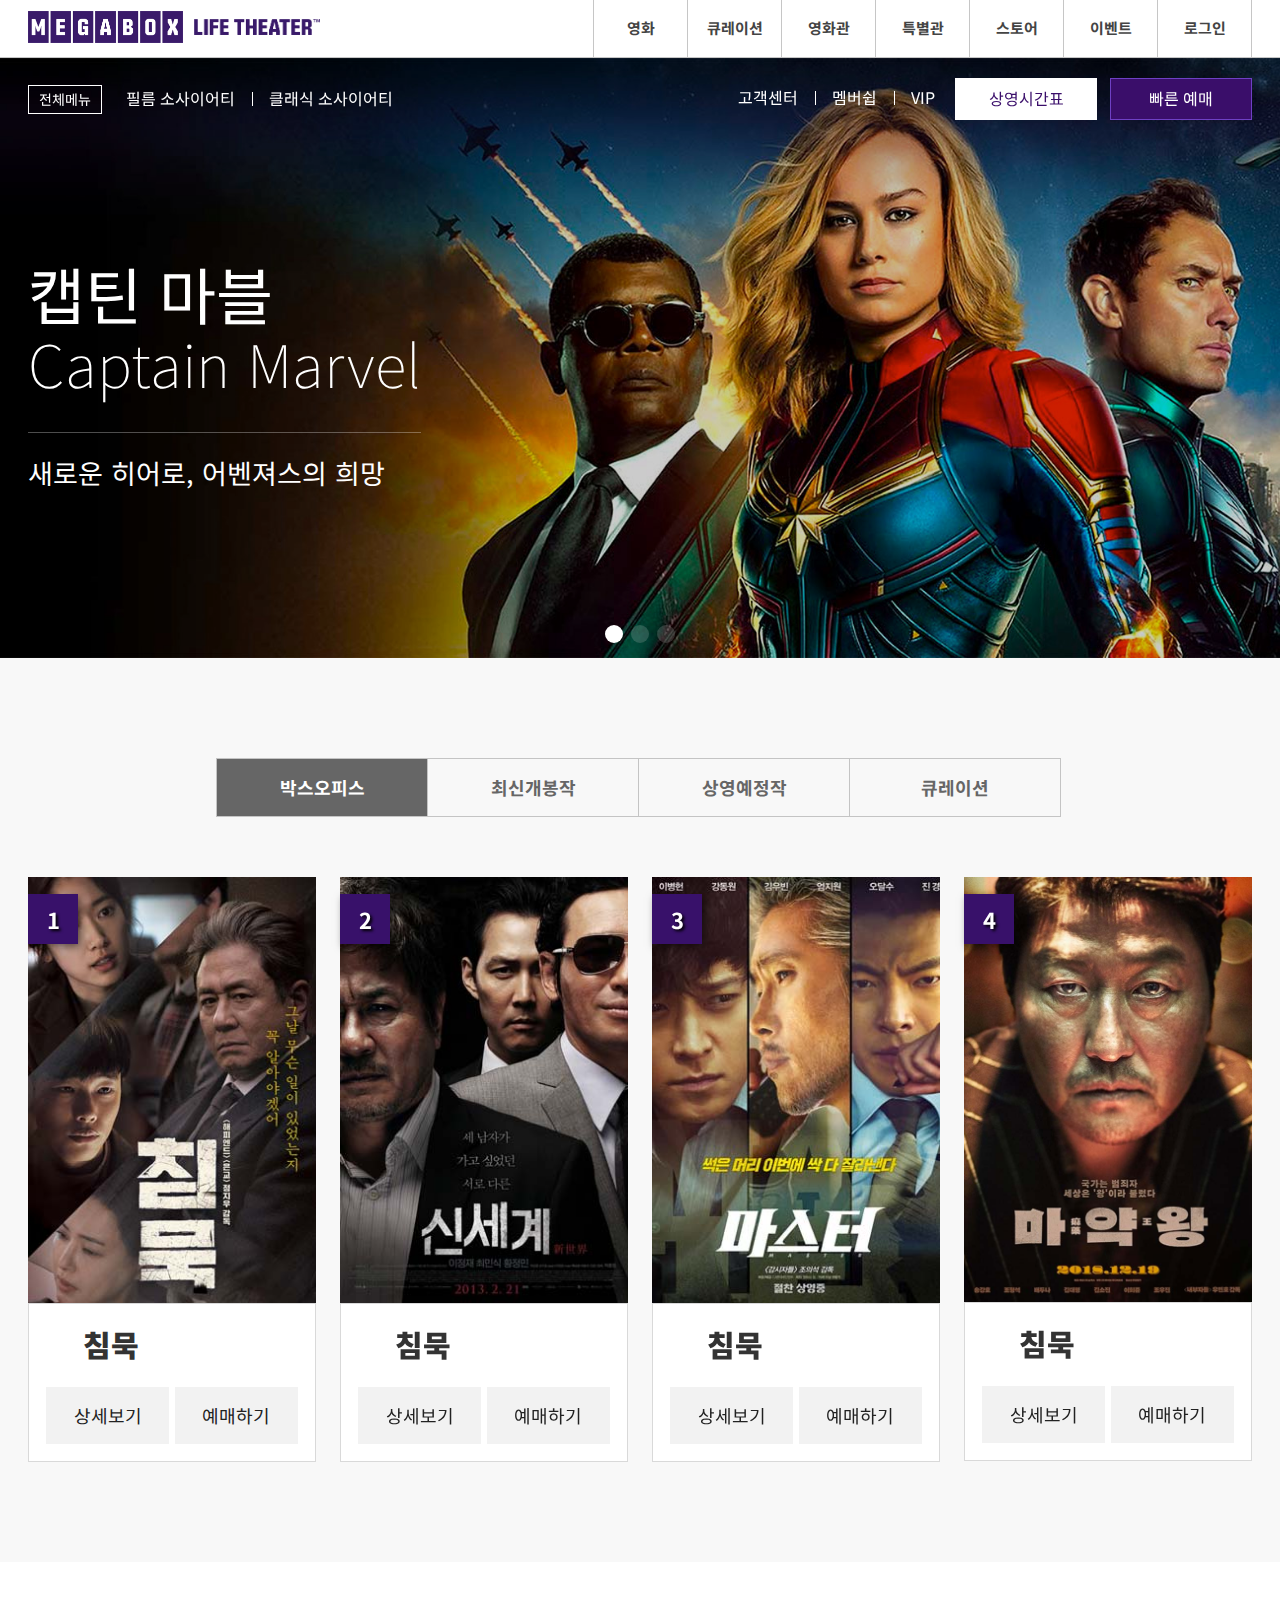
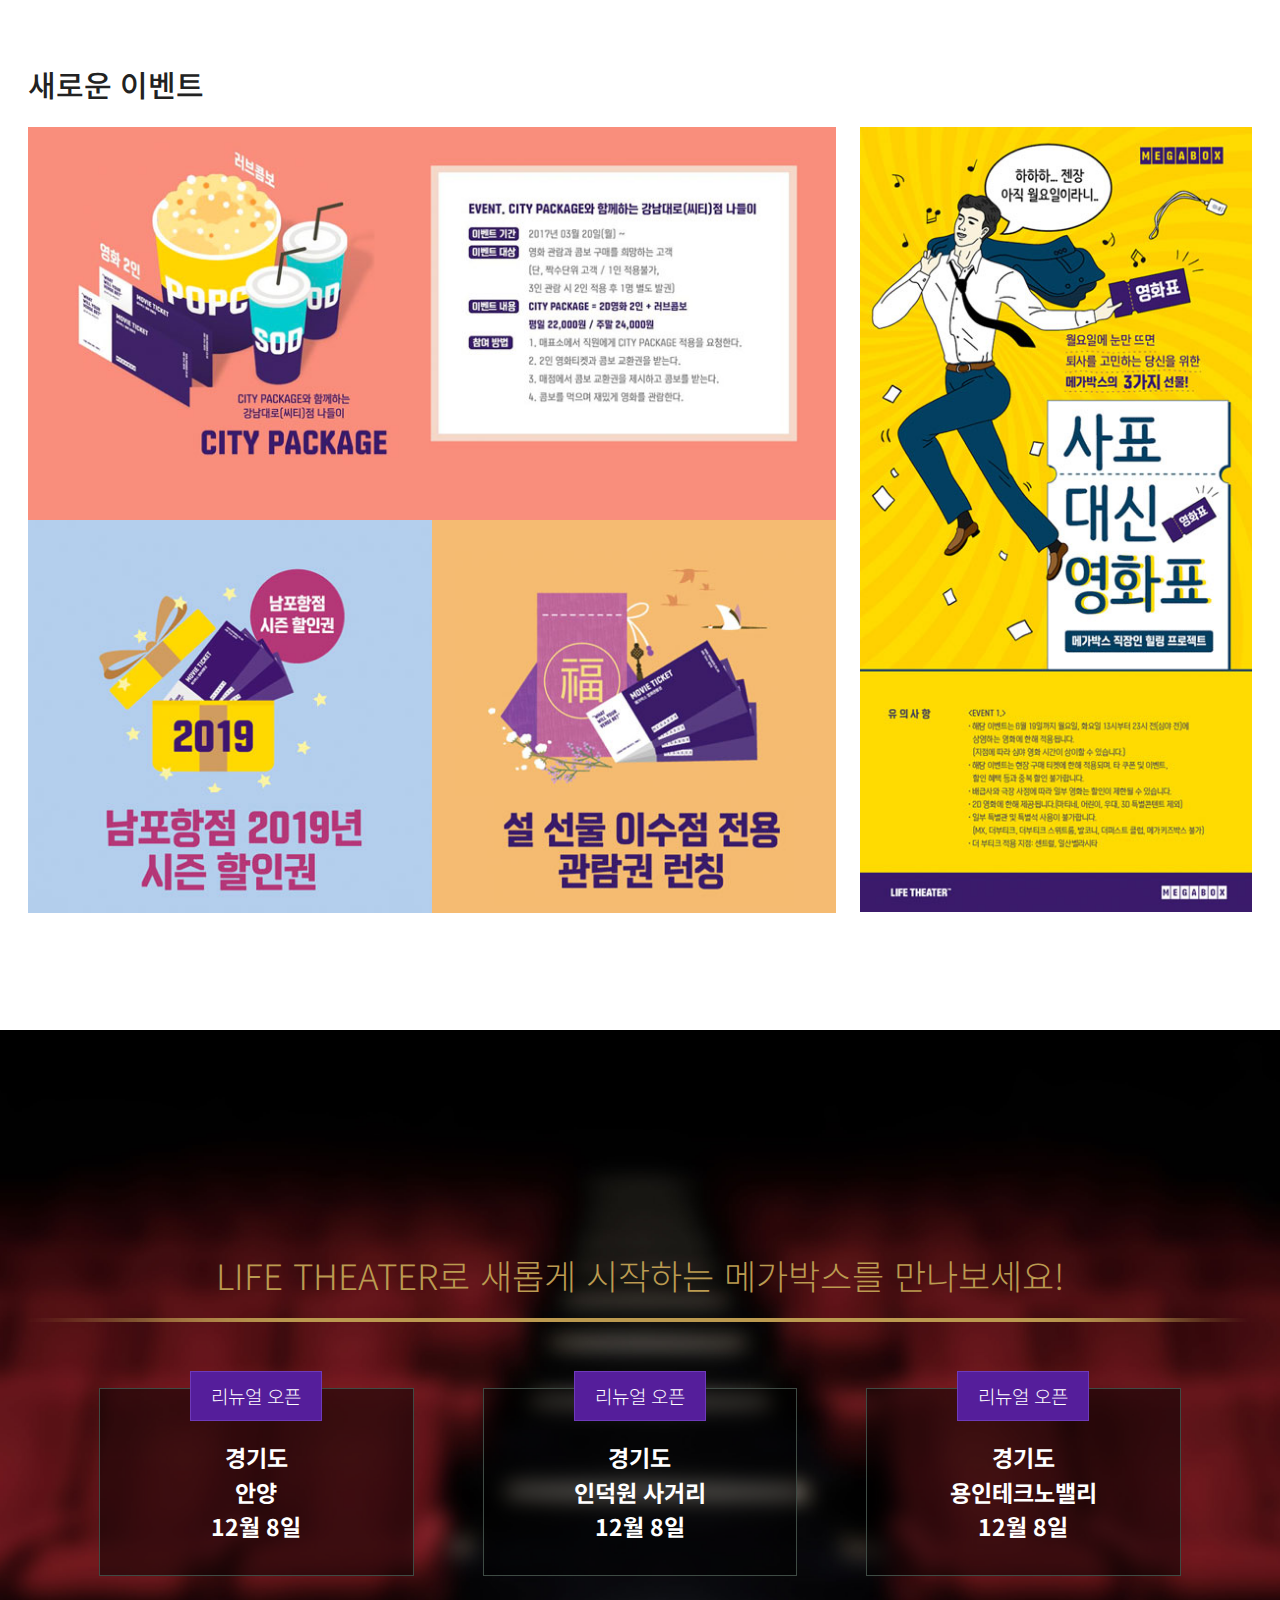
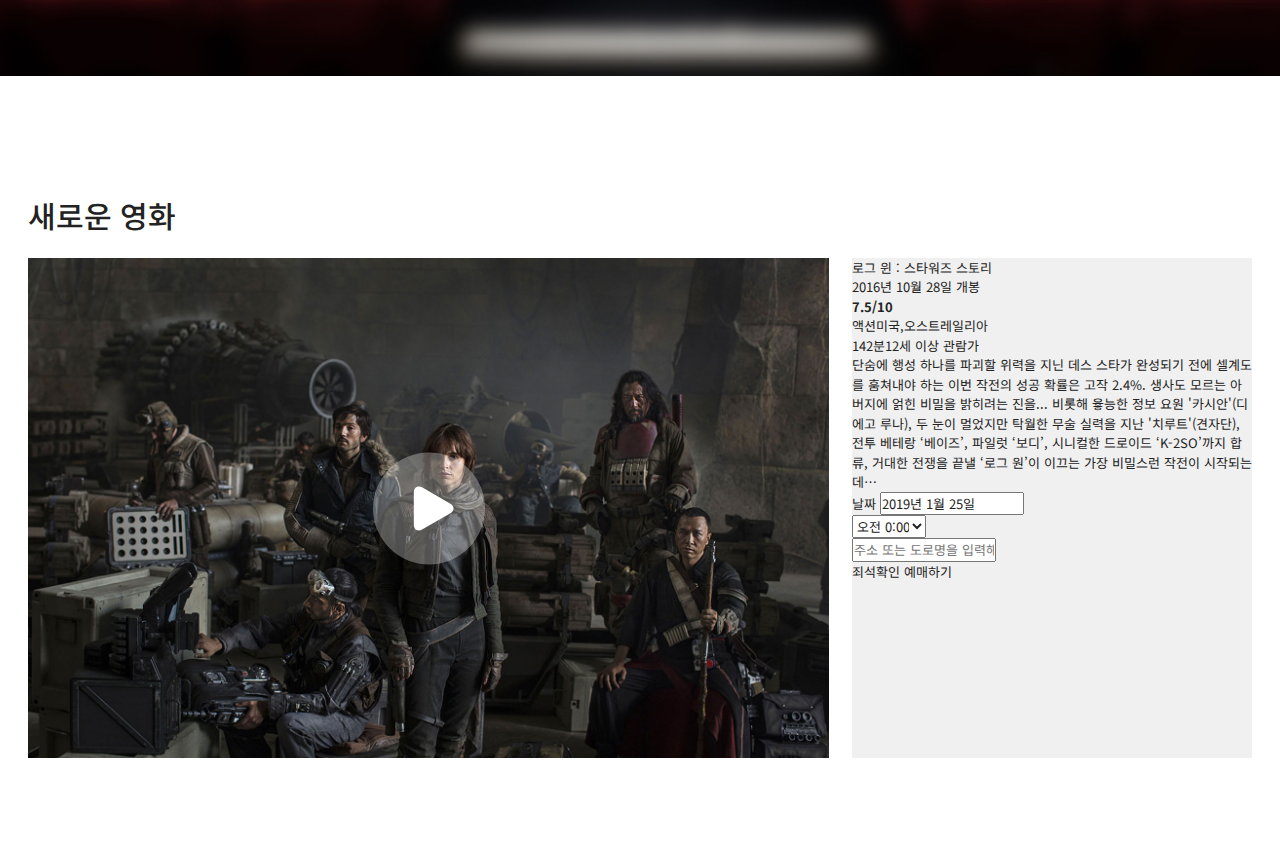
==== index01.html @ 1c7d1aa6 "new movie 2-3 s3 html" ====
<!DOCTYPE html>
<html lang="ko">
<head>
    <meta charset="UTF-8">
    <meta name="viewport" content="user-scalable=no, initial-scale=1.0, maximum-scale=1.0, minimum-scale=1.0, width=device-width">
    <meta http-equiv="X-UA-Compatible" content="ie=edge">
    <meta name="author" content="webstoryboy">
    <meta name="description" content="메가박스 사이트 따라하면서 배우는 튜토리얼입니다.">
    <meta name="keywords" content="메가박스, 유투브, 영화, 최신영화, 영화관, CGV, 롯데시네마, 웹스토리보이, 웹스, 사이트 만들기, 따라하기, 이미지 슬라이드">
    <title>메가박스 사이트 코딩하기</title>
    
    <!-- CSS -->
    <link rel="stylesheet" href="css/reset01.css">
    <link rel="stylesheet" href="css/stlye01.css">
    <link rel="stylesheet" href="css/swiper.css">
    <link rel="stylesheet" href="css/font-awesome.css">
    
    <!-- 파비콘 -->
    <link rel="shortcut icon" href="icons/favicon.ico">
    <link rel="apple-touch-icon-precomposed" href="icons/favicon_72.png" />
    <link rel="apple-touch-icon-precomposed" sizes="96x96" href="icons/favicon_96.png" />
    <link rel="apple-touch-icon-precomposed" sizes="144x144" href="icons/favicon_144.png" />
    <link rel="apple-touch-icon-precomposed" sizes="192x192" href="icons/favicon_192.png" />
    
    <!-- 페이스북 메타 태그 -->
    <meta property="og:title" content="메가박스 사이트 만들기" />
    <meta property="og:url" content="https://github.com/webstoryboy/megabox2019" />
    <meta property="og:image" content="https://webstoryboy.github.io/megabox2019/mega.jpg" />
    <meta property="og:description" content="메가박스 사이트 따라하면서 배우는 튜토리얼입니다." />
   
    <!-- 트위터 메타 태그 -->
    <meta name="twitter:card" content="summary">
    <meta name="twitter:title" content="메가박스 사이트 만들기">
    <meta name="twitter:url" content="https://github.com/webstoryboy/megabox2019/">
    <meta name="twitter:image" content="https://webstoryboy.github.io/megabox2019/mega.jpg">
    <meta name="twitter:description" content="메가박스 사이트 따라하면서 배우는 튜토리얼입니다.">
    
    <!-- 웹 폰트 -->
    <link href="https://fonts.googleapis.com/css?family=Noto+Sans+KR:100,300,400,500,700,900&subset=korean" rel="stylesheet">
    
    <!-- HTLM5shiv ie6~8 -->
    <!--[if lt IE 9]> 
      <script src="js/html5shiv.min.js"></script>
      <script type="text/javascript">
         alert("현재 브라우저는 지원하지 않습니다. 크롬 브라우저를 추천합니다.!");
      </script>
   <![endif]-->
</head>
<body>
    
    <header id="header">
        <div class="container">
            <div class="row">
                <div class="header clearfix">
                    <h1>
                        <a href="#">
                            <em><img src="img/logo.png" alt="MEGABOX"></em>   
                            <strong><img src="img/logo-sub.png" alt="LIFE THEATER"></strong>
                        </a>
                    </h1>
                    <nav id="mNav">
                        <h2 class="ir_so">메가박스 전체메뉴</h2>
                        <a href="#" class="ham"><span></span></a>
                    </nav>
                    <nav class="nav">
                        <ul class="clearfix">
                            <li><a href="#">영화</a></li>
                            <li><a href="#">큐레이션</a></li>
                            <li><a href="#">영화관</a></li>
                            <li><a href="#">특별관</a></li>
                            <li><a href="#">스토어</a></li>
                            <li><a href="#">이벤트</a></li>
                            <li><a href="#">로그인</a></li>
                        </ul>
                    </nav>
                </div>
            </div>
        </div>
    </header>
    <!-- //header -->
    
    
    <section id="banner">
        <h2 class="ir_so">최신 영화 소식</h2>
        <div class="banner_menu">
            <div class="container">
                <div class="row">
                    <div class="bm_left">
                        <ul>
                            <li class="total"><a href="#"><i class="fa fa-bars" aria-hidden="true"></i> 전체메뉴</a></li>
                            <li class="line"><a href="#">필름 소사이어티</a></li>
                            <li><a href="#">클래식 소사이어티</a></li>
                        </ul>
                    </div>
                    <div class="bm_right">
                        <ul>
                            <li class="line"><a href="#">고객센터</a></li>
                            <li class="line"><a href="#">멤버쉽</a></li>
                            <li><a href="#">VIP</a></li>
                        </ul>
                        <ul>
                            <li class="white"><a href="#">상영시간표</a></li>
                            <li class="purple"><a href="#">빠른 예매</a></li>
                        </ul>
                    </div>
                </div>
            </div>
        </div>
        <div class="slider">
            <div class="swiper-container">
                <div class="swiper-wrapper">
                    <div class="swiper-slide ss1">
                        <div class="container">
                            <div class="row">
                                <h2>캡틴 마블 <em>Captain Marvel</em></h2>
                                <p>새로운 히어로, 어벤져스의 희망</p>
                            </div>
                        </div>
                    </div>
                    <div class="swiper-slide ss2">
                        <div class="container">
                            <div class="row">
                                <h2>캡틴 마블 <em>Captain Marvel</em></h2>
                                <p>새로운 히어로, 어벤져스의 희망</p>
                            </div>
                        </div>
                    </div>
                    <div class="swiper-slide ss3">
                        <div class="container">
                            <div class="row">
                                <h2>캡틴 마블 <em>Captain Marvel</em></h2>
                                <p>새로운 히어로, 어벤져스의 희망</p>
                            </div>
                        </div>
                    </div>
                </div>
                <div class="swiper-pagination"></div>
                <div class="swiper-button-prev"></div>
                <div class="swiper-button-next"></div>
            </div>
        </div>
    </section>
    <!-- //banner -->
    
    
    <section id="movie">
        <div class="container">
            <div class="row">
                <div class="movie">
                    <h2 class="ir_so">영화 예매</h2>
                    <div class="movie_title">
                        <ul>
                            <li class="active"><a href="#">박스오피스</a></li>
                            <li><a href="#">최신개봉작</a></li>
                            <li><a href="#">상영예정작</a></li>
                            <li><a href="#">큐레이션</a></li>
                        </ul>
                    </div>
                    <div class="movie_chart">
                        <div class="swiper-container2">
                            <div class="chart_cont1 swiper-wrapper">
                                <div class="swiper-slide">
                                    <div class="poster">
                                        <figure>
                                            <img src="img/poster01.jpg" srcset="img/poster01@2.jpg 2x"  alt="침묵">
                                        </figure>
                                        <div class="rank"><strong>1</strong></div>
                                        <div class="mx">
                                            <span class="icon m ir_pm">MX</span>
                                            <span class="icon b ir_pm">Boutique</span>
                                        </div>
                                    </div>
                                    <div class="infor">
                                        <h3><span class="icon all ir_pm">전체관람가</span> <strong>침묵</strong></h3>
                                        <div class="infor_btn">
                                            <a href="#">상세보기</a>
                                            <a href="#">예매하기</a>
                                        </div>
                                    </div>
                                </div>
                                <div class="swiper-slide">
                                    <div class="poster">
                                        <figure>
                                            <img src="img/poster02.jpg" srcset="img/poster02@2.jpg 2x"  alt="침묵">
                                        </figure>
                                        <div class="rank"><strong>2</strong></div>
                                        <div class="mx">
                                            <span class="icon m ir_pm">MX</span>
                                            <span class="icon b ir_pm">Boutique</span>
                                        </div>
                                    </div>
                                    <div class="infor">
                                        <h3><span class="icon a12 ir_pm">12세</span> <strong>침묵</strong></h3>
                                        <div class="infor_btn">
                                            <a href="#">상세보기</a>
                                            <a href="#">예매하기</a>
                                        </div>
                                    </div>
                                </div>
                                <div class="swiper-slide">
                                    <div class="poster">
                                        <figure>
                                            <img src="img/poster03.jpg" srcset="img/poster03@2.jpg 2x"  alt="침묵">
                                        </figure>
                                        <div class="rank"><strong>3</strong></div>
                                        <div class="mx">
                                            <span class="icon m ir_pm">MX</span>
                                            <span class="icon b ir_pm">Boutique</span>
                                        </div>
                                    </div>
                                    <div class="infor">
                                        <h3><span class="icon a15 ir_pm">15세</span> <strong>침묵</strong></h3>
                                        <div class="infor_btn">
                                            <a href="#">상세보기</a>
                                            <a href="#">예매하기</a>
                                        </div>
                                    </div>
                                </div>
                                <div class="swiper-slide">
                                    <div class="poster">
                                        <figure>
                                            <img src="img/poster04.jpg" srcset="img/poster04@2.jpg 2x"  alt="침묵">
                                        </figure>
                                        <div class="rank"><strong>4</strong></div>
                                        <div class="mx">
                                            <span class="icon m ir_pm">MX</span>
                                            <span class="icon b ir_pm">Boutique</span>
                                        </div>
                                    </div>
                                    <div class="infor">
                                        <h3><span class="icon a19 ir_pm">19세</span> <strong>침묵</strong></h3>
                                        <div class="infor_btn">
                                            <a href="#">상세보기</a>
                                            <a href="#">예매하기</a>
                                        </div>
                                    </div>
                                </div>
                                <div class="swiper-slide">
                                    <div class="poster">
                                        <figure>
                                            <img src="img/poster05.jpg" srcset="img/poster05@2.jpg 2x"  alt="침묵">
                                        </figure>
                                        <div class="rank"><strong>5</strong></div>
                                        <div class="mx">
                                            <span class="icon m ir_pm">MX</span>
                                            <span class="icon b ir_pm">Boutique</span>
                                        </div>
                                    </div>
                                    <div class="infor">
                                        <h3><span class="icon a19 ir_pm">19세</span> <strong>침묵</strong></h3>
                                        <div class="infor_btn">
                                            <a href="#">상세보기</a>
                                            <a href="#">예매하기</a>
                                        </div>
                                    </div>
                                </div>
                                <div class="swiper-slide">
                                    <div class="poster">
                                        <figure>
                                            <img src="img/poster06.jpg" srcset="img/poster06@2.jpg 2x"  alt="침묵">
                                        </figure>
                                        <div class="rank"><strong>6</strong></div>
                                        <div class="mx">
                                            <span class="icon m ir_pm">MX</span>
                                            <span class="icon b ir_pm">Boutique</span>
                                        </div>
                                    </div>
                                    <div class="infor">
                                        <h3><span class="icon a19 ir_pm">19세</span> <strong>침묵</strong></h3>
                                        <div class="infor_btn">
                                            <a href="#">상세보기</a>
                                            <a href="#">예매하기</a>
                                        </div>
                                    </div>
                                </div>
                                <div class="swiper-slide">
                                    <div class="poster">
                                        <figure>
                                            <img src="img/poster07.jpg" srcset="img/poster07@2.jpg 2x"  alt="침묵">
                                        </figure>
                                        <div class="rank"><strong>7</strong></div>
                                        <div class="mx">
                                            <span class="icon m ir_pm">MX</span>
                                            <span class="icon b ir_pm">Boutique</span>
                                        </div>
                                    </div>
                                    <div class="infor">
                                        <h3><span class="icon a19 ir_pm">19세</span> <strong>침묵</strong></h3>
                                        <div class="infor_btn">
                                            <a href="#">상세보기</a>
                                            <a href="#">예매하기</a>
                                        </div>
                                    </div>
                                </div>
                                <div class="swiper-slide">
                                    <div class="poster">
                                        <figure>
                                            <img src="img/poster08.jpg" srcset="img/poster08@2.jpg 2x"  alt="침묵">
                                        </figure>
                                        <div class="rank"><strong>8</strong></div>
                                        <div class="mx">
                                            <span class="icon m ir_pm">MX</span>
                                            <span class="icon b ir_pm">Boutique</span>
                                        </div>
                                    </div>
                                    <div class="infor">
                                        <h3><span class="icon a19 ir_pm">19세</span> <strong>침묵</strong></h3>
                                        <div class="infor_btn">
                                            <a href="#">상세보기</a>
                                            <a href="#">예매하기</a>
                                        </div>
                                    </div>
                                </div>
                            </div>
                        </div>
                        <!-- //chart_cont1-->
                        <div class="swiper-container2">
                            <div class="chart_cont2 swiper-wrapper">
                                <div class="swiper-slide">
                                    <div class="poster">
                                        <figure>
                                            <img src="img/poster05.jpg" srcset="img/poster05@2.jpg 2x"  alt="침묵">
                                        </figure>
                                        <div class="rank"><strong>1</strong></div>
                                        <div class="mx">
                                            <span class="icon m ir_pm">MX</span>
                                            <span class="icon b ir_pm">Boutique</span>
                                        </div>
                                    </div>
                                    <div class="infor">
                                        <h3><span class="icon all ir_pm">전체관람가</span> <strong>침묵</strong></h3>
                                        <div class="infor_btn">
                                            <a href="#">상세보기</a>
                                            <a href="#">예매하기</a>
                                        </div>
                                    </div>
                                </div>
                                <div class="swiper-slide">
                                    <div class="poster">
                                        <figure>
                                            <img src="img/poster06.jpg" srcset="img/poster06@2.jpg 2x"  alt="침묵">
                                        </figure>
                                        <div class="rank"><strong>2</strong></div>
                                        <div class="mx">
                                            <span class="icon m ir_pm">MX</span>
                                            <span class="icon b ir_pm">Boutique</span>
                                        </div>
                                    </div>
                                    <div class="infor">
                                        <h3><span class="icon a12 ir_pm">12세</span> <strong>침묵</strong></h3>
                                        <div class="infor_btn">
                                            <a href="#">상세보기</a>
                                            <a href="#">예매하기</a>
                                        </div>
                                    </div>
                                </div>
                                <div class="swiper-slide">
                                    <div class="poster">
                                        <figure>
                                            <img src="img/poster07.jpg" srcset="img/poster07@2.jpg 2x"  alt="침묵">
                                        </figure>
                                        <div class="rank"><strong>3</strong></div>
                                        <div class="mx">
                                            <span class="icon m ir_pm">MX</span>
                                            <span class="icon b ir_pm">Boutique</span>
                                        </div>
                                    </div>
                                    <div class="infor">
                                        <h3><span class="icon a15 ir_pm">15세</span> <strong>침묵</strong></h3>
                                        <div class="infor_btn">
                                            <a href="#">상세보기</a>
                                            <a href="#">예매하기</a>
                                        </div>
                                    </div>
                                </div>
                                <div class="swiper-slide">
                                    <div class="poster">
                                        <figure>
                                            <img src="img/poster08.jpg" srcset="img/poster08@2.jpg 2x"  alt="침묵">
                                        </figure>
                                        <div class="rank"><strong>4</strong></div>
                                        <div class="mx">
                                            <span class="icon m ir_pm">MX</span>
                                            <span class="icon b ir_pm">Boutique</span>
                                        </div>
                                    </div>
                                    <div class="infor">
                                        <h3><span class="icon a19 ir_pm">19세</span> <strong>침묵</strong></h3>
                                        <div class="infor_btn">
                                            <a href="#">상세보기</a>
                                            <a href="#">예매하기</a>
                                        </div>
                                    </div>
                                </div>
                                <div class="swiper-slide">
                                    <div class="poster">
                                        <figure>
                                            <img src="img/poster08.jpg" srcset="img/poster08@2.jpg 2x"  alt="침묵">
                                        </figure>
                                        <div class="rank"><strong>4</strong></div>
                                        <div class="mx">
                                            <span class="icon m ir_pm">MX</span>
                                            <span class="icon b ir_pm">Boutique</span>
                                        </div>
                                    </div>
                                    <div class="infor">
                                        <h3><span class="icon a19 ir_pm">19세</span> <strong>침묵</strong></h3>
                                        <div class="infor_btn">
                                            <a href="#">상세보기</a>
                                            <a href="#">예매하기</a>
                                        </div>
                                    </div>
                                </div>
                                <div class="swiper-slide">
                                    <div class="poster">
                                        <figure>
                                            <img src="img/poster08.jpg" srcset="img/poster08@2.jpg 2x"  alt="침묵">
                                        </figure>
                                        <div class="rank"><strong>4</strong></div>
                                        <div class="mx">
                                            <span class="icon m ir_pm">MX</span>
                                            <span class="icon b ir_pm">Boutique</span>
                                        </div>
                                    </div>
                                    <div class="infor">
                                        <h3><span class="icon a19 ir_pm">19세</span> <strong>침묵</strong></h3>
                                        <div class="infor_btn">
                                            <a href="#">상세보기</a>
                                            <a href="#">예매하기</a>
                                        </div>
                                    </div>
                                </div>
                            </div>
                        </div>
                        <!-- //chart_cont2-->
                        <div class="swiper-container2">
                            <div class="chart_cont3 swiper-wrapper">
                                <div class="swiper-slide">
                                    <div class="poster">
                                    <figure>
                                        <img src="img/poster06.jpg" srcset="img/poster06@2.jpg 2x"  alt="침묵">
                                    </figure>
                                    <div class="rank"><strong>1</strong></div>
                                    <div class="mx">
                                        <span class="icon m ir_pm">MX</span>
                                        <span class="icon b ir_pm">Boutique</span>
                                    </div>
                                </div>
                                    <div class="infor">
                                    <h3><span class="icon all ir_pm">전체관람가</span> <strong>침묵</strong></h3>
                                    <div class="infor_btn">
                                        <a href="#">상세보기</a>
                                        <a href="#">예매하기</a>
                                    </div>
                                </div>
                                </div>
                                <div class="swiper-slide">
                                    <div class="poster">
                                    <figure>
                                        <img src="img/poster07.jpg" srcset="img/poster07@2.jpg 2x"  alt="침묵">
                                    </figure>
                                    <div class="rank"><strong>2</strong></div>
                                    <div class="mx">
                                        <span class="icon m ir_pm">MX</span>
                                        <span class="icon b ir_pm">Boutique</span>
                                    </div>
                                </div>
                                    <div class="infor">
                                        <h3><span class="icon a12 ir_pm">12세</span> <strong>침묵</strong></h3>
                                        <div class="infor_btn">
                                            <a href="#">상세보기</a>
                                            <a href="#">예매하기</a>
                                        </div>
                                    </div>
                                </div>
                                <div class="swiper-slide">
                                    <div class="poster">
                                        <figure>
                                            <img src="img/poster03.jpg" srcset="img/poster03@2.jpg 2x"  alt="침묵">
                                        </figure>
                                        <div class="rank"><strong>3</strong></div>
                                        <div class="mx">
                                            <span class="icon m ir_pm">MX</span>
                                            <span class="icon b ir_pm">Boutique</span>
                                        </div>
                                    </div>
                                    <div class="infor">
                                        <h3><span class="icon a15 ir_pm">15세</span> <strong>침묵</strong></h3>
                                        <div class="infor_btn">
                                            <a href="#">상세보기</a>
                                            <a href="#">예매하기</a>
                                        </div>
                                    </div>
                                </div>
                                <div class="swiper-slide">
                                    <div class="poster">
                                        <figure>
                                            <img src="img/poster04.jpg" srcset="img/poster04@2.jpg 2x"  alt="침묵">
                                        </figure>
                                        <div class="rank"><strong>4</strong></div>
                                        <div class="mx">
                                            <span class="icon m ir_pm">MX</span>
                                            <span class="icon b ir_pm">Boutique</span>
                                        </div>
                                    </div>
                                    <div class="infor">
                                        <h3><span class="icon a19 ir_pm">19세</span> <strong>침묵</strong></h3>
                                        <div class="infor_btn">
                                            <a href="#">상세보기</a>
                                            <a href="#">예매하기</a>
                                        </div>
                                    </div>
                                </div>
                                <div class="swiper-slide">
                                    <div class="poster">
                                        <figure>
                                            <img src="img/poster04.jpg" srcset="img/poster04@2.jpg 2x"  alt="침묵">
                                        </figure>
                                        <div class="rank"><strong>4</strong></div>
                                        <div class="mx">
                                            <span class="icon m ir_pm">MX</span>
                                            <span class="icon b ir_pm">Boutique</span>
                                        </div>
                                    </div>
                                    <div class="infor">
                                        <h3><span class="icon a19 ir_pm">19세</span> <strong>침묵</strong></h3>
                                        <div class="infor_btn">
                                            <a href="#">상세보기</a>
                                            <a href="#">예매하기</a>
                                        </div>
                                    </div>
                                </div>
                                <div class="swiper-slide">
                                    <div class="poster">
                                        <figure>
                                            <img src="img/poster04.jpg" srcset="img/poster04@2.jpg 2x"  alt="침묵">
                                        </figure>
                                        <div class="rank"><strong>4</strong></div>
                                        <div class="mx">
                                            <span class="icon m ir_pm">MX</span>
                                            <span class="icon b ir_pm">Boutique</span>
                                        </div>
                                    </div>
                                    <div class="infor">
                                        <h3><span class="icon a19 ir_pm">19세</span> <strong>침묵</strong></h3>
                                        <div class="infor_btn">
                                            <a href="#">상세보기</a>
                                            <a href="#">예매하기</a>
                                        </div>
                                    </div>
                                </div>
                            </div>
                        </div>
                        <!-- //chart_cont3-->
                        <div class="swiper-container2">
                            <div class="chart_cont4 swiper-wrapper">
                                <div class="swiper-slide">
                                    <div class="poster">
                                        <figure>
                                            <img src="img/poster05.jpg" srcset="img/poster05@2.jpg 2x"  alt="침묵">
                                        </figure>
                                        <div class="rank"><strong>1</strong></div>
                                        <div class="mx">
                                            <span class="icon m ir_pm">MX</span>
                                            <span class="icon b ir_pm">Boutique</span>
                                        </div>
                                    </div>
                                    <div class="infor">
                                        <h3><span class="icon all ir_pm">전체관람가</span> <strong>침묵</strong></h3>
                                        <div class="infor_btn">
                                            <a href="#">상세보기</a>
                                            <a href="#">예매하기</a>
                                        </div>
                                    </div>
                                </div>
                                <div class="swiper-slide">
                                    <div class="poster">
                                        <figure>
                                            <img src="img/poster10.jpg" srcset="img/poster10@2.jpg 2x"  alt="침묵">
                                        </figure>
                                        <div class="rank"><strong>2</strong></div>
                                        <div class="mx">
                                            <span class="icon m ir_pm">MX</span>
                                            <span class="icon b ir_pm">Boutique</span>
                                        </div>
                                    </div>
                                    <div class="infor">
                                        <h3><span class="icon a12 ir_pm">12세</span> <strong>침묵</strong></h3>
                                        <div class="infor_btn">
                                            <a href="#">상세보기</a>
                                            <a href="#">예매하기</a>
                                        </div>
                                    </div>
                                </div>
                                <div class="swiper-slide">
                                    <div class="poster">
                                        <figure>
                                            <img src="img/poster09.jpg" srcset="img/poster09@2.jpg 2x"  alt="침묵">
                                        </figure>
                                        <div class="rank"><strong>3</strong></div>
                                        <div class="mx">
                                            <span class="icon m ir_pm">MX</span>
                                            <span class="icon b ir_pm">Boutique</span>
                                        </div>
                                    </div>
                                    <div class="infor">
                                        <h3><span class="icon a15 ir_pm">15세</span> <strong>침묵</strong></h3>
                                        <div class="infor_btn">
                                            <a href="#">상세보기</a>
                                            <a href="#">예매하기</a>
                                        </div>
                                    </div>
                                </div>
                                <div class="swiper-slide">
                                    <div class="poster">
                                        <figure>
                                            <img src="img/poster08.jpg" srcset="img/poster08@2.jpg 2x"  alt="침묵">
                                        </figure>
                                        <div class="rank"><strong>4</strong></div>
                                        <div class="mx">
                                            <span class="icon m ir_pm">MX</span>
                                            <span class="icon b ir_pm">Boutique</span>
                                        </div>
                                    </div>
                                    <div class="infor">
                                        <h3><span class="icon a19 ir_pm">19세</span> <strong>침묵</strong></h3>
                                        <div class="infor_btn">
                                            <a href="#">상세보기</a>
                                            <a href="#">예매하기</a>
                                        </div>
                                    </div>
                                </div>
                                <div class="swiper-slide">
                                    <div class="poster">
                                        <figure>
                                            <img src="img/poster08.jpg" srcset="img/poster08@2.jpg 2x"  alt="침묵">
                                        </figure>
                                        <div class="rank"><strong>4</strong></div>
                                        <div class="mx">
                                            <span class="icon m ir_pm">MX</span>
                                            <span class="icon b ir_pm">Boutique</span>
                                        </div>
                                    </div>
                                    <div class="infor">
                                        <h3><span class="icon a19 ir_pm">19세</span> <strong>침묵</strong></h3>
                                        <div class="infor_btn">
                                            <a href="#">상세보기</a>
                                            <a href="#">예매하기</a>
                                        </div>
                                    </div>
                                </div>
                                <div class="swiper-slide">
                                    <div class="poster">
                                        <figure>
                                            <img src="img/poster08.jpg" srcset="img/poster08@2.jpg 2x"  alt="침묵">
                                        </figure>
                                        <div class="rank"><strong>4</strong></div>
                                        <div class="mx">
                                            <span class="icon m ir_pm">MX</span>
                                            <span class="icon b ir_pm">Boutique</span>
                                        </div>
                                    </div>
                                    <div class="infor">
                                        <h3><span class="icon a19 ir_pm">19세</span> <strong>침묵</strong></h3>
                                        <div class="infor_btn">
                                            <a href="#">상세보기</a>
                                            <a href="#">예매하기</a>
                                        </div>
                                    </div>
                                </div>
                            </div>
                        </div>
                        <!-- //chart_cont4-->
                    </div>
                </div>
            </div>
        </div>
    </section>
    <!-- //movie -->
    
    
    <section id="event">
        <div class="container">
            <div class="row">
                <div class="event">
                    <h2>새로운 이벤트</h2>
                    <div class="event_left">
                        <div class="event_slider">
                            <img src="img/event01.jpg" srcset="img/event01@2.jpg 2x" alt="시티 패키지">
                        </div>
                        <div class="event_box1">
                            <img src="img/event02.jpg" srcset="img/event02@2.jpg 2x" alt="남포항점 2019 시즌할인권">
                        </div>
                        <div class="event_box2">
                            <img src="img/event03.jpg" srcset="img/event03@2.jpg 2x" alt="설 선물 이수점 전용 관람권 런칭">
                        </div>
                    </div>
                    <div class="event_right">
                        <img src="img/event04.jpg" srcset="img/event04@2.jpg 2x" alt="사표 대신 영화표">
                    </div>
                </div>
            </div>
        </div>
    </section>
    <!-- //event -->
    
    
    <section id="opening">
        <div class="container">
            <div class="row">
                <div class="opening">
                    <h2><span class="grand icon ir_pm">Grand Opening</span></h2>
                    <strong class="date icon ir_pm">2019.01 ~ 2019.03</strong>
                    <p class="desc">LIFE THEATER로 새롭게 시작하는 메가박스를 만나보세요!</p>
                    <div class="open_box">
                        <div>
                            <h3>리뉴얼 오픈</h3>
                            <p><em>경기도</em><strong>안양</strong>12월 8일</p>
                        </div>
                        <div>
                            <h3>리뉴얼 오픈</h3>
                            <p><em>경기도</em><strong>인덕원 사거리</strong>12월 8일</p>
                        </div>
                        <div>
                            <h3>리뉴얼 오픈</h3>
                            <p><em>경기도</em><strong>용인테크노밸리</strong>12월 8일</p>
                        </div>
                    </div>
                </div>
            </div>
        </div>
    </section>
    <!-- //opening -->

    <section id="new">
        <div class="container">
            <div class="row">
                <div class="new">
                    <h2>새로운 영화</h2>
                    <div class="new_left">
                        <div class="play">
                            <svg version="1.1" id="Layer_1" xmlns="http://www.w3.org/2000/svg" xmlns:xlink="http://www.w3.org/1999/xlink" x="0px" y="0px"
                            viewBox="0 0 120 120" style="enable-background:new 0 0 120 120;" xml:space="preserve">
                                <circle class="st0" cx="60" cy="60.4" r="56"/>
                                <path class="st1" d="M81,65.4c4.8-2.8,4.8-7.2,0-10L53.5,39.6c-4.8-2.8-8.7-0.5-8.7,5v31.7c0,5.5,3.9,7.8,8.7,5L81,65.4z"/>
                            </svg>
                        </div>
                    </div>
                    <div class="new_right">
                        <h3 class="title">로그 윈 : 스타워즈 스토리</h3>
                        <span class="release">2016년 10월 28일 개봉</span>
                        <div class="star">
                            <span class="icon star1"></span>
                            <span class="icon star1"></span>
                            <span class="icon star1"></span>
                            <span class="icon star2"></span>
                            <span class="icon star0"></span>
                            <strong>7.5/10</strong>
                        </div>
                        <ul class="summary">
                            <li class="genre"><span class="bar">액션</span><span>미국,오스트레일리아</span></li>
                            <li class="age"><span class="bar">142분</span><span>12세 이상 관람가</span></li>
                            <li class="desc">단숨에 행성 하나를 파괴할 위력을 지닌 데스 스타가 완성되기 전에 셀계도를 훔쳐내야 하는 이번 작전의 성공
                                확률은 고작 2.4%. 생사도 모르는 아버지에 얽힌 비밀을 밝히려는 진을... 비롯해 윻능한 정보 요원 '카시안'(디에고 루나), 두 눈이 멀었지만
                                탁월한 무술 실력을 지난 '치루트'(견자단), 전투 베테랑 ‘베이즈’, 파일럿 ‘보디’, 시니컬한 드로이드 ‘K-2SO’까지 합류, 거대한 전쟁을 끝낼
                                ‘로그 원’이 이끄는 가장 비밀스런 작전이 시작되는데…
                            </li>
                        </ul>
                        <div class="select">
                            <div class="s1">
                                <label for="udate" class="ir_So">날짜</label>
                                <input type="text" id="udate" name="udate" value="2019년 1월 25일" class="ui_select2">
                            </div>
                            <div class="s2">
                                <label for="utime" class="ir_so">시간</label>
                                <select name="utime" id="utime" class="ui_select2">
                                    <option value="오전 0:00">오전 0:00</option>
                                    <option value="오전 1:00">오전 0:00</option>
                                    <option value="오전 2:00">오전 0:00</option>
                                    <option value="오전 3:00">오전 0:00</option>
                                    <option value="오전 4:00">오전 0:00</option>
                                    <option value="오전 5:00">오전 0:00</option>
                                    <option value="오전 6:00">오전 0:00</option>
                                    <option value="오전 7:00">오전 0:00</option>
                                    <option value="오전 8:00">오전 0:00</option>
                                    <option value="오전 9:00">오전 0:00</option>
                                    <option value="오전 10:00">오전 0:00</option>
                                    <option value="오전 11:00">오전 0:00</option>
                                    <option value="오전 12:00">오전 0:00</option>
                                    <option value="오후 1:00">오후 0:00</option>
                                    <option value="오후 2:00">오후 0:00</option>
                                    <option value="오후 3:00">오후 0:00</option>
                                    <option value="오후 4:00">오후 0:00</option>
                                    <option value="오후 5:00">오후 0:00</option>
                                    <option value="오후 6:00">오후 0:00</option>
                                    <option value="오후 7:00">오후 0:00</option>
                                    <option value="오후 8:00">오후 0:00</option>
                                    <option value="오후 9:00">오후 0:00</option>
                                    <option value="오후 10:00">오후 0:00</option>
                                    <option value="오후 11:00">오후 0:00</option>
                                    <option value="오후 12:00">오후 0:00</option>
                                </select>
                            </div>
                            <div class="s3">
                                <label for="utext" class="ir_so">주소 또는 도로명을 입력해주세요.</label>
                                <input type="text" id="utext" name="utext" class="ui_input3" placeholder="주소 또는 도로명을 입력해주세요.">
                            </div>
                        </div>
                        <div class="btn">
                            <a href="#" class="white">죄석확인</a>
                            <a href="#" class="purple">예매하기</a>
                        </div>
                    </div>
                </div>
            </div>
        </div>
    </section>
   
    
    <!-- 자바스크립트 라이브러리 -->
    <script src="js/swiper.min.js"></script>
    <script src="js/modernizr-custom.js"></script>
    <script src="js/ie-checker.js"></script>
    <script src="js/jquery.min_1.12.4.js"></script>
    <script>
        //배너 이미지 슬라이드
        var mySwiper = new Swiper('.swiper-container', {
            navigation: {
                nextEl: '.swiper-button-next',
                prevEl: '.swiper-button-prev',
            },
            pagination: {
                el: '.swiper-pagination',
                type: 'bullets',
            },
            autoplay: {
                delay: 5000,
            },
        });
        
        //영화차트 이미지 슬라이드
        var mySwiper = new Swiper('.swiper-container2', {
            slidesPerView: 4,
            spaceBetween: 24,
//            mousewheel: {
//                invert: true,
//            },
            keyboard: {
                enabled: true,
                onlyInViewport: false,
            },
//            autoplay: {
//                delay: 6000,
//            },
            breakpoints: {
                600: {
                    slidesPerView: 1.4,
                    spaceBetween: 24
                },
                768: {
                    slidesPerView: 2,
                    spaceBetween: 24
                },
                960: {
                    slidesPerView: 3,
                    spaceBetween: 24
                }
            }
        });
        
        //영화차트 탭 메뉴
        var movBtn = $(".movie_title > ul > li");
        var movCont = $(".movie_chart > div");
        
        movCont.hide().eq(0).show();
        
        movBtn.click(function(e){
            e.preventDefault();
            var target = $(this);
            var index = target.index();
            movBtn.removeClass("active");
            target.addClass("active");
            movCont.css("display","none");
            movCont.eq(index).css("display","block");
        });
    </script>
</body>
</html>
---- css/reset01.css ----
@charset "utf-8";

/* 여백 초기화 */
body,div,ul,li,dl,dd,dt,ol,h1,h2,h3,h4,h5,h6,input,fieldset,legend,p,select,table,th,td,tr,textarea,button,form,figure,figcaption{margin:0; padding:0;}

/* a 링크 초기화 */
a {color: #222; text-decoration: none;}
a:hover {color: #2698cb;}

/* 폰트 초기화 */
body, input, textarea, select, button, table {font-family:'Noto Sans KR', AppleSDGothicNeo-Regular,'Malgun Gothic','맑은 고딕',dotum,'돋움',sans-serif; color: #222; font-size: 13px; line-height: 1.5;}

/* 폰트 스타일 초기화 */
em,address {font-style: normal;}

/* 블릿기호 초기화 */
ul,li,ol {list-style:none;}

/* 제목 태그 초기화 */
h1,h2,h3,h4,h5,h6 {font-size: 13px; font-weight: normal;}

/* 테두리 초기화 */
img,fieldset {border:0 none;}

/* 버튼 초기화 */
button {border: 0;}

/* 반응형 */
video,img {width: 100%;}

/* clearfix */
.clearfix{*zoom:1;}
.clearfix:before, .clearfix:after {display: block; content: '';line-height: 0;}
.clearfix:after {clear: both;}

/* IR 효과 */
.ir_pm {display:block; overflow:hidden; font-size:0; line-height:0; text-indent:-9999px;} /* 의미있는 이미지의 대체 텍스트를 제공하는 경우(Phark Method) */
.ir_wa {display:block; overflow:hidden; position:relative; z-index:-1; width:100%; height: 100%;} /* 의미있는 이미지의 대체 텍스트로 이미지가 없어도 대체 텍스트를 보여주고자 할 때(WA IR) */
.ir_so {overflow: hidden; position:absolute; width:0; height:0; line-height:0; text-indent:-9999px;} /* 대체 텍스트가 아닌 접근성을 위한 숨김 텍스트를 제공할 때 */
---- css/stlye01.css ----
@charset "utf-8";

/* 레이아웃 */
#mNav {display: none; position: absolute; top: 10px; right: 14px;}
#header {width: 100%; background-color: #fff; border-bottom: 1px solid #c6c6c6;}
#banner {position: relative;}
#movie {background-color: #f8f8f8;}
#opening {margin: 17px 0; background: url(../img/bg01.jpg) no-repeat center top; background-size: cover;}

/* 가운데 영역 */
.container {position: relative; width: 1280px; margin: 0 auto; background: rgba(0,0,0,0); }

/* 로우 영역 */
.row {padding: 0 28px;}

/* 모바일 메뉴 */
.ham {display: block; width: 25px; height: 10px; background: rgba(0,0,0,0); padding: 15px 10px 10px 10px;}
.ham span {position: relative; display: block; width: 25px; height: 4px; background: #39106a;}
.ham span:before {
    content: '';
    width: 25px; height: 4px; background: #39106a;
    position: absolute; left: 0; bottom: -7px;
}
.ham span:after {
    content: '';
    width: 25px; height: 4px; background: #39106a;
    position: absolute; left: 0; top: -7px;
}

/* 헤더 영역 */
.header h1 {float: left;}
.header h1 em {padding: 15px 8px 5px 0; display: inline-block;}
.header h1 em img {width: 155px;}
.header h1 strong {display: block; position: absolute; left: 194px; top: 23px;}
.header h1 strong img {width: 126px;}
.header .nav {float: right;}
.header .nav ul {border-left: 1px solid #c6c6c6}
.header .nav ul li {float: left; width: 103px; text-align: center; border-right: 1px solid #c6c6c6;}
.header .nav ul li a {display: block; padding: 19px 10px; font-size: 17px; font-weight: 700; color: #444;}

/* 배너 */
.banner_menu {overflow: hidden; position: absolute; left: 0; top: 20px; width: 100%; height: 100px; z-index: 10;}
.banner_menu a {color: #fff; font-size: 16px; transition: all 0.3s;}
.banner_menu a:hover {color: #c1c1c1;}
.banner_menu .bm_left {float: left;}
.banner_menu .bm_left ul {padding-top: 7px;}
.banner_menu .bm_left li {display: inline; position: relative; margin-right: 30px;}
.banner_menu .bm_left li.total {margin-right: 20px;}
.banner_menu .bm_left li.total a {font-size: 14px; padding: 3px 10px; display: inline-block; border: 1px solid #fff; transition: all 0.3s;}
.banner_menu .bm_left li.total a:hover {background: #fff; border-color: #000; color: #000;}
.banner_menu .bm_right {float: right; overflow: hidden;}
.banner_menu .bm_right ul {float: left;}
.banner_menu .bm_right ul:first-child {padding-top: 7px;}
.banner_menu .bm_right li {position: relative; display: inline; text-align: center; margin-right: 20px;}
.banner_menu .bm_right li.line {margin-right: 30px;}
.banner_menu .bm_right li.white {margin-right: 10px;}
.banner_menu .bm_right li.white a {width: 80px; background-color: #fff; color: #3a0e6a; padding: 7px 30px 9px 30px; display: inline-block; border: 1px solid #fff;}
.banner_menu .bm_right li.purple {margin-right: 0;}
.banner_menu .bm_right li.purple a {width: 80px; background-color: #3a0e6a; color: #fff; padding: 7px 30px 9px 30px; display: inline-block; border: 1px solid #6e40c4;}
.banner_menu li.line:after {content: ''; width: 1px; height: 14px; background: #fff; position: absolute; right: -18px; top: 2px;}

/* 슬라이드 */
.slider {width: 100%; height: 600px;}
.slider .ss1 {background: url(../img/swiper01.jpg) no-repeat center center; background-size: cover;}
.slider .ss2 {background: url(../img/swiper01.jpg) no-repeat center center; background-size: cover;}
.slider .ss3 {background: url(../img/swiper01.jpg) no-repeat center center; background-size: cover;}
.slider .swiper-slide h2 {position: relative; display: inline-block; font-size: 62px; line-height: 70px; color: #fff; margin-top: 200px;}
.slider .swiper-slide h2:after {content: ''; width: 100%; height: 1px; background: rgba(255,255,255,0.3); position: absolute; left: 0; bottom: -35px;}
.slider .swiper-slide h2 em {display: block; font-size: 59px; font-weight: 100;}
.slider .swiper-slide p {font-size: 27px; color: #fff; padding-top: 55px;}

/* 무비 */
.movie {padding: 100px 0;}
.movie_title {margin-bottom: 60px;}
.movie_title ul {overflow: hidden; width: 848px; margin: 0 auto;}
.movie_title li {float: left; width: 210px; text-align: center; border: 1px solid #c4c4c4; margin-right: -1px;}
.movie_title li a {display: block; padding: 15px 0; font-size: 18px; color: #666; font-weight: 700;}
.movie_title li.active a {background: #666; color: #fff;}
.movie_chart {overflow: hidden;}
.movie_chart > div > div > div {float: left; width: 292px; margin-right: 18px;}
.movie_chart > div > div > div:last-child {margin-right: 0;}
.movie_chart > div > div > div .poster {position: relative;}
.movie_chart > div > div > div .poster img {display: block;}
.movie_chart > div > div > div .poster .rank {position: absolute; top: 17px; left: 0; width: 50px; height: 50px; font-size: 22px; box-shadow: 3px 3px 8px rgba(0,0,0,0.5); line-height: 50px; background-color: #38116a; text-align: center;}
.movie_chart > div > div > div .poster .rank strong {color: #fff; text-shadow: 2px 2px 3px rgba(0,0,0,1);}
.movie_chart > div > div > div .poster .mx {position: absolute; top: 17px; right: 17px;}
.movie_chart > div > div > div .poster .mx span {width: 103px; height: 25px; display: block;}
.movie_chart > div > div > div .poster .mx .m {background-position: 0 -75px;}
.movie_chart > div > div > div .poster .mx .b {background-position: 0 -100px;}
.movie_chart > div > div > div .infor {background: #fff; padding: 17px; border: 1px solid #d9d9d9;}
.movie_chart > div > div > div .infor h3 {color: #333; font-size: 30px; font-weight: 700; margin-bottom: 20px;}
.movie_chart > div > div > div .infor h3 span {width: 29px; height: 29px; display: inline-block; margin-top: 9px; vertical-align: -2px;}
.movie_chart > div > div > div .infor h3 span.all {background-position: -87px -125px;}
.movie_chart > div > div > div .infor h3 span.a12 {background-position: -58px -125px;}
.movie_chart > div > div > div .infor h3 span.a15 {background-position: 0px -125px;}
.movie_chart > div > div > div .infor h3 span.a19 {background-position: -29px -125px;}
.movie_chart > div > div > div .infor .infor_btn {overflow: hidden;}
.movie_chart > div > div > div .infor .infor_btn a {float: left; width: 49%; margin-right: 2%; text-align: center; background: #f2f2f2; font-size: 18px; padding: 15px 0; box-sizing: border-box;}
.movie_chart > div > div > div .infor .infor_btn a:last-child {margin-right: 0;}

/* 이벤트 */
.event {overflow: hidden; padding: 100px 0;}
.event img {display: block;}
.event h2 {font-size: 30px; font-weight: 500; margin-bottom: 20px;}
.event .event_left {overflow: hidden; float: left; width: 66%; margin-right: 2%; }
.event .event_left .event_box1 {float: left; width: 50%;}
.event .event_left .event_box2 {float: left; width: 50%;}
.event .event_right {float: left; width: 32%;}

/* 오프닝 */
.opening {padding: 100px 0; text-align: center; color: #bb9b51;}
.opening h2 {margin-bottom: 15px;}
.opening h2 .grand {background-position: 0 -175px; display: inline-block; width: 330px; height: 50px;}
.opening .date {background-position: 0 -225px; display: inline-block; width: 260px; height: 45px;}
.opening .desc {font-size: 35px; font-weight: 300; padding-bottom: 20px; background: url(../img/bar.png) no-repeat bottom center; background-size: 100%;}
.opening .open_box {overflow: hidden; padding: 20px 3% 0 3%;}
.opening .open_box > div {float: left; width: 27.333%; margin: 4% 3% 0 3%; box-sizing: border-box; background: rgba(0,0,0,0.5); border: 1px solid #3e4b44;}
.opening .open_box > div h3 {color: #fff; font-weight: 300; border: 1px solid #6e3abb; margin-top: -24px; font-size: 19px; display: inline-block; padding: 10px 20px; background: #551e9b;}
.opening .open_box > div p {font-size: 23px; color: #fff; font-weight: 700; padding: 6% 0 10% 0;}
.opening .open_box > div em {display: block; font-weight: bold;}
.opening .open_box > div strong {display: block; font-weight: bold;}

/* 새로운 영화 */
.new {padding: 100px 0; position: relative;}
.new h2 {font-size: 30px; font-weight: 500; margin-bottom: 20px;}
.new .new_left {position: relative; margin-right: 423px; height: 500px; background: #ccc url(../img/new01.jpg) center center; background-size: cover;}
.new .new_left .play {position: absolute; left: 50%; top: 50%; transform: translate(-50%, -50%); width: 120px; height: 120px;}
.new .new_left .play .st0 {fill: #fff; opacity: 0.3}
.new .new_left .play .st1 {fill: #fff;}
.new .new_right {position: absolute; right: 0; top: 165px; width: 400px; height: 500px; background: #f0f0f0;}



/* 미디어쿼리 */
@media (max-width: 1290px){
    .container {width: 100%;}
    .header .nav ul li {width: 93px;}
    .header .nav ul li a {font-size: 15px; padding: 17px 10px}
    .header h1 em {padding: 11px 8px 5px 0;}
    .header h1 strong {top: 19px;}
    
    .swiper-button-prev, .swiper-button-next {display: none;}
}

@media (max-width: 1024px){
    #mNav {display: block;}
    .nav {display: none;}
    .row {padding: 0 24px;}
    .header h1 {float: none; text-align: center;}
    .header h1 strong {left: 24px;}
    
    .banner_menu .bm_left ul {display: none;}
    .banner_menu .bm_right ul:first-child {display: none;}
}

@media (max-width: 960px){
    .slider {height: 500px;}
    .slider .swiper-slide h2 {margin-top: 170px; font-size: 37px; line-height: 45px;}
    .slider .swiper-slide h2:after {bottom: -15px;}
    .slider .swiper-slide h2 em {font-size: 34px;}
    .slider .swiper-slide p {font-size: 16px; padding-top: 35px;}
    
    .movie_title ul {width: auto;}
    .movie_title li {width: 25%; box-sizing: border-box;}
    
    .opening {padding: 50px 0;}
    .opening .open_box {display: none;}
    .opening .desc {background: none; font-size: 25px;}
}

@media (max-width: 768px){
    body {background: #d9d7e0;}
    
    .row {padding: 0 16px;}
    #mNav {right: 6px;}
    .header h1 {text-align: left;}
    .header h1 strong {display: none;}
    
    #movie {background: none;}
    #movie .row {background: #fff; margin: 24px 24px 0px 24px; padding: 24px;}
    #movie .ir_so {position: static; width: auto; height: auto; line-height: normal; text-indent: 0; font-size: 24px; font-weight: bold; padding-bottom: 20px;}
    .movie {padding: 0;}
    .movie_title {margin-bottom: 30px;}
    .movie_title ul {position: relative; padding-bottom: 10px;}
    .movie_title ul:before {content: ''; position: absolute; z-index: 1; left: 0; bottom: 0; width: 100%; height: 2px; background: #e1e1e1;}
    .movie_title li {width: auto; border: 0;}
    .movie_title li a {position: relative; font-size: 18px; color: #666; font-weight: 400; padding: 0; margin-right: 35px;}
    .movie_title li.active a:before {content: ''; position: absolute; z-index: 2; left: 0; bottom: -10px; width: 100%; height: 2px; background: #666;}
    .movie_title li.active a {background: none; color: #666;}
    
    #event .row {padding: 24px;}
    .event {padding: 24px; background: #fff;}
    .event h2 {font-size: 24px; font-weight: 700;}
    .event .event_left {width: 100%; margin-right: 0;}
    .event .event_right {display: none;}
    
    #opening {margin: 0;}
}

@media (max-width: 600px){
    .slider {height: 400px;}
    .slider .swiper-slide h2 {margin-top: 140px; font-size: 24px; line-height: 30px;}
    .slider .swiper-slide h2:after {bottom: -5px;}
    .slider .swiper-slide h2 em {font-size: 20px;}
    .slider .swiper-slide p {font-size: 14px; padding-top: 25px;}
    
    .banner_menu {top: 16px;}
    .banner_menu .bm_right li.white a {font-size: 14px; padding: 3px 5px 5px 5px; color: #fff; background: rgba(0,0,0,0.6); border-color:#fff;}
    .banner_menu .bm_right li.purple a {font-size: 14px; padding: 3px 5px 5px 5px; color: #fff; background: rgba(0,0,0,0.6); border-color:#fff;}
    .swiper-pagination-bullet {width: 13px !important; height: 13px !important;}

    #movie .container:after {content: ''; position: absolute; z-index: 20; top: 0; right: 0; width: 8px; height: 100%; background: #d9d7e0;}
    #movie .row {position: relative; margin: 8px; padding: 16px; margin-right: 0; padding-right: 0;}
    #movie .row:after {content: ''; position: absolute; top: 0; right: 0; z-index: 10; width: 24px; height: 100%; background-color: #fff;}
    #movie .ir_so {font-size: 18px; padding-bottom: 10px;}
    .movie_title {margin-bottom: 20px;}
    .movie_title ul {padding-bottom: 8px; white-space: nowrap; overflow-x: auto;}
    .movie_title li a {font-size: 14px; margin-right: 15px;}
    .movie_title li.active a:before {bottom: -8px;}
    .movie_chart {position: relative; z-index: 30;}
    .movie_chart > div > div > div .infor {padding: 5px;}
    .movie_chart > div > div > div .infor h3 {text-align: center; margin: 5px 0 10px;}
    .movie_chart > div > div > div .infor h3 strong {display: block; font-size: 19px; color: #222; font-weight: 300;}
    .movie_chart > div > div > div .infor h3 span {display: none;}
    .movie_chart > div > div > div .infor .infor_btn a {width: 52%; margin-left: 24%; display: block; margin-right: 0; padding: 5px; color: #777; margin-bottom: 5px; box-sizing: border-box; font-size: 14px; background: none; border: 1px solid #ddd;}
    .movie_chart > div > div > div .infor .infor_btn a:last-child {display: none;}
    
    #event .row {padding: 0 8px;}
    .event {padding: 16px;}
    .event h2 {font-size: 18px; margin-bottom: 10px;}
    
    #opening {margin: 8px 0;}
    .opening {padding: 20px 0;}
    .opening h2 {margin-bottom: 10px;}
    .opening h2 .grand {background-size: 300px; background-position: 0 -105px; width: 197px; height: 24px;}
    .opening .date {display: none}
    .opening .desc {font-size: 16px; font-weight: 400; padding-bottom: 0;}
}

@media (max-width: 480px){
    
}

@media (max-width: 320px){
    .movie_title li a {margin-right: 9px;}
}
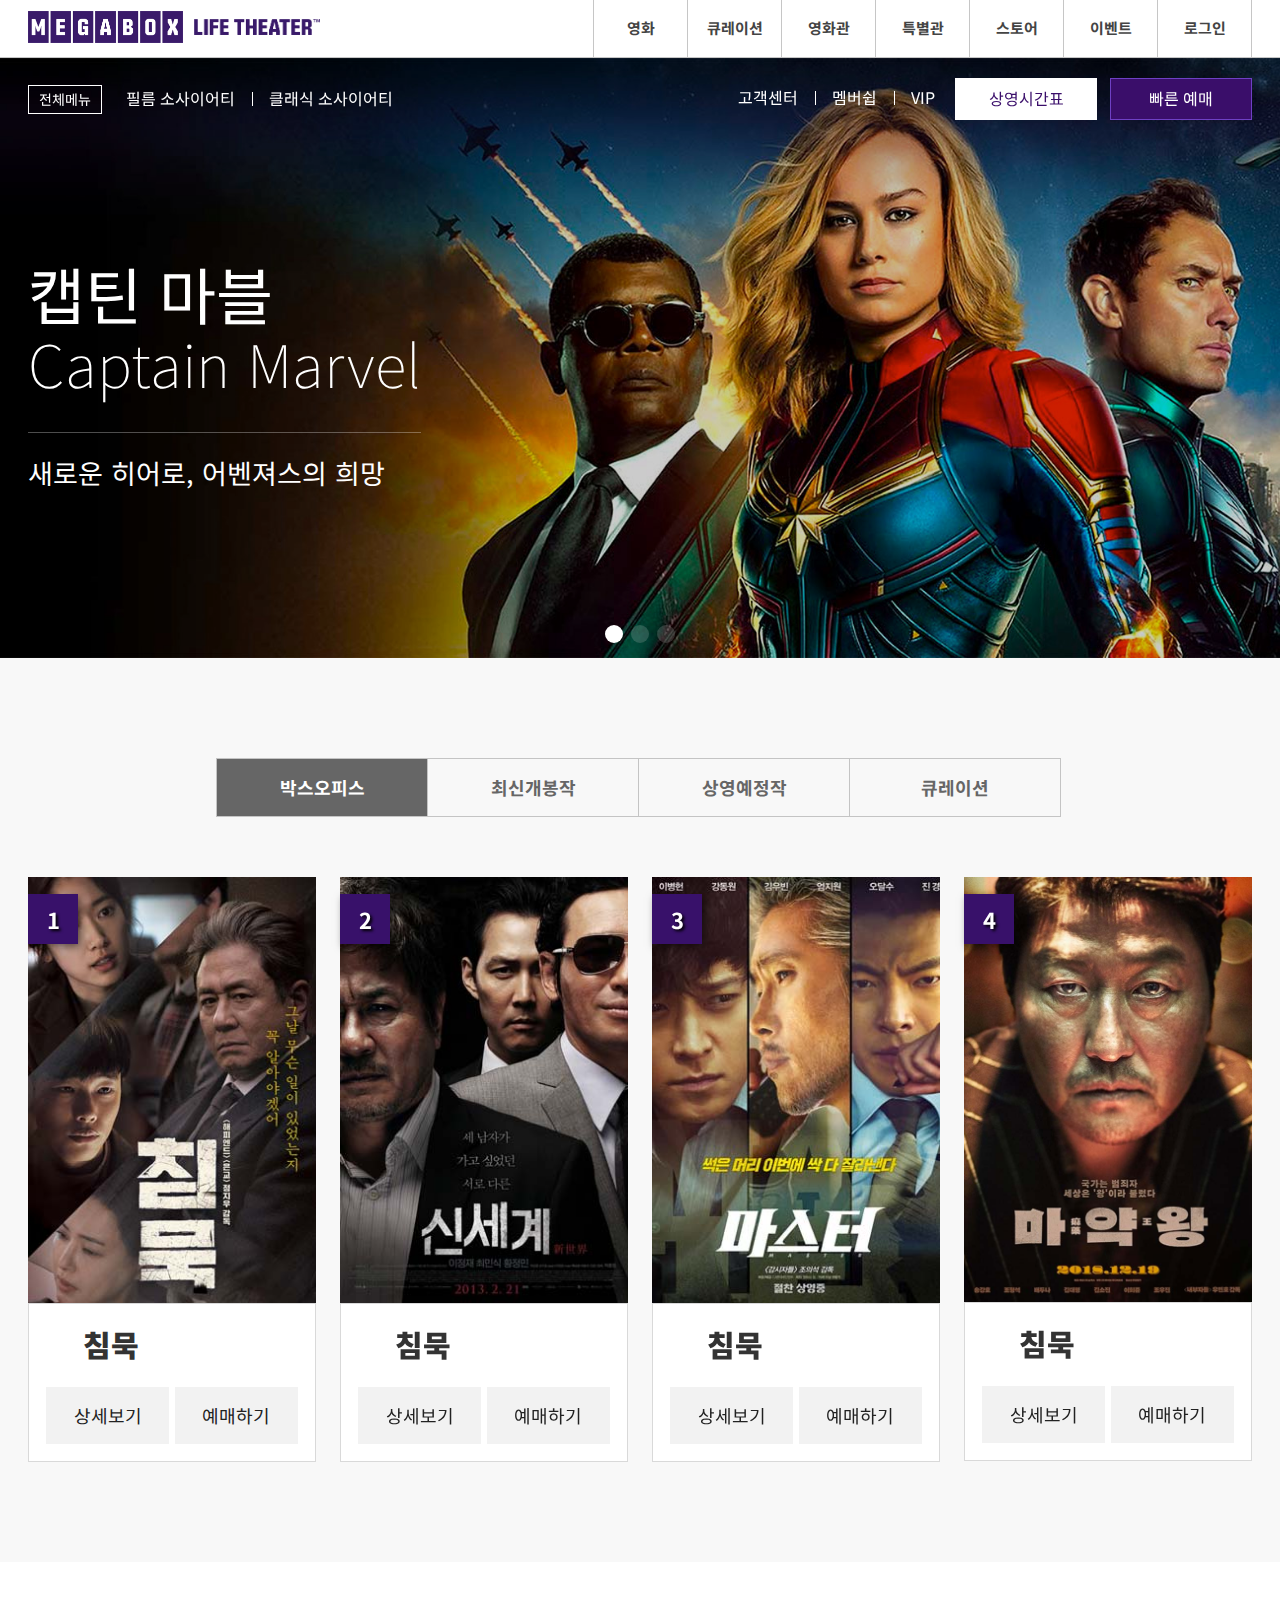
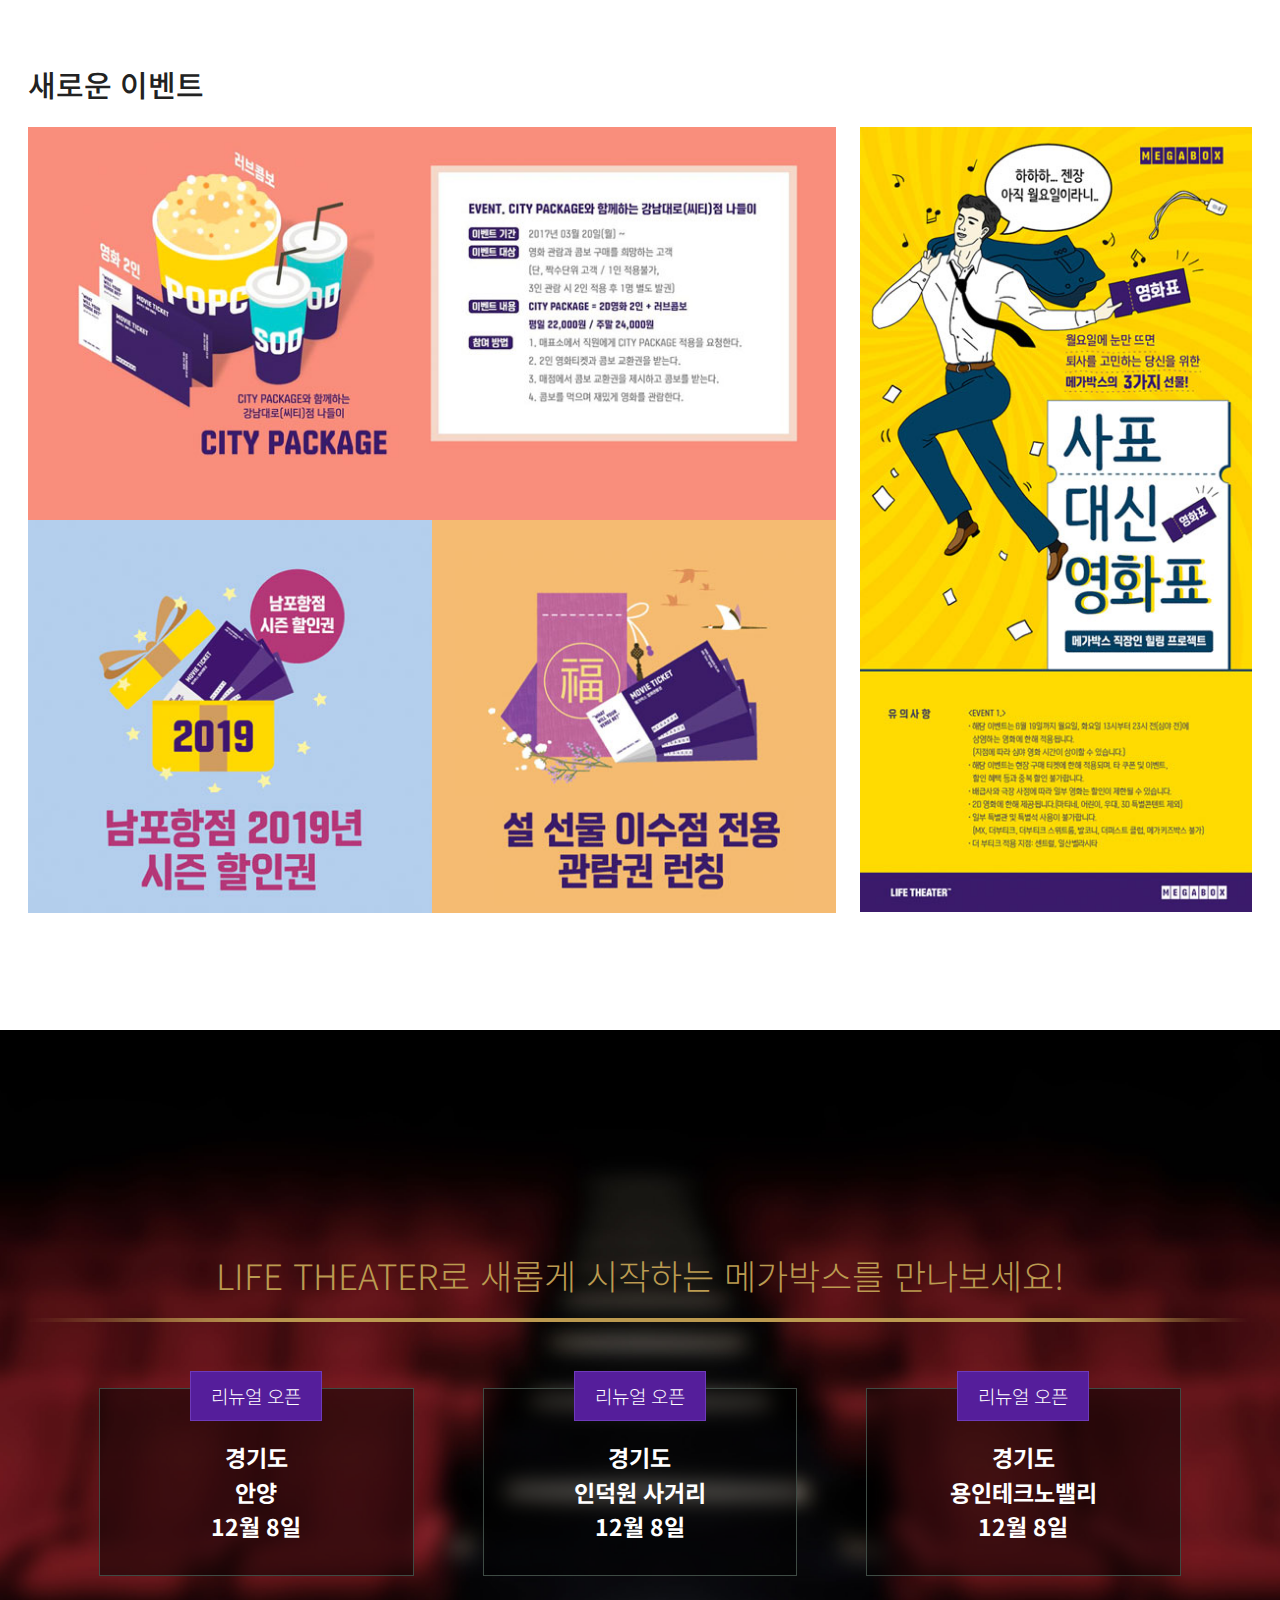
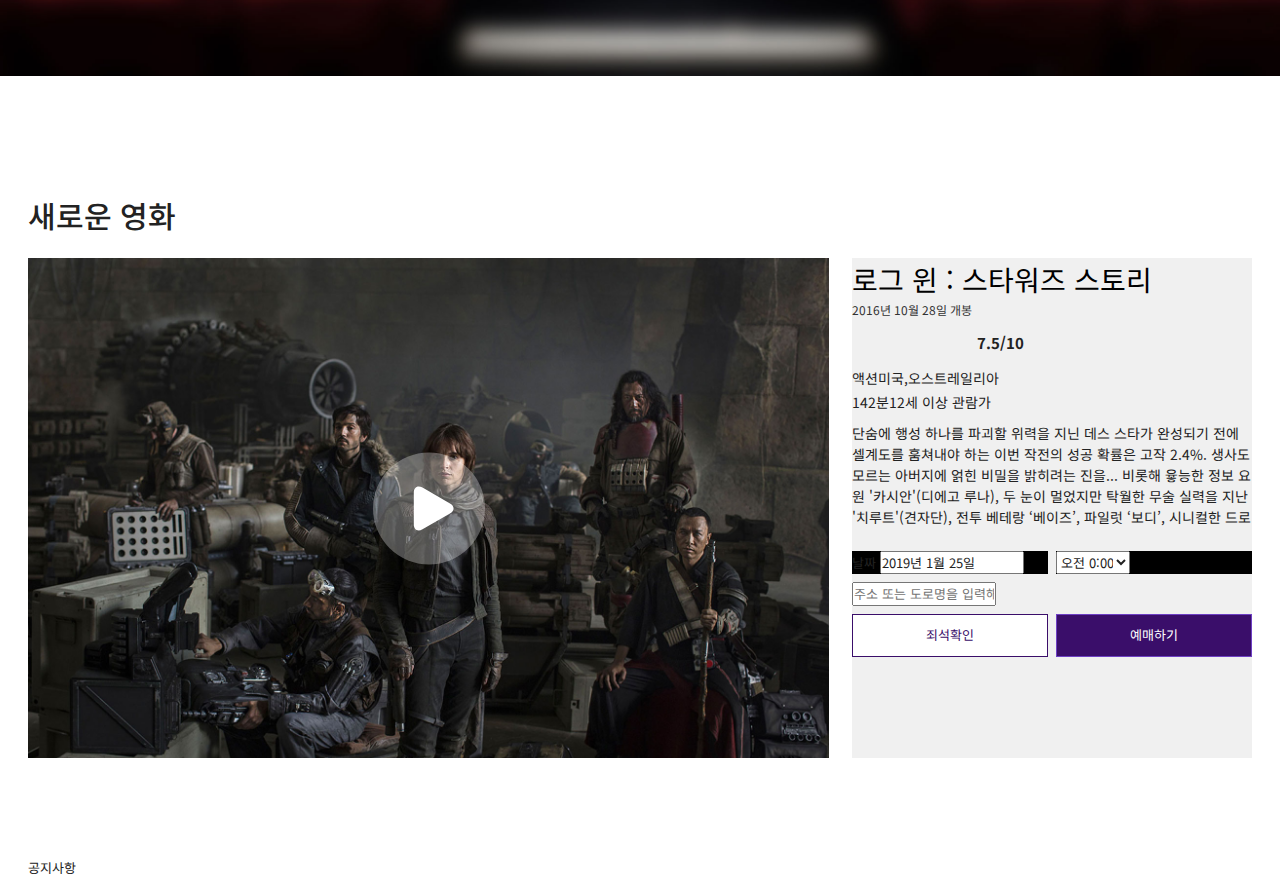
==== commit 1970f892: "help html" ====
--- a/index01.html
+++ b/index01.html
@@ -1,888 +1,900 @@
-<!DOCTYPE html>
-<html lang="ko">
-<head>
-    <meta charset="UTF-8">
-    <meta name="viewport" content="user-scalable=no, initial-scale=1.0, maximum-scale=1.0, minimum-scale=1.0, width=device-width">
-    <meta http-equiv="X-UA-Compatible" content="ie=edge">
-    <meta name="author" content="webstoryboy">
-    <meta name="description" content="메가박스 사이트 따라하면서 배우는 튜토리얼입니다.">
-    <meta name="keywords" content="메가박스, 유투브, 영화, 최신영화, 영화관, CGV, 롯데시네마, 웹스토리보이, 웹스, 사이트 만들기, 따라하기, 이미지 슬라이드">
-    <title>메가박스 사이트 코딩하기</title>
-    
-    <!-- CSS -->
-    <link rel="stylesheet" href="css/reset01.css">
-    <link rel="stylesheet" href="css/stlye01.css">
-    <link rel="stylesheet" href="css/swiper.css">
-    <link rel="stylesheet" href="css/font-awesome.css">
-    
-    <!-- 파비콘 -->
-    <link rel="shortcut icon" href="icons/favicon.ico">
-    <link rel="apple-touch-icon-precomposed" href="icons/favicon_72.png" />
-    <link rel="apple-touch-icon-precomposed" sizes="96x96" href="icons/favicon_96.png" />
-    <link rel="apple-touch-icon-precomposed" sizes="144x144" href="icons/favicon_144.png" />
-    <link rel="apple-touch-icon-precomposed" sizes="192x192" href="icons/favicon_192.png" />
-    
-    <!-- 페이스북 메타 태그 -->
-    <meta property="og:title" content="메가박스 사이트 만들기" />
-    <meta property="og:url" content="https://github.com/webstoryboy/megabox2019" />
-    <meta property="og:image" content="https://webstoryboy.github.io/megabox2019/mega.jpg" />
-    <meta property="og:description" content="메가박스 사이트 따라하면서 배우는 튜토리얼입니다." />
-   
-    <!-- 트위터 메타 태그 -->
-    <meta name="twitter:card" content="summary">
-    <meta name="twitter:title" content="메가박스 사이트 만들기">
-    <meta name="twitter:url" content="https://github.com/webstoryboy/megabox2019/">
-    <meta name="twitter:image" content="https://webstoryboy.github.io/megabox2019/mega.jpg">
-    <meta name="twitter:description" content="메가박스 사이트 따라하면서 배우는 튜토리얼입니다.">
-    
-    <!-- 웹 폰트 -->
-    <link href="https://fonts.googleapis.com/css?family=Noto+Sans+KR:100,300,400,500,700,900&subset=korean" rel="stylesheet">
-    
-    <!-- HTLM5shiv ie6~8 -->
-    <!--[if lt IE 9]> 
-      <script src="js/html5shiv.min.js"></script>
-      <script type="text/javascript">
-         alert("현재 브라우저는 지원하지 않습니다. 크롬 브라우저를 추천합니다.!");
-      </script>
-   <![endif]-->
-</head>
-<body>
-    
-    <header id="header">
-        <div class="container">
-            <div class="row">
-                <div class="header clearfix">
-                    <h1>
-                        <a href="#">
-                            <em><img src="img/logo.png" alt="MEGABOX"></em>   
-                            <strong><img src="img/logo-sub.png" alt="LIFE THEATER"></strong>
-                        </a>
-                    </h1>
-                    <nav id="mNav">
-                        <h2 class="ir_so">메가박스 전체메뉴</h2>
-                        <a href="#" class="ham"><span></span></a>
-                    </nav>
-                    <nav class="nav">
-                        <ul class="clearfix">
-                            <li><a href="#">영화</a></li>
-                            <li><a href="#">큐레이션</a></li>
-                            <li><a href="#">영화관</a></li>
-                            <li><a href="#">특별관</a></li>
-                            <li><a href="#">스토어</a></li>
-                            <li><a href="#">이벤트</a></li>
-                            <li><a href="#">로그인</a></li>
-                        </ul>
-                    </nav>
-                </div>
-            </div>
-        </div>
-    </header>
-    <!-- //header -->
-    
-    
-    <section id="banner">
-        <h2 class="ir_so">최신 영화 소식</h2>
-        <div class="banner_menu">
-            <div class="container">
-                <div class="row">
-                    <div class="bm_left">
-                        <ul>
-                            <li class="total"><a href="#"><i class="fa fa-bars" aria-hidden="true"></i> 전체메뉴</a></li>
-                            <li class="line"><a href="#">필름 소사이어티</a></li>
-                            <li><a href="#">클래식 소사이어티</a></li>
-                        </ul>
-                    </div>
-                    <div class="bm_right">
-                        <ul>
-                            <li class="line"><a href="#">고객센터</a></li>
-                            <li class="line"><a href="#">멤버쉽</a></li>
-                            <li><a href="#">VIP</a></li>
-                        </ul>
-                        <ul>
-                            <li class="white"><a href="#">상영시간표</a></li>
-                            <li class="purple"><a href="#">빠른 예매</a></li>
-                        </ul>
-                    </div>
-                </div>
-            </div>
-        </div>
-        <div class="slider">
-            <div class="swiper-container">
-                <div class="swiper-wrapper">
-                    <div class="swiper-slide ss1">
-                        <div class="container">
-                            <div class="row">
-                                <h2>캡틴 마블 <em>Captain Marvel</em></h2>
-                                <p>새로운 히어로, 어벤져스의 희망</p>
-                            </div>
-                        </div>
-                    </div>
-                    <div class="swiper-slide ss2">
-                        <div class="container">
-                            <div class="row">
-                                <h2>캡틴 마블 <em>Captain Marvel</em></h2>
-                                <p>새로운 히어로, 어벤져스의 희망</p>
-                            </div>
-                        </div>
-                    </div>
-                    <div class="swiper-slide ss3">
-                        <div class="container">
-                            <div class="row">
-                                <h2>캡틴 마블 <em>Captain Marvel</em></h2>
-                                <p>새로운 히어로, 어벤져스의 희망</p>
-                            </div>
-                        </div>
-                    </div>
-                </div>
-                <div class="swiper-pagination"></div>
-                <div class="swiper-button-prev"></div>
-                <div class="swiper-button-next"></div>
-            </div>
-        </div>
-    </section>
-    <!-- //banner -->
-    
-    
-    <section id="movie">
-        <div class="container">
-            <div class="row">
-                <div class="movie">
-                    <h2 class="ir_so">영화 예매</h2>
-                    <div class="movie_title">
-                        <ul>
-                            <li class="active"><a href="#">박스오피스</a></li>
-                            <li><a href="#">최신개봉작</a></li>
-                            <li><a href="#">상영예정작</a></li>
-                            <li><a href="#">큐레이션</a></li>
-                        </ul>
-                    </div>
-                    <div class="movie_chart">
-                        <div class="swiper-container2">
-                            <div class="chart_cont1 swiper-wrapper">
-                                <div class="swiper-slide">
-                                    <div class="poster">
-                                        <figure>
-                                            <img src="img/poster01.jpg" srcset="img/poster01@2.jpg 2x"  alt="침묵">
-                                        </figure>
-                                        <div class="rank"><strong>1</strong></div>
-                                        <div class="mx">
-                                            <span class="icon m ir_pm">MX</span>
-                                            <span class="icon b ir_pm">Boutique</span>
-                                        </div>
-                                    </div>
-                                    <div class="infor">
-                                        <h3><span class="icon all ir_pm">전체관람가</span> <strong>침묵</strong></h3>
-                                        <div class="infor_btn">
-                                            <a href="#">상세보기</a>
-                                            <a href="#">예매하기</a>
-                                        </div>
-                                    </div>
-                                </div>
-                                <div class="swiper-slide">
-                                    <div class="poster">
-                                        <figure>
-                                            <img src="img/poster02.jpg" srcset="img/poster02@2.jpg 2x"  alt="침묵">
-                                        </figure>
-                                        <div class="rank"><strong>2</strong></div>
-                                        <div class="mx">
-                                            <span class="icon m ir_pm">MX</span>
-                                            <span class="icon b ir_pm">Boutique</span>
-                                        </div>
-                                    </div>
-                                    <div class="infor">
-                                        <h3><span class="icon a12 ir_pm">12세</span> <strong>침묵</strong></h3>
-                                        <div class="infor_btn">
-                                            <a href="#">상세보기</a>
-                                            <a href="#">예매하기</a>
-                                        </div>
-                                    </div>
-                                </div>
-                                <div class="swiper-slide">
-                                    <div class="poster">
-                                        <figure>
-                                            <img src="img/poster03.jpg" srcset="img/poster03@2.jpg 2x"  alt="침묵">
-                                        </figure>
-                                        <div class="rank"><strong>3</strong></div>
-                                        <div class="mx">
-                                            <span class="icon m ir_pm">MX</span>
-                                            <span class="icon b ir_pm">Boutique</span>
-                                        </div>
-                                    </div>
-                                    <div class="infor">
-                                        <h3><span class="icon a15 ir_pm">15세</span> <strong>침묵</strong></h3>
-                                        <div class="infor_btn">
-                                            <a href="#">상세보기</a>
-                                            <a href="#">예매하기</a>
-                                        </div>
-                                    </div>
-                                </div>
-                                <div class="swiper-slide">
-                                    <div class="poster">
-                                        <figure>
-                                            <img src="img/poster04.jpg" srcset="img/poster04@2.jpg 2x"  alt="침묵">
-                                        </figure>
-                                        <div class="rank"><strong>4</strong></div>
-                                        <div class="mx">
-                                            <span class="icon m ir_pm">MX</span>
-                                            <span class="icon b ir_pm">Boutique</span>
-                                        </div>
-                                    </div>
-                                    <div class="infor">
-                                        <h3><span class="icon a19 ir_pm">19세</span> <strong>침묵</strong></h3>
-                                        <div class="infor_btn">
-                                            <a href="#">상세보기</a>
-                                            <a href="#">예매하기</a>
-                                        </div>
-                                    </div>
-                                </div>
-                                <div class="swiper-slide">
-                                    <div class="poster">
-                                        <figure>
-                                            <img src="img/poster05.jpg" srcset="img/poster05@2.jpg 2x"  alt="침묵">
-                                        </figure>
-                                        <div class="rank"><strong>5</strong></div>
-                                        <div class="mx">
-                                            <span class="icon m ir_pm">MX</span>
-                                            <span class="icon b ir_pm">Boutique</span>
-                                        </div>
-                                    </div>
-                                    <div class="infor">
-                                        <h3><span class="icon a19 ir_pm">19세</span> <strong>침묵</strong></h3>
-                                        <div class="infor_btn">
-                                            <a href="#">상세보기</a>
-                                            <a href="#">예매하기</a>
-                                        </div>
-                                    </div>
-                                </div>
-                                <div class="swiper-slide">
-                                    <div class="poster">
-                                        <figure>
-                                            <img src="img/poster06.jpg" srcset="img/poster06@2.jpg 2x"  alt="침묵">
-                                        </figure>
-                                        <div class="rank"><strong>6</strong></div>
-                                        <div class="mx">
-                                            <span class="icon m ir_pm">MX</span>
-                                            <span class="icon b ir_pm">Boutique</span>
-                                        </div>
-                                    </div>
-                                    <div class="infor">
-                                        <h3><span class="icon a19 ir_pm">19세</span> <strong>침묵</strong></h3>
-                                        <div class="infor_btn">
-                                            <a href="#">상세보기</a>
-                                            <a href="#">예매하기</a>
-                                        </div>
-                                    </div>
-                                </div>
-                                <div class="swiper-slide">
-                                    <div class="poster">
-                                        <figure>
-                                            <img src="img/poster07.jpg" srcset="img/poster07@2.jpg 2x"  alt="침묵">
-                                        </figure>
-                                        <div class="rank"><strong>7</strong></div>
-                                        <div class="mx">
-                                            <span class="icon m ir_pm">MX</span>
-                                            <span class="icon b ir_pm">Boutique</span>
-                                        </div>
-                                    </div>
-                                    <div class="infor">
-                                        <h3><span class="icon a19 ir_pm">19세</span> <strong>침묵</strong></h3>
-                                        <div class="infor_btn">
-                                            <a href="#">상세보기</a>
-                                            <a href="#">예매하기</a>
-                                        </div>
-                                    </div>
-                                </div>
-                                <div class="swiper-slide">
-                                    <div class="poster">
-                                        <figure>
-                                            <img src="img/poster08.jpg" srcset="img/poster08@2.jpg 2x"  alt="침묵">
-                                        </figure>
-                                        <div class="rank"><strong>8</strong></div>
-                                        <div class="mx">
-                                            <span class="icon m ir_pm">MX</span>
-                                            <span class="icon b ir_pm">Boutique</span>
-                                        </div>
-                                    </div>
-                                    <div class="infor">
-                                        <h3><span class="icon a19 ir_pm">19세</span> <strong>침묵</strong></h3>
-                                        <div class="infor_btn">
-                                            <a href="#">상세보기</a>
-                                            <a href="#">예매하기</a>
-                                        </div>
-                                    </div>
-                                </div>
-                            </div>
-                        </div>
-                        <!-- //chart_cont1-->
-                        <div class="swiper-container2">
-                            <div class="chart_cont2 swiper-wrapper">
-                                <div class="swiper-slide">
-                                    <div class="poster">
-                                        <figure>
-                                            <img src="img/poster05.jpg" srcset="img/poster05@2.jpg 2x"  alt="침묵">
-                                        </figure>
-                                        <div class="rank"><strong>1</strong></div>
-                                        <div class="mx">
-                                            <span class="icon m ir_pm">MX</span>
-                                            <span class="icon b ir_pm">Boutique</span>
-                                        </div>
-                                    </div>
-                                    <div class="infor">
-                                        <h3><span class="icon all ir_pm">전체관람가</span> <strong>침묵</strong></h3>
-                                        <div class="infor_btn">
-                                            <a href="#">상세보기</a>
-                                            <a href="#">예매하기</a>
-                                        </div>
-                                    </div>
-                                </div>
-                                <div class="swiper-slide">
-                                    <div class="poster">
-                                        <figure>
-                                            <img src="img/poster06.jpg" srcset="img/poster06@2.jpg 2x"  alt="침묵">
-                                        </figure>
-                                        <div class="rank"><strong>2</strong></div>
-                                        <div class="mx">
-                                            <span class="icon m ir_pm">MX</span>
-                                            <span class="icon b ir_pm">Boutique</span>
-                                        </div>
-                                    </div>
-                                    <div class="infor">
-                                        <h3><span class="icon a12 ir_pm">12세</span> <strong>침묵</strong></h3>
-                                        <div class="infor_btn">
-                                            <a href="#">상세보기</a>
-                                            <a href="#">예매하기</a>
-                                        </div>
-                                    </div>
-                                </div>
-                                <div class="swiper-slide">
-                                    <div class="poster">
-                                        <figure>
-                                            <img src="img/poster07.jpg" srcset="img/poster07@2.jpg 2x"  alt="침묵">
-                                        </figure>
-                                        <div class="rank"><strong>3</strong></div>
-                                        <div class="mx">
-                                            <span class="icon m ir_pm">MX</span>
-                                            <span class="icon b ir_pm">Boutique</span>
-                                        </div>
-                                    </div>
-                                    <div class="infor">
-                                        <h3><span class="icon a15 ir_pm">15세</span> <strong>침묵</strong></h3>
-                                        <div class="infor_btn">
-                                            <a href="#">상세보기</a>
-                                            <a href="#">예매하기</a>
-                                        </div>
-                                    </div>
-                                </div>
-                                <div class="swiper-slide">
-                                    <div class="poster">
-                                        <figure>
-                                            <img src="img/poster08.jpg" srcset="img/poster08@2.jpg 2x"  alt="침묵">
-                                        </figure>
-                                        <div class="rank"><strong>4</strong></div>
-                                        <div class="mx">
-                                            <span class="icon m ir_pm">MX</span>
-                                            <span class="icon b ir_pm">Boutique</span>
-                                        </div>
-                                    </div>
-                                    <div class="infor">
-                                        <h3><span class="icon a19 ir_pm">19세</span> <strong>침묵</strong></h3>
-                                        <div class="infor_btn">
-                                            <a href="#">상세보기</a>
-                                            <a href="#">예매하기</a>
-                                        </div>
-                                    </div>
-                                </div>
-                                <div class="swiper-slide">
-                                    <div class="poster">
-                                        <figure>
-                                            <img src="img/poster08.jpg" srcset="img/poster08@2.jpg 2x"  alt="침묵">
-                                        </figure>
-                                        <div class="rank"><strong>4</strong></div>
-                                        <div class="mx">
-                                            <span class="icon m ir_pm">MX</span>
-                                            <span class="icon b ir_pm">Boutique</span>
-                                        </div>
-                                    </div>
-                                    <div class="infor">
-                                        <h3><span class="icon a19 ir_pm">19세</span> <strong>침묵</strong></h3>
-                                        <div class="infor_btn">
-                                            <a href="#">상세보기</a>
-                                            <a href="#">예매하기</a>
-                                        </div>
-                                    </div>
-                                </div>
-                                <div class="swiper-slide">
-                                    <div class="poster">
-                                        <figure>
-                                            <img src="img/poster08.jpg" srcset="img/poster08@2.jpg 2x"  alt="침묵">
-                                        </figure>
-                                        <div class="rank"><strong>4</strong></div>
-                                        <div class="mx">
-                                            <span class="icon m ir_pm">MX</span>
-                                            <span class="icon b ir_pm">Boutique</span>
-                                        </div>
-                                    </div>
-                                    <div class="infor">
-                                        <h3><span class="icon a19 ir_pm">19세</span> <strong>침묵</strong></h3>
-                                        <div class="infor_btn">
-                                            <a href="#">상세보기</a>
-                                            <a href="#">예매하기</a>
-                                        </div>
-                                    </div>
-                                </div>
-                            </div>
-                        </div>
-                        <!-- //chart_cont2-->
-                        <div class="swiper-container2">
-                            <div class="chart_cont3 swiper-wrapper">
-                                <div class="swiper-slide">
-                                    <div class="poster">
-                                    <figure>
-                                        <img src="img/poster06.jpg" srcset="img/poster06@2.jpg 2x"  alt="침묵">
-                                    </figure>
-                                    <div class="rank"><strong>1</strong></div>
-                                    <div class="mx">
-                                        <span class="icon m ir_pm">MX</span>
-                                        <span class="icon b ir_pm">Boutique</span>
-                                    </div>
-                                </div>
-                                    <div class="infor">
-                                    <h3><span class="icon all ir_pm">전체관람가</span> <strong>침묵</strong></h3>
-                                    <div class="infor_btn">
-                                        <a href="#">상세보기</a>
-                                        <a href="#">예매하기</a>
-                                    </div>
-                                </div>
-                                </div>
-                                <div class="swiper-slide">
-                                    <div class="poster">
-                                    <figure>
-                                        <img src="img/poster07.jpg" srcset="img/poster07@2.jpg 2x"  alt="침묵">
-                                    </figure>
-                                    <div class="rank"><strong>2</strong></div>
-                                    <div class="mx">
-                                        <span class="icon m ir_pm">MX</span>
-                                        <span class="icon b ir_pm">Boutique</span>
-                                    </div>
-                                </div>
-                                    <div class="infor">
-                                        <h3><span class="icon a12 ir_pm">12세</span> <strong>침묵</strong></h3>
-                                        <div class="infor_btn">
-                                            <a href="#">상세보기</a>
-                                            <a href="#">예매하기</a>
-                                        </div>
-                                    </div>
-                                </div>
-                                <div class="swiper-slide">
-                                    <div class="poster">
-                                        <figure>
-                                            <img src="img/poster03.jpg" srcset="img/poster03@2.jpg 2x"  alt="침묵">
-                                        </figure>
-                                        <div class="rank"><strong>3</strong></div>
-                                        <div class="mx">
-                                            <span class="icon m ir_pm">MX</span>
-                                            <span class="icon b ir_pm">Boutique</span>
-                                        </div>
-                                    </div>
-                                    <div class="infor">
-                                        <h3><span class="icon a15 ir_pm">15세</span> <strong>침묵</strong></h3>
-                                        <div class="infor_btn">
-                                            <a href="#">상세보기</a>
-                                            <a href="#">예매하기</a>
-                                        </div>
-                                    </div>
-                                </div>
-                                <div class="swiper-slide">
-                                    <div class="poster">
-                                        <figure>
-                                            <img src="img/poster04.jpg" srcset="img/poster04@2.jpg 2x"  alt="침묵">
-                                        </figure>
-                                        <div class="rank"><strong>4</strong></div>
-                                        <div class="mx">
-                                            <span class="icon m ir_pm">MX</span>
-                                            <span class="icon b ir_pm">Boutique</span>
-                                        </div>
-                                    </div>
-                                    <div class="infor">
-                                        <h3><span class="icon a19 ir_pm">19세</span> <strong>침묵</strong></h3>
-                                        <div class="infor_btn">
-                                            <a href="#">상세보기</a>
-                                            <a href="#">예매하기</a>
-                                        </div>
-                                    </div>
-                                </div>
-                                <div class="swiper-slide">
-                                    <div class="poster">
-                                        <figure>
-                                            <img src="img/poster04.jpg" srcset="img/poster04@2.jpg 2x"  alt="침묵">
-                                        </figure>
-                                        <div class="rank"><strong>4</strong></div>
-                                        <div class="mx">
-                                            <span class="icon m ir_pm">MX</span>
-                                            <span class="icon b ir_pm">Boutique</span>
-                                        </div>
-                                    </div>
-                                    <div class="infor">
-                                        <h3><span class="icon a19 ir_pm">19세</span> <strong>침묵</strong></h3>
-                                        <div class="infor_btn">
-                                            <a href="#">상세보기</a>
-                                            <a href="#">예매하기</a>
-                                        </div>
-                                    </div>
-                                </div>
-                                <div class="swiper-slide">
-                                    <div class="poster">
-                                        <figure>
-                                            <img src="img/poster04.jpg" srcset="img/poster04@2.jpg 2x"  alt="침묵">
-                                        </figure>
-                                        <div class="rank"><strong>4</strong></div>
-                                        <div class="mx">
-                                            <span class="icon m ir_pm">MX</span>
-                                            <span class="icon b ir_pm">Boutique</span>
-                                        </div>
-                                    </div>
-                                    <div class="infor">
-                                        <h3><span class="icon a19 ir_pm">19세</span> <strong>침묵</strong></h3>
-                                        <div class="infor_btn">
-                                            <a href="#">상세보기</a>
-                                            <a href="#">예매하기</a>
-                                        </div>
-                                    </div>
-                                </div>
-                            </div>
-                        </div>
-                        <!-- //chart_cont3-->
-                        <div class="swiper-container2">
-                            <div class="chart_cont4 swiper-wrapper">
-                                <div class="swiper-slide">
-                                    <div class="poster">
-                                        <figure>
-                                            <img src="img/poster05.jpg" srcset="img/poster05@2.jpg 2x"  alt="침묵">
-                                        </figure>
-                                        <div class="rank"><strong>1</strong></div>
-                                        <div class="mx">
-                                            <span class="icon m ir_pm">MX</span>
-                                            <span class="icon b ir_pm">Boutique</span>
-                                        </div>
-                                    </div>
-                                    <div class="infor">
-                                        <h3><span class="icon all ir_pm">전체관람가</span> <strong>침묵</strong></h3>
-                                        <div class="infor_btn">
-                                            <a href="#">상세보기</a>
-                                            <a href="#">예매하기</a>
-                                        </div>
-                                    </div>
-                                </div>
-                                <div class="swiper-slide">
-                                    <div class="poster">
-                                        <figure>
-                                            <img src="img/poster10.jpg" srcset="img/poster10@2.jpg 2x"  alt="침묵">
-                                        </figure>
-                                        <div class="rank"><strong>2</strong></div>
-                                        <div class="mx">
-                                            <span class="icon m ir_pm">MX</span>
-                                            <span class="icon b ir_pm">Boutique</span>
-                                        </div>
-                                    </div>
-                                    <div class="infor">
-                                        <h3><span class="icon a12 ir_pm">12세</span> <strong>침묵</strong></h3>
-                                        <div class="infor_btn">
-                                            <a href="#">상세보기</a>
-                                            <a href="#">예매하기</a>
-                                        </div>
-                                    </div>
-                                </div>
-                                <div class="swiper-slide">
-                                    <div class="poster">
-                                        <figure>
-                                            <img src="img/poster09.jpg" srcset="img/poster09@2.jpg 2x"  alt="침묵">
-                                        </figure>
-                                        <div class="rank"><strong>3</strong></div>
-                                        <div class="mx">
-                                            <span class="icon m ir_pm">MX</span>
-                                            <span class="icon b ir_pm">Boutique</span>
-                                        </div>
-                                    </div>
-                                    <div class="infor">
-                                        <h3><span class="icon a15 ir_pm">15세</span> <strong>침묵</strong></h3>
-                                        <div class="infor_btn">
-                                            <a href="#">상세보기</a>
-                                            <a href="#">예매하기</a>
-                                        </div>
-                                    </div>
-                                </div>
-                                <div class="swiper-slide">
-                                    <div class="poster">
-                                        <figure>
-                                            <img src="img/poster08.jpg" srcset="img/poster08@2.jpg 2x"  alt="침묵">
-                                        </figure>
-                                        <div class="rank"><strong>4</strong></div>
-                                        <div class="mx">
-                                            <span class="icon m ir_pm">MX</span>
-                                            <span class="icon b ir_pm">Boutique</span>
-                                        </div>
-                                    </div>
-                                    <div class="infor">
-                                        <h3><span class="icon a19 ir_pm">19세</span> <strong>침묵</strong></h3>
-                                        <div class="infor_btn">
-                                            <a href="#">상세보기</a>
-                                            <a href="#">예매하기</a>
-                                        </div>
-                                    </div>
-                                </div>
-                                <div class="swiper-slide">
-                                    <div class="poster">
-                                        <figure>
-                                            <img src="img/poster08.jpg" srcset="img/poster08@2.jpg 2x"  alt="침묵">
-                                        </figure>
-                                        <div class="rank"><strong>4</strong></div>
-                                        <div class="mx">
-                                            <span class="icon m ir_pm">MX</span>
-                                            <span class="icon b ir_pm">Boutique</span>
-                                        </div>
-                                    </div>
-                                    <div class="infor">
-                                        <h3><span class="icon a19 ir_pm">19세</span> <strong>침묵</strong></h3>
-                                        <div class="infor_btn">
-                                            <a href="#">상세보기</a>
-                                            <a href="#">예매하기</a>
-                                        </div>
-                                    </div>
-                                </div>
-                                <div class="swiper-slide">
-                                    <div class="poster">
-                                        <figure>
-                                            <img src="img/poster08.jpg" srcset="img/poster08@2.jpg 2x"  alt="침묵">
-                                        </figure>
-                                        <div class="rank"><strong>4</strong></div>
-                                        <div class="mx">
-                                            <span class="icon m ir_pm">MX</span>
-                                            <span class="icon b ir_pm">Boutique</span>
-                                        </div>
-                                    </div>
-                                    <div class="infor">
-                                        <h3><span class="icon a19 ir_pm">19세</span> <strong>침묵</strong></h3>
-                                        <div class="infor_btn">
-                                            <a href="#">상세보기</a>
-                                            <a href="#">예매하기</a>
-                                        </div>
-                                    </div>
-                                </div>
-                            </div>
-                        </div>
-                        <!-- //chart_cont4-->
-                    </div>
-                </div>
-            </div>
-        </div>
-    </section>
-    <!-- //movie -->
-    
-    
-    <section id="event">
-        <div class="container">
-            <div class="row">
-                <div class="event">
-                    <h2>새로운 이벤트</h2>
-                    <div class="event_left">
-                        <div class="event_slider">
-                            <img src="img/event01.jpg" srcset="img/event01@2.jpg 2x" alt="시티 패키지">
-                        </div>
-                        <div class="event_box1">
-                            <img src="img/event02.jpg" srcset="img/event02@2.jpg 2x" alt="남포항점 2019 시즌할인권">
-                        </div>
-                        <div class="event_box2">
-                            <img src="img/event03.jpg" srcset="img/event03@2.jpg 2x" alt="설 선물 이수점 전용 관람권 런칭">
-                        </div>
-                    </div>
-                    <div class="event_right">
-                        <img src="img/event04.jpg" srcset="img/event04@2.jpg 2x" alt="사표 대신 영화표">
-                    </div>
-                </div>
-            </div>
-        </div>
-    </section>
-    <!-- //event -->
-    
-    
-    <section id="opening">
-        <div class="container">
-            <div class="row">
-                <div class="opening">
-                    <h2><span class="grand icon ir_pm">Grand Opening</span></h2>
-                    <strong class="date icon ir_pm">2019.01 ~ 2019.03</strong>
-                    <p class="desc">LIFE THEATER로 새롭게 시작하는 메가박스를 만나보세요!</p>
-                    <div class="open_box">
-                        <div>
-                            <h3>리뉴얼 오픈</h3>
-                            <p><em>경기도</em><strong>안양</strong>12월 8일</p>
-                        </div>
-                        <div>
-                            <h3>리뉴얼 오픈</h3>
-                            <p><em>경기도</em><strong>인덕원 사거리</strong>12월 8일</p>
-                        </div>
-                        <div>
-                            <h3>리뉴얼 오픈</h3>
-                            <p><em>경기도</em><strong>용인테크노밸리</strong>12월 8일</p>
-                        </div>
-                    </div>
-                </div>
-            </div>
-        </div>
-    </section>
-    <!-- //opening -->
-
-    <section id="new">
-        <div class="container">
-            <div class="row">
-                <div class="new">
-                    <h2>새로운 영화</h2>
-                    <div class="new_left">
-                        <div class="play">
-                            <svg version="1.1" id="Layer_1" xmlns="http://www.w3.org/2000/svg" xmlns:xlink="http://www.w3.org/1999/xlink" x="0px" y="0px"
-                            viewBox="0 0 120 120" style="enable-background:new 0 0 120 120;" xml:space="preserve">
-                                <circle class="st0" cx="60" cy="60.4" r="56"/>
-                                <path class="st1" d="M81,65.4c4.8-2.8,4.8-7.2,0-10L53.5,39.6c-4.8-2.8-8.7-0.5-8.7,5v31.7c0,5.5,3.9,7.8,8.7,5L81,65.4z"/>
-                            </svg>
-                        </div>
-                    </div>
-                    <div class="new_right">
-                        <h3 class="title">로그 윈 : 스타워즈 스토리</h3>
-                        <span class="release">2016년 10월 28일 개봉</span>
-                        <div class="star">
-                            <span class="icon star1"></span>
-                            <span class="icon star1"></span>
-                            <span class="icon star1"></span>
-                            <span class="icon star2"></span>
-                            <span class="icon star0"></span>
-                            <strong>7.5/10</strong>
-                        </div>
-                        <ul class="summary">
-                            <li class="genre"><span class="bar">액션</span><span>미국,오스트레일리아</span></li>
-                            <li class="age"><span class="bar">142분</span><span>12세 이상 관람가</span></li>
-                            <li class="desc">단숨에 행성 하나를 파괴할 위력을 지닌 데스 스타가 완성되기 전에 셀계도를 훔쳐내야 하는 이번 작전의 성공
-                                확률은 고작 2.4%. 생사도 모르는 아버지에 얽힌 비밀을 밝히려는 진을... 비롯해 윻능한 정보 요원 '카시안'(디에고 루나), 두 눈이 멀었지만
-                                탁월한 무술 실력을 지난 '치루트'(견자단), 전투 베테랑 ‘베이즈’, 파일럿 ‘보디’, 시니컬한 드로이드 ‘K-2SO’까지 합류, 거대한 전쟁을 끝낼
-                                ‘로그 원’이 이끄는 가장 비밀스런 작전이 시작되는데…
-                            </li>
-                        </ul>
-                        <div class="select">
-                            <div class="s1">
-                                <label for="udate" class="ir_So">날짜</label>
-                                <input type="text" id="udate" name="udate" value="2019년 1월 25일" class="ui_select2">
-                            </div>
-                            <div class="s2">
-                                <label for="utime" class="ir_so">시간</label>
-                                <select name="utime" id="utime" class="ui_select2">
-                                    <option value="오전 0:00">오전 0:00</option>
-                                    <option value="오전 1:00">오전 0:00</option>
-                                    <option value="오전 2:00">오전 0:00</option>
-                                    <option value="오전 3:00">오전 0:00</option>
-                                    <option value="오전 4:00">오전 0:00</option>
-                                    <option value="오전 5:00">오전 0:00</option>
-                                    <option value="오전 6:00">오전 0:00</option>
-                                    <option value="오전 7:00">오전 0:00</option>
-                                    <option value="오전 8:00">오전 0:00</option>
-                                    <option value="오전 9:00">오전 0:00</option>
-                                    <option value="오전 10:00">오전 0:00</option>
-                                    <option value="오전 11:00">오전 0:00</option>
-                                    <option value="오전 12:00">오전 0:00</option>
-                                    <option value="오후 1:00">오후 0:00</option>
-                                    <option value="오후 2:00">오후 0:00</option>
-                                    <option value="오후 3:00">오후 0:00</option>
-                                    <option value="오후 4:00">오후 0:00</option>
-                                    <option value="오후 5:00">오후 0:00</option>
-                                    <option value="오후 6:00">오후 0:00</option>
-                                    <option value="오후 7:00">오후 0:00</option>
-                                    <option value="오후 8:00">오후 0:00</option>
-                                    <option value="오후 9:00">오후 0:00</option>
-                                    <option value="오후 10:00">오후 0:00</option>
-                                    <option value="오후 11:00">오후 0:00</option>
-                                    <option value="오후 12:00">오후 0:00</option>
-                                </select>
-                            </div>
-                            <div class="s3">
-                                <label for="utext" class="ir_so">주소 또는 도로명을 입력해주세요.</label>
-                                <input type="text" id="utext" name="utext" class="ui_input3" placeholder="주소 또는 도로명을 입력해주세요.">
-                            </div>
-                        </div>
-                        <div class="btn">
-                            <a href="#" class="white">죄석확인</a>
-                            <a href="#" class="purple">예매하기</a>
-                        </div>
-                    </div>
-                </div>
-            </div>
-        </div>
-    </section>
-   
-    
-    <!-- 자바스크립트 라이브러리 -->
-    <script src="js/swiper.min.js"></script>
-    <script src="js/modernizr-custom.js"></script>
-    <script src="js/ie-checker.js"></script>
-    <script src="js/jquery.min_1.12.4.js"></script>
-    <script>
-        //배너 이미지 슬라이드
-        var mySwiper = new Swiper('.swiper-container', {
-            navigation: {
-                nextEl: '.swiper-button-next',
-                prevEl: '.swiper-button-prev',
-            },
-            pagination: {
-                el: '.swiper-pagination',
-                type: 'bullets',
-            },
-            autoplay: {
-                delay: 5000,
-            },
-        });
-        
-        //영화차트 이미지 슬라이드
-        var mySwiper = new Swiper('.swiper-container2', {
-            slidesPerView: 4,
-            spaceBetween: 24,
-//            mousewheel: {
-//                invert: true,
-//            },
-            keyboard: {
-                enabled: true,
-                onlyInViewport: false,
-            },
-//            autoplay: {
-//                delay: 6000,
-//            },
-            breakpoints: {
-                600: {
-                    slidesPerView: 1.4,
-                    spaceBetween: 24
-                },
-                768: {
-                    slidesPerView: 2,
-                    spaceBetween: 24
-                },
-                960: {
-                    slidesPerView: 3,
-                    spaceBetween: 24
-                }
-            }
-        });
-        
-        //영화차트 탭 메뉴
-        var movBtn = $(".movie_title > ul > li");
-        var movCont = $(".movie_chart > div");
-        
-        movCont.hide().eq(0).show();
-        
-        movBtn.click(function(e){
-            e.preventDefault();
-            var target = $(this);
-            var index = target.index();
-            movBtn.removeClass("active");
-            target.addClass("active");
-            movCont.css("display","none");
-            movCont.eq(index).css("display","block");
-        });
-    </script>
-</body>
+<!DOCTYPE html>
+<html lang="ko">
+<head>
+    <meta charset="UTF-8">
+    <meta name="viewport" content="user-scalable=no, initial-scale=1.0, maximum-scale=1.0, minimum-scale=1.0, width=device-width">
+    <meta http-equiv="X-UA-Compatible" content="ie=edge">
+    <meta name="author" content="webstoryboy">
+    <meta name="description" content="메가박스 사이트 따라하면서 배우는 튜토리얼입니다.">
+    <meta name="keywords" content="메가박스, 유투브, 영화, 최신영화, 영화관, CGV, 롯데시네마, 웹스토리보이, 웹스, 사이트 만들기, 따라하기, 이미지 슬라이드">
+    <title>메가박스 사이트 코딩하기</title>
+    
+    <!-- CSS -->
+    <link rel="stylesheet" href="css/reset01.css">
+    <link rel="stylesheet" href="css/stlye01.css">
+    <link rel="stylesheet" href="css/swiper.css">
+    <link rel="stylesheet" href="css/font-awesome.css">
+    
+    <!-- 파비콘 -->
+    <link rel="shortcut icon" href="icons/favicon.ico">
+    <link rel="apple-touch-icon-precomposed" href="icons/favicon_72.png" />
+    <link rel="apple-touch-icon-precomposed" sizes="96x96" href="icons/favicon_96.png" />
+    <link rel="apple-touch-icon-precomposed" sizes="144x144" href="icons/favicon_144.png" />
+    <link rel="apple-touch-icon-precomposed" sizes="192x192" href="icons/favicon_192.png" />
+    
+    <!-- 페이스북 메타 태그 -->
+    <meta property="og:title" content="메가박스 사이트 만들기" />
+    <meta property="og:url" content="https://github.com/webstoryboy/megabox2019" />
+    <meta property="og:image" content="https://webstoryboy.github.io/megabox2019/mega.jpg" />
+    <meta property="og:description" content="메가박스 사이트 따라하면서 배우는 튜토리얼입니다." />
+   
+    <!-- 트위터 메타 태그 -->
+    <meta name="twitter:card" content="summary">
+    <meta name="twitter:title" content="메가박스 사이트 만들기">
+    <meta name="twitter:url" content="https://github.com/webstoryboy/megabox2019/">
+    <meta name="twitter:image" content="https://webstoryboy.github.io/megabox2019/mega.jpg">
+    <meta name="twitter:description" content="메가박스 사이트 따라하면서 배우는 튜토리얼입니다.">
+    
+    <!-- 웹 폰트 -->
+    <link href="https://fonts.googleapis.com/css?family=Noto+Sans+KR:100,300,400,500,700,900&subset=korean" rel="stylesheet">
+    
+    <!-- HTLM5shiv ie6~8 -->
+    <!--[if lt IE 9]> 
+      <script src="js/html5shiv.min.js"></script>
+      <script type="text/javascript">
+         alert("현재 브라우저는 지원하지 않습니다. 크롬 브라우저를 추천합니다.!");
+      </script>
+   <![endif]-->
+</head>
+<body>
+    
+    <header id="header">
+        <div class="container">
+            <div class="row">
+                <div class="header clearfix">
+                    <h1>
+                        <a href="#">
+                            <em><img src="img/logo.png" alt="MEGABOX"></em>   
+                            <strong><img src="img/logo-sub.png" alt="LIFE THEATER"></strong>
+                        </a>
+                    </h1>
+                    <nav id="mNav">
+                        <h2 class="ir_so">메가박스 전체메뉴</h2>
+                        <a href="#" class="ham"><span></span></a>
+                    </nav>
+                    <nav class="nav">
+                        <ul class="clearfix">
+                            <li><a href="#">영화</a></li>
+                            <li><a href="#">큐레이션</a></li>
+                            <li><a href="#">영화관</a></li>
+                            <li><a href="#">특별관</a></li>
+                            <li><a href="#">스토어</a></li>
+                            <li><a href="#">이벤트</a></li>
+                            <li><a href="#">로그인</a></li>
+                        </ul>
+                    </nav>
+                </div>
+            </div>
+        </div>
+    </header>
+    <!-- //header -->
+    
+    
+    <section id="banner">
+        <h2 class="ir_so">최신 영화 소식</h2>
+        <div class="banner_menu">
+            <div class="container">
+                <div class="row">
+                    <div class="bm_left">
+                        <ul>
+                            <li class="total"><a href="#"><i class="fa fa-bars" aria-hidden="true"></i> 전체메뉴</a></li>
+                            <li class="line"><a href="#">필름 소사이어티</a></li>
+                            <li><a href="#">클래식 소사이어티</a></li>
+                        </ul>
+                    </div>
+                    <div class="bm_right">
+                        <ul>
+                            <li class="line"><a href="#">고객센터</a></li>
+                            <li class="line"><a href="#">멤버쉽</a></li>
+                            <li><a href="#">VIP</a></li>
+                        </ul>
+                        <ul>
+                            <li class="white"><a href="#">상영시간표</a></li>
+                            <li class="purple"><a href="#">빠른 예매</a></li>
+                        </ul>
+                    </div>
+                </div>
+            </div>
+        </div>
+        <div class="slider">
+            <div class="swiper-container">
+                <div class="swiper-wrapper">
+                    <div class="swiper-slide ss1">
+                        <div class="container">
+                            <div class="row">
+                                <h2>캡틴 마블 <em>Captain Marvel</em></h2>
+                                <p>새로운 히어로, 어벤져스의 희망</p>
+                            </div>
+                        </div>
+                    </div>
+                    <div class="swiper-slide ss2">
+                        <div class="container">
+                            <div class="row">
+                                <h2>캡틴 마블 <em>Captain Marvel</em></h2>
+                                <p>새로운 히어로, 어벤져스의 희망</p>
+                            </div>
+                        </div>
+                    </div>
+                    <div class="swiper-slide ss3">
+                        <div class="container">
+                            <div class="row">
+                                <h2>캡틴 마블 <em>Captain Marvel</em></h2>
+                                <p>새로운 히어로, 어벤져스의 희망</p>
+                            </div>
+                        </div>
+                    </div>
+                </div>
+                <div class="swiper-pagination"></div>
+                <div class="swiper-button-prev"></div>
+                <div class="swiper-button-next"></div>
+            </div>
+        </div>
+    </section>
+    <!-- //banner -->
+    
+    
+    <section id="movie">
+        <div class="container">
+            <div class="row">
+                <div class="movie">
+                    <h2 class="ir_so">영화 예매</h2>
+                    <div class="movie_title">
+                        <ul>
+                            <li class="active"><a href="#">박스오피스</a></li>
+                            <li><a href="#">최신개봉작</a></li>
+                            <li><a href="#">상영예정작</a></li>
+                            <li><a href="#">큐레이션</a></li>
+                        </ul>
+                    </div>
+                    <div class="movie_chart">
+                        <div class="swiper-container2">
+                            <div class="chart_cont1 swiper-wrapper">
+                                <div class="swiper-slide">
+                                    <div class="poster">
+                                        <figure>
+                                            <img src="img/poster01.jpg" srcset="img/poster01@2.jpg 2x"  alt="침묵">
+                                        </figure>
+                                        <div class="rank"><strong>1</strong></div>
+                                        <div class="mx">
+                                            <span class="icon m ir_pm">MX</span>
+                                            <span class="icon b ir_pm">Boutique</span>
+                                        </div>
+                                    </div>
+                                    <div class="infor">
+                                        <h3><span class="icon all ir_pm">전체관람가</span> <strong>침묵</strong></h3>
+                                        <div class="infor_btn">
+                                            <a href="#">상세보기</a>
+                                            <a href="#">예매하기</a>
+                                        </div>
+                                    </div>
+                                </div>
+                                <div class="swiper-slide">
+                                    <div class="poster">
+                                        <figure>
+                                            <img src="img/poster02.jpg" srcset="img/poster02@2.jpg 2x"  alt="침묵">
+                                        </figure>
+                                        <div class="rank"><strong>2</strong></div>
+                                        <div class="mx">
+                                            <span class="icon m ir_pm">MX</span>
+                                            <span class="icon b ir_pm">Boutique</span>
+                                        </div>
+                                    </div>
+                                    <div class="infor">
+                                        <h3><span class="icon a12 ir_pm">12세</span> <strong>침묵</strong></h3>
+                                        <div class="infor_btn">
+                                            <a href="#">상세보기</a>
+                                            <a href="#">예매하기</a>
+                                        </div>
+                                    </div>
+                                </div>
+                                <div class="swiper-slide">
+                                    <div class="poster">
+                                        <figure>
+                                            <img src="img/poster03.jpg" srcset="img/poster03@2.jpg 2x"  alt="침묵">
+                                        </figure>
+                                        <div class="rank"><strong>3</strong></div>
+                                        <div class="mx">
+                                            <span class="icon m ir_pm">MX</span>
+                                            <span class="icon b ir_pm">Boutique</span>
+                                        </div>
+                                    </div>
+                                    <div class="infor">
+                                        <h3><span class="icon a15 ir_pm">15세</span> <strong>침묵</strong></h3>
+                                        <div class="infor_btn">
+                                            <a href="#">상세보기</a>
+                                            <a href="#">예매하기</a>
+                                        </div>
+                                    </div>
+                                </div>
+                                <div class="swiper-slide">
+                                    <div class="poster">
+                                        <figure>
+                                            <img src="img/poster04.jpg" srcset="img/poster04@2.jpg 2x"  alt="침묵">
+                                        </figure>
+                                        <div class="rank"><strong>4</strong></div>
+                                        <div class="mx">
+                                            <span class="icon m ir_pm">MX</span>
+                                            <span class="icon b ir_pm">Boutique</span>
+                                        </div>
+                                    </div>
+                                    <div class="infor">
+                                        <h3><span class="icon a19 ir_pm">19세</span> <strong>침묵</strong></h3>
+                                        <div class="infor_btn">
+                                            <a href="#">상세보기</a>
+                                            <a href="#">예매하기</a>
+                                        </div>
+                                    </div>
+                                </div>
+                                <div class="swiper-slide">
+                                    <div class="poster">
+                                        <figure>
+                                            <img src="img/poster05.jpg" srcset="img/poster05@2.jpg 2x"  alt="침묵">
+                                        </figure>
+                                        <div class="rank"><strong>5</strong></div>
+                                        <div class="mx">
+                                            <span class="icon m ir_pm">MX</span>
+                                            <span class="icon b ir_pm">Boutique</span>
+                                        </div>
+                                    </div>
+                                    <div class="infor">
+                                        <h3><span class="icon a19 ir_pm">19세</span> <strong>침묵</strong></h3>
+                                        <div class="infor_btn">
+                                            <a href="#">상세보기</a>
+                                            <a href="#">예매하기</a>
+                                        </div>
+                                    </div>
+                                </div>
+                                <div class="swiper-slide">
+                                    <div class="poster">
+                                        <figure>
+                                            <img src="img/poster06.jpg" srcset="img/poster06@2.jpg 2x"  alt="침묵">
+                                        </figure>
+                                        <div class="rank"><strong>6</strong></div>
+                                        <div class="mx">
+                                            <span class="icon m ir_pm">MX</span>
+                                            <span class="icon b ir_pm">Boutique</span>
+                                        </div>
+                                    </div>
+                                    <div class="infor">
+                                        <h3><span class="icon a19 ir_pm">19세</span> <strong>침묵</strong></h3>
+                                        <div class="infor_btn">
+                                            <a href="#">상세보기</a>
+                                            <a href="#">예매하기</a>
+                                        </div>
+                                    </div>
+                                </div>
+                                <div class="swiper-slide">
+                                    <div class="poster">
+                                        <figure>
+                                            <img src="img/poster07.jpg" srcset="img/poster07@2.jpg 2x"  alt="침묵">
+                                        </figure>
+                                        <div class="rank"><strong>7</strong></div>
+                                        <div class="mx">
+                                            <span class="icon m ir_pm">MX</span>
+                                            <span class="icon b ir_pm">Boutique</span>
+                                        </div>
+                                    </div>
+                                    <div class="infor">
+                                        <h3><span class="icon a19 ir_pm">19세</span> <strong>침묵</strong></h3>
+                                        <div class="infor_btn">
+                                            <a href="#">상세보기</a>
+                                            <a href="#">예매하기</a>
+                                        </div>
+                                    </div>
+                                </div>
+                                <div class="swiper-slide">
+                                    <div class="poster">
+                                        <figure>
+                                            <img src="img/poster08.jpg" srcset="img/poster08@2.jpg 2x"  alt="침묵">
+                                        </figure>
+                                        <div class="rank"><strong>8</strong></div>
+                                        <div class="mx">
+                                            <span class="icon m ir_pm">MX</span>
+                                            <span class="icon b ir_pm">Boutique</span>
+                                        </div>
+                                    </div>
+                                    <div class="infor">
+                                        <h3><span class="icon a19 ir_pm">19세</span> <strong>침묵</strong></h3>
+                                        <div class="infor_btn">
+                                            <a href="#">상세보기</a>
+                                            <a href="#">예매하기</a>
+                                        </div>
+                                    </div>
+                                </div>
+                            </div>
+                        </div>
+                        <!-- //chart_cont1-->
+                        <div class="swiper-container2">
+                            <div class="chart_cont2 swiper-wrapper">
+                                <div class="swiper-slide">
+                                    <div class="poster">
+                                        <figure>
+                                            <img src="img/poster05.jpg" srcset="img/poster05@2.jpg 2x"  alt="침묵">
+                                        </figure>
+                                        <div class="rank"><strong>1</strong></div>
+                                        <div class="mx">
+                                            <span class="icon m ir_pm">MX</span>
+                                            <span class="icon b ir_pm">Boutique</span>
+                                        </div>
+                                    </div>
+                                    <div class="infor">
+                                        <h3><span class="icon all ir_pm">전체관람가</span> <strong>침묵</strong></h3>
+                                        <div class="infor_btn">
+                                            <a href="#">상세보기</a>
+                                            <a href="#">예매하기</a>
+                                        </div>
+                                    </div>
+                                </div>
+                                <div class="swiper-slide">
+                                    <div class="poster">
+                                        <figure>
+                                            <img src="img/poster06.jpg" srcset="img/poster06@2.jpg 2x"  alt="침묵">
+                                        </figure>
+                                        <div class="rank"><strong>2</strong></div>
+                                        <div class="mx">
+                                            <span class="icon m ir_pm">MX</span>
+                                            <span class="icon b ir_pm">Boutique</span>
+                                        </div>
+                                    </div>
+                                    <div class="infor">
+                                        <h3><span class="icon a12 ir_pm">12세</span> <strong>침묵</strong></h3>
+                                        <div class="infor_btn">
+                                            <a href="#">상세보기</a>
+                                            <a href="#">예매하기</a>
+                                        </div>
+                                    </div>
+                                </div>
+                                <div class="swiper-slide">
+                                    <div class="poster">
+                                        <figure>
+                                            <img src="img/poster07.jpg" srcset="img/poster07@2.jpg 2x"  alt="침묵">
+                                        </figure>
+                                        <div class="rank"><strong>3</strong></div>
+                                        <div class="mx">
+                                            <span class="icon m ir_pm">MX</span>
+                                            <span class="icon b ir_pm">Boutique</span>
+                                        </div>
+                                    </div>
+                                    <div class="infor">
+                                        <h3><span class="icon a15 ir_pm">15세</span> <strong>침묵</strong></h3>
+                                        <div class="infor_btn">
+                                            <a href="#">상세보기</a>
+                                            <a href="#">예매하기</a>
+                                        </div>
+                                    </div>
+                                </div>
+                                <div class="swiper-slide">
+                                    <div class="poster">
+                                        <figure>
+                                            <img src="img/poster08.jpg" srcset="img/poster08@2.jpg 2x"  alt="침묵">
+                                        </figure>
+                                        <div class="rank"><strong>4</strong></div>
+                                        <div class="mx">
+                                            <span class="icon m ir_pm">MX</span>
+                                            <span class="icon b ir_pm">Boutique</span>
+                                        </div>
+                                    </div>
+                                    <div class="infor">
+                                        <h3><span class="icon a19 ir_pm">19세</span> <strong>침묵</strong></h3>
+                                        <div class="infor_btn">
+                                            <a href="#">상세보기</a>
+                                            <a href="#">예매하기</a>
+                                        </div>
+                                    </div>
+                                </div>
+                                <div class="swiper-slide">
+                                    <div class="poster">
+                                        <figure>
+                                            <img src="img/poster08.jpg" srcset="img/poster08@2.jpg 2x"  alt="침묵">
+                                        </figure>
+                                        <div class="rank"><strong>4</strong></div>
+                                        <div class="mx">
+                                            <span class="icon m ir_pm">MX</span>
+                                            <span class="icon b ir_pm">Boutique</span>
+                                        </div>
+                                    </div>
+                                    <div class="infor">
+                                        <h3><span class="icon a19 ir_pm">19세</span> <strong>침묵</strong></h3>
+                                        <div class="infor_btn">
+                                            <a href="#">상세보기</a>
+                                            <a href="#">예매하기</a>
+                                        </div>
+                                    </div>
+                                </div>
+                                <div class="swiper-slide">
+                                    <div class="poster">
+                                        <figure>
+                                            <img src="img/poster08.jpg" srcset="img/poster08@2.jpg 2x"  alt="침묵">
+                                        </figure>
+                                        <div class="rank"><strong>4</strong></div>
+                                        <div class="mx">
+                                            <span class="icon m ir_pm">MX</span>
+                                            <span class="icon b ir_pm">Boutique</span>
+                                        </div>
+                                    </div>
+                                    <div class="infor">
+                                        <h3><span class="icon a19 ir_pm">19세</span> <strong>침묵</strong></h3>
+                                        <div class="infor_btn">
+                                            <a href="#">상세보기</a>
+                                            <a href="#">예매하기</a>
+                                        </div>
+                                    </div>
+                                </div>
+                            </div>
+                        </div>
+                        <!-- //chart_cont2-->
+                        <div class="swiper-container2">
+                            <div class="chart_cont3 swiper-wrapper">
+                                <div class="swiper-slide">
+                                    <div class="poster">
+                                    <figure>
+                                        <img src="img/poster06.jpg" srcset="img/poster06@2.jpg 2x"  alt="침묵">
+                                    </figure>
+                                    <div class="rank"><strong>1</strong></div>
+                                    <div class="mx">
+                                        <span class="icon m ir_pm">MX</span>
+                                        <span class="icon b ir_pm">Boutique</span>
+                                    </div>
+                                </div>
+                                    <div class="infor">
+                                    <h3><span class="icon all ir_pm">전체관람가</span> <strong>침묵</strong></h3>
+                                    <div class="infor_btn">
+                                        <a href="#">상세보기</a>
+                                        <a href="#">예매하기</a>
+                                    </div>
+                                </div>
+                                </div>
+                                <div class="swiper-slide">
+                                    <div class="poster">
+                                    <figure>
+                                        <img src="img/poster07.jpg" srcset="img/poster07@2.jpg 2x"  alt="침묵">
+                                    </figure>
+                                    <div class="rank"><strong>2</strong></div>
+                                    <div class="mx">
+                                        <span class="icon m ir_pm">MX</span>
+                                        <span class="icon b ir_pm">Boutique</span>
+                                    </div>
+                                </div>
+                                    <div class="infor">
+                                        <h3><span class="icon a12 ir_pm">12세</span> <strong>침묵</strong></h3>
+                                        <div class="infor_btn">
+                                            <a href="#">상세보기</a>
+                                            <a href="#">예매하기</a>
+                                        </div>
+                                    </div>
+                                </div>
+                                <div class="swiper-slide">
+                                    <div class="poster">
+                                        <figure>
+                                            <img src="img/poster03.jpg" srcset="img/poster03@2.jpg 2x"  alt="침묵">
+                                        </figure>
+                                        <div class="rank"><strong>3</strong></div>
+                                        <div class="mx">
+                                            <span class="icon m ir_pm">MX</span>
+                                            <span class="icon b ir_pm">Boutique</span>
+                                        </div>
+                                    </div>
+                                    <div class="infor">
+                                        <h3><span class="icon a15 ir_pm">15세</span> <strong>침묵</strong></h3>
+                                        <div class="infor_btn">
+                                            <a href="#">상세보기</a>
+                                            <a href="#">예매하기</a>
+                                        </div>
+                                    </div>
+                                </div>
+                                <div class="swiper-slide">
+                                    <div class="poster">
+                                        <figure>
+                                            <img src="img/poster04.jpg" srcset="img/poster04@2.jpg 2x"  alt="침묵">
+                                        </figure>
+                                        <div class="rank"><strong>4</strong></div>
+                                        <div class="mx">
+                                            <span class="icon m ir_pm">MX</span>
+                                            <span class="icon b ir_pm">Boutique</span>
+                                        </div>
+                                    </div>
+                                    <div class="infor">
+                                        <h3><span class="icon a19 ir_pm">19세</span> <strong>침묵</strong></h3>
+                                        <div class="infor_btn">
+                                            <a href="#">상세보기</a>
+                                            <a href="#">예매하기</a>
+                                        </div>
+                                    </div>
+                                </div>
+                                <div class="swiper-slide">
+                                    <div class="poster">
+                                        <figure>
+                                            <img src="img/poster04.jpg" srcset="img/poster04@2.jpg 2x"  alt="침묵">
+                                        </figure>
+                                        <div class="rank"><strong>4</strong></div>
+                                        <div class="mx">
+                                            <span class="icon m ir_pm">MX</span>
+                                            <span class="icon b ir_pm">Boutique</span>
+                                        </div>
+                                    </div>
+                                    <div class="infor">
+                                        <h3><span class="icon a19 ir_pm">19세</span> <strong>침묵</strong></h3>
+                                        <div class="infor_btn">
+                                            <a href="#">상세보기</a>
+                                            <a href="#">예매하기</a>
+                                        </div>
+                                    </div>
+                                </div>
+                                <div class="swiper-slide">
+                                    <div class="poster">
+                                        <figure>
+                                            <img src="img/poster04.jpg" srcset="img/poster04@2.jpg 2x"  alt="침묵">
+                                        </figure>
+                                        <div class="rank"><strong>4</strong></div>
+                                        <div class="mx">
+                                            <span class="icon m ir_pm">MX</span>
+                                            <span class="icon b ir_pm">Boutique</span>
+                                        </div>
+                                    </div>
+                                    <div class="infor">
+                                        <h3><span class="icon a19 ir_pm">19세</span> <strong>침묵</strong></h3>
+                                        <div class="infor_btn">
+                                            <a href="#">상세보기</a>
+                                            <a href="#">예매하기</a>
+                                        </div>
+                                    </div>
+                                </div>
+                            </div>
+                        </div>
+                        <!-- //chart_cont3-->
+                        <div class="swiper-container2">
+                            <div class="chart_cont4 swiper-wrapper">
+                                <div class="swiper-slide">
+                                    <div class="poster">
+                                        <figure>
+                                            <img src="img/poster05.jpg" srcset="img/poster05@2.jpg 2x"  alt="침묵">
+                                        </figure>
+                                        <div class="rank"><strong>1</strong></div>
+                                        <div class="mx">
+                                            <span class="icon m ir_pm">MX</span>
+                                            <span class="icon b ir_pm">Boutique</span>
+                                        </div>
+                                    </div>
+                                    <div class="infor">
+                                        <h3><span class="icon all ir_pm">전체관람가</span> <strong>침묵</strong></h3>
+                                        <div class="infor_btn">
+                                            <a href="#">상세보기</a>
+                                            <a href="#">예매하기</a>
+                                        </div>
+                                    </div>
+                                </div>
+                                <div class="swiper-slide">
+                                    <div class="poster">
+                                        <figure>
+                                            <img src="img/poster10.jpg" srcset="img/poster10@2.jpg 2x"  alt="침묵">
+                                        </figure>
+                                        <div class="rank"><strong>2</strong></div>
+                                        <div class="mx">
+                                            <span class="icon m ir_pm">MX</span>
+                                            <span class="icon b ir_pm">Boutique</span>
+                                        </div>
+                                    </div>
+                                    <div class="infor">
+                                        <h3><span class="icon a12 ir_pm">12세</span> <strong>침묵</strong></h3>
+                                        <div class="infor_btn">
+                                            <a href="#">상세보기</a>
+                                            <a href="#">예매하기</a>
+                                        </div>
+                                    </div>
+                                </div>
+                                <div class="swiper-slide">
+                                    <div class="poster">
+                                        <figure>
+                                            <img src="img/poster09.jpg" srcset="img/poster09@2.jpg 2x"  alt="침묵">
+                                        </figure>
+                                        <div class="rank"><strong>3</strong></div>
+                                        <div class="mx">
+                                            <span class="icon m ir_pm">MX</span>
+                                            <span class="icon b ir_pm">Boutique</span>
+                                        </div>
+                                    </div>
+                                    <div class="infor">
+                                        <h3><span class="icon a15 ir_pm">15세</span> <strong>침묵</strong></h3>
+                                        <div class="infor_btn">
+                                            <a href="#">상세보기</a>
+                                            <a href="#">예매하기</a>
+                                        </div>
+                                    </div>
+                                </div>
+                                <div class="swiper-slide">
+                                    <div class="poster">
+                                        <figure>
+                                            <img src="img/poster08.jpg" srcset="img/poster08@2.jpg 2x"  alt="침묵">
+                                        </figure>
+                                        <div class="rank"><strong>4</strong></div>
+                                        <div class="mx">
+                                            <span class="icon m ir_pm">MX</span>
+                                            <span class="icon b ir_pm">Boutique</span>
+                                        </div>
+                                    </div>
+                                    <div class="infor">
+                                        <h3><span class="icon a19 ir_pm">19세</span> <strong>침묵</strong></h3>
+                                        <div class="infor_btn">
+                                            <a href="#">상세보기</a>
+                                            <a href="#">예매하기</a>
+                                        </div>
+                                    </div>
+                                </div>
+                                <div class="swiper-slide">
+                                    <div class="poster">
+                                        <figure>
+                                            <img src="img/poster08.jpg" srcset="img/poster08@2.jpg 2x"  alt="침묵">
+                                        </figure>
+                                        <div class="rank"><strong>4</strong></div>
+                                        <div class="mx">
+                                            <span class="icon m ir_pm">MX</span>
+                                            <span class="icon b ir_pm">Boutique</span>
+                                        </div>
+                                    </div>
+                                    <div class="infor">
+                                        <h3><span class="icon a19 ir_pm">19세</span> <strong>침묵</strong></h3>
+                                        <div class="infor_btn">
+                                            <a href="#">상세보기</a>
+                                            <a href="#">예매하기</a>
+                                        </div>
+                                    </div>
+                                </div>
+                                <div class="swiper-slide">
+                                    <div class="poster">
+                                        <figure>
+                                            <img src="img/poster08.jpg" srcset="img/poster08@2.jpg 2x"  alt="침묵">
+                                        </figure>
+                                        <div class="rank"><strong>4</strong></div>
+                                        <div class="mx">
+                                            <span class="icon m ir_pm">MX</span>
+                                            <span class="icon b ir_pm">Boutique</span>
+                                        </div>
+                                    </div>
+                                    <div class="infor">
+                                        <h3><span class="icon a19 ir_pm">19세</span> <strong>침묵</strong></h3>
+                                        <div class="infor_btn">
+                                            <a href="#">상세보기</a>
+                                            <a href="#">예매하기</a>
+                                        </div>
+                                    </div>
+                                </div>
+                            </div>
+                        </div>
+                        <!-- //chart_cont4-->
+                    </div>
+                </div>
+            </div>
+        </div>
+    </section>
+    <!-- //movie -->
+    
+    
+    <section id="event">
+        <div class="container">
+            <div class="row">
+                <div class="event">
+                    <h2>새로운 이벤트</h2>
+                    <div class="event_left">
+                        <div class="event_slider">
+                            <img src="img/event01.jpg" srcset="img/event01@2.jpg 2x" alt="시티 패키지">
+                        </div>
+                        <div class="event_box1">
+                            <img src="img/event02.jpg" srcset="img/event02@2.jpg 2x" alt="남포항점 2019 시즌할인권">
+                        </div>
+                        <div class="event_box2">
+                            <img src="img/event03.jpg" srcset="img/event03@2.jpg 2x" alt="설 선물 이수점 전용 관람권 런칭">
+                        </div>
+                    </div>
+                    <div class="event_right">
+                        <img src="img/event04.jpg" srcset="img/event04@2.jpg 2x" alt="사표 대신 영화표">
+                    </div>
+                </div>
+            </div>
+        </div>
+    </section>
+    <!-- //event -->
+    
+    
+    <section id="opening">
+        <div class="container">
+            <div class="row">
+                <div class="opening">
+                    <h2><span class="grand icon ir_pm">Grand Opening</span></h2>
+                    <strong class="date icon ir_pm">2019.01 ~ 2019.03</strong>
+                    <p class="desc">LIFE THEATER로 새롭게 시작하는 메가박스를 만나보세요!</p>
+                    <div class="open_box">
+                        <div>
+                            <h3>리뉴얼 오픈</h3>
+                            <p><em>경기도</em><strong>안양</strong>12월 8일</p>
+                        </div>
+                        <div>
+                            <h3>리뉴얼 오픈</h3>
+                            <p><em>경기도</em><strong>인덕원 사거리</strong>12월 8일</p>
+                        </div>
+                        <div>
+                            <h3>리뉴얼 오픈</h3>
+                            <p><em>경기도</em><strong>용인테크노밸리</strong>12월 8일</p>
+                        </div>
+                    </div>
+                </div>
+            </div>
+        </div>
+    </section>
+    <!-- //opening -->
+
+    <section id="new">
+        <div class="container">
+            <div class="row">
+                <div class="new">
+                    <h2>새로운 영화</h2>
+                    <div class="new_left">
+                        <div class="play">
+                            <svg version="1.1" id="Layer_1" xmlns="http://www.w3.org/2000/svg" xmlns:xlink="http://www.w3.org/1999/xlink" x="0px" y="0px"
+                            viewBox="0 0 120 120" style="enable-background:new 0 0 120 120;" xml:space="preserve">
+                                <circle class="st0" cx="60" cy="60.4" r="56"/>
+                                <path class="st1" d="M81,65.4c4.8-2.8,4.8-7.2,0-10L53.5,39.6c-4.8-2.8-8.7-0.5-8.7,5v31.7c0,5.5,3.9,7.8,8.7,5L81,65.4z"/>
+                            </svg>
+                        </div>
+                    </div>
+                    <div class="new_right">
+                        <h3 class="title">로그 윈 : 스타워즈 스토리</h3>
+                        <span class="release">2016년 10월 28일 개봉</span>
+                        <div class="star">
+                            <span class="icon star1"></span>
+                            <span class="icon star1"></span>
+                            <span class="icon star1"></span>
+                            <span class="icon star2"></span>
+                            <span class="icon star0"></span>
+                            <strong>7.5/10</strong>
+                        </div>
+                        <ul class="summary">
+                            <li class="genre"><span class="bar">액션</span><span>미국,오스트레일리아</span></li>
+                            <li class="age"><span class="bar">142분</span><span>12세 이상 관람가</span></li>
+                            <li class="desc">단숨에 행성 하나를 파괴할 위력을 지닌 데스 스타가 완성되기 전에 셀계도를 훔쳐내야 하는 이번 작전의 성공
+                                확률은 고작 2.4%. 생사도 모르는 아버지에 얽힌 비밀을 밝히려는 진을... 비롯해 윻능한 정보 요원 '카시안'(디에고 루나), 두 눈이 멀었지만
+                                탁월한 무술 실력을 지난 '치루트'(견자단), 전투 베테랑 ‘베이즈’, 파일럿 ‘보디’, 시니컬한 드로이드 ‘K-2SO’까지 합류, 거대한 전쟁을 끝낼
+                                ‘로그 원’이 이끄는 가장 비밀스런 작전이 시작되는데…
+                            </li>
+                        </ul>
+                        <div class="select">
+                            <div class="s1">
+                                <label for="udate" class="ir_So">날짜</label>
+                                <input type="text" id="udate" name="udate" value="2019년 1월 25일" class="ui_select2">
+                            </div>
+                            <div class="s2">
+                                <label for="utime" class="ir_so">시간</label>
+                                <select name="utime" id="utime" class="ui_select2">
+                                    <option value="오전 0:00">오전 0:00</option>
+                                    <option value="오전 1:00">오전 0:00</option>
+                                    <option value="오전 2:00">오전 0:00</option>
+                                    <option value="오전 3:00">오전 0:00</option>
+                                    <option value="오전 4:00">오전 0:00</option>
+                                    <option value="오전 5:00">오전 0:00</option>
+                                    <option value="오전 6:00">오전 0:00</option>
+                                    <option value="오전 7:00">오전 0:00</option>
+                                    <option value="오전 8:00">오전 0:00</option>
+                                    <option value="오전 9:00">오전 0:00</option>
+                                    <option value="오전 10:00">오전 0:00</option>
+                                    <option value="오전 11:00">오전 0:00</option>
+                                    <option value="오전 12:00">오전 0:00</option>
+                                    <option value="오후 1:00">오후 0:00</option>
+                                    <option value="오후 2:00">오후 0:00</option>
+                                    <option value="오후 3:00">오후 0:00</option>
+                                    <option value="오후 4:00">오후 0:00</option>
+                                    <option value="오후 5:00">오후 0:00</option>
+                                    <option value="오후 6:00">오후 0:00</option>
+                                    <option value="오후 7:00">오후 0:00</option>
+                                    <option value="오후 8:00">오후 0:00</option>
+                                    <option value="오후 9:00">오후 0:00</option>
+                                    <option value="오후 10:00">오후 0:00</option>
+                                    <option value="오후 11:00">오후 0:00</option>
+                                    <option value="오후 12:00">오후 0:00</option>
+                                </select>
+                            </div>
+                            <div class="s3">
+                                <label for="utext" class="ir_so">주소 또는 도로명을 입력해주세요.</label>
+                                <input type="text" id="utext" name="utext" class="ui_input3" placeholder="주소 또는 도로명을 입력해주세요.">
+                            </div>
+                        </div>
+                        <div class="btn">
+                            <a href="#" class="white">죄석확인</a>
+                            <a href="#" class="purple">예매하기</a>
+                        </div>
+                    </div>
+                </div>
+            </div>
+        </div>
+    </section>
+    <!--//new-->
+    
+    <section id="help">
+        <div class="container">
+            <div class="row">
+                <div class="help clearfix">
+                    <article class="help_box1">
+                        <h3>공지사항</h3>
+                    </article>
+                </div>
+            </div>
+        </div>
+    </section>
+    
+    <!-- 자바스크립트 라이브러리 -->
+    <script src="js/swiper.min.js"></script>
+    <script src="js/modernizr-custom.js"></script>
+    <script src="js/ie-checker.js"></script>
+    <script src="js/jquery.min_1.12.4.js"></script>
+    <script>
+        //배너 이미지 슬라이드
+        var mySwiper = new Swiper('.swiper-container', {
+            navigation: {
+                nextEl: '.swiper-button-next',
+                prevEl: '.swiper-button-prev',
+            },
+            pagination: {
+                el: '.swiper-pagination',
+                type: 'bullets',
+            },
+            autoplay: {
+                delay: 5000,
+            },
+        });
+        
+        //영화차트 이미지 슬라이드
+        var mySwiper = new Swiper('.swiper-container2', {
+            slidesPerView: 4,
+            spaceBetween: 24,
+//            mousewheel: {
+//                invert: true,
+//            },
+            keyboard: {
+                enabled: true,
+                onlyInViewport: false,
+            },
+//            autoplay: {
+//                delay: 6000,
+//            },
+            breakpoints: {
+                600: {
+                    slidesPerView: 1.4,
+                    spaceBetween: 24
+                },
+                768: {
+                    slidesPerView: 2,
+                    spaceBetween: 24
+                },
+                960: {
+                    slidesPerView: 3,
+                    spaceBetween: 24
+                }
+            }
+        });
+        
+        //영화차트 탭 메뉴
+        var movBtn = $(".movie_title > ul > li");
+        var movCont = $(".movie_chart > div");
+        
+        movCont.hide().eq(0).show();
+        
+        movBtn.click(function(e){
+            e.preventDefault();
+            var target = $(this);
+            var index = target.index();
+            movBtn.removeClass("active");
+            target.addClass("active");
+            movCont.css("display","none");
+            movCont.eq(index).css("display","block");
+        });
+    </script>
+</body>
 </html>--- a/css/stlye01.css
+++ b/css/stlye01.css
@@ -129,6 +129,30 @@
 .new .new_left .play .st1 {fill: #fff;}
 .new .new_right {position: absolute; right: 0; top: 165px; width: 400px; height: 500px; background: #f0f0f0;}
 
+.new .new_right .title {font-size: 28px; color: #000;}
+.new .new_right .release {font-size: 12px; color: #333;}
+.new .new_right .star {padding: 13px 0;}
+.new .new_right .star strong {font-size: 15px; padding-left: 5px;}
+.new .new_right .star span {display: inline-block; width: 20px; height: 20px; vertical-align: -3px;}
+.new .new_right .star .star1 {background-position: -393px 0;}
+.new .new_right .star .star2 {background-position: -412px 0;}
+.new .new_right .star .star0 {background-position: -374px 0;}
+
+.new .new_right .summary {font-size: 14px;}
+.new .new_right .genre {padding-bottom: 3px;}
+.new .new_right .age {padding-bottom: 10px;}
+.new .new_right .desc {margin-bottom: 20px; height: 108px; overflow: hidden;}
+
+.new .new_right .select {overflow: hidden;}
+.new .new_right .select .s1 {float: left; width: 49%; background: #000; margin-right: 2%;}
+.new .new_right .select .s2 {float: left; width: 49%; background: #000;}
+.new .new_right .select .s3 {float: left; width: 100%; margin-top: 2%;}
+.new .new_right .btn {overflow: hidden; margin-top: 2%; text-align: center;}
+.new .new_right .btn a {float: left; width: 49%; box-sizing: border-box; display: block; padding: 10px 30px 12px 30px;}
+.new .new_right .btn a.white {background-color: #fff; margin-right: 2%; color: #3a0e6a; border: 1px solid #3a0e6a;}
+.new .new_right .btn a.purple {background-color: #3a0e6a; color: #fff; border: 1px solid #6e40c4;}
+
+
 
 
 /* 미디어쿼리 */
@@ -235,6 +259,16 @@
     .opening h2 .grand {background-size: 300px; background-position: 0 -105px; width: 197px; height: 24px;}
     .opening .date {display: none}
     .opening .desc {font-size: 16px; font-weight: 400; padding-bottom: 0;}
+
+    #new .row {padding: 0 8px;}
+    .new {padding: 16px; margin-top: 8px;}
+    .new h2 {font-size: 18px; margin-bottom: 0;}
+    .new .new_left {height: 300px;}
+    .new .new_right {padding: 17px;}
+    .new .new_right .title {font-size: 22px;}
+    .new .new_right .star {padding: 9px 0;}
+    .new .new_right .select .s1 {width: 100%; margin-right: 0; margin-bottom: 2%;}
+    .new .new_right .select .s2 {width: 100%;}
 }
 
 @media (max-width: 480px){
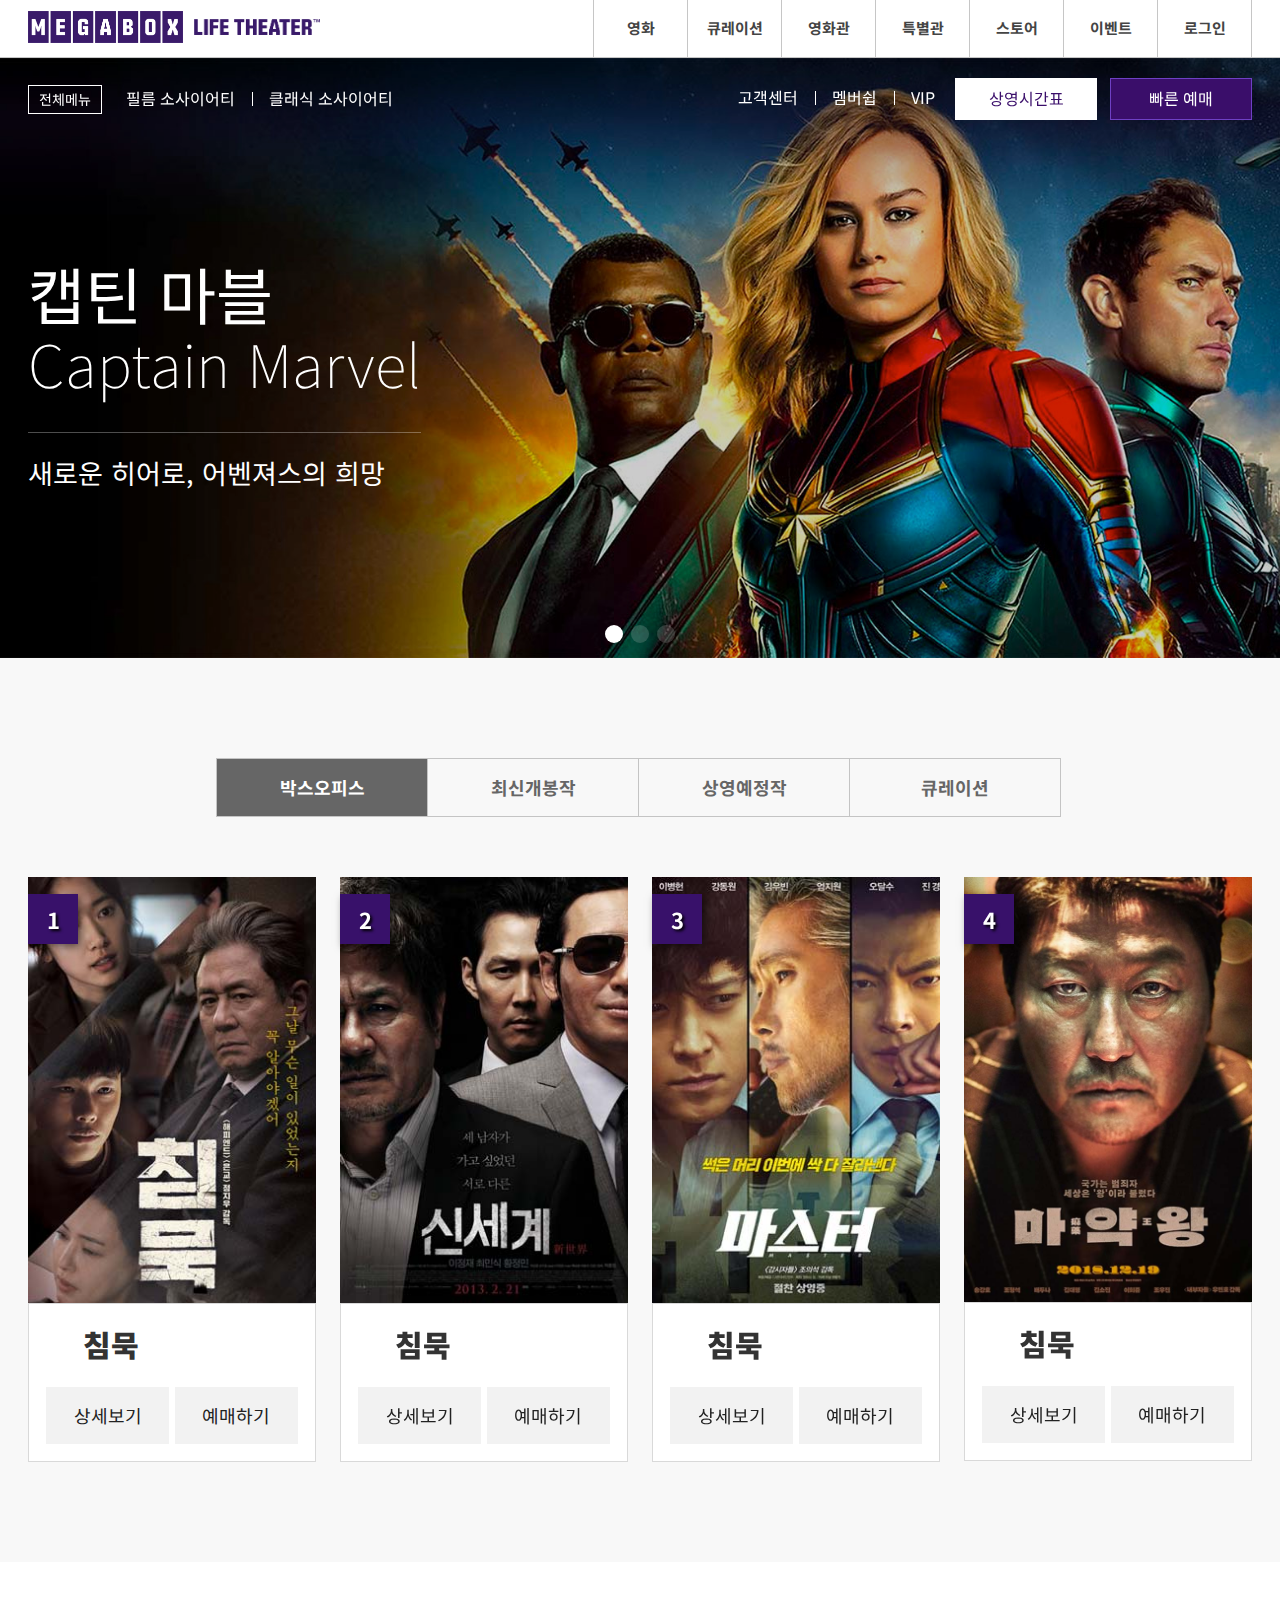
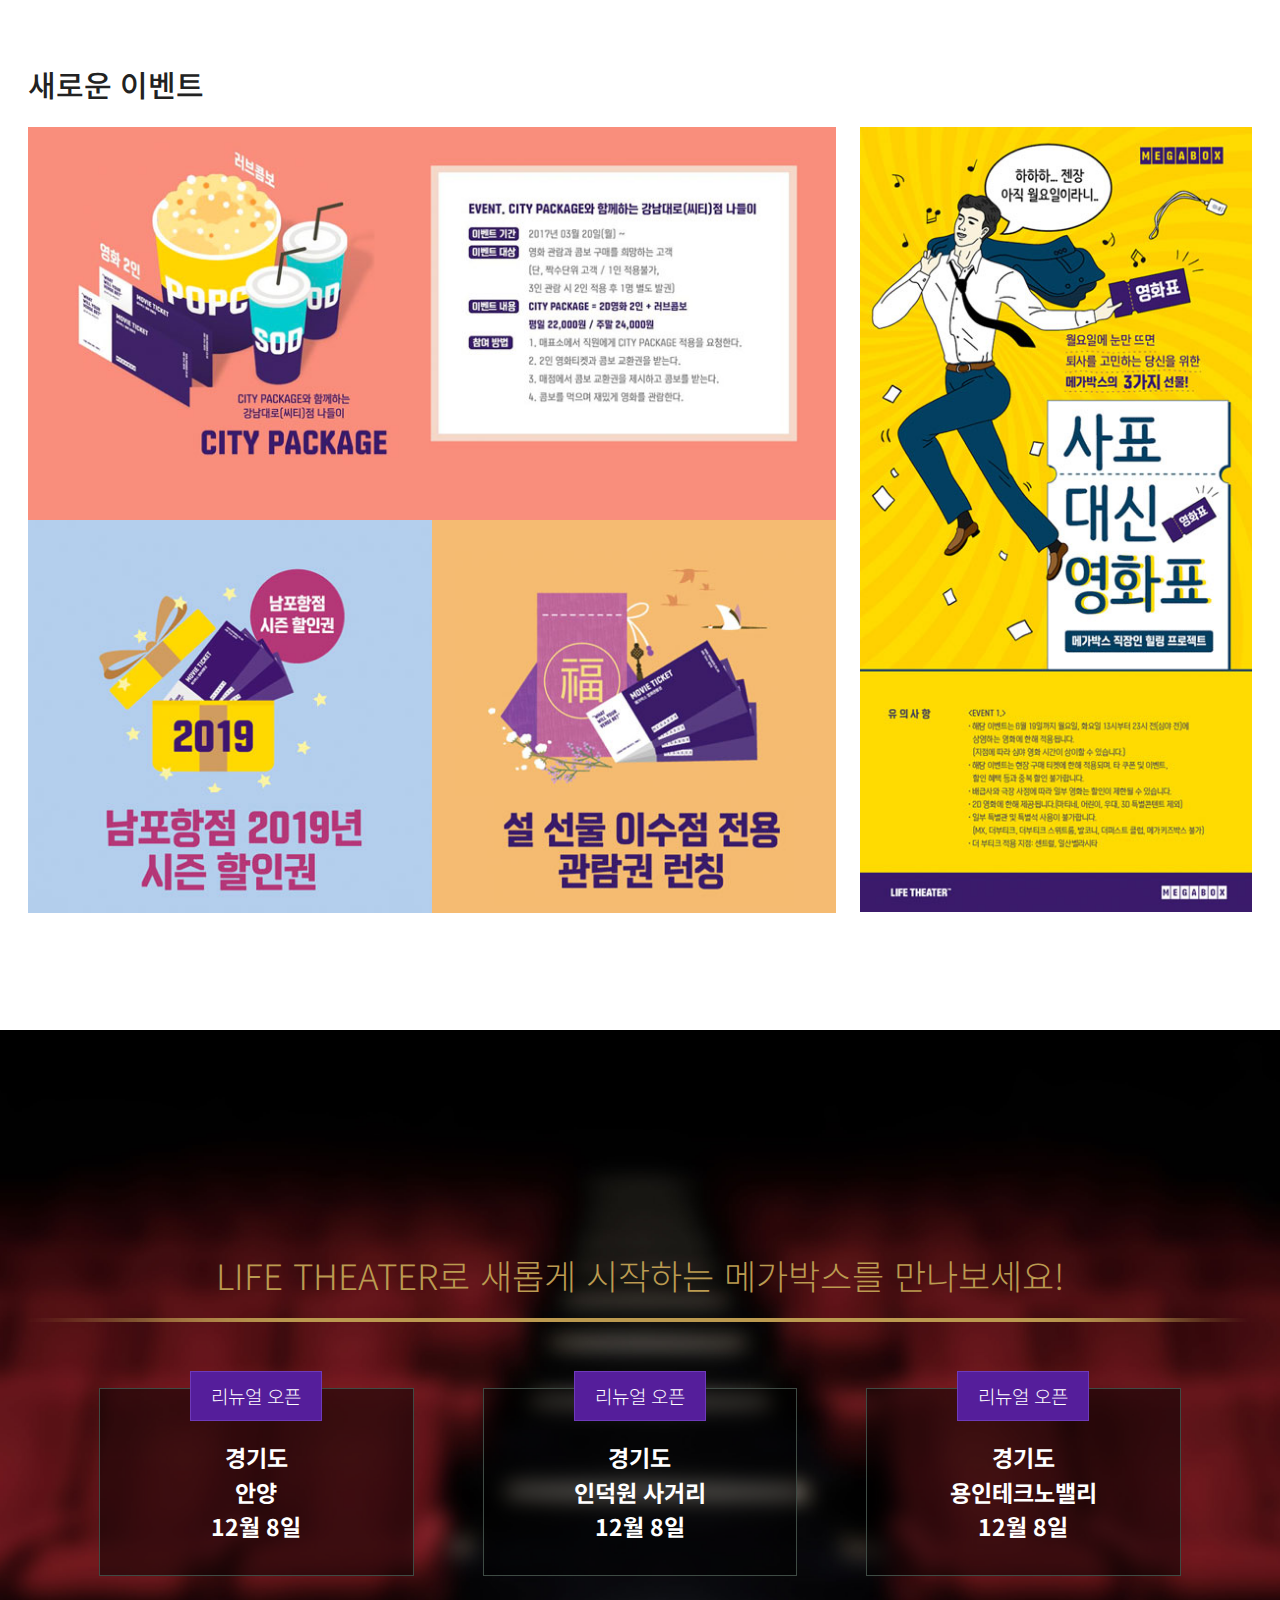
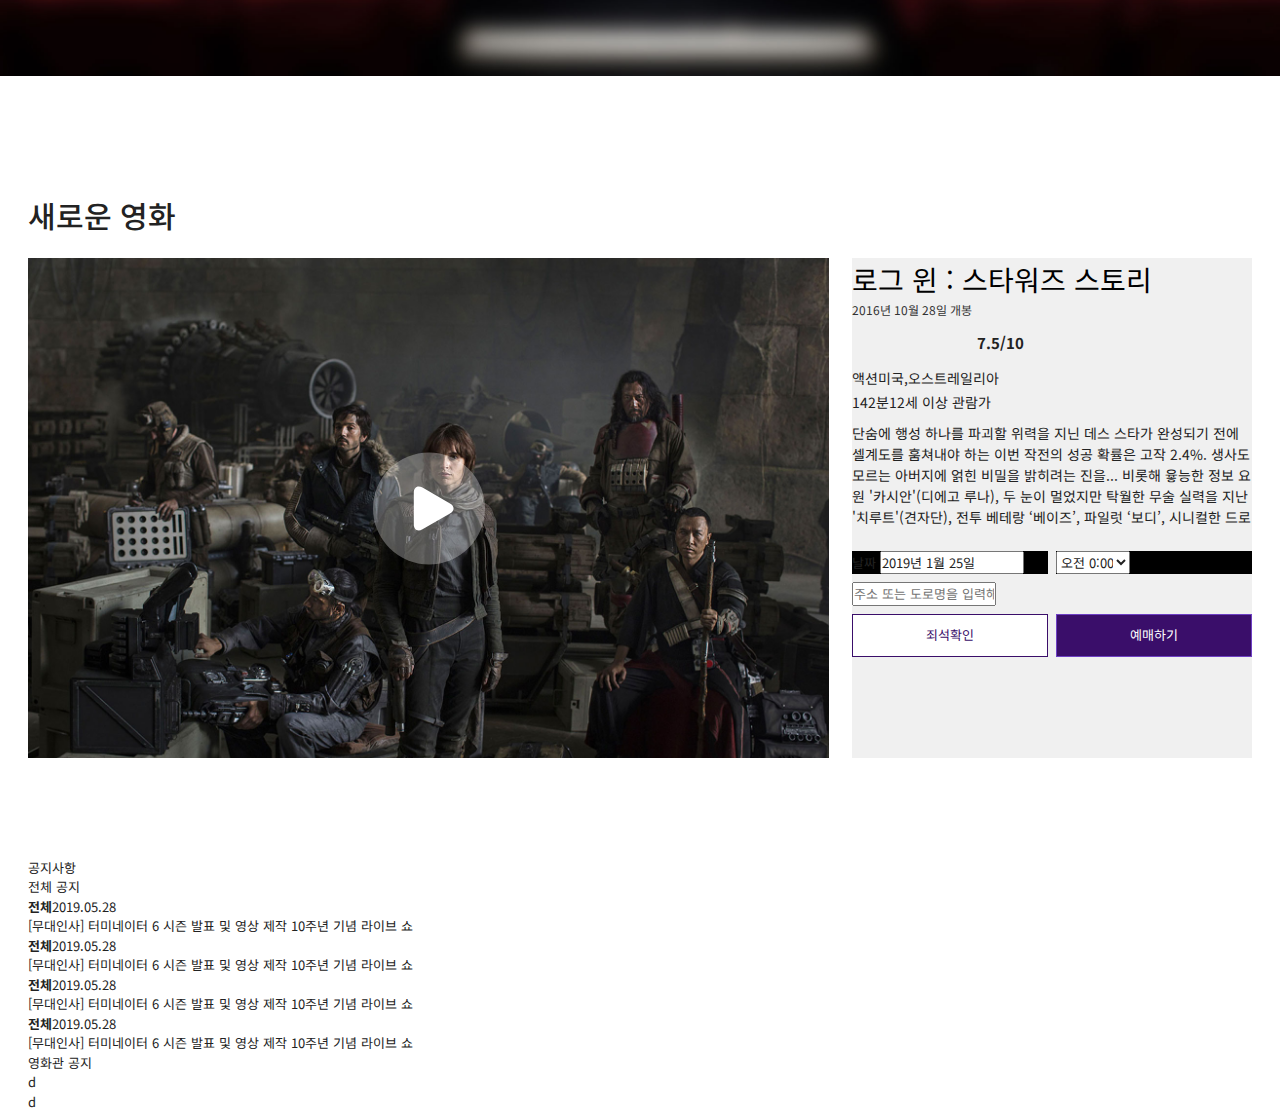
==== commit c29c59fd: "help html done" ====
--- a/index01.html
+++ b/index01.html
@@ -823,7 +823,69 @@
                 <div class="help clearfix">
                     <article class="help_box1">
                         <h3>공지사항</h3>
+                        <div class="notice">
+                            <ul>
+                                <li class="active"><a href="#">전체 공지</a>
+                                    <ul>
+                                        <li>
+                                            <dl>
+                                                <dt><strong class="bar">전체</strong><em>2019.05.28</em></dt>
+                                                <dd>[무대인사] 터미네이터 6 시즌 발표 및 영상 제작 10주년 기념 라이브 쇼</dd>
+                                            </dl>
+                                        </li>
+                                        <li>
+                                            <dl>
+                                                <dt><strong class="bar">전체</strong><em>2019.05.28</em></dt>
+                                                <dd>[무대인사] 터미네이터 6 시즌 발표 및 영상 제작 10주년 기념 라이브 쇼</dd>
+                                            </dl>
+                                        </li>
+                                        <li>
+                                            <dl>
+                                                <dt><strong class="bar">전체</strong><em>2019.05.28</em></dt>
+                                                <dd>[무대인사] 터미네이터 6 시즌 발표 및 영상 제작 10주년 기념 라이브 쇼</dd>
+                                            </dl>
+                                        </li>
+                                        <li>
+                                            <dl>
+                                                <dt><strong class="bar">전체</strong><em>2019.05.28</em></dt>
+                                                <dd>[무대인사] 터미네이터 6 시즌 발표 및 영상 제작 10주년 기념 라이브 쇼</dd>
+                                            </dl>
+                                        </li>
+                                    </ul>
+                                </li>
+                                <li><a href="#">영화관 공지</a>
+                                    <ul style="display: none;">
+                                        <li>
+                                            <dl>
+                                                <dt><strong class="bar">안양</strong><em>2019.05.28</em></dt>
+                                                <dd>[영화인사] 터미네인터6 시즌 발표 및 영상 제작 10주년 기념 라이브 쇼</dd>
+                                            </dl>
+                                        </li>
+                                        <li>
+                                            <dl>
+                                                <dt><strong class="bar">안양</strong><em>2019.05.28</em></dt>
+                                                <dd>[영화인사] 터미네인터6 시즌 발표 및 영상 제작 10주년 기념 라이브 쇼</dd>
+                                            </dl>
+                                        </li>
+                                        <li>
+                                            <dl>
+                                                <dt><strong class="bar">안양</strong><em>2019.05.28</em></dt>
+                                                <dd>[영화인사] 터미네인터6 시즌 발표 및 영상 제작 10주년 기념 라이브 쇼</dd>
+                                            </dl>
+                                        </li>
+                                        <li>
+                                            <dl>
+                                                <dt><strong class="bar">안양</strong><em>2019.05.28</em></dt>
+                                                <dd>[영화인사] 터미네인터6 시즌 발표 및 영상 제작 10주년 기념 라이브 쇼</dd>
+                                            </dl>
+                                        </li>
+                                    </ul>
+                                </li>
+                            </ul>
+                        </div>
                     </article>
+                    <article class="help_box2">d</article>
+                    <article class="help_box3">d</article>
                 </div>
             </div>
         </div>
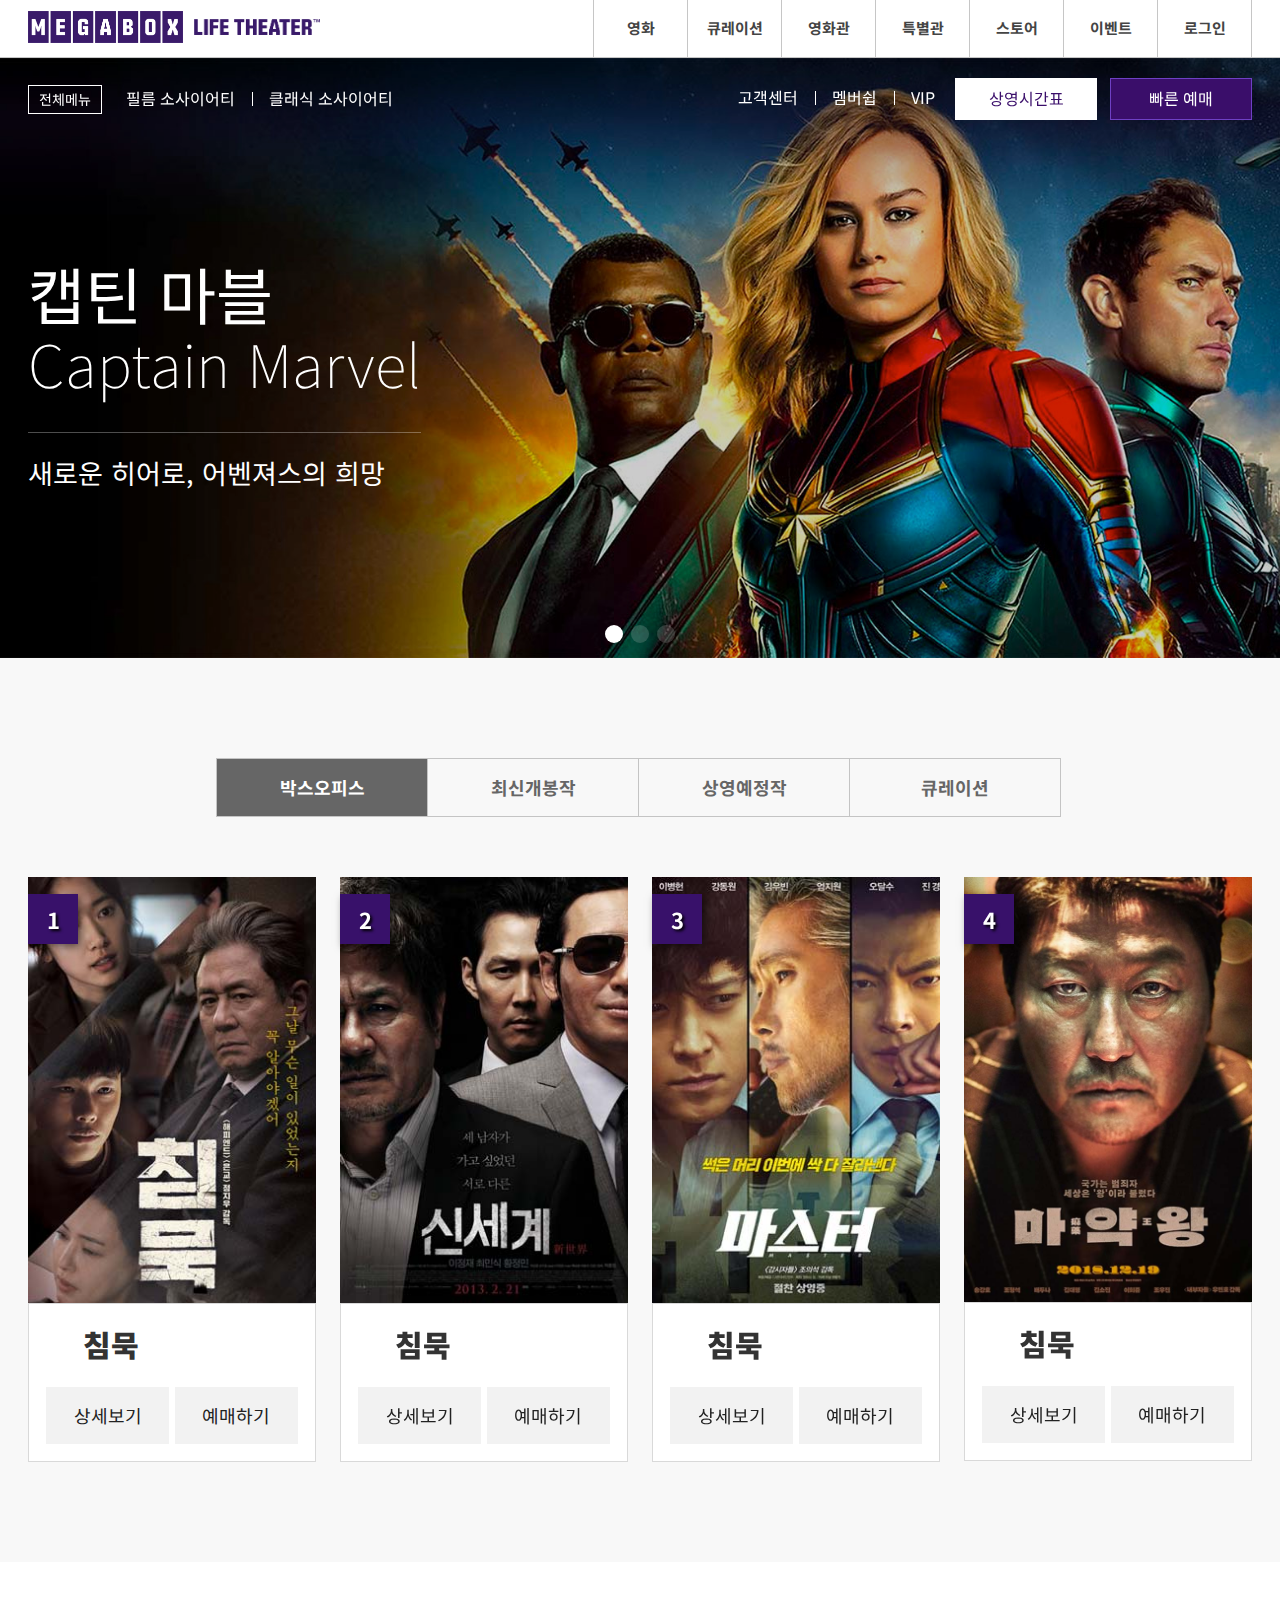
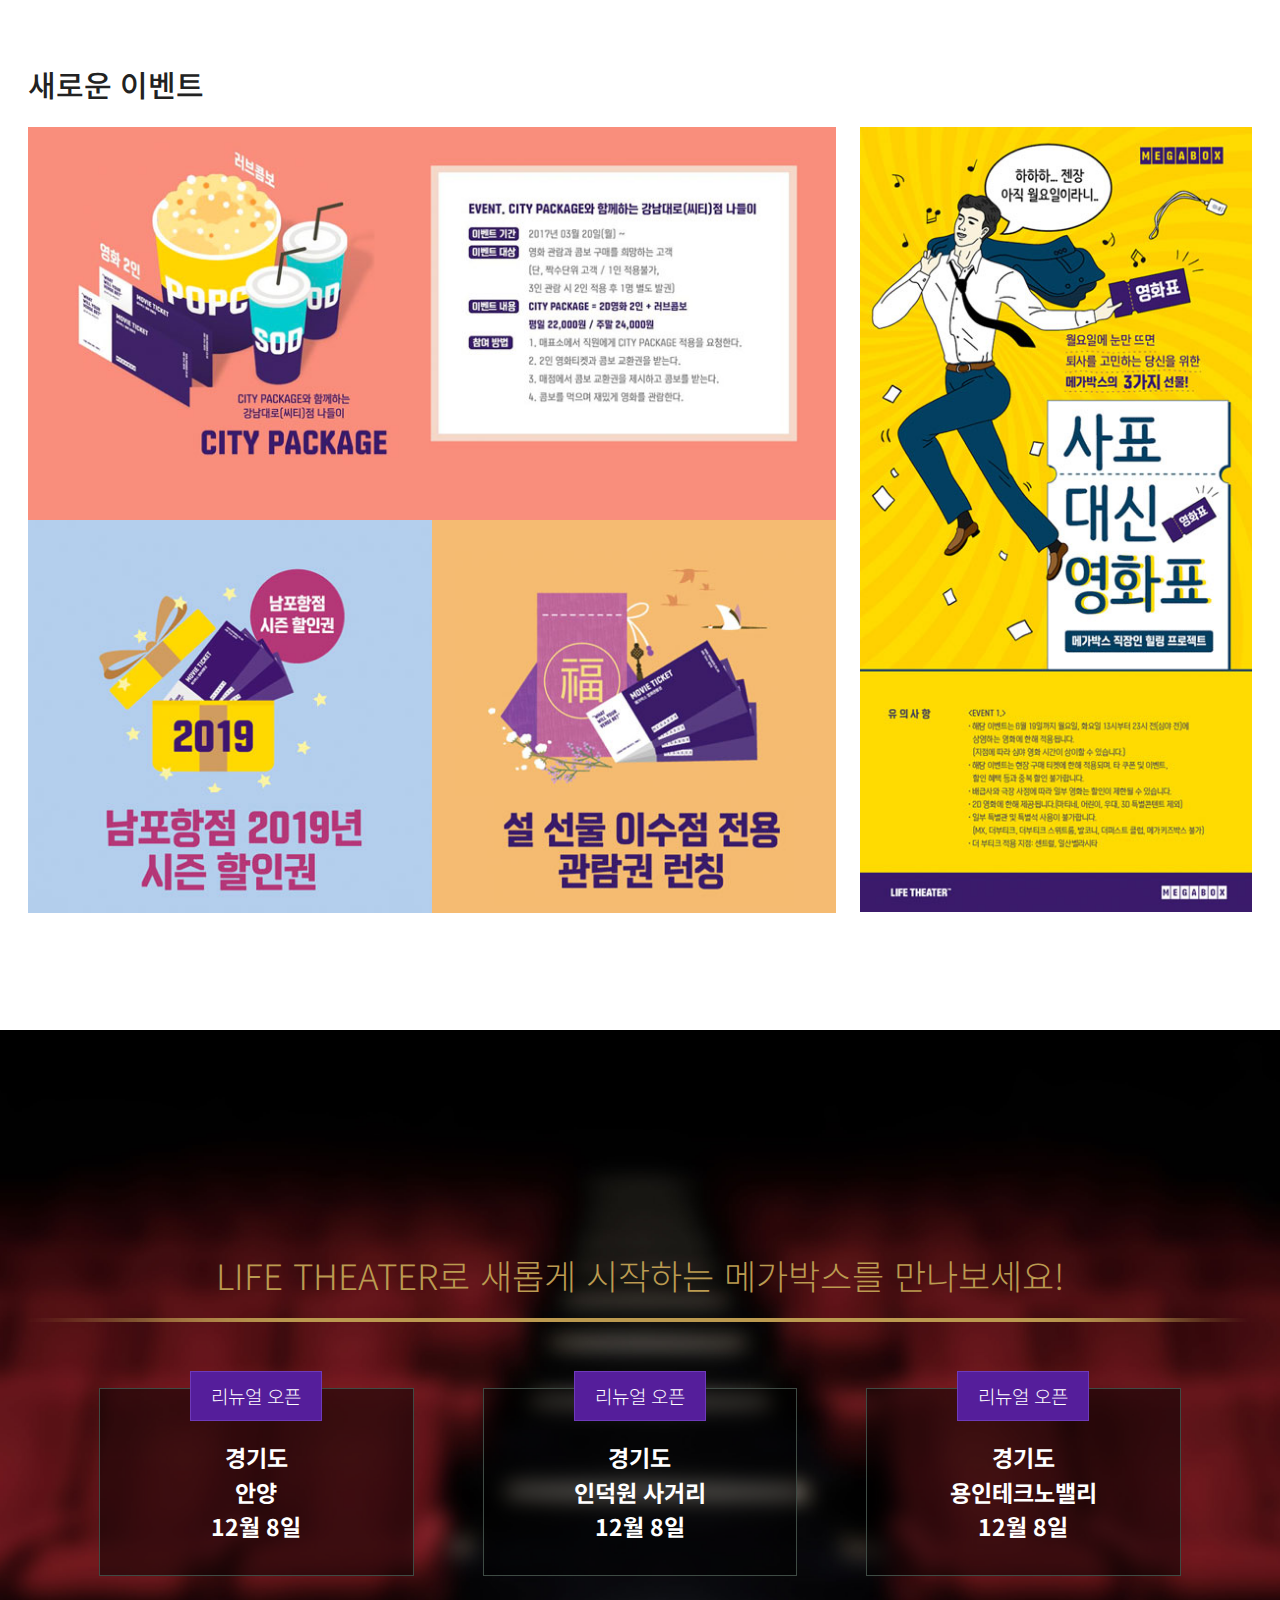
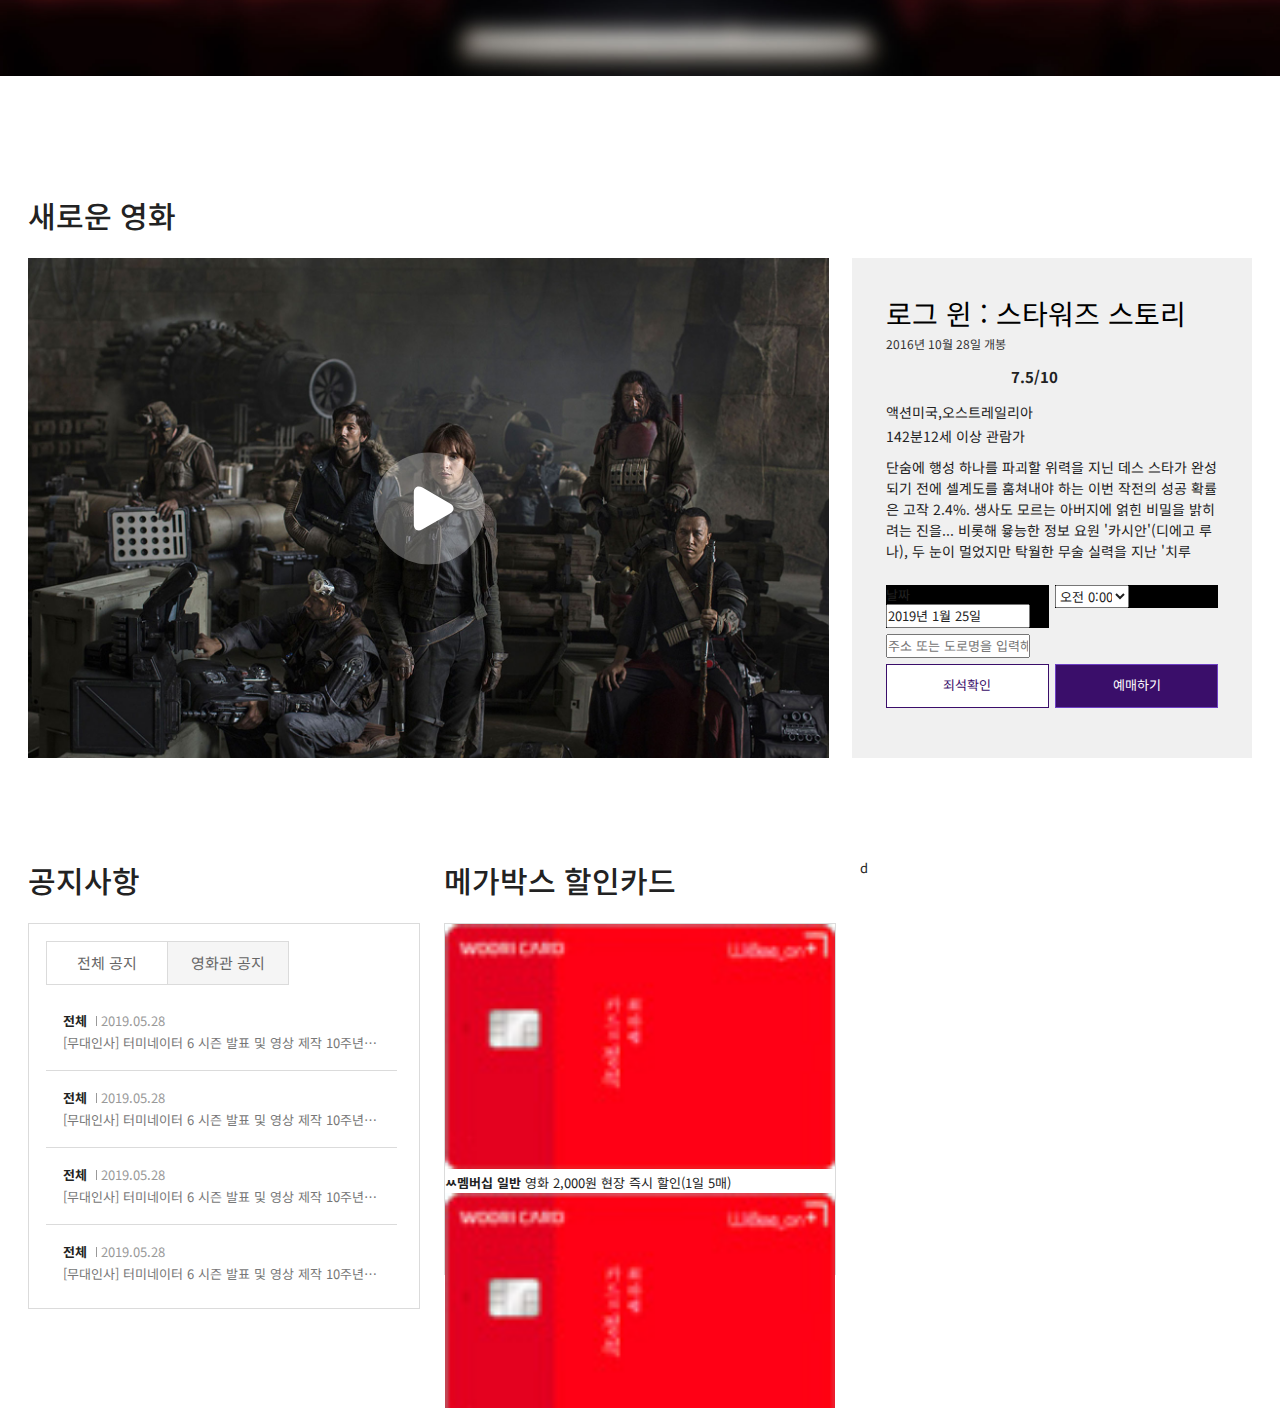
==== commit 6513e920: "card section html" ====
--- a/index01.html
+++ b/index01.html
@@ -884,7 +884,34 @@
                             </ul>
                         </div>
                     </article>
-                    <article class="help_box2">d</article>
+                    <article class="help_box2">
+                        <h3>메가박스 할인카드</h3>
+                        <div class="card">
+                            <ul>
+                                <li>
+                                    <a href="#">
+                                        <span><img src="img/card01.jpg" srcset="img/card01@2.jpg 2x" alt="card01"></span>
+                                        <strong>ㅆ멤버십 일반</strong>
+                                        <em>영화 2,000원 현장 즉시 할인(1일 5매)</em>
+                                    </a>
+                                </li>
+                                <li>
+                                    <a href="#">
+                                        <span><img src="img/card01.jpg" srcset="img/card01@2.jpg 2x" alt="card01"></span>
+                                        <strong>ㅆ멤버십 일반</strong>
+                                        <em>영화 2,000원 현장 즉시 할인(1일 5매)</em>
+                                    </a>
+                                </li>
+                                <li>
+                                    <a href="#">
+                                        <span><img src="img/card01.jpg" srcset="img/card01@2.jpg 2x" alt="card01"></span>
+                                        <strong>ㅆ멤버십 일반</strong>
+                                        <em>영화 2,000원 현장 즉시 할인(1일 5매)</em>
+                                    </a>
+                                </li>
+                            </ul>
+                        </div>
+                    </article>
                     <article class="help_box3">d</article>
                 </div>
             </div>
--- a/css/reset01.css
+++ b/css/reset01.css
@@ -1,39 +1,39 @@
-@charset "utf-8";
-
-/* 여백 초기화 */
-body,div,ul,li,dl,dd,dt,ol,h1,h2,h3,h4,h5,h6,input,fieldset,legend,p,select,table,th,td,tr,textarea,button,form,figure,figcaption{margin:0; padding:0;}
-
-/* a 링크 초기화 */
-a {color: #222; text-decoration: none;}
-a:hover {color: #2698cb;}
-
-/* 폰트 초기화 */
-body, input, textarea, select, button, table {font-family:'Noto Sans KR', AppleSDGothicNeo-Regular,'Malgun Gothic','맑은 고딕',dotum,'돋움',sans-serif; color: #222; font-size: 13px; line-height: 1.5;}
-
-/* 폰트 스타일 초기화 */
-em,address {font-style: normal;}
-
-/* 블릿기호 초기화 */
-ul,li,ol {list-style:none;}
-
-/* 제목 태그 초기화 */
-h1,h2,h3,h4,h5,h6 {font-size: 13px; font-weight: normal;}
-
-/* 테두리 초기화 */
-img,fieldset {border:0 none;}
-
-/* 버튼 초기화 */
-button {border: 0;}
-
-/* 반응형 */
-video,img {width: 100%;}
-
-/* clearfix */
-.clearfix{*zoom:1;}
-.clearfix:before, .clearfix:after {display: block; content: '';line-height: 0;}
-.clearfix:after {clear: both;}
-
-/* IR 효과 */
-.ir_pm {display:block; overflow:hidden; font-size:0; line-height:0; text-indent:-9999px;} /* 의미있는 이미지의 대체 텍스트를 제공하는 경우(Phark Method) */
-.ir_wa {display:block; overflow:hidden; position:relative; z-index:-1; width:100%; height: 100%;} /* 의미있는 이미지의 대체 텍스트로 이미지가 없어도 대체 텍스트를 보여주고자 할 때(WA IR) */
+@charset "utf-8";
+
+/* 여백 초기화 */
+body,div,ul,li,dl,dd,dt,ol,h1,h2,h3,h4,h5,h6,input,fieldset,legend,p,select,table,th,td,tr,textarea,button,form,figure,figcaption{margin:0; padding:0;}
+
+/* a 링크 초기화 */
+a {color: #222; text-decoration: none;}
+a:hover {color: #2698cb;}
+
+/* 폰트 초기화 */
+body, input, textarea, select, button, table {font-family:'Noto Sans KR', AppleSDGothicNeo-Regular,'Malgun Gothic','맑은 고딕',dotum,'돋움',sans-serif; color: #222; font-size: 13px; line-height: 1.5;}
+
+/* 폰트 스타일 초기화 */
+em,address {font-style: normal;}
+
+/* 블릿기호 초기화 */
+ul,li,ol {list-style:none;}
+
+/* 제목 태그 초기화 */
+h1,h2,h3,h4,h5,h6 {font-size: 13px; font-weight: normal;}
+
+/* 테두리 초기화 */
+img,fieldset {border:0 none;}
+
+/* 버튼 초기화 */
+button {border: 0;}
+
+/* 반응형 */
+video,img {width: 100%;}
+
+/* clearfix */
+.clearfix{*zoom:1;}
+.clearfix:before, .clearfix:after {display: block; content: '';line-height: 0;}
+.clearfix:after {clear: both;}
+
+/* IR 효과 */
+.ir_pm {display:block; overflow:hidden; font-size:0; line-height:0; text-indent:-9999px;} /* 의미있는 이미지의 대체 텍스트를 제공하는 경우(Phark Method) */
+.ir_wa {display:block; overflow:hidden; position:relative; z-index:-1; width:100%; height: 100%;} /* 의미있는 이미지의 대체 텍스트로 이미지가 없어도 대체 텍스트를 보여주고자 할 때(WA IR) */
 .ir_so {overflow: hidden; position:absolute; width:0; height:0; line-height:0; text-indent:-9999px;} /* 대체 텍스트가 아닌 접근성을 위한 숨김 텍스트를 제공할 때 */--- a/css/stlye01.css
+++ b/css/stlye01.css
@@ -1,284 +1,312 @@
-@charset "utf-8";
-
-/* 레이아웃 */
-#mNav {display: none; position: absolute; top: 10px; right: 14px;}
-#header {width: 100%; background-color: #fff; border-bottom: 1px solid #c6c6c6;}
-#banner {position: relative;}
-#movie {background-color: #f8f8f8;}
-#opening {margin: 17px 0; background: url(../img/bg01.jpg) no-repeat center top; background-size: cover;}
-
-/* 가운데 영역 */
-.container {position: relative; width: 1280px; margin: 0 auto; background: rgba(0,0,0,0); }
-
-/* 로우 영역 */
-.row {padding: 0 28px;}
-
-/* 모바일 메뉴 */
-.ham {display: block; width: 25px; height: 10px; background: rgba(0,0,0,0); padding: 15px 10px 10px 10px;}
-.ham span {position: relative; display: block; width: 25px; height: 4px; background: #39106a;}
-.ham span:before {
-    content: '';
-    width: 25px; height: 4px; background: #39106a;
-    position: absolute; left: 0; bottom: -7px;
-}
-.ham span:after {
-    content: '';
-    width: 25px; height: 4px; background: #39106a;
-    position: absolute; left: 0; top: -7px;
-}
-
-/* 헤더 영역 */
-.header h1 {float: left;}
-.header h1 em {padding: 15px 8px 5px 0; display: inline-block;}
-.header h1 em img {width: 155px;}
-.header h1 strong {display: block; position: absolute; left: 194px; top: 23px;}
-.header h1 strong img {width: 126px;}
-.header .nav {float: right;}
-.header .nav ul {border-left: 1px solid #c6c6c6}
-.header .nav ul li {float: left; width: 103px; text-align: center; border-right: 1px solid #c6c6c6;}
-.header .nav ul li a {display: block; padding: 19px 10px; font-size: 17px; font-weight: 700; color: #444;}
-
-/* 배너 */
-.banner_menu {overflow: hidden; position: absolute; left: 0; top: 20px; width: 100%; height: 100px; z-index: 10;}
-.banner_menu a {color: #fff; font-size: 16px; transition: all 0.3s;}
-.banner_menu a:hover {color: #c1c1c1;}
-.banner_menu .bm_left {float: left;}
-.banner_menu .bm_left ul {padding-top: 7px;}
-.banner_menu .bm_left li {display: inline; position: relative; margin-right: 30px;}
-.banner_menu .bm_left li.total {margin-right: 20px;}
-.banner_menu .bm_left li.total a {font-size: 14px; padding: 3px 10px; display: inline-block; border: 1px solid #fff; transition: all 0.3s;}
-.banner_menu .bm_left li.total a:hover {background: #fff; border-color: #000; color: #000;}
-.banner_menu .bm_right {float: right; overflow: hidden;}
-.banner_menu .bm_right ul {float: left;}
-.banner_menu .bm_right ul:first-child {padding-top: 7px;}
-.banner_menu .bm_right li {position: relative; display: inline; text-align: center; margin-right: 20px;}
-.banner_menu .bm_right li.line {margin-right: 30px;}
-.banner_menu .bm_right li.white {margin-right: 10px;}
-.banner_menu .bm_right li.white a {width: 80px; background-color: #fff; color: #3a0e6a; padding: 7px 30px 9px 30px; display: inline-block; border: 1px solid #fff;}
-.banner_menu .bm_right li.purple {margin-right: 0;}
-.banner_menu .bm_right li.purple a {width: 80px; background-color: #3a0e6a; color: #fff; padding: 7px 30px 9px 30px; display: inline-block; border: 1px solid #6e40c4;}
-.banner_menu li.line:after {content: ''; width: 1px; height: 14px; background: #fff; position: absolute; right: -18px; top: 2px;}
-
-/* 슬라이드 */
-.slider {width: 100%; height: 600px;}
-.slider .ss1 {background: url(../img/swiper01.jpg) no-repeat center center; background-size: cover;}
-.slider .ss2 {background: url(../img/swiper01.jpg) no-repeat center center; background-size: cover;}
-.slider .ss3 {background: url(../img/swiper01.jpg) no-repeat center center; background-size: cover;}
-.slider .swiper-slide h2 {position: relative; display: inline-block; font-size: 62px; line-height: 70px; color: #fff; margin-top: 200px;}
-.slider .swiper-slide h2:after {content: ''; width: 100%; height: 1px; background: rgba(255,255,255,0.3); position: absolute; left: 0; bottom: -35px;}
-.slider .swiper-slide h2 em {display: block; font-size: 59px; font-weight: 100;}
-.slider .swiper-slide p {font-size: 27px; color: #fff; padding-top: 55px;}
-
-/* 무비 */
-.movie {padding: 100px 0;}
-.movie_title {margin-bottom: 60px;}
-.movie_title ul {overflow: hidden; width: 848px; margin: 0 auto;}
-.movie_title li {float: left; width: 210px; text-align: center; border: 1px solid #c4c4c4; margin-right: -1px;}
-.movie_title li a {display: block; padding: 15px 0; font-size: 18px; color: #666; font-weight: 700;}
-.movie_title li.active a {background: #666; color: #fff;}
-.movie_chart {overflow: hidden;}
-.movie_chart > div > div > div {float: left; width: 292px; margin-right: 18px;}
-.movie_chart > div > div > div:last-child {margin-right: 0;}
-.movie_chart > div > div > div .poster {position: relative;}
-.movie_chart > div > div > div .poster img {display: block;}
-.movie_chart > div > div > div .poster .rank {position: absolute; top: 17px; left: 0; width: 50px; height: 50px; font-size: 22px; box-shadow: 3px 3px 8px rgba(0,0,0,0.5); line-height: 50px; background-color: #38116a; text-align: center;}
-.movie_chart > div > div > div .poster .rank strong {color: #fff; text-shadow: 2px 2px 3px rgba(0,0,0,1);}
-.movie_chart > div > div > div .poster .mx {position: absolute; top: 17px; right: 17px;}
-.movie_chart > div > div > div .poster .mx span {width: 103px; height: 25px; display: block;}
-.movie_chart > div > div > div .poster .mx .m {background-position: 0 -75px;}
-.movie_chart > div > div > div .poster .mx .b {background-position: 0 -100px;}
-.movie_chart > div > div > div .infor {background: #fff; padding: 17px; border: 1px solid #d9d9d9;}
-.movie_chart > div > div > div .infor h3 {color: #333; font-size: 30px; font-weight: 700; margin-bottom: 20px;}
-.movie_chart > div > div > div .infor h3 span {width: 29px; height: 29px; display: inline-block; margin-top: 9px; vertical-align: -2px;}
-.movie_chart > div > div > div .infor h3 span.all {background-position: -87px -125px;}
-.movie_chart > div > div > div .infor h3 span.a12 {background-position: -58px -125px;}
-.movie_chart > div > div > div .infor h3 span.a15 {background-position: 0px -125px;}
-.movie_chart > div > div > div .infor h3 span.a19 {background-position: -29px -125px;}
-.movie_chart > div > div > div .infor .infor_btn {overflow: hidden;}
-.movie_chart > div > div > div .infor .infor_btn a {float: left; width: 49%; margin-right: 2%; text-align: center; background: #f2f2f2; font-size: 18px; padding: 15px 0; box-sizing: border-box;}
-.movie_chart > div > div > div .infor .infor_btn a:last-child {margin-right: 0;}
-
-/* 이벤트 */
-.event {overflow: hidden; padding: 100px 0;}
-.event img {display: block;}
-.event h2 {font-size: 30px; font-weight: 500; margin-bottom: 20px;}
-.event .event_left {overflow: hidden; float: left; width: 66%; margin-right: 2%; }
-.event .event_left .event_box1 {float: left; width: 50%;}
-.event .event_left .event_box2 {float: left; width: 50%;}
-.event .event_right {float: left; width: 32%;}
-
-/* 오프닝 */
-.opening {padding: 100px 0; text-align: center; color: #bb9b51;}
-.opening h2 {margin-bottom: 15px;}
-.opening h2 .grand {background-position: 0 -175px; display: inline-block; width: 330px; height: 50px;}
-.opening .date {background-position: 0 -225px; display: inline-block; width: 260px; height: 45px;}
-.opening .desc {font-size: 35px; font-weight: 300; padding-bottom: 20px; background: url(../img/bar.png) no-repeat bottom center; background-size: 100%;}
-.opening .open_box {overflow: hidden; padding: 20px 3% 0 3%;}
-.opening .open_box > div {float: left; width: 27.333%; margin: 4% 3% 0 3%; box-sizing: border-box; background: rgba(0,0,0,0.5); border: 1px solid #3e4b44;}
-.opening .open_box > div h3 {color: #fff; font-weight: 300; border: 1px solid #6e3abb; margin-top: -24px; font-size: 19px; display: inline-block; padding: 10px 20px; background: #551e9b;}
-.opening .open_box > div p {font-size: 23px; color: #fff; font-weight: 700; padding: 6% 0 10% 0;}
-.opening .open_box > div em {display: block; font-weight: bold;}
-.opening .open_box > div strong {display: block; font-weight: bold;}
-
-/* 새로운 영화 */
-.new {padding: 100px 0; position: relative;}
-.new h2 {font-size: 30px; font-weight: 500; margin-bottom: 20px;}
-.new .new_left {position: relative; margin-right: 423px; height: 500px; background: #ccc url(../img/new01.jpg) center center; background-size: cover;}
-.new .new_left .play {position: absolute; left: 50%; top: 50%; transform: translate(-50%, -50%); width: 120px; height: 120px;}
-.new .new_left .play .st0 {fill: #fff; opacity: 0.3}
-.new .new_left .play .st1 {fill: #fff;}
-.new .new_right {position: absolute; right: 0; top: 165px; width: 400px; height: 500px; background: #f0f0f0;}
-
-.new .new_right .title {font-size: 28px; color: #000;}
-.new .new_right .release {font-size: 12px; color: #333;}
-.new .new_right .star {padding: 13px 0;}
-.new .new_right .star strong {font-size: 15px; padding-left: 5px;}
-.new .new_right .star span {display: inline-block; width: 20px; height: 20px; vertical-align: -3px;}
-.new .new_right .star .star1 {background-position: -393px 0;}
-.new .new_right .star .star2 {background-position: -412px 0;}
-.new .new_right .star .star0 {background-position: -374px 0;}
-
-.new .new_right .summary {font-size: 14px;}
-.new .new_right .genre {padding-bottom: 3px;}
-.new .new_right .age {padding-bottom: 10px;}
-.new .new_right .desc {margin-bottom: 20px; height: 108px; overflow: hidden;}
-
-.new .new_right .select {overflow: hidden;}
-.new .new_right .select .s1 {float: left; width: 49%; background: #000; margin-right: 2%;}
-.new .new_right .select .s2 {float: left; width: 49%; background: #000;}
-.new .new_right .select .s3 {float: left; width: 100%; margin-top: 2%;}
-.new .new_right .btn {overflow: hidden; margin-top: 2%; text-align: center;}
-.new .new_right .btn a {float: left; width: 49%; box-sizing: border-box; display: block; padding: 10px 30px 12px 30px;}
-.new .new_right .btn a.white {background-color: #fff; margin-right: 2%; color: #3a0e6a; border: 1px solid #3a0e6a;}
-.new .new_right .btn a.purple {background-color: #3a0e6a; color: #fff; border: 1px solid #6e40c4;}
-
-
-
-
-/* 미디어쿼리 */
-@media (max-width: 1290px){
-    .container {width: 100%;}
-    .header .nav ul li {width: 93px;}
-    .header .nav ul li a {font-size: 15px; padding: 17px 10px}
-    .header h1 em {padding: 11px 8px 5px 0;}
-    .header h1 strong {top: 19px;}
-    
-    .swiper-button-prev, .swiper-button-next {display: none;}
-}
-
-@media (max-width: 1024px){
-    #mNav {display: block;}
-    .nav {display: none;}
-    .row {padding: 0 24px;}
-    .header h1 {float: none; text-align: center;}
-    .header h1 strong {left: 24px;}
-    
-    .banner_menu .bm_left ul {display: none;}
-    .banner_menu .bm_right ul:first-child {display: none;}
-}
-
-@media (max-width: 960px){
-    .slider {height: 500px;}
-    .slider .swiper-slide h2 {margin-top: 170px; font-size: 37px; line-height: 45px;}
-    .slider .swiper-slide h2:after {bottom: -15px;}
-    .slider .swiper-slide h2 em {font-size: 34px;}
-    .slider .swiper-slide p {font-size: 16px; padding-top: 35px;}
-    
-    .movie_title ul {width: auto;}
-    .movie_title li {width: 25%; box-sizing: border-box;}
-    
-    .opening {padding: 50px 0;}
-    .opening .open_box {display: none;}
-    .opening .desc {background: none; font-size: 25px;}
-}
-
-@media (max-width: 768px){
-    body {background: #d9d7e0;}
-    
-    .row {padding: 0 16px;}
-    #mNav {right: 6px;}
-    .header h1 {text-align: left;}
-    .header h1 strong {display: none;}
-    
-    #movie {background: none;}
-    #movie .row {background: #fff; margin: 24px 24px 0px 24px; padding: 24px;}
-    #movie .ir_so {position: static; width: auto; height: auto; line-height: normal; text-indent: 0; font-size: 24px; font-weight: bold; padding-bottom: 20px;}
-    .movie {padding: 0;}
-    .movie_title {margin-bottom: 30px;}
-    .movie_title ul {position: relative; padding-bottom: 10px;}
-    .movie_title ul:before {content: ''; position: absolute; z-index: 1; left: 0; bottom: 0; width: 100%; height: 2px; background: #e1e1e1;}
-    .movie_title li {width: auto; border: 0;}
-    .movie_title li a {position: relative; font-size: 18px; color: #666; font-weight: 400; padding: 0; margin-right: 35px;}
-    .movie_title li.active a:before {content: ''; position: absolute; z-index: 2; left: 0; bottom: -10px; width: 100%; height: 2px; background: #666;}
-    .movie_title li.active a {background: none; color: #666;}
-    
-    #event .row {padding: 24px;}
-    .event {padding: 24px; background: #fff;}
-    .event h2 {font-size: 24px; font-weight: 700;}
-    .event .event_left {width: 100%; margin-right: 0;}
-    .event .event_right {display: none;}
-    
-    #opening {margin: 0;}
-}
-
-@media (max-width: 600px){
-    .slider {height: 400px;}
-    .slider .swiper-slide h2 {margin-top: 140px; font-size: 24px; line-height: 30px;}
-    .slider .swiper-slide h2:after {bottom: -5px;}
-    .slider .swiper-slide h2 em {font-size: 20px;}
-    .slider .swiper-slide p {font-size: 14px; padding-top: 25px;}
-    
-    .banner_menu {top: 16px;}
-    .banner_menu .bm_right li.white a {font-size: 14px; padding: 3px 5px 5px 5px; color: #fff; background: rgba(0,0,0,0.6); border-color:#fff;}
-    .banner_menu .bm_right li.purple a {font-size: 14px; padding: 3px 5px 5px 5px; color: #fff; background: rgba(0,0,0,0.6); border-color:#fff;}
-    .swiper-pagination-bullet {width: 13px !important; height: 13px !important;}
-
-    #movie .container:after {content: ''; position: absolute; z-index: 20; top: 0; right: 0; width: 8px; height: 100%; background: #d9d7e0;}
-    #movie .row {position: relative; margin: 8px; padding: 16px; margin-right: 0; padding-right: 0;}
-    #movie .row:after {content: ''; position: absolute; top: 0; right: 0; z-index: 10; width: 24px; height: 100%; background-color: #fff;}
-    #movie .ir_so {font-size: 18px; padding-bottom: 10px;}
-    .movie_title {margin-bottom: 20px;}
-    .movie_title ul {padding-bottom: 8px; white-space: nowrap; overflow-x: auto;}
-    .movie_title li a {font-size: 14px; margin-right: 15px;}
-    .movie_title li.active a:before {bottom: -8px;}
-    .movie_chart {position: relative; z-index: 30;}
-    .movie_chart > div > div > div .infor {padding: 5px;}
-    .movie_chart > div > div > div .infor h3 {text-align: center; margin: 5px 0 10px;}
-    .movie_chart > div > div > div .infor h3 strong {display: block; font-size: 19px; color: #222; font-weight: 300;}
-    .movie_chart > div > div > div .infor h3 span {display: none;}
-    .movie_chart > div > div > div .infor .infor_btn a {width: 52%; margin-left: 24%; display: block; margin-right: 0; padding: 5px; color: #777; margin-bottom: 5px; box-sizing: border-box; font-size: 14px; background: none; border: 1px solid #ddd;}
-    .movie_chart > div > div > div .infor .infor_btn a:last-child {display: none;}
-    
-    #event .row {padding: 0 8px;}
-    .event {padding: 16px;}
-    .event h2 {font-size: 18px; margin-bottom: 10px;}
-    
-    #opening {margin: 8px 0;}
-    .opening {padding: 20px 0;}
-    .opening h2 {margin-bottom: 10px;}
-    .opening h2 .grand {background-size: 300px; background-position: 0 -105px; width: 197px; height: 24px;}
-    .opening .date {display: none}
-    .opening .desc {font-size: 16px; font-weight: 400; padding-bottom: 0;}
-
-    #new .row {padding: 0 8px;}
-    .new {padding: 16px; margin-top: 8px;}
-    .new h2 {font-size: 18px; margin-bottom: 0;}
-    .new .new_left {height: 300px;}
-    .new .new_right {padding: 17px;}
-    .new .new_right .title {font-size: 22px;}
-    .new .new_right .star {padding: 9px 0;}
-    .new .new_right .select .s1 {width: 100%; margin-right: 0; margin-bottom: 2%;}
-    .new .new_right .select .s2 {width: 100%;}
-}
-
-@media (max-width: 480px){
-    
-}
-
-@media (max-width: 320px){
-    .movie_title li a {margin-right: 9px;}
-}
-
-
-
-
+@charset "utf-8";
+
+/* 레이아웃 */
+#mNav {display: none; position: absolute; top: 10px; right: 14px;}
+#header {width: 100%; background-color: #fff; border-bottom: 1px solid #c6c6c6;}
+#banner {position: relative;}
+#movie {background-color: #f8f8f8;}
+#event {}
+#opening {margin: 17px 0; background: url(../img/bg01.jpg) no-repeat center top; background-size: cover;}
+#new {}
+
+/* 가운데 영역 */
+.container {position: relative; width: 1280px; margin: 0 auto; background: rgba(0,0,0,0); }
+
+/* 로우 영역 */
+.row {padding: 0 28px;}
+
+/* 모바일 메뉴 */
+.ham {display: block; width: 25px; height: 10px; background: rgba(0,0,0,0); padding: 15px 10px 10px 10px;}
+.ham span {position: relative; display: block; width: 25px; height: 4px; background: #39106a;}
+.ham span:before {
+    content: '';
+    width: 25px; height: 4px; background: #39106a;
+    position: absolute; left: 0; bottom: -7px;
+}
+.ham span:after {
+    content: '';
+    width: 25px; height: 4px; background: #39106a;
+    position: absolute; left: 0; top: -7px;
+}
+
+/* 헤더 영역 */
+.header h1 {float: left;}
+.header h1 em {padding: 15px 8px 5px 0; display: inline-block;}
+.header h1 em img {width: 155px;}
+.header h1 strong {display: block; position: absolute; left: 194px; top: 23px;}
+.header h1 strong img {width: 126px;}
+.header .nav {float: right;}
+.header .nav ul {border-left: 1px solid #c6c6c6}
+.header .nav ul li {float: left; width: 103px; text-align: center; border-right: 1px solid #c6c6c6;}
+.header .nav ul li a {display: block; padding: 19px 10px; font-size: 17px; font-weight: 700; color: #444;}
+
+/* 배너 */
+.banner_menu {overflow: hidden; position: absolute; left: 0; top: 20px; width: 100%; height: 100px; z-index: 10;}
+.banner_menu a {color: #fff; font-size: 16px; transition: all 0.3s;}
+.banner_menu a:hover {color: #c1c1c1;}
+.banner_menu .bm_left {float: left;}
+.banner_menu .bm_left ul {padding-top: 7px;}
+.banner_menu .bm_left li {display: inline; position: relative; margin-right: 30px;}
+.banner_menu .bm_left li.total {margin-right: 20px;}
+.banner_menu .bm_left li.total a {font-size: 14px; padding: 3px 10px; display: inline-block; border: 1px solid #fff; transition: all 0.3s;}
+.banner_menu .bm_left li.total a:hover {background: #fff; border-color: #000; color: #000;}
+.banner_menu .bm_right {float: right; overflow: hidden;}
+.banner_menu .bm_right ul {float: left;}
+.banner_menu .bm_right ul:first-child {padding-top: 7px;}
+.banner_menu .bm_right li {position: relative; display: inline; text-align: center; margin-right: 20px;}
+.banner_menu .bm_right li.line {margin-right: 30px;}
+.banner_menu .bm_right li.white {margin-right: 10px;}
+.banner_menu .bm_right li.white a {width: 80px; background-color: #fff; color: #3a0e6a; padding: 7px 30px 9px 30px; display: inline-block; border: 1px solid #fff;}
+.banner_menu .bm_right li.purple {margin-right: 0;}
+.banner_menu .bm_right li.purple a {width: 80px; background-color: #3a0e6a; color: #fff; padding: 7px 30px 9px 30px; display: inline-block; border: 1px solid #6e40c4;}
+.banner_menu li.line:after {content: ''; width: 1px; height: 14px; background: #fff; position: absolute; right: -18px; top: 2px;}
+
+/* 슬라이드 */
+.slider {width: 100%; height: 600px;}
+.slider .ss1 {background: url(../img/swiper01.jpg) no-repeat center center; background-size: cover;}
+.slider .ss2 {background: url(../img/swiper01.jpg) no-repeat center center; background-size: cover;}
+.slider .ss3 {background: url(../img/swiper01.jpg) no-repeat center center; background-size: cover;}
+.slider .swiper-slide h2 {position: relative; display: inline-block; font-size: 62px; line-height: 70px; color: #fff; margin-top: 200px;}
+.slider .swiper-slide h2:after {content: ''; width: 100%; height: 1px; background: rgba(255,255,255,0.3); position: absolute; left: 0; bottom: -35px;}
+.slider .swiper-slide h2 em {display: block; font-size: 59px; font-weight: 100;}
+.slider .swiper-slide p {font-size: 27px; color: #fff; padding-top: 55px;}
+
+/* 무비 */
+.movie {padding: 100px 0;}
+.movie_title {margin-bottom: 60px;}
+.movie_title ul {overflow: hidden; width: 848px; margin: 0 auto;}
+.movie_title li {float: left; width: 210px; text-align: center; border: 1px solid #c4c4c4; margin-right: -1px;}
+.movie_title li a {display: block; padding: 15px 0; font-size: 18px; color: #666; font-weight: 700;}
+.movie_title li.active a {background: #666; color: #fff;}
+.movie_chart {overflow: hidden;}
+.movie_chart > div > div > div {float: left; width: 292px; margin-right: 18px;}
+.movie_chart > div > div > div:last-child {margin-right: 0;}
+.movie_chart > div > div > div .poster {position: relative;}
+.movie_chart > div > div > div .poster img {display: block;}
+.movie_chart > div > div > div .poster .rank {position: absolute; top: 17px; left: 0; width: 50px; height: 50px; font-size: 22px; box-shadow: 3px 3px 8px rgba(0,0,0,0.5); line-height: 50px; background-color: #38116a; text-align: center;}
+.movie_chart > div > div > div .poster .rank strong {color: #fff; text-shadow: 2px 2px 3px rgba(0,0,0,1);}
+.movie_chart > div > div > div .poster .mx {position: absolute; top: 17px; right: 17px;}
+.movie_chart > div > div > div .poster .mx span {width: 103px; height: 25px; display: block;}
+.movie_chart > div > div > div .poster .mx .m {background-position: 0 -75px;}
+.movie_chart > div > div > div .poster .mx .b {background-position: 0 -100px;}
+.movie_chart > div > div > div .infor {background: #fff; padding: 17px; border: 1px solid #d9d9d9;}
+.movie_chart > div > div > div .infor h3 {color: #333; font-size: 30px; font-weight: 700; margin-bottom: 20px;}
+.movie_chart > div > div > div .infor h3 strong{}
+.movie_chart > div > div > div .infor h3 span {width: 29px; height: 29px; display: inline-block; margin-top: 9px; vertical-align: -2px;}
+.movie_chart > div > div > div .infor h3 span.all {background-position: -87px -125px;}
+.movie_chart > div > div > div .infor h3 span.a12 {background-position: -58px -125px;}
+.movie_chart > div > div > div .infor h3 span.a15 {background-position: 0px -125px;}
+.movie_chart > div > div > div .infor h3 span.a19 {background-position: -29px -125px;}
+.movie_chart > div > div > div .infor .infor_btn {overflow: hidden;}
+.movie_chart > div > div > div .infor .infor_btn a {float: left; width: 49%; margin-right: 2%; text-align: center; background: #f2f2f2; font-size: 18px; padding: 15px 0; box-sizing: border-box;}
+.movie_chart > div > div > div .infor .infor_btn a:last-child {margin-right: 0;}
+
+/* 이벤트 */
+.event {overflow: hidden; padding: 100px 0;}
+.event img {display: block;}
+.event h2 {font-size: 30px; font-weight: 500; margin-bottom: 20px;}
+.event .event_left {overflow: hidden; float: left; width: 66%; margin-right: 2%; }
+.event .event_left .event_box1 {float: left; width: 50%;}
+.event .event_left .event_box2 {float: left; width: 50%;}
+.event .event_right {float: left; width: 32%;}
+
+/* 오프닝 */
+.opening {padding: 100px 0; text-align: center; color: #bb9b51;}
+.opening h2 {margin-bottom: 15px;}
+.opening h2 .grand {background-position: 0 -175px; display: inline-block; width: 330px; height: 50px;}
+.opening .date {background-position: 0 -225px; display: inline-block; width: 260px; height: 45px;}
+.opening .desc {font-size: 35px; font-weight: 300; padding-bottom: 20px; background: url(../img/bar.png) no-repeat bottom center; background-size: 100%;}
+.opening .open_box {overflow: hidden; padding: 20px 3% 0 3%;}
+.opening .open_box > div {float: left; width: 27.333%; margin: 4% 3% 0 3%; box-sizing: border-box; background: rgba(0,0,0,0.5); border: 1px solid #3e4b44;}
+.opening .open_box > div h3 {color: #fff; font-weight: 300; border: 1px solid #6e3abb; margin-top: -24px; font-size: 19px; display: inline-block; padding: 10px 20px; background: #551e9b;}
+.opening .open_box > div p {font-size: 23px; color: #fff; font-weight: 700; padding: 6% 0 10% 0;}
+.opening .open_box > div em {display: block; font-weight: bold;}
+.opening .open_box > div strong {display: block; font-weight: bold;}
+
+/* 새로운 영화 */
+.new {padding: 100px 0; position: relative;}
+.new h2 {font-size: 30px; font-weight: 500; margin-bottom: 20px;}
+.new .new_left {position: relative; margin-right: 423px; height: 500px; background: #ccc url(../img/new01.jpg) center center; background-size: cover;}
+.new .new_left .play {position: absolute; left: 50%; top: 50%; transform: translate(-50%, -50%); width: 120px; height: 120px;}
+.new .new_left .play .st0 {fill: #fff; opacity: 0.3}
+.new .new_left .play .st1 {fill: #fff;}
+.new .new_right {position: absolute; right: 0; top: 165px; width: 400px; height: 500px; padding: 34px; box-sizing: border-box; background: #f0f0f0;}
+.new .new_right .title {font-size: 28px; color: #000;}
+.new .new_right .release {font-size: 12px; color: #333;}
+.new .new_right .star {padding: 13px 0;}
+.new .new_right .star strong {font-size: 15px; padding-left: 5px;}
+.new .new_right .star span {display: inline-block; width: 20px; height: 20px; vertical-align: -3px;}
+.new .new_right .star .star1 {background-position: -393px 0;}
+.new .new_right .star .star2 {background-position: -412px 0;}
+.new .new_right .star .star0 {background-position: -374px 0;}
+
+.new .new_right .summary {font-size: 14px;}
+.new .new_right .genre {padding-bottom: 3px;}
+.new .new_right .age {padding-bottom: 10px;}
+.new .new_right .desc {margin-bottom: 20px; height: 108px; overflow: hidden;}
+
+.new .new_right .select {overflow: hidden;}
+.new .new_right .select .s1 {float: left; width: 49%; background: #000; margin-right: 2%;}
+.new .new_right .select .s2 {float: left; width: 49%; background: #000;}
+.new .new_right .select .s3 {float: left; width: 100%; margin-top: 2%;}
+.new .new_right .btn {overflow: hidden; margin-top: 2%; text-align: center;}
+.new .new_right .btn a {float: left; width: 49%; box-sizing: border-box; display: block; padding: 10px 30px 12px 30px;}
+.new .new_right .btn a.white {background-color: #fff; margin-right: 2%; color: #3a0e6a; border: 1px solid #3a0e6a;}
+.new .new_right .btn a.purple {background-color: #3a0e6a; color: #fff; border: 1px solid #6e40c4;}
+
+/* help */
+.help {overflow: hidden; padding-bottom: 200px;}
+.help article {float: left; width: 32%; margin-right: 2%; height: 350px; }
+.help article > div {border: 1px solid #dbdbdb; height: 350px;}
+.help article.help_box3 {margin-right: 0;}
+.help article h3 {font-size: 30px; font-weight: 500; margin-bottom: 20px;}
+
+/* 공지사항 */
+.notice {position: relative; padding: 17px;}
+.notice ul {overflow: hidden;}
+.notice ul li {float: left; text-align: center; margin-right: -1px;}
+.notice ul li a {border: 1px solid #dbdbdb; font-size: 15px; color: #666; display: block; width: 80px; padding: 10px 20px; background-color: #f5f5f5;}
+.notice ul li.active a {background-color: #fff;}
+.notice ul li ul {position: absolute; left: 17px; top: 70px; width: 90%;}
+.notice ul li ul li {width: 100%; box-sizing: border-box; text-align: left; padding: 17px; border-bottom: 1px solid #dbdbdb;}
+.notice ul li ul li:last-child {border-bottom: 0;}
+.notice ul li ul li dt em {color: #999;}
+.notice ul li ul li dt .bar {position: relative; padding-right: 14px;}
+.notice ul li ul li dt .bar:after {content: ''; position: absolute; right: 4px; top: 5px; width: 1px; height: 10px; background: #999;}
+.notice ul li ul li dd {color: #777; padding-top: 3px; overflow: hidden; text-overflow: ellipsis; white-space: nowrap;}
+
+
+
+
+/* 미디어쿼리 */
+@media (max-width: 1290px){
+    .container {width: 100%;}
+    .header .nav ul li {width: 93px;}
+    .header .nav ul li a {font-size: 15px; padding: 17px 10px}
+    .header h1 em {padding: 11px 8px 5px 0;}
+    .header h1 strong {top: 19px;}
+    
+    .swiper-button-prev, .swiper-button-next {display: none;}
+}
+
+@media (max-width: 1024px){
+    #mNav {display: block;}
+    .nav {display: none;}
+    .row {padding: 0 24px;}
+    .header h1 {float: none; text-align: center;}
+    .header h1 strong {left: 24px;}
+    
+    .banner_menu .bm_left ul {display: none;}
+    .banner_menu .bm_right ul:first-child {display: none;}
+}
+
+@media (max-width: 960px){
+    .slider {height: 500px;}
+    .slider .swiper-slide h2 {margin-top: 170px; font-size: 37px; line-height: 45px;}
+    .slider .swiper-slide h2:after {bottom: -15px;}
+    .slider .swiper-slide h2 em {font-size: 34px;}
+    .slider .swiper-slide p {font-size: 16px; padding-top: 35px;}
+    
+    .movie_title ul {width: auto;}
+    .movie_title li {width: 25%; box-sizing: border-box;}
+    
+    .opening {padding: 50px 0;}
+    .opening .open_box {display: none;}
+    .opening .desc {background: none; font-size: 25px;}
+    
+    .new .new_left {margin-right: 0; height: 400px;}
+    .new .new_right {position: relative; top: 0; width: 100%; height: auto;}
+}
+
+@media (max-width: 768px){
+    body {background: #d9d7e0;}
+    
+    .row {padding: 0 16px;}
+    #mNav {right: 6px;}
+    .header h1 {text-align: left;}
+    .header h1 strong {display: none;}
+    
+    #movie {background: none;}
+    #movie .row {background: #fff; margin: 24px 24px 0px 24px; padding: 24px;}
+    #movie .ir_so {position: static; width: auto; height: auto; line-height: normal; text-indent: 0; font-size: 24px; font-weight: bold; padding-bottom: 20px;}
+    .movie {padding: 0;}
+    .movie_title {margin-bottom: 30px;}
+    .movie_title ul {position: relative; padding-bottom: 10px;}
+    .movie_title ul:before {content: ''; position: absolute; z-index: 1; left: 0; bottom: 0; width: 100%; height: 2px; background: #e1e1e1;}
+    .movie_title li {width: auto; border: 0;}
+    .movie_title li a {position: relative; font-size: 18px; color: #666; font-weight: 400; padding: 0; margin-right: 35px;}
+    .movie_title li.active a:before {content: ''; position: absolute; z-index: 2; left: 0; bottom: -10px; width: 100%; height: 2px; background: #666;}
+    .movie_title li.active a {background: none; color: #666;}
+    
+    #event .row {padding: 24px;}
+    .event {padding: 24px; background: #fff;}
+    .event h2 {font-size: 24px; font-weight: 700;}
+    .event .event_left {width: 100%; margin-right: 0;}
+    .event .event_right {display: none;}
+    
+    #opening {margin: 0;}
+    
+    #new .row {padding: 0 24px;}
+    .new {padding: 24px; background-color: #fff; margin-top: 24px;}
+    .new h2 {font-size: 24px; font-weight: 700; height: 27px; margin-bottom: 20px; padding-bottom: 10px;}
+    .new .new_right {padding: 24px;}
+}
+
+@media (max-width: 600px){
+    .slider {height: 400px;}
+    .slider .swiper-slide h2 {margin-top: 140px; font-size: 24px; line-height: 30px;}
+    .slider .swiper-slide h2:after {bottom: -5px;}
+    .slider .swiper-slide h2 em {font-size: 20px;}
+    .slider .swiper-slide p {font-size: 14px; padding-top: 25px;}
+    
+    .banner_menu {top: 16px;}
+    .banner_menu .bm_right li.white a {font-size: 14px; padding: 3px 5px 5px 5px; color: #fff; background: rgba(0,0,0,0.6); border-color:#fff;}
+    .banner_menu .bm_right li.purple a {font-size: 14px; padding: 3px 5px 5px 5px; color: #fff; background: rgba(0,0,0,0.6); border-color:#fff;}
+    .swiper-pagination-bullet {width: 13px !important; height: 13px !important;}
+
+    #movie .container {}
+    #movie .container:after {content: ''; position: absolute; z-index: 20; top: 0; right: 0; width: 8px; height: 100%; background: #d9d7e0;}
+    #movie .row {position: relative; margin: 8px; padding: 16px; margin-right: 0; padding-right: 0;}
+    #movie .row:after {content: ''; position: absolute; top: 0; right: 0; z-index: 10; width: 24px; height: 100%; background-color: #fff;}
+    #movie .ir_so {font-size: 18px; padding-bottom: 10px;}
+    .movie_title {margin-bottom: 20px;}
+    .movie_title ul {padding-bottom: 8px; white-space: nowrap; overflow-x: auto;}
+    .movie_title li a {font-size: 14px; margin-right: 15px;}
+    .movie_title li.active a:before {bottom: -8px;}
+    .movie_chart {position: relative; z-index: 30;}
+    .movie_chart > div > div > div .infor {padding: 5px;}
+    .movie_chart > div > div > div .infor h3 {text-align: center; margin: 5px 0 10px;}
+    .movie_chart > div > div > div .infor h3 strong {display: block; font-size: 19px; color: #222; font-weight: 300;}
+    .movie_chart > div > div > div .infor h3 span {display: none;}
+    .movie_chart > div > div > div .infor .infor_btn a {width: 52%; margin-left: 24%; display: block; margin-right: 0; padding: 5px; color: #777; margin-bottom: 5px; box-sizing: border-box; font-size: 14px; background: none; border: 1px solid #ddd;}
+    .movie_chart > div > div > div .infor .infor_btn a:last-child {display: none;}
+    
+    #event .row {padding: 0 8px;}
+    .event {padding: 16px;}
+    .event h2 {font-size: 18px; margin-bottom: 10px;}
+    
+    #opening {margin: 8px 0;}
+    .opening {padding: 20px 0;}
+    .opening h2 {margin-bottom: 10px;}
+    .opening h2 .grand {background-size: 300px; background-position: 0 -105px; width: 197px; height: 24px;}
+    .opening .date {display: none}
+    .opening .desc {font-size: 16px; font-weight: 400; padding-bottom: 0;}
+    
+    #new .row {padding: 0 8px;}
+    .new {padding: 16px; margin-top: 8px;}
+    .new h2 {font-size: 18px; margin-bottom: 0;}
+    .new .new_left {height: 300px;}
+    .new .new_right {padding: 17px;}
+    .new .new_right .title {font-size: 22px;}
+    .new .new_right .star {padding: 9px 0;}
+    .new .new_right .select .s1 {width: 100%; margin-right: 0; margin-bottom: 2%;}
+    .new .new_right .select .s2 {width: 100%;}
+}
+
+@media (max-width: 480px){
+    
+}
+
+@media (max-width: 320px){
+    .movie_title li a {margin-right: 9px;}
+}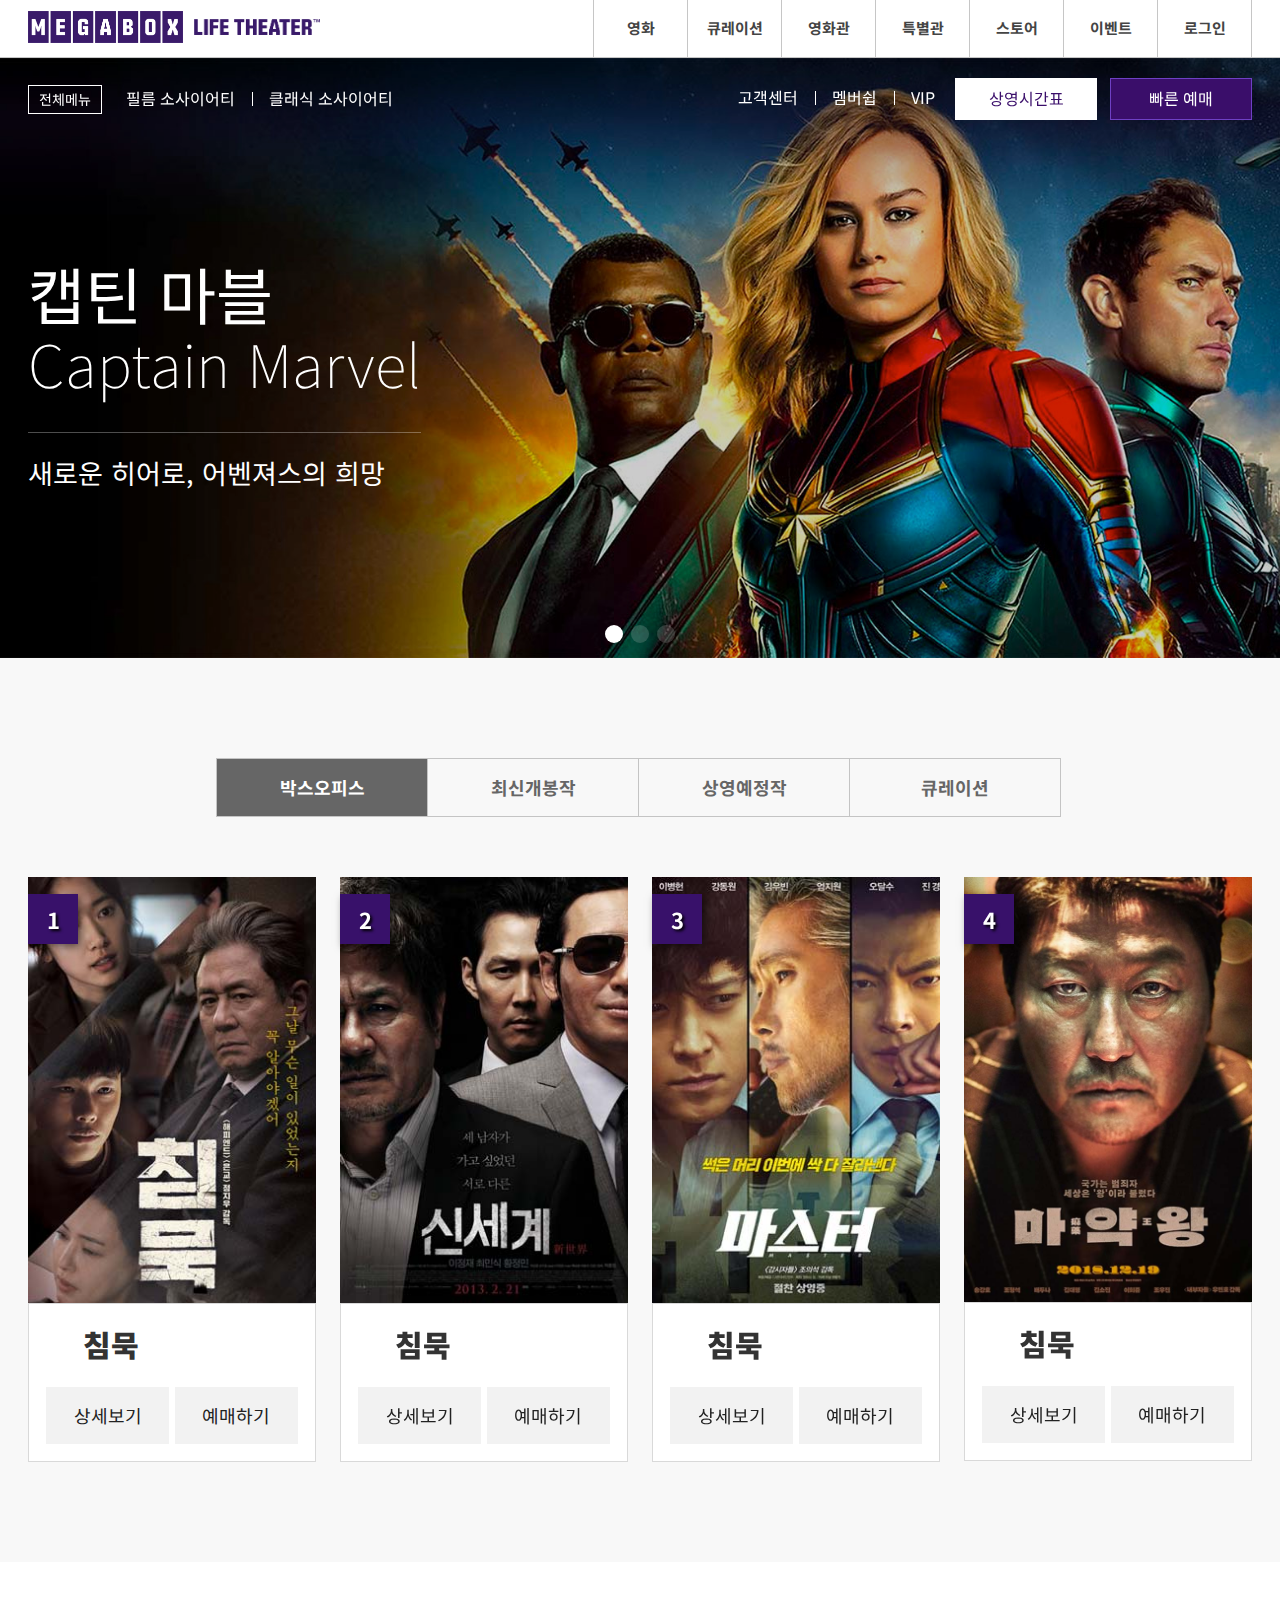
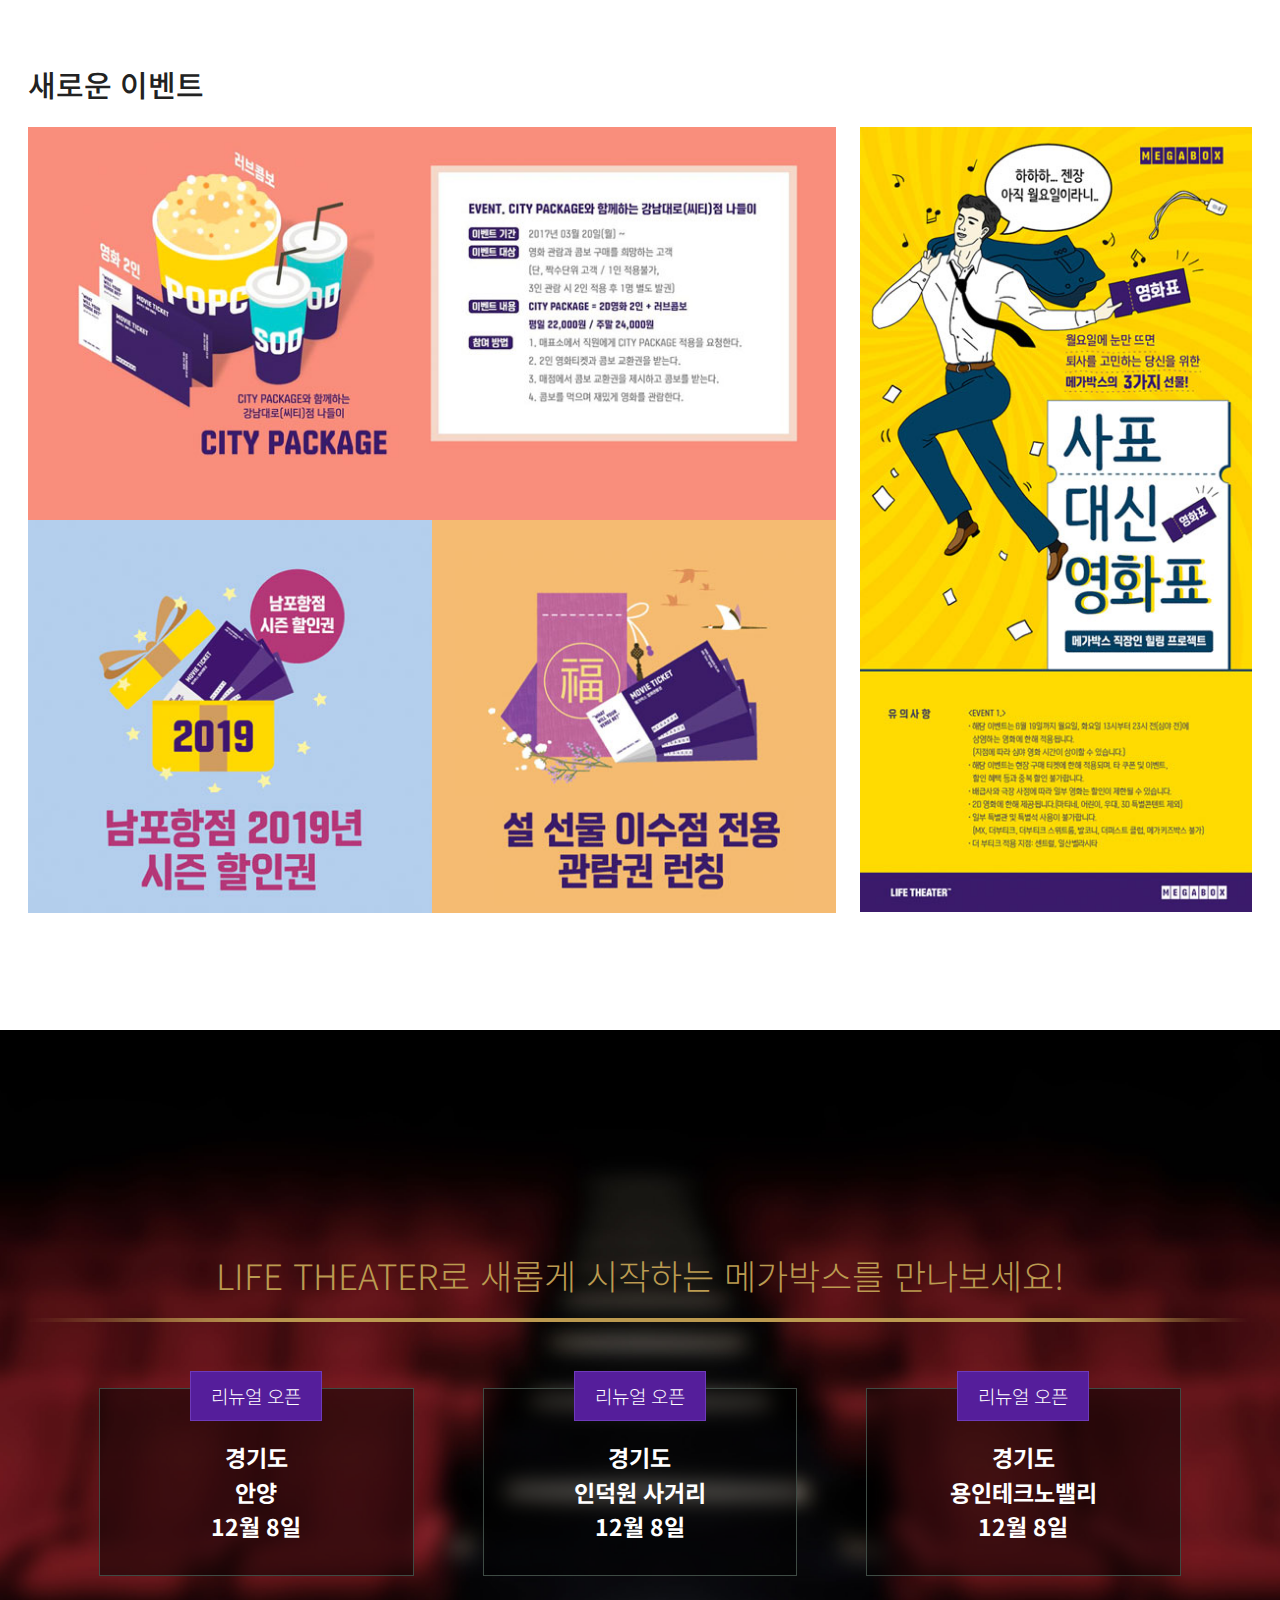
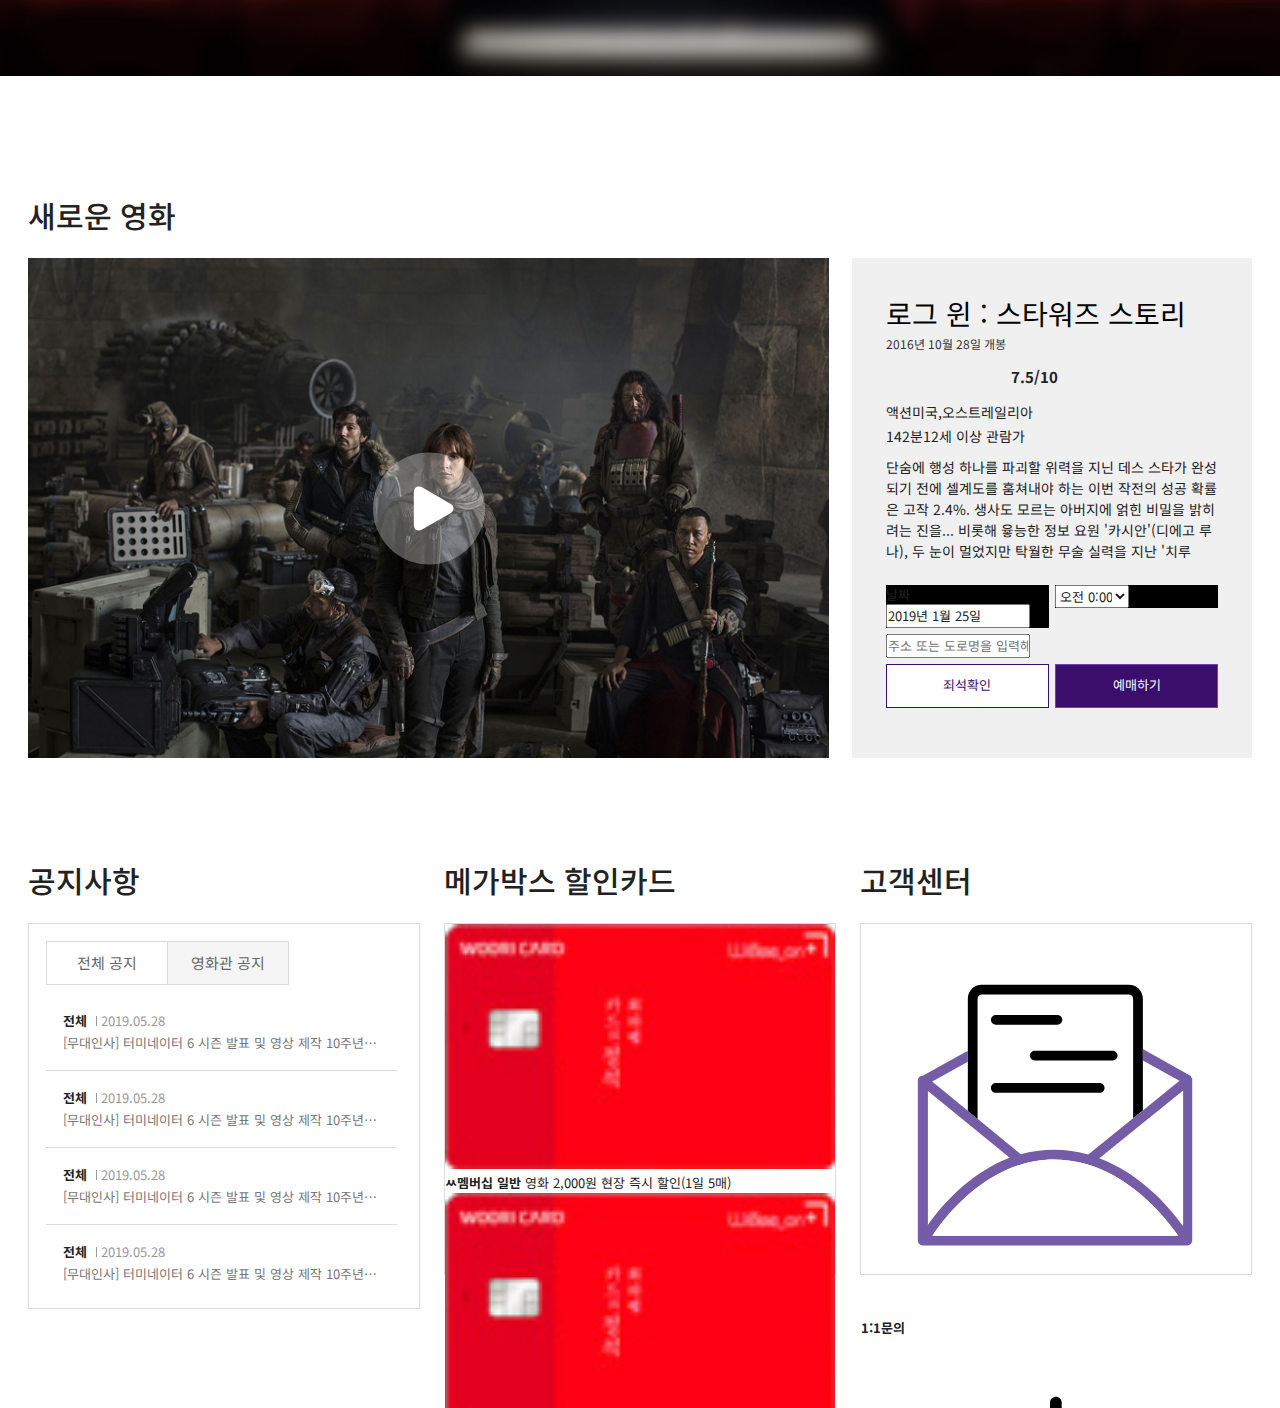
==== commit 46e5e215: "service , notice html" ====
--- a/index01.html
+++ b/index01.html
@@ -912,7 +912,432 @@
                             </ul>
                         </div>
                     </article>
-                    <article class="help_box3">d</article>
+                    <article class="help_box3">
+                        <h3>고객센터</h3>
+                        <div class="service">
+                            <ul>
+                                <li>
+                                    <a href="#">
+                                        <span class="img_svg">
+                                            <svg version="1.1" id="Layer_1" xmlns="http://www.w3.org/2000/svg" xmlns:xlink="http://www.w3.org/1999/xlink" x="0px" y="0px"
+                                                    viewBox="0 0 120 120" style="enable-background:new 0 0 120 120;" xml:space="preserve">
+                                                <g>
+                                                    <polygon style="fill:none;" points="86.9,57.4 98.1,48.3 97.9,48.2 86.9,48.2"/>
+                                                    <polygon style="fill:none;" points="22.5,48.2 21.9,48.6 32.9,57.6 32.9,48.2"/>
+                                                    <polygon style="fill:#FFFFFF;" points="97.9,48.2 86.9,42 86.9,48.2"/>
+                                                    <polygon style="fill:#FFFFFF;" points="32.9,42.4 22.5,48.2 32.9,48.2"/>
+                                                    <path style="fill:#FFFFFF;" d="M83.9,23c0-0.7-0.6-1.3-1.3-1.3H37.2c-0.7,0-1.3,0.6-1.3,1.3v37L49.2,71c3.2-0.9,6.7-1.4,10.3-1.4
+                                                        c3.5,0,7,0.5,10.5,1.5l13.9-11.2V23z M52,40.5c0-0.8,0.7-1.5,1.5-1.5h24c0.8,0,1.5,0.7,1.5,1.5S78.3,42,77.5,42h-24
+                                                        C52.7,42,52,41.3,52,40.5z M41.5,31c-0.8,0-1.5-0.7-1.5-1.5s0.7-1.5,1.5-1.5h19c0.8,0,1.5,0.7,1.5,1.5S61.3,31,60.5,31H41.5z
+                                                            M73.5,52h-32c-0.8,0-1.5-0.7-1.5-1.5s0.7-1.5,1.5-1.5h32c0.8,0,1.5,0.7,1.5,1.5S74.3,52,73.5,52z"/>
+                                                    <path d="M32.9,42.4v5.8v9.4l3,2.5V23c0-0.7,0.6-1.3,1.3-1.3h45.3c0.7,0,1.3,0.6,1.3,1.3v36.8l3-2.4v-9.2V42v-3.4V23
+                                                        c0-2.4-1.9-4.3-4.3-4.3H37.2c-2.4,0-4.3,1.9-4.3,4.3v15.9V42.4z"/>
+                                                    <path style="fill:#FFFFFF;" d="M73.4,72.1c6,2.3,11.8,6,17.2,11.1c3.8,3.6,6.7,7.1,8.5,9.7V51.4L73.4,72.1z"/>
+                                                    <path style="fill:#FFFFFF;" d="M20.6,51.4v41.3c4-5.7,12.6-16,25.2-20.7L20.6,51.4z"/>
+                                                    <path style="fill:#755CA7;" d="M101.6,47.1l0.1-0.2l-14.9-8.4V42l11.1,6.2l0.2,0.1l-11.3,9.1l-3,2.4L70,71c-3.4-1-6.9-1.5-10.5-1.5
+                                                        c-3.7,0-7.1,0.5-10.3,1.4L35.9,60l-3-2.5l-11-9l0.6-0.3l10.4-5.8v-3.4L19,46.7c-0.2,0-0.4,0-0.6,0.1c-0.5,0.2-0.9,0.8-0.9,1.4v49.3
+                                                        c0,0.8,0.7,1.5,1.5,1.5h0.2h81.1h0.2c0.8,0,1.5-0.7,1.5-1.5V48.2C102.1,47.8,102,47.4,101.6,47.1z M99.1,92.9
+                                                        c-1.9-2.6-4.7-6.1-8.5-9.7c-5.4-5.1-11.2-8.8-17.2-11.1l25.8-20.8V92.9z M97.7,96H22c4.2-6.2,17.5-23.5,37.5-23.5
+                                                        C79.6,72.5,93.3,89.7,97.7,96z M20.6,92.7V51.4L45.8,72C33.2,76.8,24.6,87,20.6,92.7z"/>
+                                                    <path style="fill:#FFFFFF;" d="M59.5,72.5c-20,0-33.4,17.2-37.5,23.5h75.7C93.3,89.7,79.6,72.5,59.5,72.5z"/>
+                                                    <path d="M62,29.5c0-0.8-0.7-1.5-1.5-1.5h-19c-0.8,0-1.5,0.7-1.5,1.5s0.7,1.5,1.5,1.5h19C61.3,31,62,30.3,62,29.5z"/>
+                                                    <path d="M77.5,42c0.8,0,1.5-0.7,1.5-1.5S78.3,39,77.5,39h-24c-0.8,0-1.5,0.7-1.5,1.5s0.7,1.5,1.5,1.5H77.5z"/>
+                                                    <path d="M73.5,49h-32c-0.8,0-1.5,0.7-1.5,1.5s0.7,1.5,1.5,1.5h32c0.8,0,1.5-0.7,1.5-1.5S74.3,49,73.5,49z"/>
+                                                </g>
+                                            </svg>
+                                        </span>
+                                        <strong>1:1문의</strong>
+                                    </a>
+                                </li>
+                                <li>
+                                    <a href="#">
+                                        <span class="img_svg">
+                                            <svg version="1.1" id="Layer_1" xmlns="http://www.w3.org/2000/svg" xmlns:xlink="http://www.w3.org/1999/xlink" x="0px" y="0px"
+                                                viewBox="0 0 120 120" style="enable-background:new 0 0 120 120;" xml:space="preserve">
+                                                <g>
+                                                    <polygon style="fill:none;" points="199.9,54.4 211.1,45.3 210.9,45.2 199.9,45.2  "/>
+                                                    <polygon style="fill:none;" points="135.5,45.2 134.9,45.6 145.9,54.6 145.9,45.2  "/>
+                                                    <polygon style="fill:#FFFFFF;" points="210.9,45.2 199.9,39 199.9,45.2  "/>
+                                                    <polygon style="fill:#FFFFFF;" points="145.9,39.4 135.5,45.2 145.9,45.2  "/>
+                                                    <path style="fill:#FFFFFF;" d="M196.9,20c0-0.7-0.6-1.3-1.3-1.3h-45.3c-0.7,0-1.3,0.6-1.3,1.3v37L162.2,68c3.2-0.9,6.7-1.4,10.3-1.4
+                                                        c3.5,0,7,0.5,10.5,1.5l13.9-11.2V20z M165,37.5c0-0.8,0.7-1.5,1.5-1.5h24c0.8,0,1.5,0.7,1.5,1.5s-0.7,1.5-1.5,1.5h-24
+                                                        C165.7,39,165,38.3,165,37.5z M154.5,28c-0.8,0-1.5-0.7-1.5-1.5s0.7-1.5,1.5-1.5h19c0.8,0,1.5,0.7,1.5,1.5s-0.7,1.5-1.5,1.5H154.5z
+                                                            M186.5,49h-32c-0.8,0-1.5-0.7-1.5-1.5s0.7-1.5,1.5-1.5h32c0.8,0,1.5,0.7,1.5,1.5S187.3,49,186.5,49z"/>
+                                                    <path d="M145.9,39.4v5.8v9.4l3,2.5V20c0-0.7,0.6-1.3,1.3-1.3h45.3c0.7,0,1.3,0.6,1.3,1.3v36.8l3-2.4v-9.2V39v-3.4V20
+                                                        c0-2.4-1.9-4.3-4.3-4.3h-45.3c-2.4,0-4.3,1.9-4.3,4.3v15.9V39.4z"/>
+                                                    <path style="fill:#FFFFFF;" d="M186.4,69.1c6,2.3,11.8,6,17.2,11.1c3.8,3.6,6.7,7.1,8.5,9.7V48.4L186.4,69.1z"/>
+                                                    <path style="fill:#FFFFFF;" d="M133.6,48.4v41.3c4-5.7,12.6-16,25.2-20.7L133.6,48.4z"/>
+                                                    <path style="fill:#755CA7;" d="M214.6,44.1l0.1-0.2l-14.9-8.4V39l11.1,6.2l0.2,0.1l-11.3,9.1l-3,2.4L183,68c-3.4-1-6.9-1.5-10.5-1.5
+                                                        c-3.7,0-7.1,0.5-10.3,1.4L148.9,57l-3-2.5l-11-9l0.6-0.3l10.4-5.8v-3.4L132,43.7c-0.2,0-0.4,0-0.6,0.1c-0.5,0.2-0.9,0.8-0.9,1.4
+                                                        v49.3c0,0.8,0.7,1.5,1.5,1.5h0.2h81.1h0.2c0.8,0,1.5-0.7,1.5-1.5V45.2C215.1,44.8,215,44.4,214.6,44.1z M212.1,89.9
+                                                        c-1.9-2.6-4.7-6.1-8.5-9.7c-5.4-5.1-11.2-8.8-17.2-11.1l25.8-20.8V89.9z M210.7,93H135c4.2-6.2,17.5-23.5,37.5-23.5
+                                                        C192.6,69.5,206.3,86.7,210.7,93z M133.6,89.7V48.4L158.8,69C146.2,73.8,137.6,84,133.6,89.7z"/>
+                                                    <path style="fill:#FFFFFF;" d="M172.5,69.5c-20,0-33.4,17.2-37.5,23.5h75.7C206.3,86.7,192.6,69.5,172.5,69.5z"/>
+                                                    <path d="M175,26.5c0-0.8-0.7-1.5-1.5-1.5h-19c-0.8,0-1.5,0.7-1.5,1.5s0.7,1.5,1.5,1.5h19C174.3,28,175,27.3,175,26.5z"/>
+                                                    <path d="M190.5,39c0.8,0,1.5-0.7,1.5-1.5s-0.7-1.5-1.5-1.5h-24c-0.8,0-1.5,0.7-1.5,1.5s0.7,1.5,1.5,1.5H190.5z"/>
+                                                    <path d="M186.5,46h-32c-0.8,0-1.5,0.7-1.5,1.5s0.7,1.5,1.5,1.5h32c0.8,0,1.5-0.7,1.5-1.5S187.3,46,186.5,46z"/>
+                                                    <path style="fill:#FFFFFF;" d="M85.3,65.3c0.8,0.1,1.6-0.2,2.3-0.7c0.6-0.5,1-1.3,1.1-2.1c0.1-0.8-0.2-1.6-0.7-2.3c-0.5-0.6-1.3-1-2.1-1.1
+                                                        c-0.1,0-0.2,0-0.3,0c-0.7,0-1.4,0.2-1.9,0.7c-0.6,0.5-1,1.3-1.1,2.1c-0.1,0.8,0.2,1.6,0.7,2.3C83.7,64.8,84.5,65.2,85.3,65.3z"/>
+                                                    <path style="fill:#FFFFFF;" d="M70.5,58.2c0.8,0.1,1.6-0.2,2.3-0.7c1.3-1.1,1.5-3,0.5-4.4c-0.6-0.8-1.5-1.2-2.4-1.2c-0.7,0-1.4,0.2-2,0.7
+                                                        c-1.3,1.1-1.5,3-0.5,4.4C68.9,57.7,69.6,58.1,70.5,58.2z"/>
+                                                    <path style="fill:#FFFFFF;" d="M44.4,69.9c4.7-0.6,9,2.7,9.6,7.4c0,0.3,0.1,0.6,0.1,1h11.4c0.1-4.2,3.2-7.8,7.4-8.3c4.7-0.6,9,2.7,9.6,7.4
+                                                        c0.3,2.4-0.5,4.8-1.9,6.5l11.9,12.7c2.7,1.9,6.6,2.1,9.6,0.5c2.5-1.3,4-3.5,4-6.1c0-1-0.7-3.8-1.1-5.1c-0.2-0.9-0.4-1.3-0.4-1.6
+                                                        l-8.1-29.9c-1.5-6.2-6.3-10.4-11.9-10.4h-49c-5.6,0-10.1,5.4-11.9,10.4l-9.2,32.1c-0.3,1.1-0.5,2.2-0.4,3.3c0,0.5,0,0.9,0,1.1
+                                                        c0.3,2.7,1.9,4.9,4.3,6.1c2.6,1.3,5.6,1.2,8.1-0.2c0.4-0.2,0.8-0.5,1.2-0.8l11.8-11.7c-1.2-1.3-2.1-2.9-2.3-4.8
+                                                        C36.5,74.7,39.8,70.5,44.4,69.9z M79,61.5c0.2-1.8,1-3.3,2.4-4.4c1.4-1.1,3.1-1.6,4.8-1.4c1.8,0.2,3.3,1,4.4,2.4s1.6,3.1,1.4,4.8
+                                                        c-0.2,1.8-1,3.3-2.4,4.4c-1.2,1-2.6,1.5-4.1,1.5c-0.2,0-0.5,0-0.7,0c-1.8-0.2-3.3-1-4.4-2.4S78.9,63.2,79,61.5z M66.6,50
+                                                        c2.8-2.3,7-1.9,9.3,1c2.3,2.8,1.9,7-1,9.3c-1.2,1-2.6,1.5-4.1,1.5c-0.2,0-0.5,0-0.7,0c-1.8-0.2-3.3-1-4.4-2.4
+                                                        C63.4,56.4,63.8,52.3,66.6,50z M31.4,59.9c0-1,0.8-1.8,1.8-1.8h5.4v-5.4c0-1,0.8-1.8,1.8-1.8s1.8,0.8,1.8,1.8v5.4h5.4
+                                                        c1,0,1.8,0.8,1.8,1.8s-0.8,1.8-1.8,1.8H42V67c0,1-0.8,1.8-1.8,1.8S38.5,68,38.5,67v-5.4h-5.4C32.2,61.7,31.4,60.9,31.4,59.9z"/>
+                                                    <path style="fill:#000000;" d="M108.3,84.9c-0.1-0.5-0.3-1-0.3-1.2l-8.2-30.4c-1.9-7.8-8-13-15.3-13H61.8c0-0.1,0-0.1,0-0.2V20.2
+                                                        c0-1-0.8-1.8-1.8-1.8s-1.8,0.8-1.8,1.8v19.9c0,0.1,0,0.1,0,0.2H35.5c-7.4,0-13,6.4-15.2,12.8L11,85.4c-0.4,1.4-0.6,2.9-0.6,4.4
+                                                        c0,1,0,1.3,0.1,1.4c0.5,3.9,2.7,7.1,6.2,8.8c3.6,1.8,7.9,1.7,11.4-0.3c0.6-0.3,1.2-0.7,1.7-1.2l12.5-12.3c-1.1-0.5-2.1-1.1-3-2
+                                                        L27.5,95.9c-0.4,0.3-0.8,0.6-1.2,0.8c-2.5,1.4-5.5,1.5-8.1,0.2c-2.4-1.2-4-3.4-4.3-6.1c0-0.2,0-0.6,0-1.1c0-1.1,0.1-2.3,0.4-3.3
+                                                        l9.2-32.1c1.8-5,6.3-10.4,11.9-10.4h49c5.6,0,10.4,4.1,11.9,10.4l8.1,29.9c0,0.3,0.2,0.7,0.4,1.6c0.4,1.3,1.1,4.1,1.1,5.1
+                                                        c0,2.6-1.5,4.8-4,6.1c-3.1,1.6-6.9,1.3-9.6-0.5L80.6,83.8c-0.7,0.9-1.7,1.6-2.8,2.2L90,99l0.3,0.2c2.2,1.6,4.8,2.3,7.4,2.3
+                                                        c2,0,4.1-0.5,6-1.4c3.7-1.9,5.9-5.3,5.9-9.3C109.5,89.5,109,87.3,108.3,84.9z"/>
+                                                    <path style="fill:#000000;" d="M65.5,79.4c-0.1-0.4-0.1-0.8-0.1-1.2H54.1c0,1.2-0.2,2.4-0.7,3.5h12.8C65.9,81,65.6,80.2,65.5,79.4z"/>
+                                                    <path style="fill:#FFFFFF;" d="M50.5,77.7c-0.3-2.5-2.5-4.4-5-4.4c-0.2,0-0.4,0-0.6,0c-2.8,0.4-4.7,2.9-4.4,5.7c0.4,2.8,2.9,4.7,5.7,4.4
+                                                        C48.9,83,50.9,80.4,50.5,77.7z"/>
+                                                    <path style="fill:#755CA7;" d="M54.1,78.2c0-0.3,0-0.6-0.1-1c-0.6-4.7-4.9-8-9.6-7.4c-4.7,0.6-8,4.9-7.4,9.6c0.2,1.9,1.1,3.5,2.3,4.8
+                                                        c0.8,0.9,1.8,1.5,3,2c1,0.4,2.1,0.6,3.2,0.6c0.4,0,0.7,0,1.1-0.1c3.1-0.4,5.6-2.4,6.8-5.1C53.8,80.6,54.1,79.4,54.1,78.2z M40.5,79
+                                                        c-0.4-2.8,1.6-5.3,4.4-5.7c0.2,0,0.4,0,0.6,0c2.5,0,4.7,1.9,5,4.4c0.4,2.8-1.6,5.3-4.4,5.7C43.4,83.7,40.9,81.7,40.5,79z"/>
+                                                    <path style="fill:#FFFFFF;" d="M74.7,83.3c2.8-0.4,4.7-2.9,4.4-5.7c-0.3-2.5-2.5-4.4-5-4.4c-0.2,0-0.4,0-0.6,0c-2.8,0.4-4.7,2.9-4.4,5.7
+                                                        C69.4,81.7,71.9,83.7,74.7,83.3z"/>
+                                                    <path style="fill:#755CA7;" d="M80.6,83.8c1.5-1.8,2.2-4.1,1.9-6.5c-0.6-4.7-4.9-8-9.6-7.4c-4.3,0.5-7.4,4.2-7.4,8.3c0,0.4,0,0.8,0.1,1.2
+                                                        c0.1,0.8,0.3,1.6,0.6,2.3c1.3,3.1,4.4,5.2,7.9,5.2c0.4,0,0.7,0,1.1-0.1c1-0.1,1.9-0.4,2.7-0.8C78.9,85.4,79.8,84.7,80.6,83.8z
+                                                            M69,79c-0.4-2.8,1.6-5.3,4.4-5.7c0.2,0,0.4,0,0.6,0c2.5,0,4.7,1.9,5,4.4c0.4,2.8-1.6,5.3-4.4,5.7C71.9,83.7,69.4,81.7,69,79z"/>
+                                                    <path style="fill:#755CA7;" d="M38.5,67c0,1,0.8,1.8,1.8,1.8S42,68,42,67v-5.4h5.4c1,0,1.8-0.8,1.8-1.8s-0.8-1.8-1.8-1.8H42v-5.4
+                                                        c0-1-0.8-1.8-1.8-1.8s-1.8,0.8-1.8,1.8v5.4h-5.4c-1,0-1.8,0.8-1.8,1.8s0.8,1.8,1.8,1.8h5.4V67z"/>
+                                                    <path style="fill:#755CA7;" d="M70.1,61.7c0.2,0,0.5,0,0.7,0c1.5,0,3-0.5,4.1-1.5c2.8-2.3,3.3-6.5,1-9.3c-2.3-2.8-6.5-3.3-9.3-1
+                                                        c-2.8,2.3-3.3,6.5-1,9.3C66.8,60.6,68.3,61.5,70.1,61.7z M68.8,52.7c0.6-0.5,1.3-0.7,2-0.7c0.9,0,1.8,0.4,2.4,1.2
+                                                        c1.1,1.3,0.9,3.3-0.5,4.4c-0.6,0.5-1.4,0.8-2.3,0.7c-0.8-0.1-1.6-0.5-2.1-1.1C67.3,55.7,67.5,53.8,68.8,52.7z"/>
+                                                    <path style="fill:#755CA7;" d="M84.9,68.8c0.2,0,0.5,0,0.7,0c1.5,0,3-0.5,4.1-1.5c1.4-1.1,2.2-2.7,2.4-4.4c0.2-1.8-0.3-3.5-1.4-4.8
+                                                        s-2.7-2.2-4.4-2.4c-1.7-0.2-3.5,0.3-4.8,1.4c-1.4,1.1-2.2,2.7-2.4,4.4c-0.2,1.8,0.3,3.5,1.4,4.8S83.2,68.6,84.9,68.8z M82.5,61.9
+                                                        c0.1-0.8,0.5-1.6,1.1-2.1c0.6-0.5,1.2-0.7,1.9-0.7c0.1,0,0.2,0,0.3,0c0.8,0.1,1.6,0.5,2.1,1.1c0.5,0.6,0.8,1.5,0.7,2.3
+                                                        c-0.1,0.8-0.5,1.6-1.1,2.1c-0.6,0.5-1.5,0.8-2.3,0.7c-0.8-0.1-1.6-0.5-2.1-1.1C82.7,63.5,82.4,62.7,82.5,61.9z"/>
+                                                </g>
+                                            </svg>
+                                        </span>
+                                        <strong>단체관람</strong>
+                                    </a>
+                                </li>
+                                <li>
+                                    <a href="#">
+                                        <span class="img_svg">
+                                            <svg version="1.1" id="Layer_1" xmlns="http://www.w3.org/2000/svg" xmlns:xlink="http://www.w3.org/1999/xlink" x="0px" y="0px"
+                                                viewBox="0 0 120 120" style="enable-background:new 0 0 120 120;" xml:space="preserve">
+                                                <g>
+                                                    <polygon style="fill:none;" points="199.9,54.4 211.1,45.3 210.9,45.2 199.9,45.2  "/>
+                                                    <polygon style="fill:none;" points="135.5,45.2 134.9,45.6 145.9,54.6 145.9,45.2  "/>
+                                                    <polygon style="fill:#FFFFFF;" points="210.9,45.2 199.9,39 199.9,45.2  "/>
+                                                    <polygon style="fill:#FFFFFF;" points="145.9,39.4 135.5,45.2 145.9,45.2  "/>
+                                                    <path style="fill:#FFFFFF;" d="M196.9,20c0-0.7-0.6-1.3-1.3-1.3h-45.3c-0.7,0-1.3,0.6-1.3,1.3v37L162.2,68c3.2-0.9,6.7-1.4,10.3-1.4
+                                                        c3.5,0,7,0.5,10.5,1.5l13.9-11.2V20z M165,37.5c0-0.8,0.7-1.5,1.5-1.5h24c0.8,0,1.5,0.7,1.5,1.5s-0.7,1.5-1.5,1.5h-24
+                                                        C165.7,39,165,38.3,165,37.5z M154.5,28c-0.8,0-1.5-0.7-1.5-1.5s0.7-1.5,1.5-1.5h19c0.8,0,1.5,0.7,1.5,1.5s-0.7,1.5-1.5,1.5H154.5z
+                                                            M186.5,49h-32c-0.8,0-1.5-0.7-1.5-1.5s0.7-1.5,1.5-1.5h32c0.8,0,1.5,0.7,1.5,1.5S187.3,49,186.5,49z"/>
+                                                    <path d="M145.9,39.4v5.8v9.4l3,2.5V20c0-0.7,0.6-1.3,1.3-1.3h45.3c0.7,0,1.3,0.6,1.3,1.3v36.8l3-2.4v-9.2V39v-3.4V20
+                                                        c0-2.4-1.9-4.3-4.3-4.3h-45.3c-2.4,0-4.3,1.9-4.3,4.3v15.9V39.4z"/>
+                                                    <path style="fill:#FFFFFF;" d="M186.4,69.1c6,2.3,11.8,6,17.2,11.1c3.8,3.6,6.7,7.1,8.5,9.7V48.4L186.4,69.1z"/>
+                                                    <path style="fill:#FFFFFF;" d="M133.6,48.4v41.3c4-5.7,12.6-16,25.2-20.7L133.6,48.4z"/>
+                                                    <path style="fill:#755CA7;" d="M214.6,44.1l0.1-0.2l-14.9-8.4V39l11.1,6.2l0.2,0.1l-11.3,9.1l-3,2.4L183,68c-3.4-1-6.9-1.5-10.5-1.5
+                                                        c-3.7,0-7.1,0.5-10.3,1.4L148.9,57l-3-2.5l-11-9l0.6-0.3l10.4-5.8v-3.4L132,43.7c-0.2,0-0.4,0-0.6,0.1c-0.5,0.2-0.9,0.8-0.9,1.4
+                                                        v49.3c0,0.8,0.7,1.5,1.5,1.5h0.2h81.1h0.2c0.8,0,1.5-0.7,1.5-1.5V45.2C215.1,44.8,215,44.4,214.6,44.1z M212.1,89.9
+                                                        c-1.9-2.6-4.7-6.1-8.5-9.7c-5.4-5.1-11.2-8.8-17.2-11.1l25.8-20.8V89.9z M210.7,93H135c4.2-6.2,17.5-23.5,37.5-23.5
+                                                        C192.6,69.5,206.3,86.7,210.7,93z M133.6,89.7V48.4L158.8,69C146.2,73.8,137.6,84,133.6,89.7z"/>
+                                                    <path style="fill:#FFFFFF;" d="M172.5,69.5c-20,0-33.4,17.2-37.5,23.5h75.7C206.3,86.7,192.6,69.5,172.5,69.5z"/>
+                                                    <path d="M175,26.5c0-0.8-0.7-1.5-1.5-1.5h-19c-0.8,0-1.5,0.7-1.5,1.5s0.7,1.5,1.5,1.5h19C174.3,28,175,27.3,175,26.5z"/>
+                                                    <path d="M190.5,39c0.8,0,1.5-0.7,1.5-1.5s-0.7-1.5-1.5-1.5h-24c-0.8,0-1.5,0.7-1.5,1.5s0.7,1.5,1.5,1.5H190.5z"/>
+                                                    <path d="M186.5,46h-32c-0.8,0-1.5,0.7-1.5,1.5s0.7,1.5,1.5,1.5h32c0.8,0,1.5-0.7,1.5-1.5S187.3,46,186.5,46z"/>
+                                                    <path style="fill:#FFFFFF;" d="M261.3,167.3c0.8,0.1,1.6-0.2,2.3-0.7c0.6-0.5,1-1.3,1.1-2.1c0.1-0.8-0.2-1.6-0.7-2.3c-0.5-0.6-1.3-1-2.1-1.1
+                                                        c-0.1,0-0.2,0-0.3,0c-0.7,0-1.4,0.2-1.9,0.7c-0.6,0.5-1,1.3-1.1,2.1c-0.1,0.8,0.2,1.6,0.7,2.3C259.7,166.8,260.5,167.2,261.3,167.3
+                                                        z"/>
+                                                    <path style="fill:#FFFFFF;" d="M246.5,160.2c0.8,0.1,1.6-0.2,2.3-0.7c1.3-1.1,1.5-3,0.5-4.4c-0.6-0.8-1.5-1.2-2.4-1.2c-0.7,0-1.4,0.2-2,0.7
+                                                        c-1.3,1.1-1.5,3-0.5,4.4C244.9,159.7,245.6,160.1,246.5,160.2z"/>
+                                                    <path style="fill:#FFFFFF;" d="M220.4,171.9c4.7-0.6,9,2.7,9.6,7.4c0,0.3,0.1,0.6,0.1,1h11.4c0.1-4.2,3.2-7.8,7.4-8.3c4.7-0.6,9,2.7,9.6,7.4
+                                                        c0.3,2.4-0.5,4.8-1.9,6.5l11.9,12.7c2.7,1.9,6.6,2.1,9.6,0.5c2.5-1.3,4-3.5,4-6.1c0-1-0.7-3.8-1.1-5.1c-0.2-0.9-0.4-1.3-0.4-1.6
+                                                        l-8.1-29.9c-1.5-6.2-6.3-10.4-11.9-10.4h-49c-5.6,0-10.1,5.4-11.9,10.4l-9.2,32.1c-0.3,1.1-0.5,2.2-0.4,3.3c0,0.5,0,0.9,0,1.1
+                                                        c0.3,2.7,1.9,4.9,4.3,6.1c2.6,1.3,5.6,1.2,8.1-0.2c0.4-0.2,0.8-0.5,1.2-0.8l11.8-11.7c-1.2-1.3-2.1-2.9-2.3-4.8
+                                                        C212.5,176.7,215.8,172.5,220.4,171.9z M255,163.5c0.2-1.8,1-3.3,2.4-4.4c1.4-1.1,3.1-1.6,4.8-1.4c1.8,0.2,3.3,1,4.4,2.4
+                                                        s1.6,3.1,1.4,4.8c-0.2,1.8-1,3.3-2.4,4.4c-1.2,1-2.6,1.5-4.1,1.5c-0.2,0-0.5,0-0.7,0c-1.8-0.2-3.3-1-4.4-2.4S254.9,165.2,255,163.5
+                                                        z M242.6,152c2.8-2.3,7-1.9,9.3,1c2.3,2.8,1.9,7-1,9.3c-1.2,1-2.6,1.5-4.1,1.5c-0.2,0-0.5,0-0.7,0c-1.8-0.2-3.3-1-4.4-2.4
+                                                        C239.4,158.4,239.8,154.3,242.6,152z M207.4,161.9c0-1,0.8-1.8,1.8-1.8h5.4v-5.4c0-1,0.8-1.8,1.8-1.8s1.8,0.8,1.8,1.8v5.4h5.4
+                                                        c1,0,1.8,0.8,1.8,1.8s-0.8,1.8-1.8,1.8H218v5.4c0,1-0.8,1.8-1.8,1.8s-1.8-0.8-1.8-1.8v-5.4h-5.4
+                                                        C208.2,163.7,207.4,162.9,207.4,161.9z"/>
+                                                    <path class="st3" d="M284.3,186.9c-0.1-0.5-0.3-1-0.3-1.2l-8.2-30.4c-1.9-7.8-8-13-15.3-13h-22.8c0-0.1,0-0.1,0-0.2v-19.9
+                                                        c0-1-0.8-1.8-1.8-1.8s-1.8,0.8-1.8,1.8v19.9c0,0.1,0,0.1,0,0.2h-22.8c-7.4,0-13,6.4-15.2,12.8l-9.2,32.3c-0.4,1.4-0.6,2.9-0.6,4.4
+                                                        c0,1,0,1.3,0.1,1.4c0.5,3.9,2.7,7.1,6.2,8.8c3.6,1.8,7.9,1.7,11.4-0.3c0.6-0.3,1.2-0.7,1.7-1.2l12.5-12.3c-1.1-0.5-2.1-1.1-3-2
+                                                        l-11.8,11.7c-0.4,0.3-0.8,0.6-1.2,0.8c-2.5,1.4-5.5,1.5-8.1,0.2c-2.4-1.2-4-3.4-4.3-6.1c0-0.2,0-0.6,0-1.1c0-1.1,0.1-2.3,0.4-3.3
+                                                        l9.2-32.1c1.8-5,6.3-10.4,11.9-10.4h49c5.6,0,10.4,4.1,11.9,10.4l8.1,29.9c0,0.3,0.2,0.7,0.4,1.6c0.4,1.3,1.1,4.1,1.1,5.1
+                                                        c0,2.6-1.5,4.8-4,6.1c-3.1,1.6-6.9,1.3-9.6-0.5l-11.9-12.7c-0.7,0.9-1.7,1.6-2.8,2.2l12.2,13l0.3,0.2c2.2,1.6,4.8,2.3,7.4,2.3
+                                                        c2,0,4.1-0.5,6-1.4c3.7-1.9,5.9-5.3,5.9-9.3C285.5,191.5,285,189.3,284.3,186.9z"/>
+                                                    <path style="fill:#000;" d="M241.5,181.4c-0.1-0.4-0.1-0.8-0.1-1.2h-11.4c0,1.2-0.2,2.4-0.7,3.5h12.8C241.9,183,241.6,182.2,241.5,181.4z"
+                                                        />
+                                                    <path style="fill:#FFFFFF;" d="M226.5,179.7c-0.3-2.5-2.5-4.4-5-4.4c-0.2,0-0.4,0-0.6,0c-2.8,0.4-4.7,2.9-4.4,5.7c0.4,2.8,2.9,4.7,5.7,4.4
+                                                        C224.9,185,226.9,182.4,226.5,179.7z"/>
+                                                    <path style="fill:#755CA7;" d="M230.1,180.2c0-0.3,0-0.6-0.1-1c-0.6-4.7-4.9-8-9.6-7.4c-4.7,0.6-8,4.9-7.4,9.6c0.2,1.9,1.1,3.5,2.3,4.8
+                                                        c0.8,0.9,1.8,1.5,3,2c1,0.4,2.1,0.6,3.2,0.6c0.4,0,0.7,0,1.1-0.1c3.1-0.4,5.6-2.4,6.8-5.1C229.8,182.6,230.1,181.4,230.1,180.2z
+                                                            M216.5,181c-0.4-2.8,1.6-5.3,4.4-5.7c0.2,0,0.4,0,0.6,0c2.5,0,4.7,1.9,5,4.4c0.4,2.8-1.6,5.3-4.4,5.7
+                                                        C219.4,185.7,216.9,183.7,216.5,181z"/>
+                                                    <path style="fill:#FFFFFF;" d="M250.7,185.3c2.8-0.4,4.7-2.9,4.4-5.7c-0.3-2.5-2.5-4.4-5-4.4c-0.2,0-0.4,0-0.6,0c-2.8,0.4-4.7,2.9-4.4,5.7
+                                                        C245.4,183.7,247.9,185.7,250.7,185.3z"/>
+                                                    <path style="fill:#755CA7;" d="M256.6,185.8c1.5-1.8,2.2-4.1,1.9-6.5c-0.6-4.7-4.9-8-9.6-7.4c-4.3,0.5-7.4,4.2-7.4,8.3c0,0.4,0,0.8,0.1,1.2
+                                                        c0.1,0.8,0.3,1.6,0.6,2.3c1.3,3.1,4.4,5.2,7.9,5.2c0.4,0,0.7,0,1.1-0.1c1-0.1,1.9-0.4,2.7-0.8C254.9,187.4,255.8,186.7,256.6,185.8
+                                                        z M245,181c-0.4-2.8,1.6-5.3,4.4-5.7c0.2,0,0.4,0,0.6,0c2.5,0,4.7,1.9,5,4.4c0.4,2.8-1.6,5.3-4.4,5.7
+                                                        C247.9,185.7,245.4,183.7,245,181z"/>
+                                                    <path style="fill:#755CA7;" d="M214.5,169c0,1,0.8,1.8,1.8,1.8s1.8-0.8,1.8-1.8v-5.4h5.4c1,0,1.8-0.8,1.8-1.8s-0.8-1.8-1.8-1.8H218v-5.4
+                                                        c0-1-0.8-1.8-1.8-1.8s-1.8,0.8-1.8,1.8v5.4h-5.4c-1,0-1.8,0.8-1.8,1.8s0.8,1.8,1.8,1.8h5.4V169z"/>
+                                                    <path style="fill:#755CA7;" d="M246.1,163.7c0.2,0,0.5,0,0.7,0c1.5,0,3-0.5,4.1-1.5c2.8-2.3,3.3-6.5,1-9.3c-2.3-2.8-6.5-3.3-9.3-1
+                                                        c-2.8,2.3-3.3,6.5-1,9.3C242.8,162.6,244.3,163.5,246.1,163.7z M244.8,154.7c0.6-0.5,1.3-0.7,2-0.7c0.9,0,1.8,0.4,2.4,1.2
+                                                        c1.1,1.3,0.9,3.3-0.5,4.4c-0.6,0.5-1.4,0.8-2.3,0.7c-0.8-0.1-1.6-0.5-2.1-1.1C243.3,157.7,243.5,155.8,244.8,154.7z"/>
+                                                    <path style="fill:#755CA7;" d="M260.9,170.8c0.2,0,0.5,0,0.7,0c1.5,0,3-0.5,4.1-1.5c1.4-1.1,2.2-2.7,2.4-4.4c0.2-1.8-0.3-3.5-1.4-4.8
+                                                        s-2.7-2.2-4.4-2.4c-1.7-0.2-3.5,0.3-4.8,1.4c-1.4,1.1-2.2,2.7-2.4,4.4c-0.2,1.8,0.3,3.5,1.4,4.8S259.2,170.6,260.9,170.8z
+                                                            M258.5,163.9c0.1-0.8,0.5-1.6,1.1-2.1c0.6-0.5,1.2-0.7,1.9-0.7c0.1,0,0.2,0,0.3,0c0.8,0.1,1.6,0.5,2.1,1.1
+                                                        c0.5,0.6,0.8,1.5,0.7,2.3c-0.1,0.8-0.5,1.6-1.1,2.1c-0.6,0.5-1.5,0.8-2.3,0.7c-0.8-0.1-1.6-0.5-2.1-1.1
+                                                        C258.7,165.5,258.4,164.7,258.5,163.9z"/>
+                                                    <polygon style="fill:none;" points="61.4,35.8 59.4,41.6 63.5,41.6  "/>
+                                                    <path style="fill:none;" d="M75.9,45c0.5,0,0.9-0.1,1.4-0.3c-0.3-0.2-0.7-0.4-1.1-0.7c-0.4-0.2-0.7-0.4-0.9-0.5C75.1,43.4,75,43.2,75,43
+                                                        c0-0.2,0.1-0.4,0.2-0.5c0.2-0.1,0.3-0.2,0.5-0.2c0.6,0,1.5,0.5,2.9,1.4c0.4-0.4,0.7-1,0.9-1.6c0.2-0.6,0.3-1.3,0.3-2.1
+                                                        c0-1-0.2-1.9-0.5-2.6c-0.3-0.7-0.8-1.3-1.4-1.7s-1.3-0.6-2.1-0.6c-0.6,0-1.1,0.1-1.6,0.3c-0.5,0.2-0.9,0.5-1.2,0.9
+                                                        c-0.3,0.4-0.6,0.9-0.8,1.5s-0.3,1.3-0.3,2.1c0,1.6,0.4,2.8,1.1,3.7C73.8,44.5,74.7,45,75.9,45z"/>
+                                                    <path style="fill:none;" d="M47,90.3c0-3.3-2.1-5.9-4.7-5.9c-1,0-1.8-0.8-1.8-1.8s0.8-1.8,1.8-1.8H89V29.7c0-1-0.2-1.9-0.5-2.7l-2.3-2.7
+                                                        c-0.6-0.3-1.2-0.5-1.9-0.5H35.6c1.1,1.6,1.8,3.7,1.8,5.9v0.7v1.1v58.9c0,3.3,2.1,5.9,4.7,5.9S47,93.6,47,90.3z M81.7,69.6H60.3
+                                                        c-1,0-1.8-0.8-1.8-1.8s0.8-1.8,1.8-1.8h21.5c1,0,1.8,0.8,1.8,1.8S82.7,69.6,81.7,69.6z M69.6,37.1c0.3-0.9,0.7-1.6,1.3-2.3
+                                                        c0.6-0.6,1.3-1.1,2.1-1.4c0.8-0.3,1.8-0.5,2.8-0.5c1.4,0,2.7,0.3,3.7,0.9c1,0.6,1.8,1.4,2.3,2.5c0.5,1.1,0.8,2.3,0.8,3.8
+                                                        c0,2.2-0.6,3.9-1.8,5.2c0.4,0.3,0.9,0.5,1.3,0.8s0.8,0.5,1,0.6s0.2,0.4,0.2,0.7c0,0.2-0.1,0.4-0.3,0.6c-0.2,0.2-0.4,0.3-0.7,0.3
+                                                        c-0.2,0-0.5-0.1-0.8-0.2c-0.3-0.1-0.7-0.3-1.1-0.6c-0.4-0.3-0.9-0.6-1.4-0.9c-0.9,0.5-2,0.7-3.4,0.7c-1.1,0-2-0.2-2.9-0.5
+                                                        c-0.9-0.3-1.6-0.8-2.1-1.5c-0.6-0.6-1-1.4-1.3-2.3s-0.4-1.9-0.4-2.9C69.1,38.9,69.3,38,69.6,37.1z M59,35.5
+                                                        c0.1-0.3,0.2-0.6,0.4-0.9c0.1-0.4,0.3-0.7,0.5-0.9c0.2-0.2,0.4-0.4,0.6-0.6c0.3-0.1,0.6-0.2,1-0.2c0.4,0,0.7,0.1,1,0.2
+                                                        c0.3,0.1,0.5,0.3,0.6,0.6c0.2,0.2,0.3,0.5,0.4,0.8c0.1,0.3,0.2,0.6,0.4,1.1l3.6,8.9c0.3,0.7,0.4,1.2,0.4,1.5c0,0.3-0.1,0.6-0.4,0.9
+                                                        c-0.3,0.3-0.6,0.4-1,0.4c-0.2,0-0.4,0-0.6-0.1c-0.2-0.1-0.3-0.2-0.4-0.3c-0.1-0.1-0.2-0.3-0.3-0.6c-0.1-0.3-0.2-0.5-0.3-0.7
+                                                        l-0.7-1.7h-5.6L58,45.4c-0.3,0.7-0.5,1.2-0.7,1.4s-0.5,0.4-0.9,0.4c-0.4,0-0.7-0.1-0.9-0.4c-0.3-0.3-0.4-0.6-0.4-0.9
+                                                        c0-0.2,0-0.4,0.1-0.6c0.1-0.2,0.2-0.5,0.3-0.8L59,35.5z M45.8,34.8c0-0.4,0.1-0.7,0.2-1s0.3-0.4,0.6-0.6c0.3-0.1,0.6-0.2,1-0.2h6.6
+                                                        c0.4,0,0.8,0.1,1,0.3s0.3,0.5,0.3,0.8c0,0.3-0.1,0.6-0.3,0.8s-0.5,0.3-1,0.3h-5.5v3.5h4.6c0.4,0,0.7,0.1,1,0.3
+                                                        c0.2,0.2,0.3,0.4,0.3,0.8c0,0.3-0.1,0.6-0.3,0.8c-0.2,0.2-0.5,0.3-1,0.3h-4.6v4.6c0,0.6-0.1,1-0.4,1.3c-0.3,0.3-0.6,0.4-1,0.4
+                                                        c-0.4,0-0.8-0.1-1-0.4s-0.4-0.7-0.4-1.3V34.8z M47.4,56.2h17.8c1,0,1.8,0.8,1.8,1.8s-0.8,1.8-1.8,1.8H47.4c-1,0-1.8-0.8-1.8-1.8
+                                                        S46.4,56.2,47.4,56.2z"/>
+                                                    <path style="fill:#FFFFFF;" d="M90.8,84.4H48.6c1.1,1.6,1.8,3.7,1.8,5.9c0,0.3,0,0.6,0,0.9c0,0.1,0,0.2,0,0.3c0,0.2,0,0.4-0.1,0.6
+                                                        c0,0.1,0,0.2-0.1,0.3c0,0.2-0.1,0.4-0.1,0.5c0,0.1-0.1,0.2-0.1,0.3c0,0.2-0.1,0.3-0.2,0.5c0,0.1-0.1,0.2-0.1,0.3
+                                                        c-0.1,0.2-0.1,0.3-0.2,0.5c0,0.1-0.1,0.2-0.1,0.3c-0.1,0.2-0.2,0.4-0.3,0.6c0,0,0,0.1-0.1,0.1c-0.1,0.2-0.3,0.4-0.4,0.6h42.1
+                                                        c2.6,0,4.7-2.6,4.7-5.9S93.4,84.4,90.8,84.4z"/>
+                                                    <path style="fill:#000;" d="M92.5,81.1V29.7c0-5.2-3.7-9.4-8.2-9.4h-55c-4.5,0-8.2,4.2-8.2,9.4v1.8h13v58.9c0,5.2,3.7,9.4,8.2,9.4h48.5
+                                                        c4.5,0,8.2-4.2,8.2-9.4C99,85.8,96.2,82.1,92.5,81.1z M90.8,96.2H48.6c0.1-0.2,0.3-0.4,0.4-0.6c0,0,0-0.1,0.1-0.1
+                                                        c0.1-0.2,0.2-0.4,0.3-0.6c0-0.1,0.1-0.2,0.1-0.3c0.1-0.2,0.1-0.3,0.2-0.5c0-0.1,0.1-0.2,0.1-0.3c0.1-0.2,0.1-0.3,0.2-0.5
+                                                        c0-0.1,0.1-0.2,0.1-0.3c0-0.2,0.1-0.3,0.1-0.5c0-0.1,0-0.2,0.1-0.3c0-0.2,0.1-0.4,0.1-0.6c0-0.1,0-0.2,0-0.3c0-0.3,0-0.6,0-0.9
+                                                        c0-2.2-0.7-4.3-1.8-5.9h42.1c2.6,0,4.7,2.6,4.7,5.9S93.4,96.2,90.8,96.2z M90.8,82.7L90.8,82.7L90.8,82.7z M90.8,29.7L90.8,29.7
+                                                        L90.8,29.7z M29.2,23.8c2.1,0,3.9,1.8,4.5,4.2h-9.1C25.3,25.5,27.1,23.8,29.2,23.8z M37.5,90.3V31.4v-1.1v-0.7
+                                                        c0-2.2-0.7-4.3-1.8-5.9h48.6c0.7,0,1.3,0.2,1.9,0.5c1,0.6,1.8,1.5,2.3,2.7c0.3,0.8,0.5,1.7,0.5,2.7v51.2H42.2c-1,0-1.8,0.8-1.8,1.8
+                                                        s0.8,1.8,1.8,1.8c2.6,0,4.7,2.6,4.7,5.9s-2.1,5.9-4.7,5.9S37.5,93.6,37.5,90.3z"/>
+                                                    <path style="fill:#FFFFFF;" d="M86.2,24.3l2.3,2.7C88,25.8,87.2,24.8,86.2,24.3z"/>
+                                                    <path style="fill:#FFFFFF;" d="M33.8,27.9c-0.6-2.4-2.4-4.2-4.5-4.2s-3.9,1.8-4.5,4.2H33.8z"/>
+                                                    <line style="fill:none;stroke:#FFFFFF;stroke-width:0;stroke-linecap:round;stroke-linejoin:round;" x1="90.8" y1="82.7" x2="90.8" y2="82.7"/>
+                                                    <line style="fill:none;stroke:#FFFFFF;stroke-width:0;stroke-linecap:round;stroke-linejoin:round;" x1="90.8" y1="29.7" x2="90.8" y2="29.7"/>
+                                                    <path style="fill:#755CA7;" d="M47.2,47.2c0.4,0,0.7-0.1,1-0.4c0.3-0.3,0.4-0.7,0.4-1.3v-4.6h4.6c0.4,0,0.7-0.1,1-0.3
+                                                        c0.2-0.2,0.3-0.4,0.3-0.8c0-0.3-0.1-0.6-0.3-0.8c-0.2-0.2-0.5-0.3-1-0.3h-4.6v-3.5h5.5c0.4,0,0.8-0.1,1-0.3s0.3-0.5,0.3-0.8
+                                                        c0-0.3-0.1-0.6-0.3-0.8s-0.5-0.3-1-0.3h-6.6c-0.4,0-0.7,0.1-1,0.2c-0.3,0.1-0.4,0.3-0.6,0.6s-0.2,0.6-0.2,1v10.7
+                                                        c0,0.6,0.1,1,0.4,1.3S46.8,47.2,47.2,47.2z"/>
+                                                    <path style="fill:#755CA7;" d="M55.1,45.9c0,0.3,0.1,0.6,0.4,0.9c0.3,0.3,0.6,0.4,0.9,0.4c0.4,0,0.7-0.1,0.9-0.4s0.4-0.7,0.7-1.4l0.7-1.8h5.6
+                                                        l0.7,1.7c0.1,0.2,0.2,0.5,0.3,0.7c0.1,0.3,0.2,0.5,0.3,0.6c0.1,0.1,0.2,0.2,0.4,0.3c0.2,0.1,0.3,0.1,0.6,0.1c0.4,0,0.7-0.1,1-0.4
+                                                        c0.3-0.3,0.4-0.6,0.4-0.9c0-0.3-0.1-0.8-0.4-1.5l-3.6-8.9c-0.2-0.4-0.3-0.8-0.4-1.1c-0.1-0.3-0.2-0.5-0.4-0.8
+                                                        c-0.2-0.2-0.4-0.4-0.6-0.6c-0.3-0.1-0.6-0.2-1-0.2c-0.4,0-0.7,0.1-1,0.2c-0.3,0.1-0.5,0.3-0.6,0.6c-0.2,0.2-0.3,0.5-0.5,0.9
+                                                        c-0.1,0.4-0.3,0.7-0.4,0.9l-3.5,9c-0.1,0.4-0.2,0.6-0.3,0.8C55.1,45.6,55.1,45.7,55.1,45.9z M61.4,35.8l2.1,5.7h-4.1L61.4,35.8z"/>
+                                                    <path style="fill:#755CA7;" d="M70.8,45.2c0.6,0.6,1.3,1.1,2.1,1.5c0.9,0.3,1.8,0.5,2.9,0.5c1.3,0,2.4-0.2,3.4-0.7c0.5,0.4,0.9,0.7,1.4,0.9
+                                                        c0.4,0.3,0.8,0.5,1.1,0.6c0.3,0.1,0.6,0.2,0.8,0.2c0.3,0,0.5-0.1,0.7-0.3c0.2-0.2,0.3-0.4,0.3-0.6c0-0.3-0.1-0.5-0.2-0.7
+                                                        s-0.5-0.4-1-0.6s-0.9-0.5-1.3-0.8c1.2-1.3,1.8-3,1.8-5.2c0-1.4-0.3-2.7-0.8-3.8c-0.5-1.1-1.3-1.9-2.3-2.5c-1-0.6-2.3-0.9-3.7-0.9
+                                                        c-1.1,0-2,0.2-2.8,0.5c-0.8,0.3-1.5,0.8-2.1,1.4c-0.6,0.6-1,1.4-1.3,2.3c-0.3,0.9-0.5,1.9-0.5,2.9c0,1,0.1,2,0.4,2.9
+                                                        S70.3,44.6,70.8,45.2z M72.2,37.9c0.2-0.6,0.5-1.1,0.8-1.5c0.3-0.4,0.8-0.7,1.2-0.9c0.5-0.2,1-0.3,1.6-0.3c0.8,0,1.5,0.2,2.1,0.6
+                                                        s1.1,0.9,1.4,1.7c0.3,0.7,0.5,1.6,0.5,2.6c0,0.8-0.1,1.5-0.3,2.1c-0.2,0.6-0.5,1.1-0.9,1.6c-1.3-1-2.3-1.4-2.9-1.4
+                                                        c-0.2,0-0.4,0.1-0.5,0.2C75.1,42.6,75,42.8,75,43c0,0.2,0.1,0.4,0.2,0.5c0.2,0.1,0.5,0.3,0.9,0.5c0.4,0.2,0.8,0.4,1.1,0.7
+                                                        c-0.5,0.2-1,0.3-1.4,0.3c-1.1,0-2.1-0.4-2.8-1.3c-0.7-0.9-1.1-2.1-1.1-3.7C71.9,39.2,72,38.5,72.2,37.9z"/>
+                                                    <path style="fill:#755CA7;" d="M47.4,59.7h17.8c1,0,1.8-0.8,1.8-1.8s-0.8-1.8-1.8-1.8H47.4c-1,0-1.8,0.8-1.8,1.8S46.4,59.7,47.4,59.7z"/>
+                                                    <path style="fill:#755CA7;" d="M81.7,66.1H60.3c-1,0-1.8,0.8-1.8,1.8s0.8,1.8,1.8,1.8h21.5c1,0,1.8-0.8,1.8-1.8S82.7,66.1,81.7,66.1z"/>
+                                                </g>
+                                            </svg>
+                                        </span>
+                                        <strong>자주묻는 질문</strong>
+                                    </a>
+                                </li>
+                                <li>
+                                    <a href="#">
+                                        <span class="img_svg">
+                                            <svg version="1.1" id="Layer_1" xmlns="http://www.w3.org/2000/svg" xmlns:xlink="http://www.w3.org/1999/xlink" x="0px" y="0px"
+                                                viewBox="0 0 120 120" style="enable-background:new 0 0 120 120;" xml:space="preserve">
+                                                <style type="text/css">
+                                                    .st0{fill:none;}
+                                                    .st1{fill:#FFFFFF;}
+                                                    .st2{fill:#755CA7;}
+                                                    .st3{fill:#1D1D1B;}
+                                                    .st4{fill:#715EA5;}
+                                                    .st5{fill:none;stroke:#FFFFFF;stroke-width:0;stroke-linecap:round;stroke-linejoin:round;}
+                                                    .st6{fill:none;stroke:#1D1D1B;stroke-width:0;stroke-linecap:round;stroke-linejoin:round;}
+                                                </style>
+                                                <g>
+                                                    <polygon class="st0" points="199.9,54.4 211.1,45.3 210.9,45.2 199.9,45.2   "/>
+                                                    <polygon class="st0" points="135.5,45.2 134.9,45.6 145.9,54.6 145.9,45.2   "/>
+                                                    <polygon class="st1" points="210.9,45.2 199.9,39 199.9,45.2  "/>
+                                                    <polygon class="st1" points="145.9,39.4 135.5,45.2 145.9,45.2  "/>
+                                                    <path class="st1" d="M196.9,20c0-0.7-0.6-1.3-1.3-1.3h-45.3c-0.7,0-1.3,0.6-1.3,1.3v37L162.2,68c3.2-0.9,6.7-1.4,10.3-1.4
+                                                        c3.5,0,7,0.5,10.5,1.5l13.9-11.2V20z M165,37.5c0-0.8,0.7-1.5,1.5-1.5h24c0.8,0,1.5,0.7,1.5,1.5s-0.7,1.5-1.5,1.5h-24
+                                                        C165.7,39,165,38.3,165,37.5z M154.5,28c-0.8,0-1.5-0.7-1.5-1.5s0.7-1.5,1.5-1.5h19c0.8,0,1.5,0.7,1.5,1.5s-0.7,1.5-1.5,1.5H154.5z
+                                                            M186.5,49h-32c-0.8,0-1.5-0.7-1.5-1.5s0.7-1.5,1.5-1.5h32c0.8,0,1.5,0.7,1.5,1.5S187.3,49,186.5,49z"/>
+                                                    <path d="M145.9,39.4v5.8v9.4l3,2.5V20c0-0.7,0.6-1.3,1.3-1.3h45.3c0.7,0,1.3,0.6,1.3,1.3v36.8l3-2.4v-9.2V39v-3.4V20
+                                                        c0-2.4-1.9-4.3-4.3-4.3h-45.3c-2.4,0-4.3,1.9-4.3,4.3v15.9V39.4z"/>
+                                                    <path class="st1" d="M186.4,69.1c6,2.3,11.8,6,17.2,11.1c3.8,3.6,6.7,7.1,8.5,9.7V48.4L186.4,69.1z"/>
+                                                    <path class="st1" d="M133.6,48.4v41.3c4-5.7,12.6-16,25.2-20.7L133.6,48.4z"/>
+                                                    <path class="st2" d="M214.6,44.1l0.1-0.2l-14.9-8.4V39l11.1,6.2l0.2,0.1l-11.3,9.1l-3,2.4L183,68c-3.4-1-6.9-1.5-10.5-1.5
+                                                        c-3.7,0-7.1,0.5-10.3,1.4L148.9,57l-3-2.5l-11-9l0.6-0.3l10.4-5.8v-3.4L132,43.7c-0.2,0-0.4,0-0.6,0.1c-0.5,0.2-0.9,0.8-0.9,1.4
+                                                        v49.3c0,0.8,0.7,1.5,1.5,1.5h0.2h81.1h0.2c0.8,0,1.5-0.7,1.5-1.5V45.2C215.1,44.8,215,44.4,214.6,44.1z M212.1,89.9
+                                                        c-1.9-2.6-4.7-6.1-8.5-9.7c-5.4-5.1-11.2-8.8-17.2-11.1l25.8-20.8V89.9z M210.7,93H135c4.2-6.2,17.5-23.5,37.5-23.5
+                                                        C192.6,69.5,206.3,86.7,210.7,93z M133.6,89.7V48.4L158.8,69C146.2,73.8,137.6,84,133.6,89.7z"/>
+                                                    <path class="st1" d="M172.5,69.5c-20,0-33.4,17.2-37.5,23.5h75.7C206.3,86.7,192.6,69.5,172.5,69.5z"/>
+                                                    <path d="M175,26.5c0-0.8-0.7-1.5-1.5-1.5h-19c-0.8,0-1.5,0.7-1.5,1.5s0.7,1.5,1.5,1.5h19C174.3,28,175,27.3,175,26.5z"/>
+                                                    <path d="M190.5,39c0.8,0,1.5-0.7,1.5-1.5s-0.7-1.5-1.5-1.5h-24c-0.8,0-1.5,0.7-1.5,1.5s0.7,1.5,1.5,1.5H190.5z"/>
+                                                    <path d="M186.5,46h-32c-0.8,0-1.5,0.7-1.5,1.5s0.7,1.5,1.5,1.5h32c0.8,0,1.5-0.7,1.5-1.5S187.3,46,186.5,46z"/>
+                                                    <path class="st1" d="M261.3,167.3c0.8,0.1,1.6-0.2,2.3-0.7c0.6-0.5,1-1.3,1.1-2.1c0.1-0.8-0.2-1.6-0.7-2.3c-0.5-0.6-1.3-1-2.1-1.1
+                                                        c-0.1,0-0.2,0-0.3,0c-0.7,0-1.4,0.2-1.9,0.7c-0.6,0.5-1,1.3-1.1,2.1c-0.1,0.8,0.2,1.6,0.7,2.3C259.7,166.8,260.5,167.2,261.3,167.3
+                                                        z"/>
+                                                    <path class="st1" d="M246.5,160.2c0.8,0.1,1.6-0.2,2.3-0.7c1.3-1.1,1.5-3,0.5-4.4c-0.6-0.8-1.5-1.2-2.4-1.2c-0.7,0-1.4,0.2-2,0.7
+                                                        c-1.3,1.1-1.5,3-0.5,4.4C244.9,159.7,245.6,160.1,246.5,160.2z"/>
+                                                    <path class="st1" d="M220.4,171.9c4.7-0.6,9,2.7,9.6,7.4c0,0.3,0.1,0.6,0.1,1h11.4c0.1-4.2,3.2-7.8,7.4-8.3c4.7-0.6,9,2.7,9.6,7.4
+                                                        c0.3,2.4-0.5,4.8-1.9,6.5l11.9,12.7c2.7,1.9,6.6,2.1,9.6,0.5c2.5-1.3,4-3.5,4-6.1c0-1-0.7-3.8-1.1-5.1c-0.2-0.9-0.4-1.3-0.4-1.6
+                                                        l-8.1-29.9c-1.5-6.2-6.3-10.4-11.9-10.4h-49c-5.6,0-10.1,5.4-11.9,10.4l-9.2,32.1c-0.3,1.1-0.5,2.2-0.4,3.3c0,0.5,0,0.9,0,1.1
+                                                        c0.3,2.7,1.9,4.9,4.3,6.1c2.6,1.3,5.6,1.2,8.1-0.2c0.4-0.2,0.8-0.5,1.2-0.8l11.8-11.7c-1.2-1.3-2.1-2.9-2.3-4.8
+                                                        C212.5,176.7,215.8,172.5,220.4,171.9z M255,163.5c0.2-1.8,1-3.3,2.4-4.4c1.4-1.1,3.1-1.6,4.8-1.4c1.8,0.2,3.3,1,4.4,2.4
+                                                        s1.6,3.1,1.4,4.8c-0.2,1.8-1,3.3-2.4,4.4c-1.2,1-2.6,1.5-4.1,1.5c-0.2,0-0.5,0-0.7,0c-1.8-0.2-3.3-1-4.4-2.4S254.9,165.2,255,163.5
+                                                        z M242.6,152c2.8-2.3,7-1.9,9.3,1c2.3,2.8,1.9,7-1,9.3c-1.2,1-2.6,1.5-4.1,1.5c-0.2,0-0.5,0-0.7,0c-1.8-0.2-3.3-1-4.4-2.4
+                                                        C239.4,158.4,239.8,154.3,242.6,152z M207.4,161.9c0-1,0.8-1.8,1.8-1.8h5.4v-5.4c0-1,0.8-1.8,1.8-1.8s1.8,0.8,1.8,1.8v5.4h5.4
+                                                        c1,0,1.8,0.8,1.8,1.8s-0.8,1.8-1.8,1.8H218v5.4c0,1-0.8,1.8-1.8,1.8s-1.8-0.8-1.8-1.8v-5.4h-5.4
+                                                        C208.2,163.7,207.4,162.9,207.4,161.9z"/>
+                                                    <path class="st3" d="M284.3,186.9c-0.1-0.5-0.3-1-0.3-1.2l-8.2-30.4c-1.9-7.8-8-13-15.3-13h-22.8c0-0.1,0-0.1,0-0.2v-19.9
+                                                        c0-1-0.8-1.8-1.8-1.8s-1.8,0.8-1.8,1.8v19.9c0,0.1,0,0.1,0,0.2h-22.8c-7.4,0-13,6.4-15.2,12.8l-9.2,32.3c-0.4,1.4-0.6,2.9-0.6,4.4
+                                                        c0,1,0,1.3,0.1,1.4c0.5,3.9,2.7,7.1,6.2,8.8c3.6,1.8,7.9,1.7,11.4-0.3c0.6-0.3,1.2-0.7,1.7-1.2l12.5-12.3c-1.1-0.5-2.1-1.1-3-2
+                                                        l-11.8,11.7c-0.4,0.3-0.8,0.6-1.2,0.8c-2.5,1.4-5.5,1.5-8.1,0.2c-2.4-1.2-4-3.4-4.3-6.1c0-0.2,0-0.6,0-1.1c0-1.1,0.1-2.3,0.4-3.3
+                                                        l9.2-32.1c1.8-5,6.3-10.4,11.9-10.4h49c5.6,0,10.4,4.1,11.9,10.4l8.1,29.9c0,0.3,0.2,0.7,0.4,1.6c0.4,1.3,1.1,4.1,1.1,5.1
+                                                        c0,2.6-1.5,4.8-4,6.1c-3.1,1.6-6.9,1.3-9.6-0.5l-11.9-12.7c-0.7,0.9-1.7,1.6-2.8,2.2l12.2,13l0.3,0.2c2.2,1.6,4.8,2.3,7.4,2.3
+                                                        c2,0,4.1-0.5,6-1.4c3.7-1.9,5.9-5.3,5.9-9.3C285.5,191.5,285,189.3,284.3,186.9z"/>
+                                                    <path class="st3" d="M241.5,181.4c-0.1-0.4-0.1-0.8-0.1-1.2h-11.4c0,1.2-0.2,2.4-0.7,3.5h12.8C241.9,183,241.6,182.2,241.5,181.4z"
+                                                        />
+                                                    <path class="st1" d="M226.5,179.7c-0.3-2.5-2.5-4.4-5-4.4c-0.2,0-0.4,0-0.6,0c-2.8,0.4-4.7,2.9-4.4,5.7c0.4,2.8,2.9,4.7,5.7,4.4
+                                                        C224.9,185,226.9,182.4,226.5,179.7z"/>
+                                                    <path class="st4" d="M230.1,180.2c0-0.3,0-0.6-0.1-1c-0.6-4.7-4.9-8-9.6-7.4c-4.7,0.6-8,4.9-7.4,9.6c0.2,1.9,1.1,3.5,2.3,4.8
+                                                        c0.8,0.9,1.8,1.5,3,2c1,0.4,2.1,0.6,3.2,0.6c0.4,0,0.7,0,1.1-0.1c3.1-0.4,5.6-2.4,6.8-5.1C229.8,182.6,230.1,181.4,230.1,180.2z
+                                                            M216.5,181c-0.4-2.8,1.6-5.3,4.4-5.7c0.2,0,0.4,0,0.6,0c2.5,0,4.7,1.9,5,4.4c0.4,2.8-1.6,5.3-4.4,5.7
+                                                        C219.4,185.7,216.9,183.7,216.5,181z"/>
+                                                    <path class="st1" d="M250.7,185.3c2.8-0.4,4.7-2.9,4.4-5.7c-0.3-2.5-2.5-4.4-5-4.4c-0.2,0-0.4,0-0.6,0c-2.8,0.4-4.7,2.9-4.4,5.7
+                                                        C245.4,183.7,247.9,185.7,250.7,185.3z"/>
+                                                    <path class="st4" d="M256.6,185.8c1.5-1.8,2.2-4.1,1.9-6.5c-0.6-4.7-4.9-8-9.6-7.4c-4.3,0.5-7.4,4.2-7.4,8.3c0,0.4,0,0.8,0.1,1.2
+                                                        c0.1,0.8,0.3,1.6,0.6,2.3c1.3,3.1,4.4,5.2,7.9,5.2c0.4,0,0.7,0,1.1-0.1c1-0.1,1.9-0.4,2.7-0.8C254.9,187.4,255.8,186.7,256.6,185.8
+                                                        z M245,181c-0.4-2.8,1.6-5.3,4.4-5.7c0.2,0,0.4,0,0.6,0c2.5,0,4.7,1.9,5,4.4c0.4,2.8-1.6,5.3-4.4,5.7
+                                                        C247.9,185.7,245.4,183.7,245,181z"/>
+                                                    <path class="st4" d="M214.5,169c0,1,0.8,1.8,1.8,1.8s1.8-0.8,1.8-1.8v-5.4h5.4c1,0,1.8-0.8,1.8-1.8s-0.8-1.8-1.8-1.8H218v-5.4
+                                                        c0-1-0.8-1.8-1.8-1.8s-1.8,0.8-1.8,1.8v5.4h-5.4c-1,0-1.8,0.8-1.8,1.8s0.8,1.8,1.8,1.8h5.4V169z"/>
+                                                    <path class="st4" d="M246.1,163.7c0.2,0,0.5,0,0.7,0c1.5,0,3-0.5,4.1-1.5c2.8-2.3,3.3-6.5,1-9.3c-2.3-2.8-6.5-3.3-9.3-1
+                                                        c-2.8,2.3-3.3,6.5-1,9.3C242.8,162.6,244.3,163.5,246.1,163.7z M244.8,154.7c0.6-0.5,1.3-0.7,2-0.7c0.9,0,1.8,0.4,2.4,1.2
+                                                        c1.1,1.3,0.9,3.3-0.5,4.4c-0.6,0.5-1.4,0.8-2.3,0.7c-0.8-0.1-1.6-0.5-2.1-1.1C243.3,157.7,243.5,155.8,244.8,154.7z"/>
+                                                    <path class="st4" d="M260.9,170.8c0.2,0,0.5,0,0.7,0c1.5,0,3-0.5,4.1-1.5c1.4-1.1,2.2-2.7,2.4-4.4c0.2-1.8-0.3-3.5-1.4-4.8
+                                                        s-2.7-2.2-4.4-2.4c-1.7-0.2-3.5,0.3-4.8,1.4c-1.4,1.1-2.2,2.7-2.4,4.4c-0.2,1.8,0.3,3.5,1.4,4.8S259.2,170.6,260.9,170.8z
+                                                            M258.5,163.9c0.1-0.8,0.5-1.6,1.1-2.1c0.6-0.5,1.2-0.7,1.9-0.7c0.1,0,0.2,0,0.3,0c0.8,0.1,1.6,0.5,2.1,1.1
+                                                        c0.5,0.6,0.8,1.5,0.7,2.3c-0.1,0.8-0.5,1.6-1.1,2.1c-0.6,0.5-1.5,0.8-2.3,0.7c-0.8-0.1-1.6-0.5-2.1-1.1
+                                                        C258.7,165.5,258.4,164.7,258.5,163.9z"/>
+                                                    <polygon class="st0" points="126.4,169.8 124.4,175.6 128.5,175.6   "/>
+                                                    <path class="st0" d="M140.9,179c0.5,0,0.9-0.1,1.4-0.3c-0.3-0.2-0.7-0.4-1.1-0.7c-0.4-0.2-0.7-0.4-0.9-0.5
+                                                        c-0.2-0.1-0.2-0.3-0.2-0.5c0-0.2,0.1-0.4,0.2-0.5c0.2-0.1,0.3-0.2,0.5-0.2c0.6,0,1.5,0.5,2.9,1.4c0.4-0.4,0.7-1,0.9-1.6
+                                                        c0.2-0.6,0.3-1.3,0.3-2.1c0-1-0.2-1.9-0.5-2.6c-0.3-0.7-0.8-1.3-1.4-1.7s-1.3-0.6-2.1-0.6c-0.6,0-1.1,0.1-1.6,0.3
+                                                        c-0.5,0.2-0.9,0.5-1.2,0.9c-0.3,0.4-0.6,0.9-0.8,1.5s-0.3,1.3-0.3,2.1c0,1.6,0.4,2.8,1.1,3.7C138.8,178.5,139.7,179,140.9,179z"/>
+                                                    <path class="st0" d="M112,224.3c0-3.3-2.1-5.9-4.7-5.9c-1,0-1.8-0.8-1.8-1.8s0.8-1.8,1.8-1.8H154v-51.2c0-1-0.2-1.9-0.5-2.7
+                                                        l-2.3-2.7c-0.6-0.3-1.2-0.5-1.9-0.5h-48.6c1.1,1.6,1.8,3.7,1.8,5.9v0.7v1.1v58.9c0,3.3,2.1,5.9,4.7,5.9S112,227.6,112,224.3z
+                                                            M146.7,203.6h-21.5c-1,0-1.8-0.8-1.8-1.8s0.8-1.8,1.8-1.8h21.5c1,0,1.8,0.8,1.8,1.8S147.7,203.6,146.7,203.6z M134.6,171.1
+                                                        c0.3-0.9,0.7-1.6,1.3-2.3c0.6-0.6,1.3-1.1,2.1-1.4c0.8-0.3,1.8-0.5,2.8-0.5c1.4,0,2.7,0.3,3.7,0.9c1,0.6,1.8,1.4,2.3,2.5
+                                                        c0.5,1.1,0.8,2.3,0.8,3.8c0,2.2-0.6,3.9-1.8,5.2c0.4,0.3,0.9,0.5,1.3,0.8s0.8,0.5,1,0.6s0.2,0.4,0.2,0.7c0,0.2-0.1,0.4-0.3,0.6
+                                                        c-0.2,0.2-0.4,0.3-0.7,0.3c-0.2,0-0.5-0.1-0.8-0.2c-0.3-0.1-0.7-0.3-1.1-0.6c-0.4-0.3-0.9-0.6-1.4-0.9c-0.9,0.5-2,0.7-3.4,0.7
+                                                        c-1.1,0-2-0.2-2.9-0.5c-0.9-0.3-1.6-0.8-2.1-1.5c-0.6-0.6-1-1.4-1.3-2.3s-0.4-1.9-0.4-2.9C134.1,172.9,134.3,172,134.6,171.1z
+                                                            M124,169.5c0.1-0.3,0.2-0.6,0.4-0.9c0.1-0.4,0.3-0.7,0.5-0.9c0.2-0.2,0.4-0.4,0.6-0.6c0.3-0.1,0.6-0.2,1-0.2c0.4,0,0.7,0.1,1,0.2
+                                                        c0.3,0.1,0.5,0.3,0.6,0.6c0.2,0.2,0.3,0.5,0.4,0.8c0.1,0.3,0.2,0.6,0.4,1.1l3.6,8.9c0.3,0.7,0.4,1.2,0.4,1.5c0,0.3-0.1,0.6-0.4,0.9
+                                                        c-0.3,0.3-0.6,0.4-1,0.4c-0.2,0-0.4,0-0.6-0.1c-0.2-0.1-0.3-0.2-0.4-0.3c-0.1-0.1-0.2-0.3-0.3-0.6c-0.1-0.3-0.2-0.5-0.3-0.7
+                                                        l-0.7-1.7h-5.6l-0.7,1.8c-0.3,0.7-0.5,1.2-0.7,1.4s-0.5,0.4-0.9,0.4c-0.4,0-0.7-0.1-0.9-0.4c-0.3-0.3-0.4-0.6-0.4-0.9
+                                                        c0-0.2,0-0.4,0.1-0.6c0.1-0.2,0.2-0.5,0.3-0.8L124,169.5z M110.8,168.8c0-0.4,0.1-0.7,0.2-1s0.3-0.4,0.6-0.6c0.3-0.1,0.6-0.2,1-0.2
+                                                        h6.6c0.4,0,0.8,0.1,1,0.3s0.3,0.5,0.3,0.8c0,0.3-0.1,0.6-0.3,0.8s-0.5,0.3-1,0.3h-5.5v3.5h4.6c0.4,0,0.7,0.1,1,0.3
+                                                        c0.2,0.2,0.3,0.4,0.3,0.8c0,0.3-0.1,0.6-0.3,0.8c-0.2,0.2-0.5,0.3-1,0.3h-4.6v4.6c0,0.6-0.1,1-0.4,1.3c-0.3,0.3-0.6,0.4-1,0.4
+                                                        c-0.4,0-0.8-0.1-1-0.4s-0.4-0.7-0.4-1.3V168.8z M112.4,190.2h17.8c1,0,1.8,0.8,1.8,1.8s-0.8,1.8-1.8,1.8h-17.8
+                                                        c-1,0-1.8-0.8-1.8-1.8S111.4,190.2,112.4,190.2z"/>
+                                                    <path class="st1" d="M155.8,218.4h-42.1c1.1,1.6,1.8,3.7,1.8,5.9c0,0.3,0,0.6,0,0.9c0,0.1,0,0.2,0,0.3c0,0.2,0,0.4-0.1,0.6
+                                                        c0,0.1,0,0.2-0.1,0.3c0,0.2-0.1,0.4-0.1,0.5c0,0.1-0.1,0.2-0.1,0.3c0,0.2-0.1,0.3-0.2,0.5c0,0.1-0.1,0.2-0.1,0.3
+                                                        c-0.1,0.2-0.1,0.3-0.2,0.5c0,0.1-0.1,0.2-0.1,0.3c-0.1,0.2-0.2,0.4-0.3,0.6c0,0,0,0.1-0.1,0.1c-0.1,0.2-0.3,0.4-0.4,0.6h42.1
+                                                        c2.6,0,4.7-2.6,4.7-5.9S158.4,218.4,155.8,218.4z"/>
+                                                    <path class="st3" d="M157.5,215.1v-51.5c0-5.2-3.7-9.4-8.2-9.4h-55c-4.5,0-8.2,4.2-8.2,9.4v1.8h13v58.9c0,5.2,3.7,9.4,8.2,9.4h48.5
+                                                        c4.5,0,8.2-4.2,8.2-9.4C164,219.8,161.2,216.1,157.5,215.1z M155.8,230.2h-42.1c0.1-0.2,0.3-0.4,0.4-0.6c0,0,0-0.1,0.1-0.1
+                                                        c0.1-0.2,0.2-0.4,0.3-0.6c0-0.1,0.1-0.2,0.1-0.3c0.1-0.2,0.1-0.3,0.2-0.5c0-0.1,0.1-0.2,0.1-0.3c0.1-0.2,0.1-0.3,0.2-0.5
+                                                        c0-0.1,0.1-0.2,0.1-0.3c0-0.2,0.1-0.3,0.1-0.5c0-0.1,0-0.2,0.1-0.3c0-0.2,0.1-0.4,0.1-0.6c0-0.1,0-0.2,0-0.3c0-0.3,0-0.6,0-0.9
+                                                        c0-2.2-0.7-4.3-1.8-5.9h42.1c2.6,0,4.7,2.6,4.7,5.9S158.4,230.2,155.8,230.2z M155.8,216.7L155.8,216.7L155.8,216.7z M155.8,163.7
+                                                        L155.8,163.7L155.8,163.7z M94.2,157.8c2.1,0,3.9,1.8,4.5,4.2h-9.1C90.3,159.5,92.1,157.8,94.2,157.8z M102.5,224.3v-58.9v-1.1
+                                                        v-0.7c0-2.2-0.7-4.3-1.8-5.9h48.6c0.7,0,1.3,0.2,1.9,0.5c1,0.6,1.8,1.5,2.3,2.7c0.3,0.8,0.5,1.7,0.5,2.7v51.2h-46.8
+                                                        c-1,0-1.8,0.8-1.8,1.8s0.8,1.8,1.8,1.8c2.6,0,4.7,2.6,4.7,5.9s-2.1,5.9-4.7,5.9S102.5,227.6,102.5,224.3z"/>
+                                                    <path class="st1" d="M151.2,158.3l2.3,2.7C153,159.8,152.2,158.8,151.2,158.3z"/>
+                                                    <path class="st1" d="M98.8,161.9c-0.6-2.4-2.4-4.2-4.5-4.2s-3.9,1.8-4.5,4.2H98.8z"/>
+                                                    <line class="st5" x1="155.8" y1="216.7" x2="155.8" y2="216.7"/>
+                                                    <line class="st5" x1="155.8" y1="163.7" x2="155.8" y2="163.7"/>
+                                                    <path class="st4" d="M112.2,181.2c0.4,0,0.7-0.1,1-0.4c0.3-0.3,0.4-0.7,0.4-1.3v-4.6h4.6c0.4,0,0.7-0.1,1-0.3
+                                                        c0.2-0.2,0.3-0.4,0.3-0.8c0-0.3-0.1-0.6-0.3-0.8c-0.2-0.2-0.5-0.3-1-0.3h-4.6v-3.5h5.5c0.4,0,0.8-0.1,1-0.3s0.3-0.5,0.3-0.8
+                                                        c0-0.3-0.1-0.6-0.3-0.8s-0.5-0.3-1-0.3h-6.6c-0.4,0-0.7,0.1-1,0.2c-0.3,0.1-0.4,0.3-0.6,0.6s-0.2,0.6-0.2,1v10.7
+                                                        c0,0.6,0.1,1,0.4,1.3S111.8,181.2,112.2,181.2z"/>
+                                                    <path class="st4" d="M120.1,179.9c0,0.3,0.1,0.6,0.4,0.9c0.3,0.3,0.6,0.4,0.9,0.4c0.4,0,0.7-0.1,0.9-0.4s0.4-0.7,0.7-1.4l0.7-1.8
+                                                        h5.6l0.7,1.7c0.1,0.2,0.2,0.5,0.3,0.7c0.1,0.3,0.2,0.5,0.3,0.6c0.1,0.1,0.2,0.2,0.4,0.3c0.2,0.1,0.3,0.1,0.6,0.1
+                                                        c0.4,0,0.7-0.1,1-0.4c0.3-0.3,0.4-0.6,0.4-0.9c0-0.3-0.1-0.8-0.4-1.5l-3.6-8.9c-0.2-0.4-0.3-0.8-0.4-1.1c-0.1-0.3-0.2-0.5-0.4-0.8
+                                                        c-0.2-0.2-0.4-0.4-0.6-0.6c-0.3-0.1-0.6-0.2-1-0.2c-0.4,0-0.7,0.1-1,0.2c-0.3,0.1-0.5,0.3-0.6,0.6c-0.2,0.2-0.3,0.5-0.5,0.9
+                                                        c-0.1,0.4-0.3,0.7-0.4,0.9l-3.5,9c-0.1,0.4-0.2,0.6-0.3,0.8C120.1,179.6,120.1,179.7,120.1,179.9z M126.4,169.8l2.1,5.7h-4.1
+                                                        L126.4,169.8z"/>
+                                                    <path class="st4" d="M135.8,179.2c0.6,0.6,1.3,1.1,2.1,1.5c0.9,0.3,1.8,0.5,2.9,0.5c1.3,0,2.4-0.2,3.4-0.7c0.5,0.4,0.9,0.7,1.4,0.9
+                                                        c0.4,0.3,0.8,0.5,1.1,0.6c0.3,0.1,0.6,0.2,0.8,0.2c0.3,0,0.5-0.1,0.7-0.3c0.2-0.2,0.3-0.4,0.3-0.6c0-0.3-0.1-0.5-0.2-0.7
+                                                        s-0.5-0.4-1-0.6s-0.9-0.5-1.3-0.8c1.2-1.3,1.8-3,1.8-5.2c0-1.4-0.3-2.7-0.8-3.8c-0.5-1.1-1.3-1.9-2.3-2.5c-1-0.6-2.3-0.9-3.7-0.9
+                                                        c-1.1,0-2,0.2-2.8,0.5c-0.8,0.3-1.5,0.8-2.1,1.4c-0.6,0.6-1,1.4-1.3,2.3c-0.3,0.9-0.5,1.9-0.5,2.9c0,1,0.1,2,0.4,2.9
+                                                        S135.3,178.6,135.8,179.2z M137.2,171.9c0.2-0.6,0.5-1.1,0.8-1.5c0.3-0.4,0.8-0.7,1.2-0.9c0.5-0.2,1-0.3,1.6-0.3
+                                                        c0.8,0,1.5,0.2,2.1,0.6s1.1,0.9,1.4,1.7c0.3,0.7,0.5,1.6,0.5,2.6c0,0.8-0.1,1.5-0.3,2.1c-0.2,0.6-0.5,1.1-0.9,1.6
+                                                        c-1.3-1-2.3-1.4-2.9-1.4c-0.2,0-0.4,0.1-0.5,0.2c-0.2,0.1-0.2,0.3-0.2,0.5c0,0.2,0.1,0.4,0.2,0.5c0.2,0.1,0.5,0.3,0.9,0.5
+                                                        c0.4,0.2,0.8,0.4,1.1,0.7c-0.5,0.2-1,0.3-1.4,0.3c-1.1,0-2.1-0.4-2.8-1.3c-0.7-0.9-1.1-2.1-1.1-3.7
+                                                        C136.9,173.2,137,172.5,137.2,171.9z"/>
+                                                    <path class="st4" d="M112.4,193.7h17.8c1,0,1.8-0.8,1.8-1.8s-0.8-1.8-1.8-1.8h-17.8c-1,0-1.8,0.8-1.8,1.8S111.4,193.7,112.4,193.7z
+                                                        "/>
+                                                    <path class="st4" d="M146.7,200.1h-21.5c-1,0-1.8,0.8-1.8,1.8s0.8,1.8,1.8,1.8h21.5c1,0,1.8-0.8,1.8-1.8S147.7,200.1,146.7,200.1z"
+                                                        />
+                                                    <path class="st0" d="M27.6,84.3v8.4c0,1.8,1.5,3.3,3.3,3.3H66c1.8,0,3.3-1.5,3.3-3.3v-8.4H27.6z M49.6,91.6
+                                                        c-0.9,0.7-2.2,0.5-2.8-0.4c-0.7-0.9-0.5-2.2,0.4-2.8c0.9-0.7,2.2-0.5,2.8,0.4C50.7,89.7,50.5,90.9,49.6,91.6z"/>
+                                                    <path class="st0" d="M27.6,27.3v5.5h26.3V26c0-0.7,0.1-1.3,0.3-2H30.9C29.1,24,27.6,25.5,27.6,27.3z"/>
+                                                    <line class="st6" x1="71.4" y1="82.2" x2="71.4" y2="82.2"/>
+                                                    <line class="st6" x1="25.5" y1="82.2" x2="25.5" y2="82.2"/>
+                                                    <line class="st6" x1="25.5" y1="34.9" x2="25.5" y2="34.9"/>
+                                                    <path class="st3" d="M53.9,32.8H27.6v-5.5c0-1.8,1.5-3.3,3.3-3.3h23.3c0.8-2.4,3.1-4.2,5.8-4.2H30.9c-4.1,0-7.5,3.4-7.5,7.5v65.4
+                                                        c0,4.1,3.4,7.5,7.5,7.5H66c4.1,0,7.5-3.4,7.5-7.5V71.6c0-1.2-0.9-2.1-2.1-2.1s-2.1,0.9-2.1,2.1v8.5H27.6V37h26.3V32.8z M25.5,34.9
+                                                        L25.5,34.9L25.5,34.9z M25.5,82.2L25.5,82.2L25.5,82.2z M66,96H30.9c-1.8,0-3.3-1.5-3.3-3.3v-8.4h41.7v8.4C69.3,94.5,67.8,96,66,96
+                                                        z M71.4,82.2L71.4,82.2L71.4,82.2z"/>
+                                                    <path class="st3" d="M47.2,88.4c-0.9,0.7-1.1,1.9-0.4,2.8c0.7,0.9,1.9,1.1,2.8,0.4c0.9-0.7,1.1-1.9,0.4-2.8
+                                                        C49.4,87.9,48.1,87.7,47.2,88.4z"/>
+                                                    <path class="st1" d="M90.4,24H66H60c-1.1,0-2,0.9-2,2v17.4c0,1.1,0.9,2,2,2h2.6c0.6,0,1.1,0.2,1.5,0.6c0.4,0.4,0.6,0.9,0.6,1.5
+                                                        l0,0.1l2.7-1.9c0.3-0.2,0.8-0.4,1.2-0.4h21.9c1.1,0,2-0.9,2-2V26C92.4,24.9,91.5,24,90.4,24z M64.7,37.5c-1.4,0-2.6-1.2-2.6-2.6
+                                                        s1.2-2.6,2.6-2.6c1.4,0,2.6,1.2,2.6,2.6S66.1,37.5,64.7,37.5z M75.2,37.5c-1.4,0-2.6-1.2-2.6-2.6s1.2-2.6,2.6-2.6
+                                                        c1.4,0,2.6,1.2,2.6,2.6S76.7,37.5,75.2,37.5z M85.4,37.5c-1.4,0-2.6-1.2-2.6-2.6s1.2-2.6,2.6-2.6s2.6,1.2,2.6,2.6
+                                                        S86.8,37.5,85.4,37.5z"/>
+                                                    <path class="st4" d="M90.4,19.8H66H60c-2.7,0-5,1.7-5.8,4.2c-0.2,0.6-0.3,1.3-0.3,2v6.8V37v6.3c0,3.4,2.7,6.1,6.1,6.1h0.4l-0.1,2.1
+                                                        c0,0.8,0.4,1.5,1.1,1.9c0.3,0.2,0.7,0.3,1,0.3c0.4,0,0.8-0.1,1.2-0.4l5.5-3.8h21.2c3.4,0,6.1-2.7,6.1-6.1V26
+                                                        C96.6,22.6,93.8,19.8,90.4,19.8z M92.4,43.3c0,1.1-0.9,2-2,2H68.5c-0.4,0-0.8,0.1-1.2,0.4l-2.7,1.9l0-0.1c0-0.6-0.2-1.1-0.6-1.5
+                                                        c-0.4-0.4-0.9-0.6-1.5-0.6H60c-1.1,0-2-0.9-2-2V26c0-1.1,0.9-2,2-2H66h24.5c1.1,0,2,0.9,2,2V43.3z"/>
+                                                    <path class="st3" d="M64.8,34.9c0-0.1-0.1-0.2-0.2-0.2c-0.1,0-0.2,0.1-0.2,0.2C64.5,35.1,64.8,35.1,64.8,34.9z"/>
+                                                    <path class="st4" d="M67.3,34.9c0-1.4-1.2-2.6-2.6-2.6c-1.4,0-2.6,1.2-2.6,2.6s1.2,2.6,2.6,2.6C66.1,37.5,67.3,36.3,67.3,34.9z
+                                                            M64.7,34.7c0.1,0,0.2,0.1,0.2,0.2c0,0.2-0.4,0.2-0.4,0C64.5,34.8,64.6,34.7,64.7,34.7z"/>
+                                                    <path class="st3" d="M75.2,34.7c-0.1,0-0.2,0.1-0.2,0.2c0,0.2,0.4,0.2,0.4,0C75.4,34.8,75.3,34.7,75.2,34.7z"/>
+                                                    <path class="st4" d="M75.2,32.3c-1.4,0-2.6,1.2-2.6,2.6s1.2,2.6,2.6,2.6c1.4,0,2.6-1.2,2.6-2.6S76.7,32.3,75.2,32.3z M75.1,34.9
+                                                        c0-0.1,0.1-0.2,0.2-0.2s0.2,0.1,0.2,0.2C75.4,35.1,75.1,35.1,75.1,34.9z"/>
+                                                    <path class="st3" d="M85.4,34.7c-0.1,0-0.2,0.1-0.2,0.2c0,0.2,0.4,0.2,0.4,0C85.6,34.8,85.5,34.7,85.4,34.7z"/>
+                                                    <path class="st4" d="M85.4,32.3c-1.4,0-2.6,1.2-2.6,2.6s1.2,2.6,2.6,2.6s2.6-1.2,2.6-2.6S86.8,32.3,85.4,32.3z M85.2,34.9
+                                                        c0-0.1,0.1-0.2,0.2-0.2s0.2,0.1,0.2,0.2C85.6,35.1,85.2,35.1,85.2,34.9z"/>
+                                                </g>
+                                            </svg>
+                                        </span>
+                                        <strong>분실물 문의</strong>
+                                    </a>
+                                </li>
+                            </ul>
+                        </div>
+                    </article>
                 </div>
             </div>
         </div>
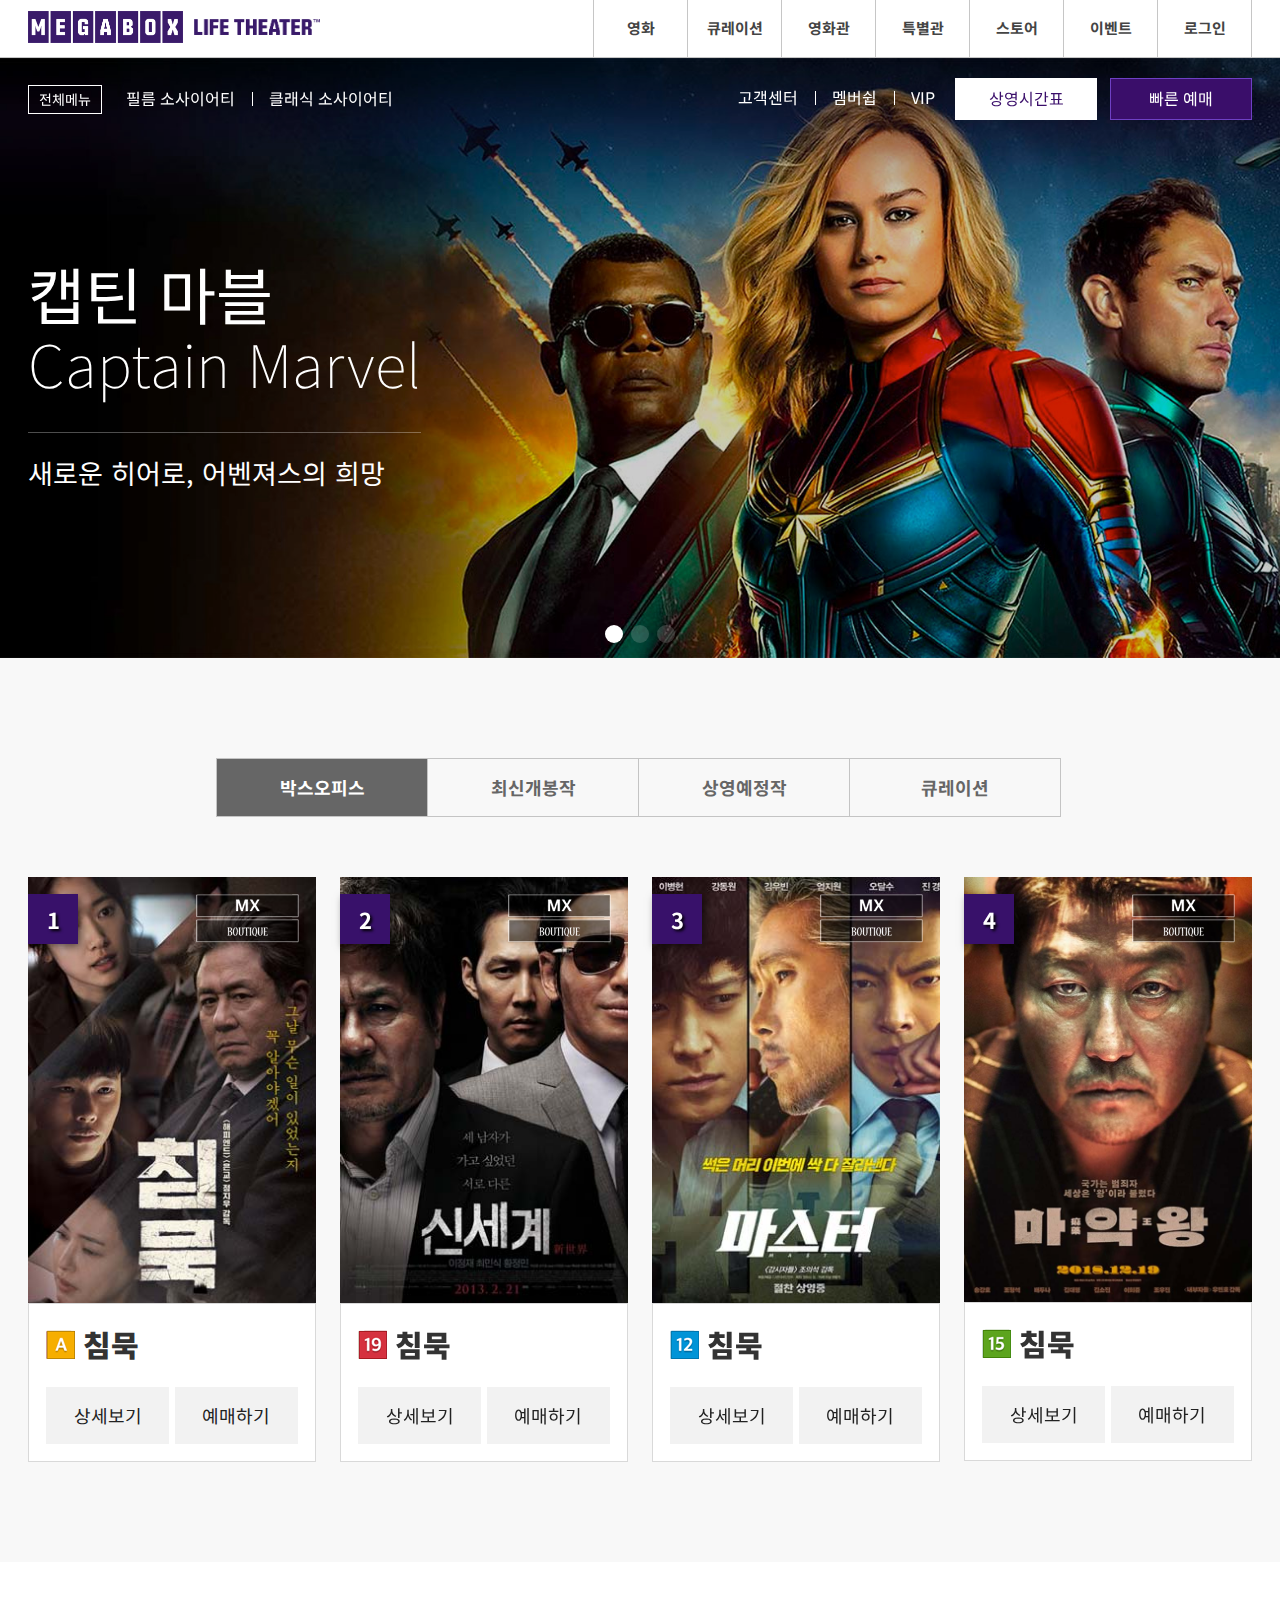
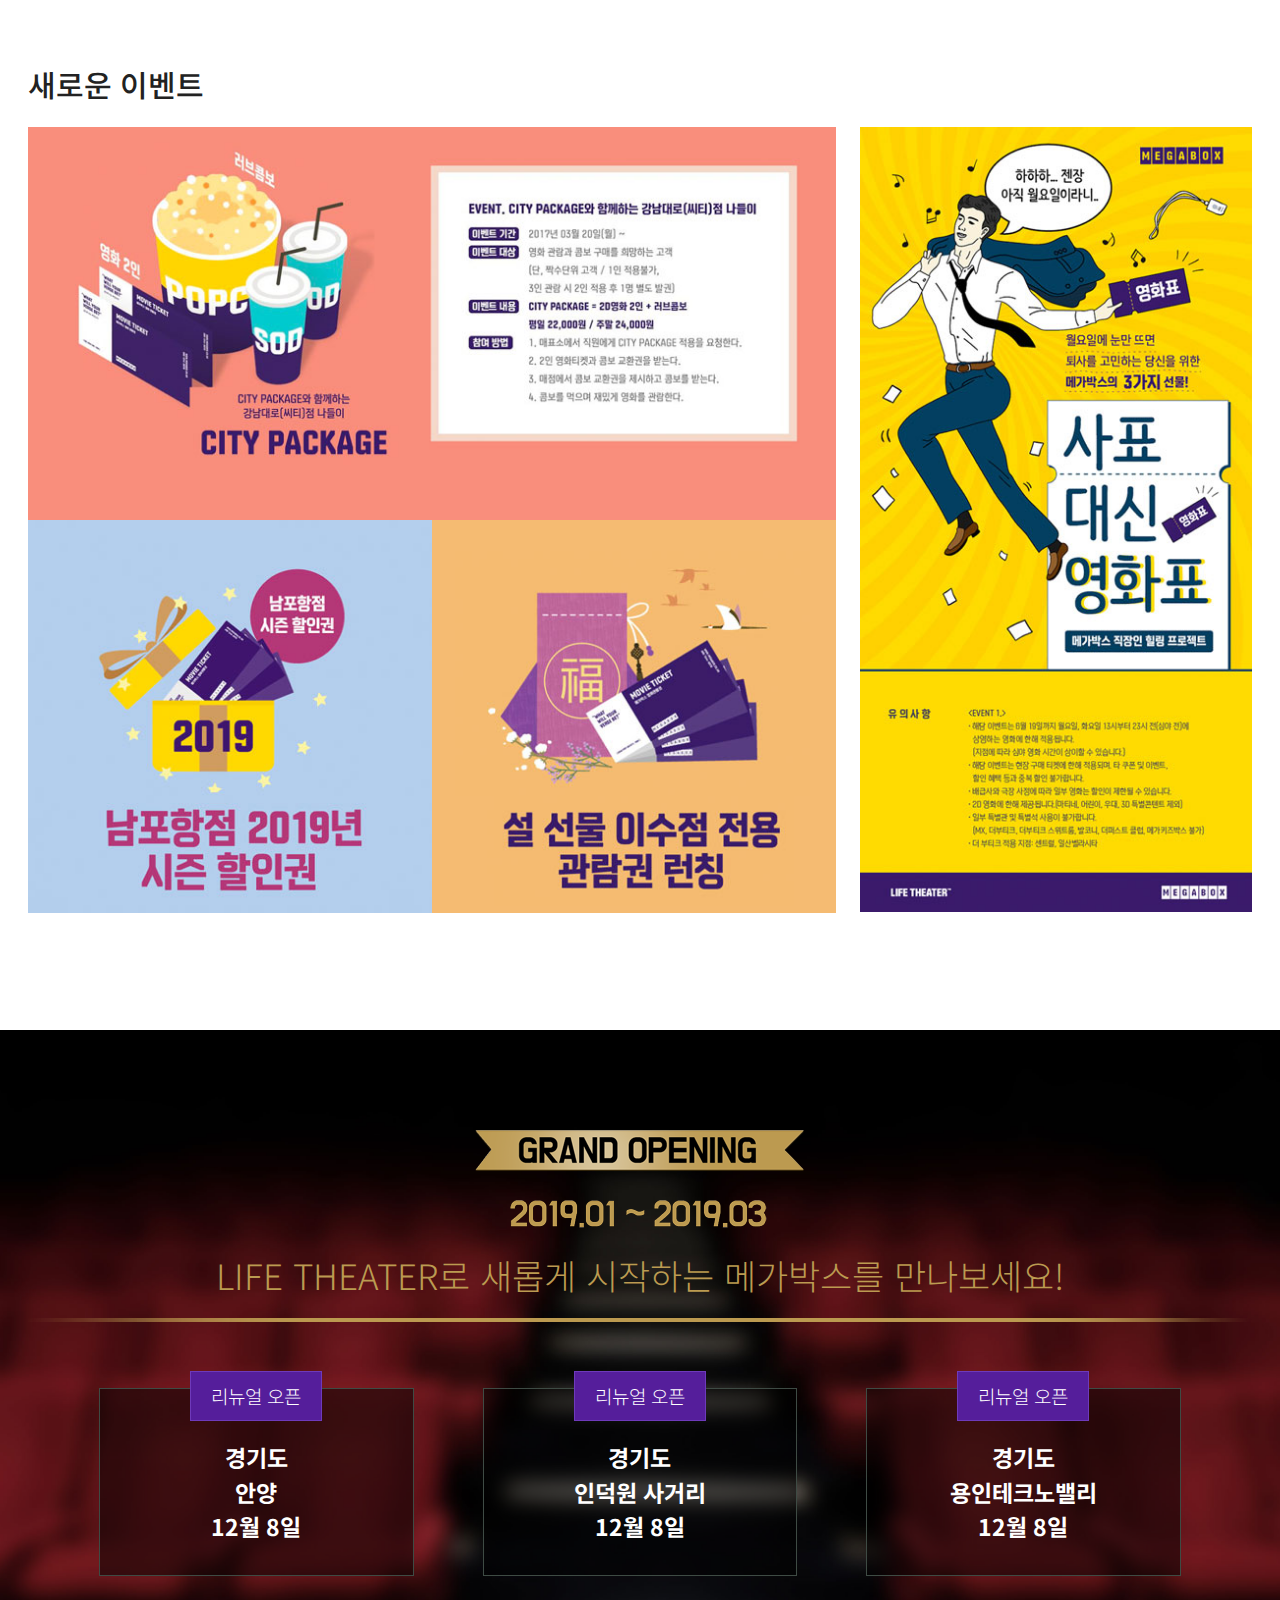
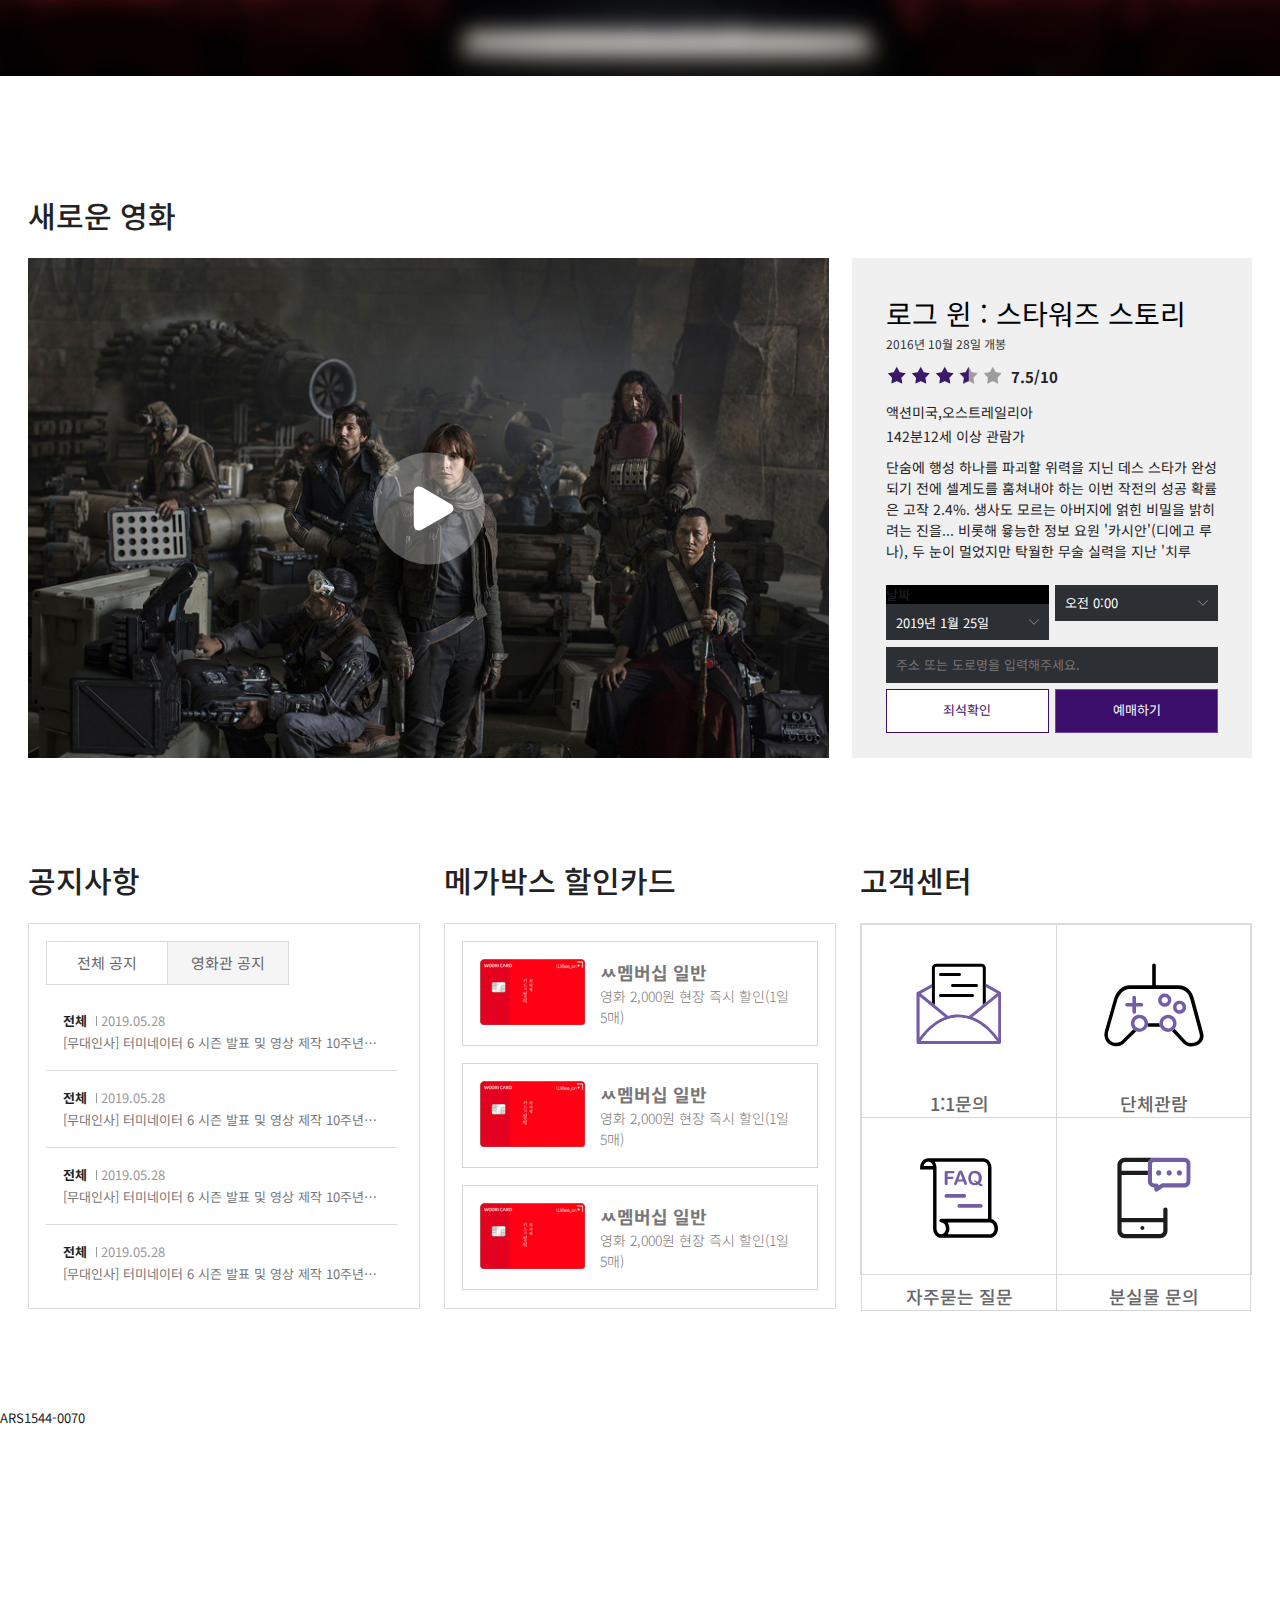
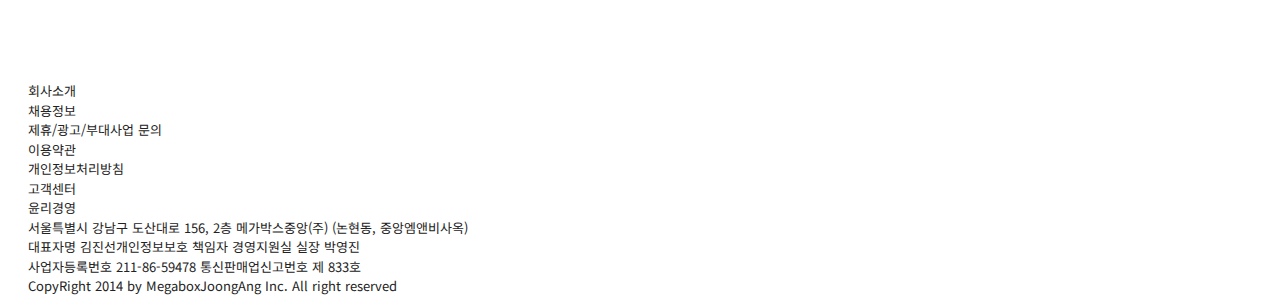
==== commit 06134087: "footer html" ====
--- a/index01.html
+++ b/index01.html
@@ -1342,6 +1342,48 @@
             </div>
         </div>
     </section>
+
+    <footer id="footer">
+        <div id="footer_sns">
+            <div class="container">
+                <div class="footer_sns">
+                    <ul>
+                        <li class="icon s1"><a href="#"><span class="ir_pm">트위터</span></a></li>
+                        <li class="icon s1"><a href="#"><span class="ir_pm">페이스북</span></a></li>
+                        <li class="icon s1"><a href="#"><span class="ir_pm">인스타그램</span></a></li>
+                        <li class="icon s1"><a href="#"><span class="ir_pm">구글 플레이</span></a></li>
+                        <li class="icon s1"><a href="#"><span class="ir_pm">아이폰 앱 스토어</span></a></li>
+                    </ul>
+                    <div class="tel">
+                        <a href="#">ARS<em>1544-0070</em></a>
+                    </div>
+                </div>
+            </div>
+        </div>
+        <div id="footer_infor">
+            <div class="container">
+                <div class="row">
+                    <div class="footer_infor">
+                        <h2><img src="img/logo_footer.png" alt="megabox"></h2>
+                        <ul>
+                            <li><a href="#">회사소개</a></li>
+                            <li><a href="#">채용정보</a></li>
+                            <li><a href="#">제휴/광고/부대사업 문의</a></li>
+                            <li><a href="#">이용약관</a></li>
+                            <li><a href="#">개인정보처리방침</a></li>
+                            <li><a href="#">고객센터</a></li>
+                            <li><a href="#">윤리경영</a></li>
+                        </ul>
+                        <address>
+                            <p>서울특별시 강남구 도산대로 156, 2층 메가박스중앙(주) (논현동, 중앙엠앤비사옥) <br><span class="bar2">대표자명 김진선</span>개인정보보호 책임자 경영지원실 실장 박영진<br><span class="bar2">사업자등록번호 211-86-59478</span> 통신판매업신고번호 제 833호</p>
+                            <p>CopyRight 2014 by MegaboxJoongAng Inc. All right reserved</p>
+                        </address>
+                    </div>
+                </div>
+            </div>
+        </div>
+    </footer>
+    <!--footer-->
     
     <!-- 자바스크립트 라이브러리 -->
     <script src="js/swiper.min.js"></script>
--- a/css/reset01.css
+++ b/css/reset01.css
@@ -1,3 +1,5 @@
+@charset "utf-8";
+
 @charset "utf-8";
 
 /* 여백 초기화 */
@@ -36,4 +38,72 @@
 /* IR 효과 */
 .ir_pm {display:block; overflow:hidden; font-size:0; line-height:0; text-indent:-9999px;} /* 의미있는 이미지의 대체 텍스트를 제공하는 경우(Phark Method) */
 .ir_wa {display:block; overflow:hidden; position:relative; z-index:-1; width:100%; height: 100%;} /* 의미있는 이미지의 대체 텍스트로 이미지가 없어도 대체 텍스트를 보여주고자 할 때(WA IR) */
-.ir_so {overflow: hidden; position:absolute; width:0; height:0; line-height:0; text-indent:-9999px;} /* 대체 텍스트가 아닌 접근성을 위한 숨김 텍스트를 제공할 때 */+.ir_so {overflow: hidden; position:absolute; width:0; height:0; line-height:0; text-indent:-9999px;} /* 대체 텍스트가 아닌 접근성을 위한 숨김 텍스트를 제공할 때 */
+
+/* 아이콘 이미지 최적화 작업 */
+.icon {background-image: url(../img/icon.png);}
+
+@media only screen and (-webkit-min-device-pixel-ratio: 1.5),
+       only screen and (min-device-pixel-ratio: 1.5),
+       only screen and (min-resolution: 1.5dppx){
+            .icon {background-image: url(../img/icon@2.png); background-size: 500px;}
+       }
+
+/* input style */
+input {background-image: none;}
+input[type=button],
+input[type=reset],
+input[type=text],
+input[type=password],
+input[type=submit],
+input[type=search],
+input[type=tel],
+input[type=email] {
+    -webkit-appearance: none;
+    border-radius: 0
+}
+input[type=search]::-webkit-search-cancel-button,
+input[type=search]::-webkit-search-decoration {
+    -webkit-appearance: none
+}
+input:checked[type=checkbox] {
+    background-color: #666;
+    -webkit-appearance: checkbox
+}
+
+/* 셀렉트 메뉴 로그인 스타일 */
+.ui_select1 { 
+    background: #F8F8F8; height: 26px; border: 1px solid #d9d9d9;
+    padding: 0 5px; border-radius: 0;
+}
+/* 셀렉트 메뉴 메인 스타일 */
+.ui_select2 { 
+    width: 100%; box-sizing: border-box;
+    background: #2c2f34; color: #fff; 
+    display: inline-block; height: 36px; margin: 0; padding: 0 10px;
+    vertical-align: middle; text-align: left; white-space: nowrap;
+    font-family: inherit; font-size: inherit; border: 0 none;
+    background: #2c2f34 url(../img/down.svg) no-repeat right 10px center;
+    background-size: 10px; 
+    -webkit-appearance: none;
+    -moz-appearance: none;
+    appearance: none;
+}
+/* 로그인 텍스트 박스 스타일1 */
+.ui_input1 { 
+    border: 1px solid #d9d9d9; width: 200px; height: 26px;
+    font-size: 13px; text-indent: 14px; background: #f8f8f8;
+    vertical-align: middle;
+}
+/* 로그인 텍스트 박스 스타일1 */
+.ui_input2 { 
+    border: 1px solid #d9d9d9; width: 100px; height: 26px;
+    font-size: 13px; text-indent: 14px; background: #f8f8f8;
+    vertical-align: middle;
+}
+/* 메인 텍스트 박스 스타일1 */
+.ui_input3 { 
+    background: #2c2f34; color: #fff; 
+    border: 0; width: 100%; height: 36px; padding: 0 10px;
+}
+.form_inline .form_group {display: inline-block; vertical-align: middle;}
--- a/css/stlye01.css
+++ b/css/stlye01.css
@@ -175,6 +175,24 @@
 .notice ul li ul li dt .bar:after {content: ''; position: absolute; right: 4px; top: 5px; width: 1px; height: 10px; background: #999;}
 .notice ul li ul li dd {color: #777; padding-top: 3px; overflow: hidden; text-overflow: ellipsis; white-space: nowrap;}
 
+/* 할인카드 */
+.card {padding: 17px;}
+.card ul {}
+.card ul li {position: relative; border: 1px solid #d7d7d7; padding: 17px; margin-bottom: 17px; min-height: 102px; box-sizing: border-box;}
+.card ul li span {position: absolute; left: 17px; top: 17px;}
+.card ul li span img {width: 105px;}
+.card ul li strong {display: block; font-size: 18px; color: #777; padding-left: 120px;}
+.card ul li em {display: block; font-size: 14px; color: #777; font-weight: 300; padding-left: 120px;}
+
+/* 고객센터 */
+.service ul {overflow: hidden;}
+.service li {float: left; width: 50%; height: 193x; box-sizing: border-box; border: 1px solid #d7d7d7; text-align: center;}
+.service li a span {display: block; width: 120px; height: 145px; margin: 20px auto 0 auto; overflow: hidden;}
+.service li a strong {color: #666; font-size: 18px; font-weight: 500;}
+.service li:nth-child(1) {border-right: 0; border-bottom: 0;}
+.service li:nth-child(2) {border-bottom: 0;}
+.service li:nth-child(3) {border-right: 0;}
+
 
 
 
@@ -198,6 +216,16 @@
     
     .banner_menu .bm_left ul {display: none;}
     .banner_menu .bm_right ul:first-child {display: none;}
+
+    .help article .help_box1 {width: 49%; margin-right: 2%;}
+    .help article .help_box2 {width: 49%; margin-right: 0;}
+    .help article .help_box3 {width: 100%; margin-right: 2%;}
+    .hlep article {height: auto;}
+
+    .service li {width: 25%; height: auto;}
+    .service li:nth-child(1) {border-bottom: 1px solid #d7d7d7; }
+    .service li:nth-child(2) {border-bottom: 1px solid #d7d7d7; border-right: 0;}
+    .service li a strong {display: block; padding-bottom: 10%;}
 }
 
 @media (max-width: 960px){
@@ -250,6 +278,15 @@
     .new {padding: 24px; background-color: #fff; margin-top: 24px;}
     .new h2 {font-size: 24px; font-weight: 700; height: 27px; margin-bottom: 20px; padding-bottom: 10px;}
     .new .new_right {padding: 24px;}
+
+    #help .row {padding: 0 24px;}
+    .help article .help_box1 {padding: 24px; box-sizing: border-box; width: 100%; background: #fff; margin-right: 0; margin-top: 24px;}
+    .help article .help_box2 {padding: 24px; box-sizing: border-box; width: 100%; background: #fff; margin-right: 0; margin-top: 24px;}
+    .help article .help_box3 {padding: 24px; box-sizing: border-box; width: 100%; background: #fff; margin-right: 0; margin-top: 24px;}
+    .help article .help_box1 h3 {font-size: 24px; font-weight: 700; height: 27px; margin-bottom: 20px; padding-bottom: 10px;}
+    .help article .help_box2 h3 {font-size: 24px; font-weight: 700; height: 27px; margin-bottom: 20px; padding-bottom: 10px;}
+    .help article .help_box3 h3 {display: none;}
+    .help article .help_box3 h3 > div {height: auto;}
 }
 
 @media (max-width: 600px){
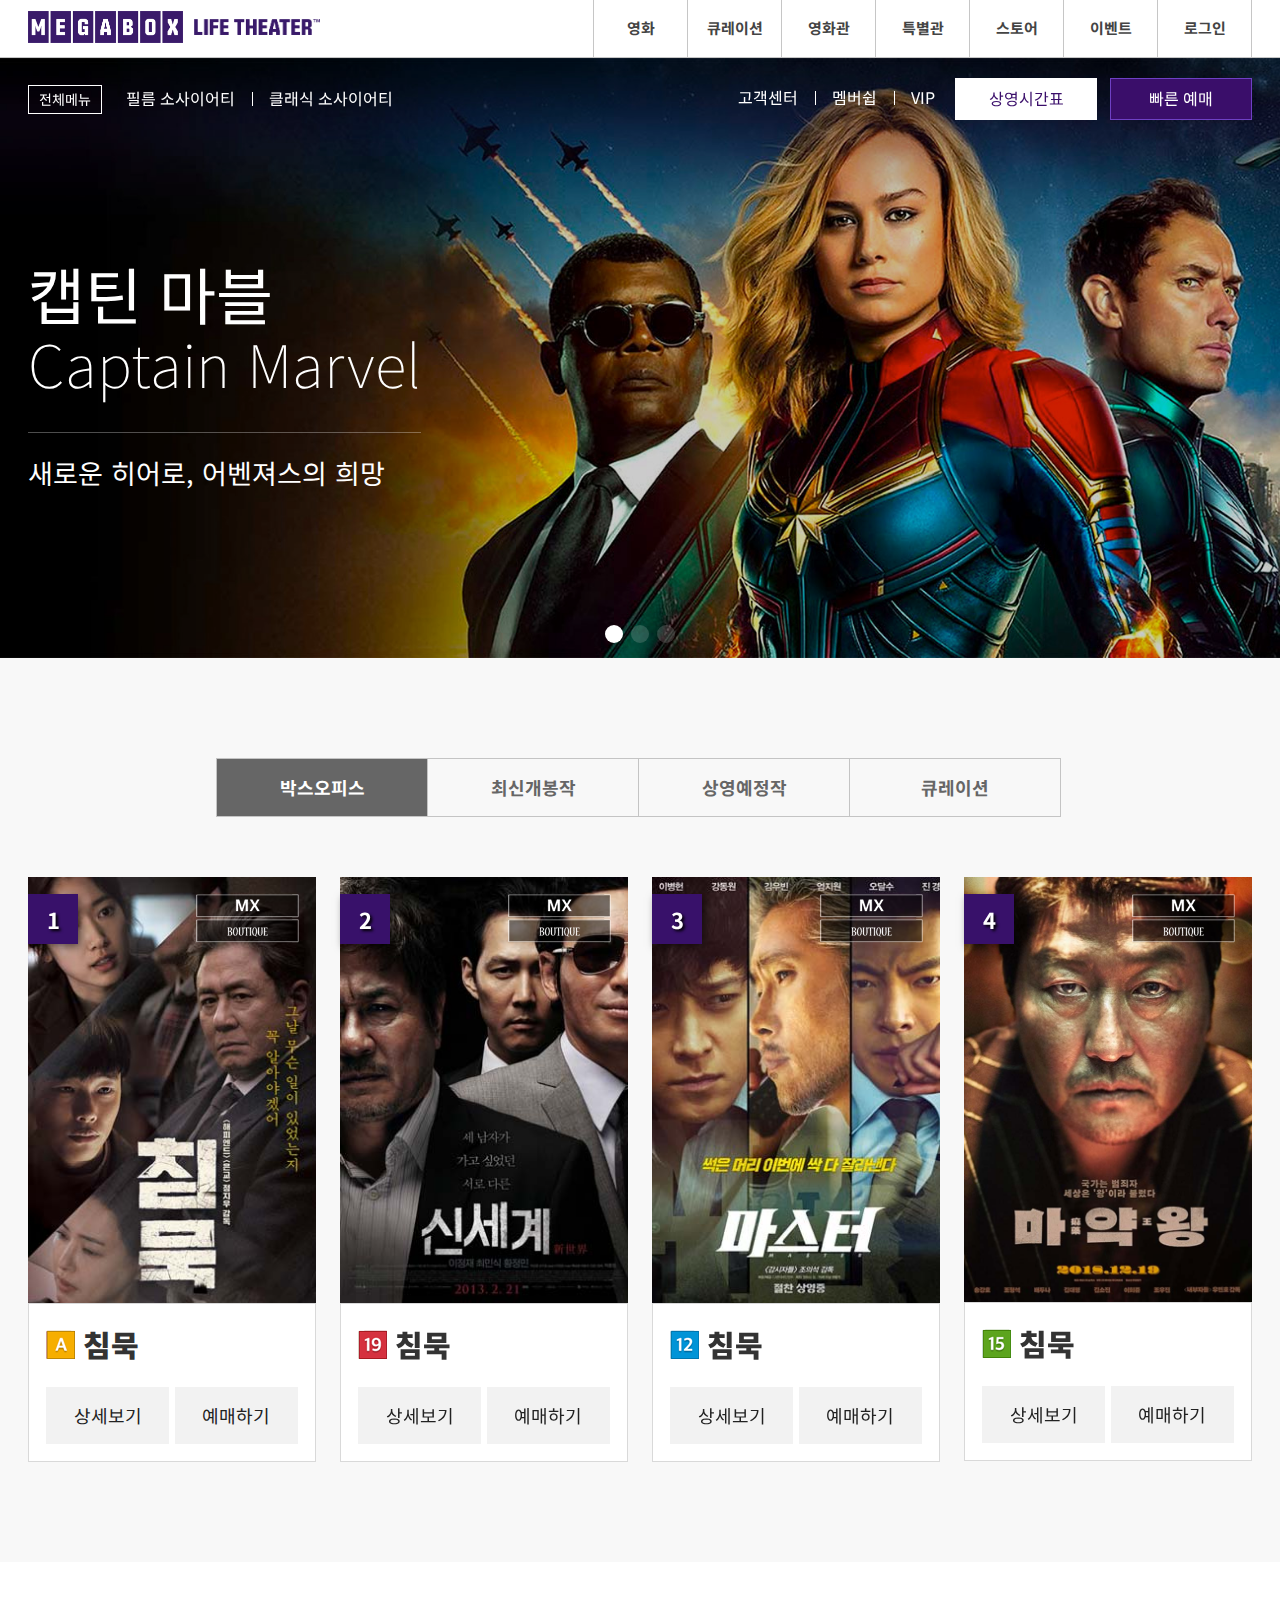
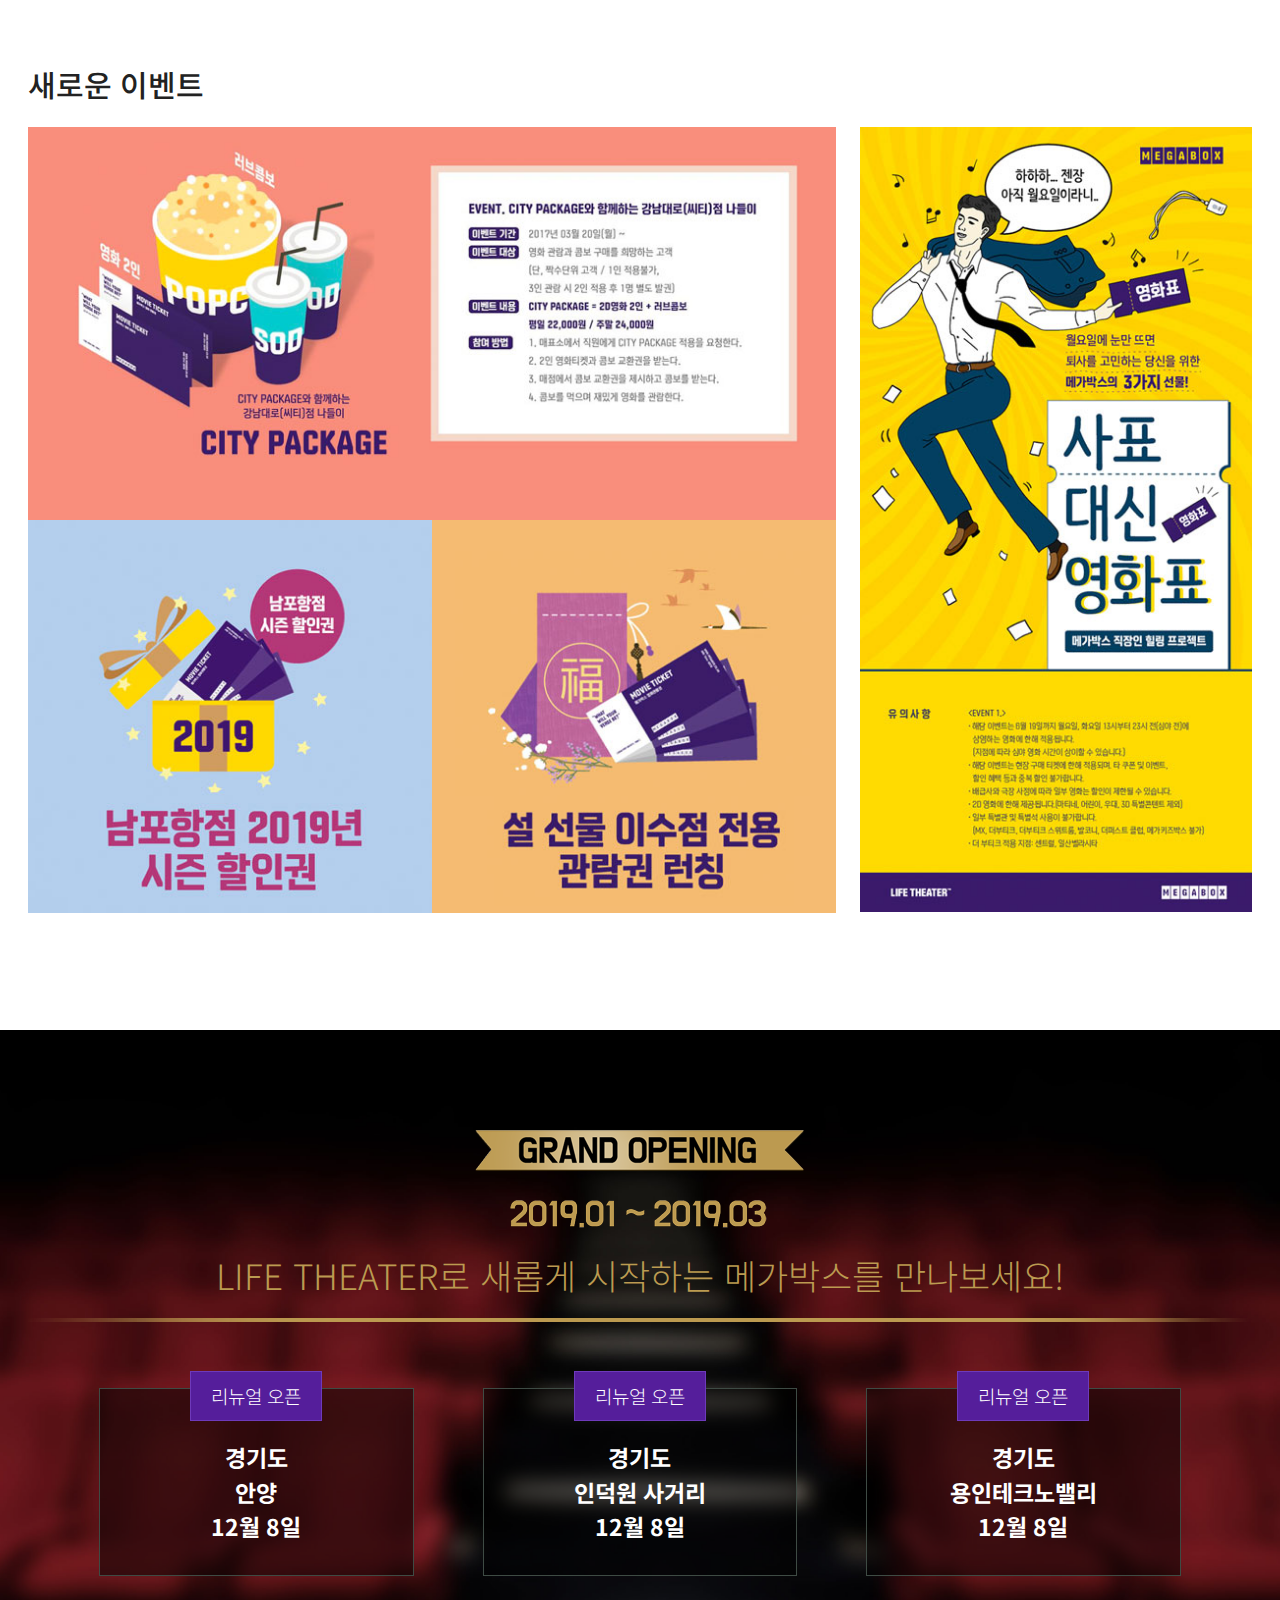
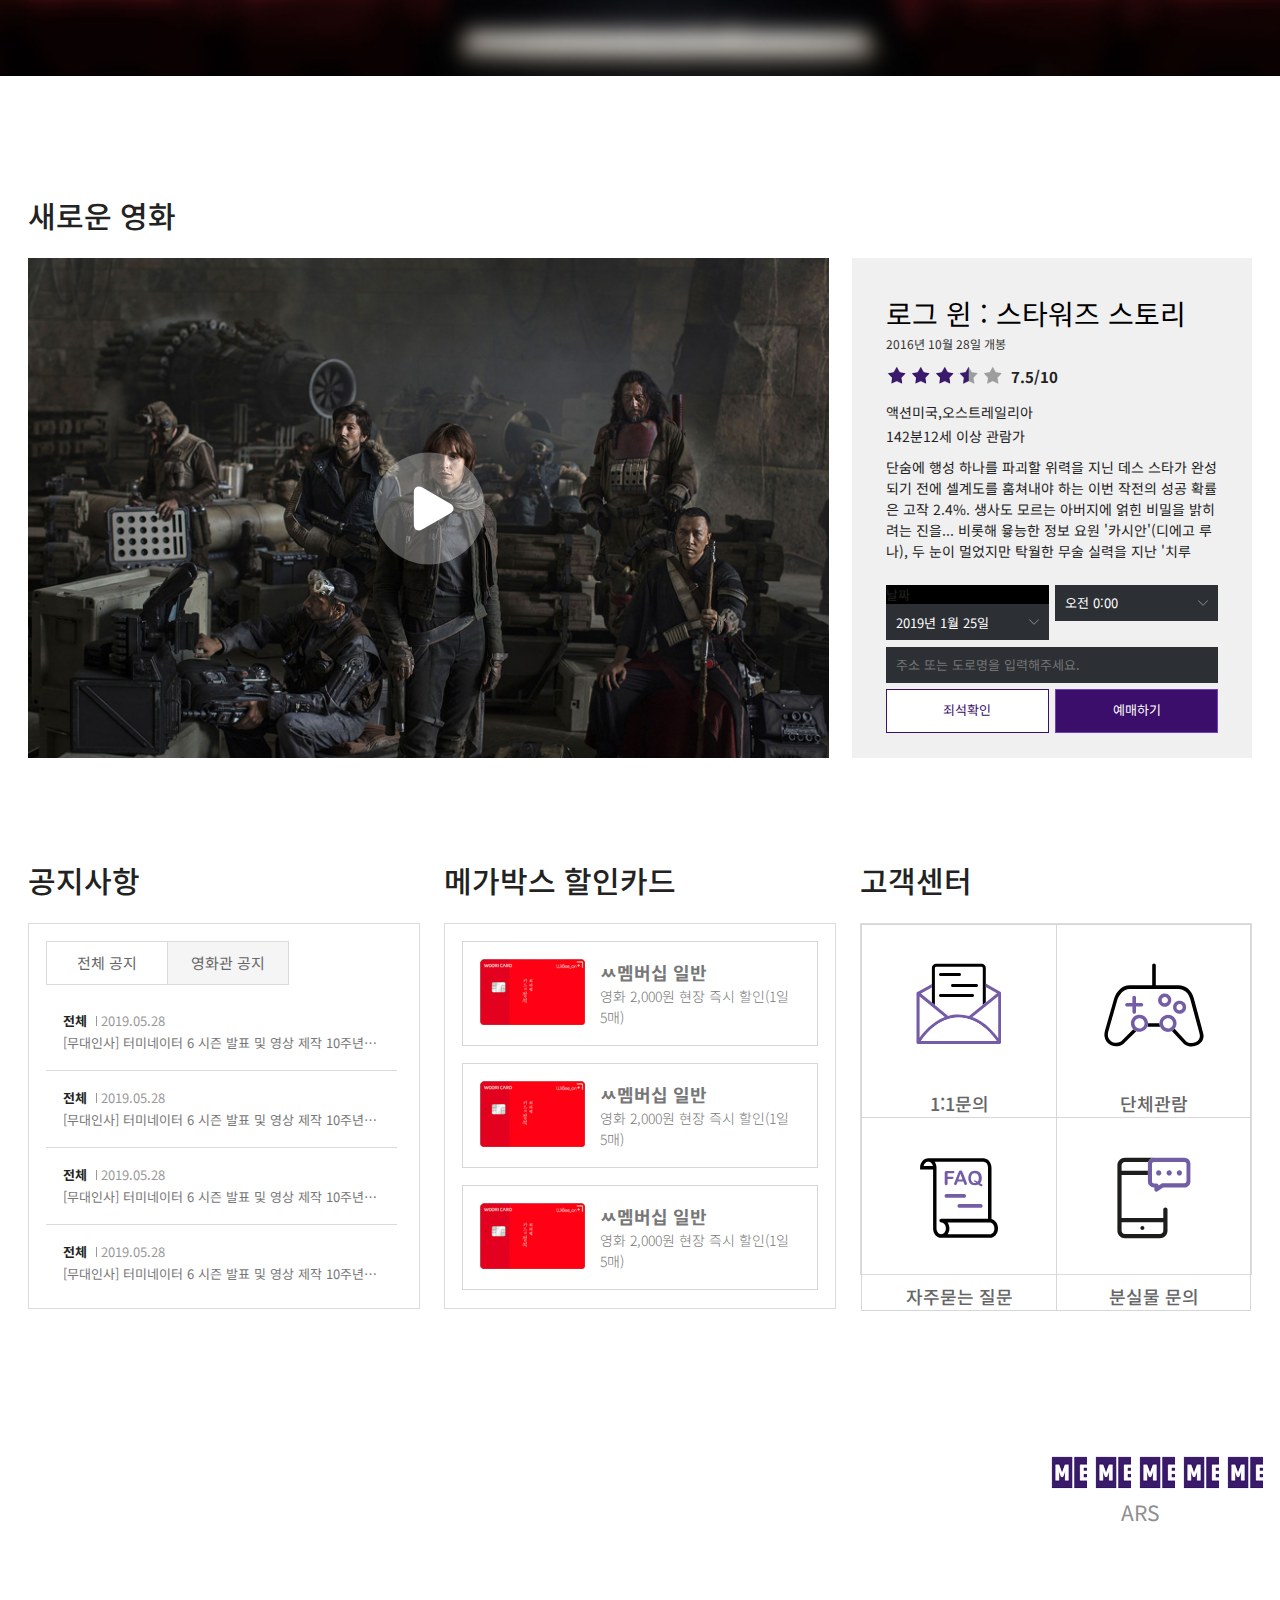
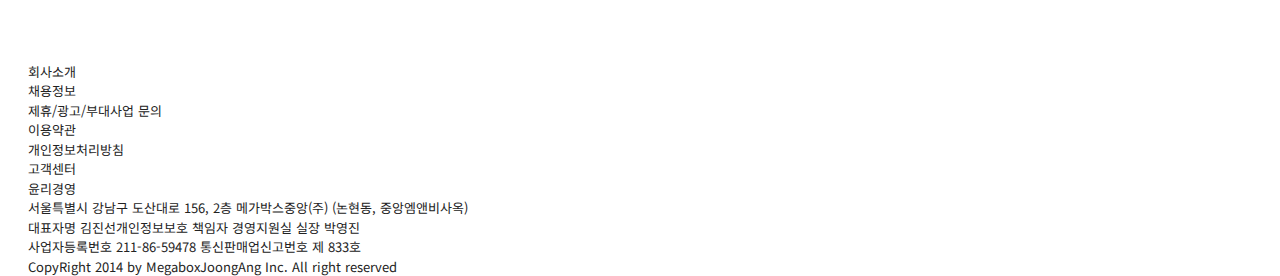
==== commit 0bcf6d37: "footer fix" ====
--- a/index01.html
+++ b/index01.html
@@ -1349,10 +1349,10 @@
                 <div class="footer_sns">
                     <ul>
                         <li class="icon s1"><a href="#"><span class="ir_pm">트위터</span></a></li>
-                        <li class="icon s1"><a href="#"><span class="ir_pm">페이스북</span></a></li>
-                        <li class="icon s1"><a href="#"><span class="ir_pm">인스타그램</span></a></li>
-                        <li class="icon s1"><a href="#"><span class="ir_pm">구글 플레이</span></a></li>
-                        <li class="icon s1"><a href="#"><span class="ir_pm">아이폰 앱 스토어</span></a></li>
+                        <li class="icon s2"><a href="#"><span class="ir_pm">페이스북</span></a></li>
+                        <li class="icon s3"><a href="#"><span class="ir_pm">인스타그램</span></a></li>
+                        <li class="icon s4"><a href="#"><span class="ir_pm">구글 플레이</span></a></li>
+                        <li class="icon s5"><a href="#"><span class="ir_pm">아이폰 앱 스토어</span></a></li>
                     </ul>
                     <div class="tel">
                         <a href="#">ARS<em>1544-0070</em></a>
--- a/css/stlye01.css
+++ b/css/stlye01.css
@@ -193,6 +193,23 @@
 .service li:nth-child(2) {border-bottom: 0;}
 .service li:nth-child(3) {border-right: 0;}
 
+/* 푸터영역 */
+.footer_sns {position: absolute; right: 17px; top: 33px; z-index: 1;}
+.footer_sns li{display: inline-block; width: 36px; height: 36px; margin-left: 4px;}
+.footer_sns li .s1{background-position: 0 -375px;}
+.footer_sns li .s2{background-position: -36px -375px;}
+.footer_sns li .s3{background-position: -72px -375px;}
+.footer_sns li .s4{background-position: -108px -375px;}
+.footer_sns li .s5{background-position: -144px -375px;}
+.footer_sns li .s1:hover{background-position: 0px -375px;}
+.footer_sns li .s2:hover{background-position: -36px -375px;}
+.footer_sns li .s3:hover{background-position: -72px -375px;}
+.footer_sns li .s4:hover{background-position: -108px -375px;}
+.footer_sns li .s5:hover{background-position: -144px -375px;}
+.footer_sns .tel{text-align: right; padding-top: 5px;}
+.footer_sns .tel a{color: #8f8f8f; font-size: 21px;}
+.footer_sns .tel a em{color: #fff;}
+
 
 
 
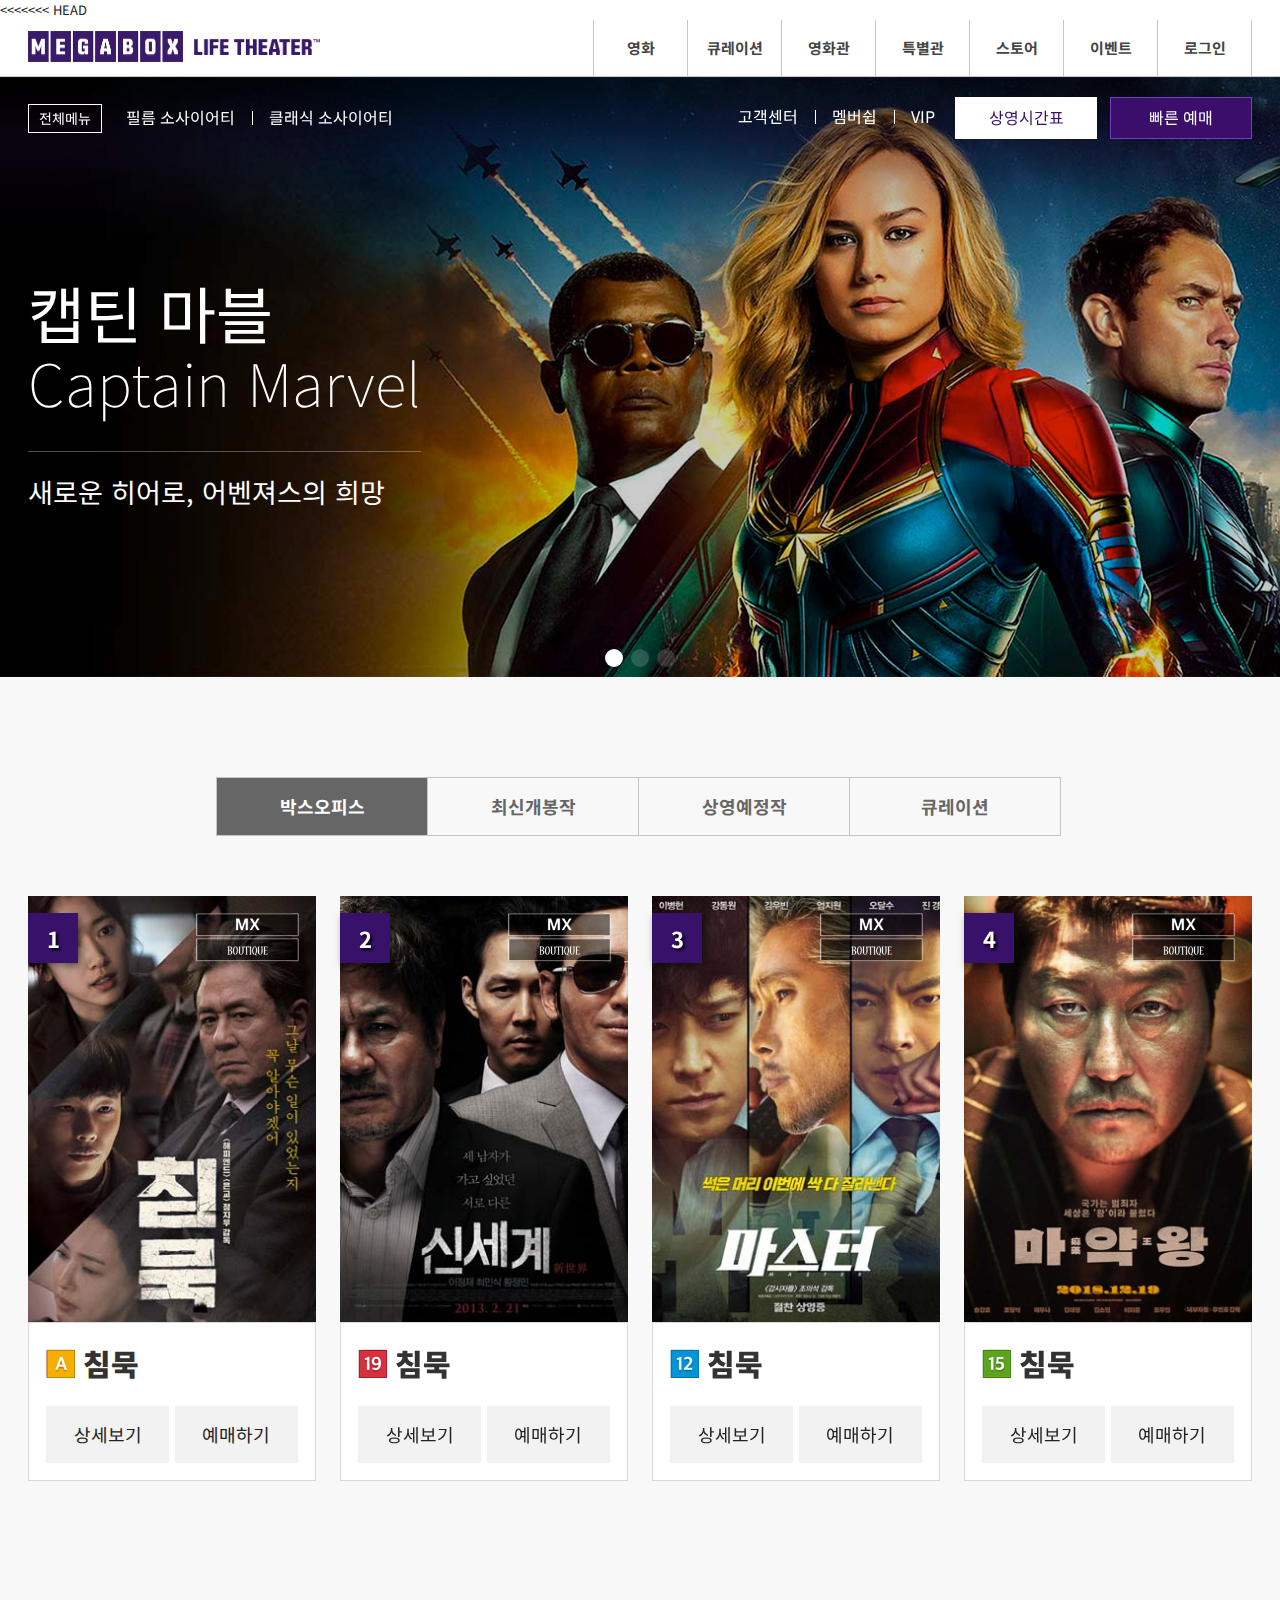
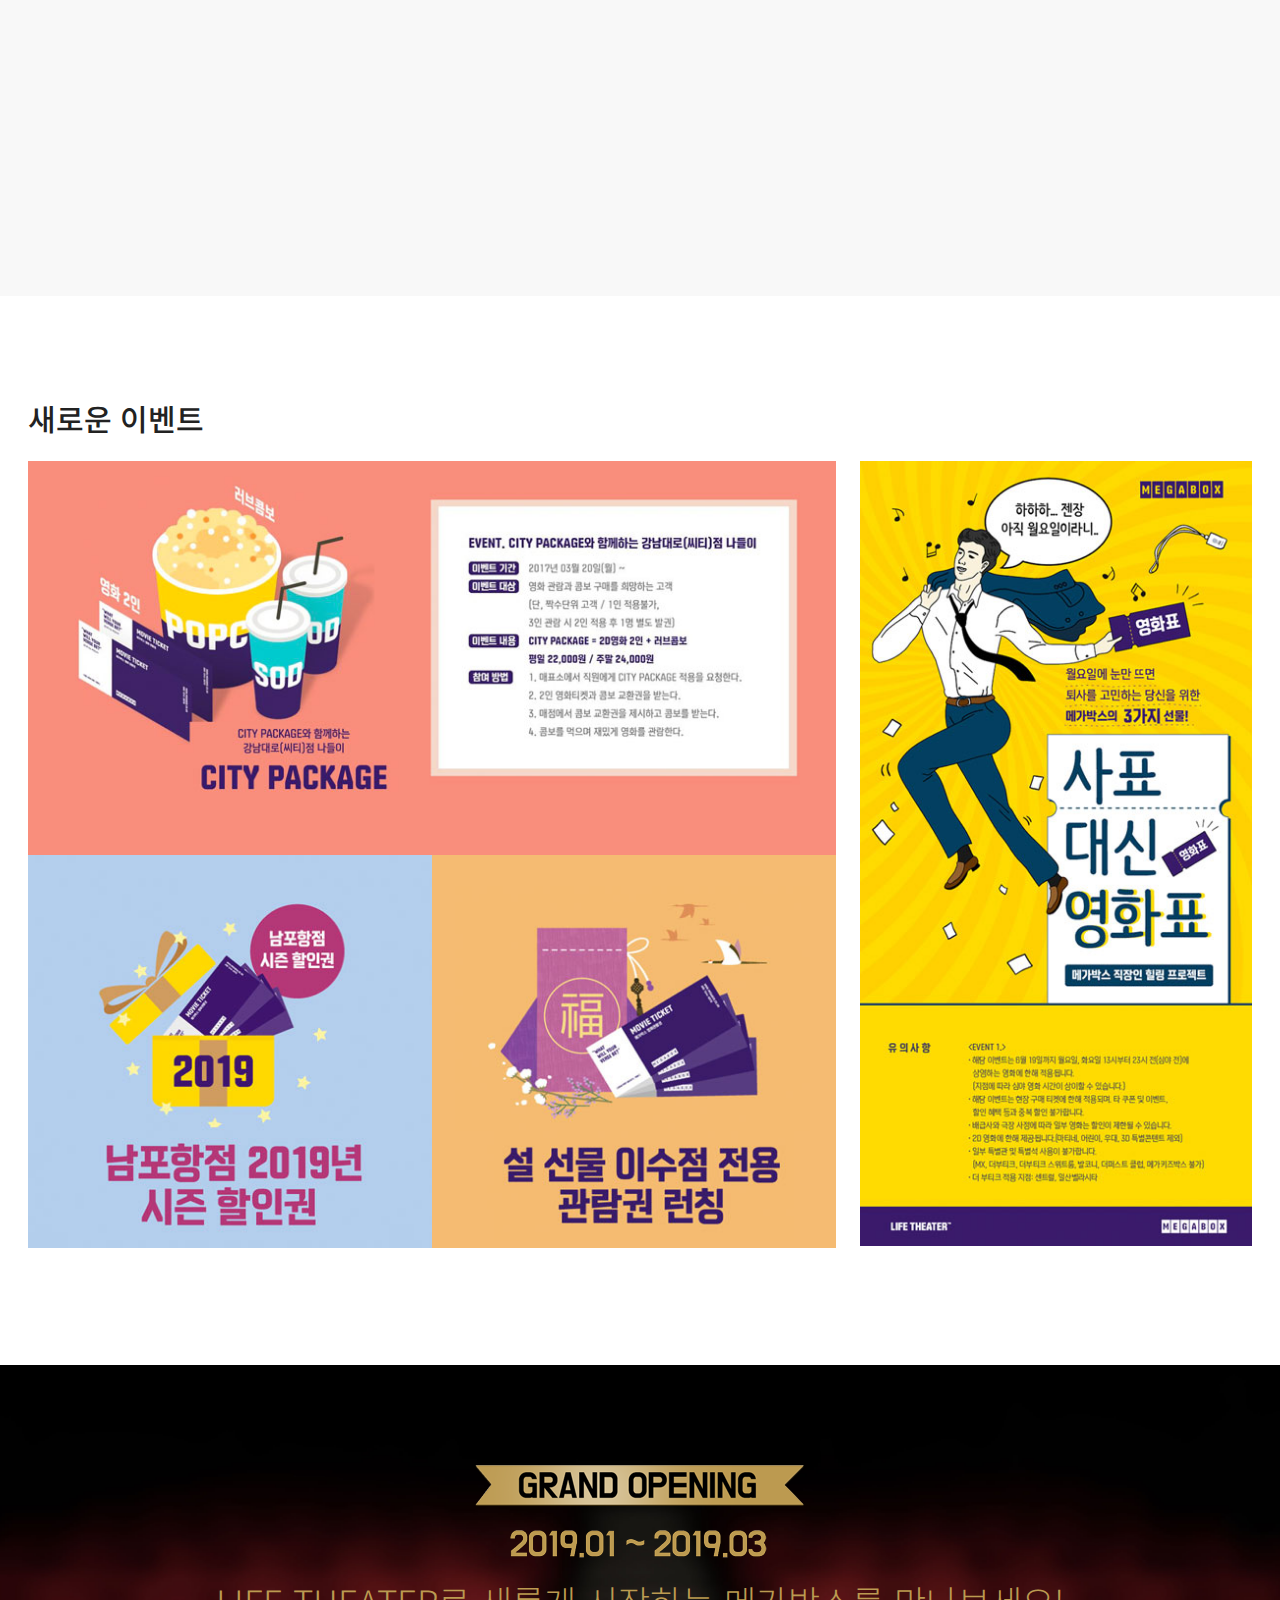
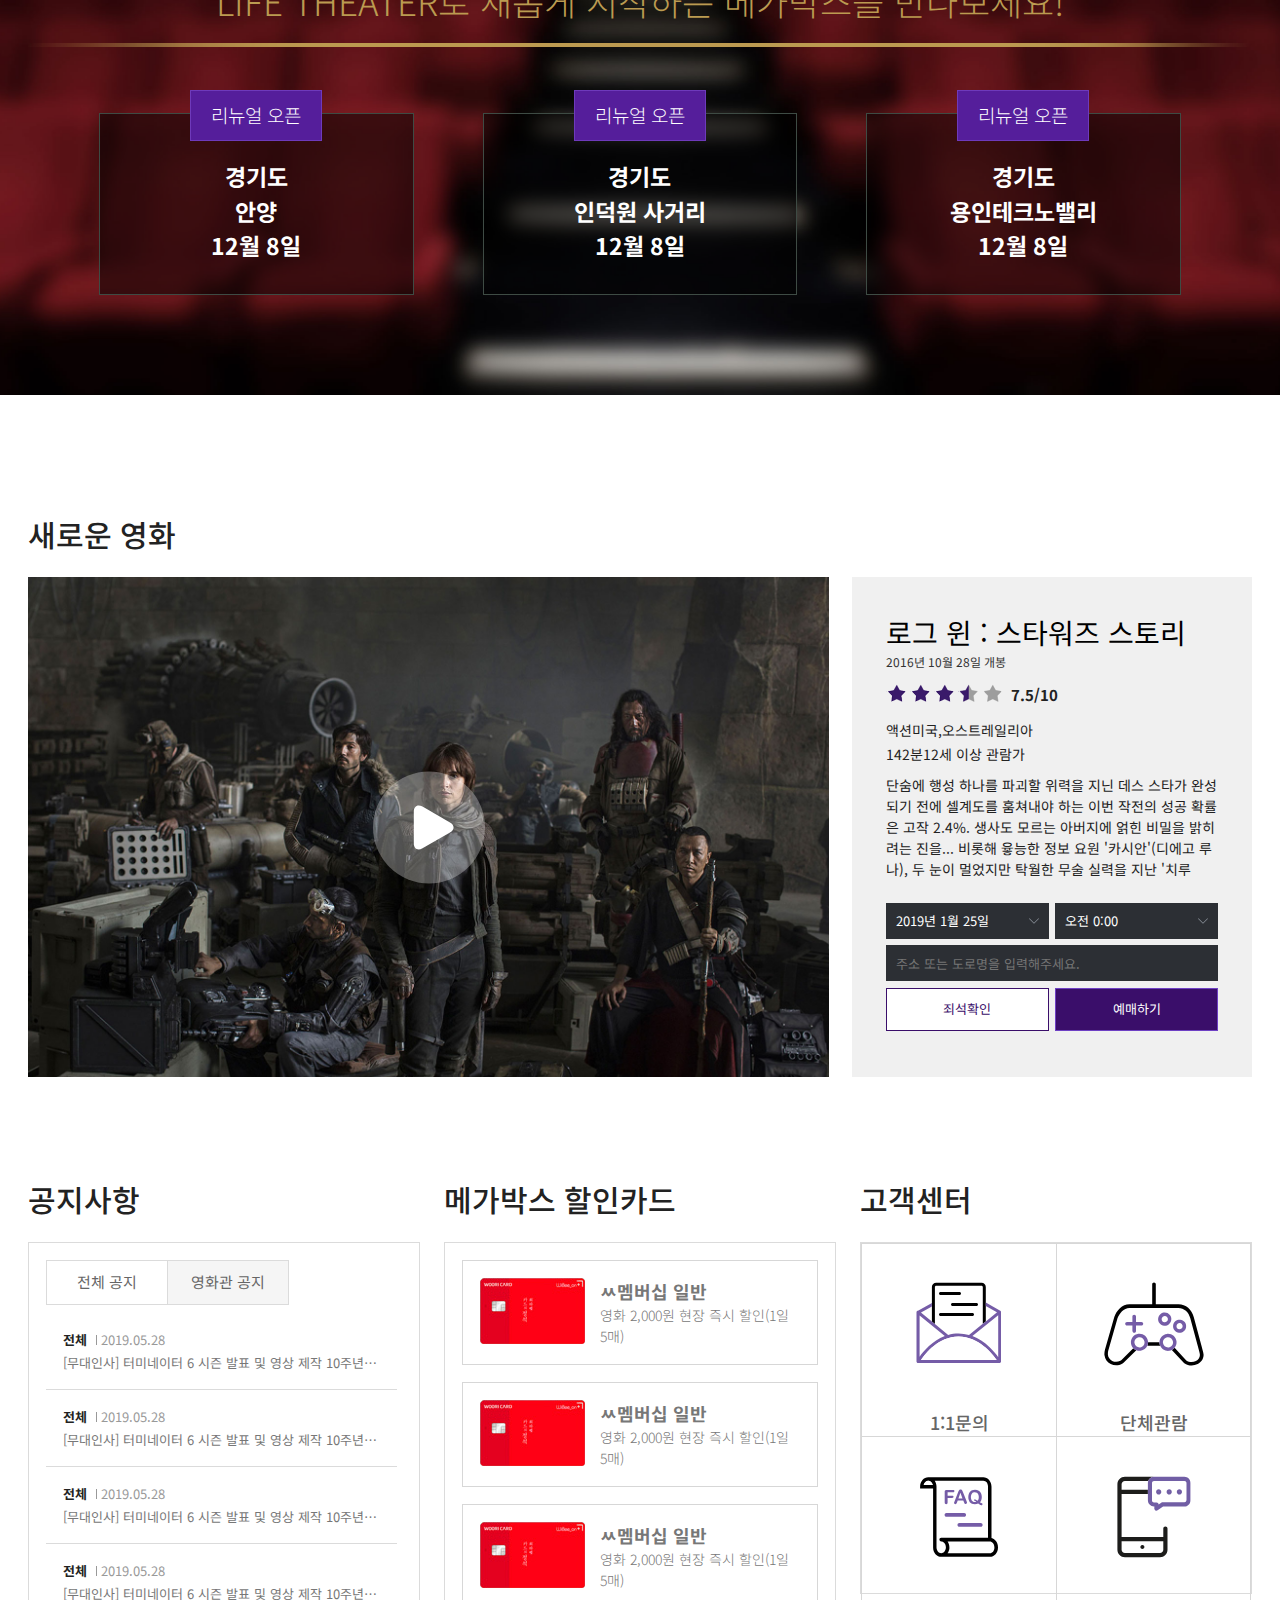
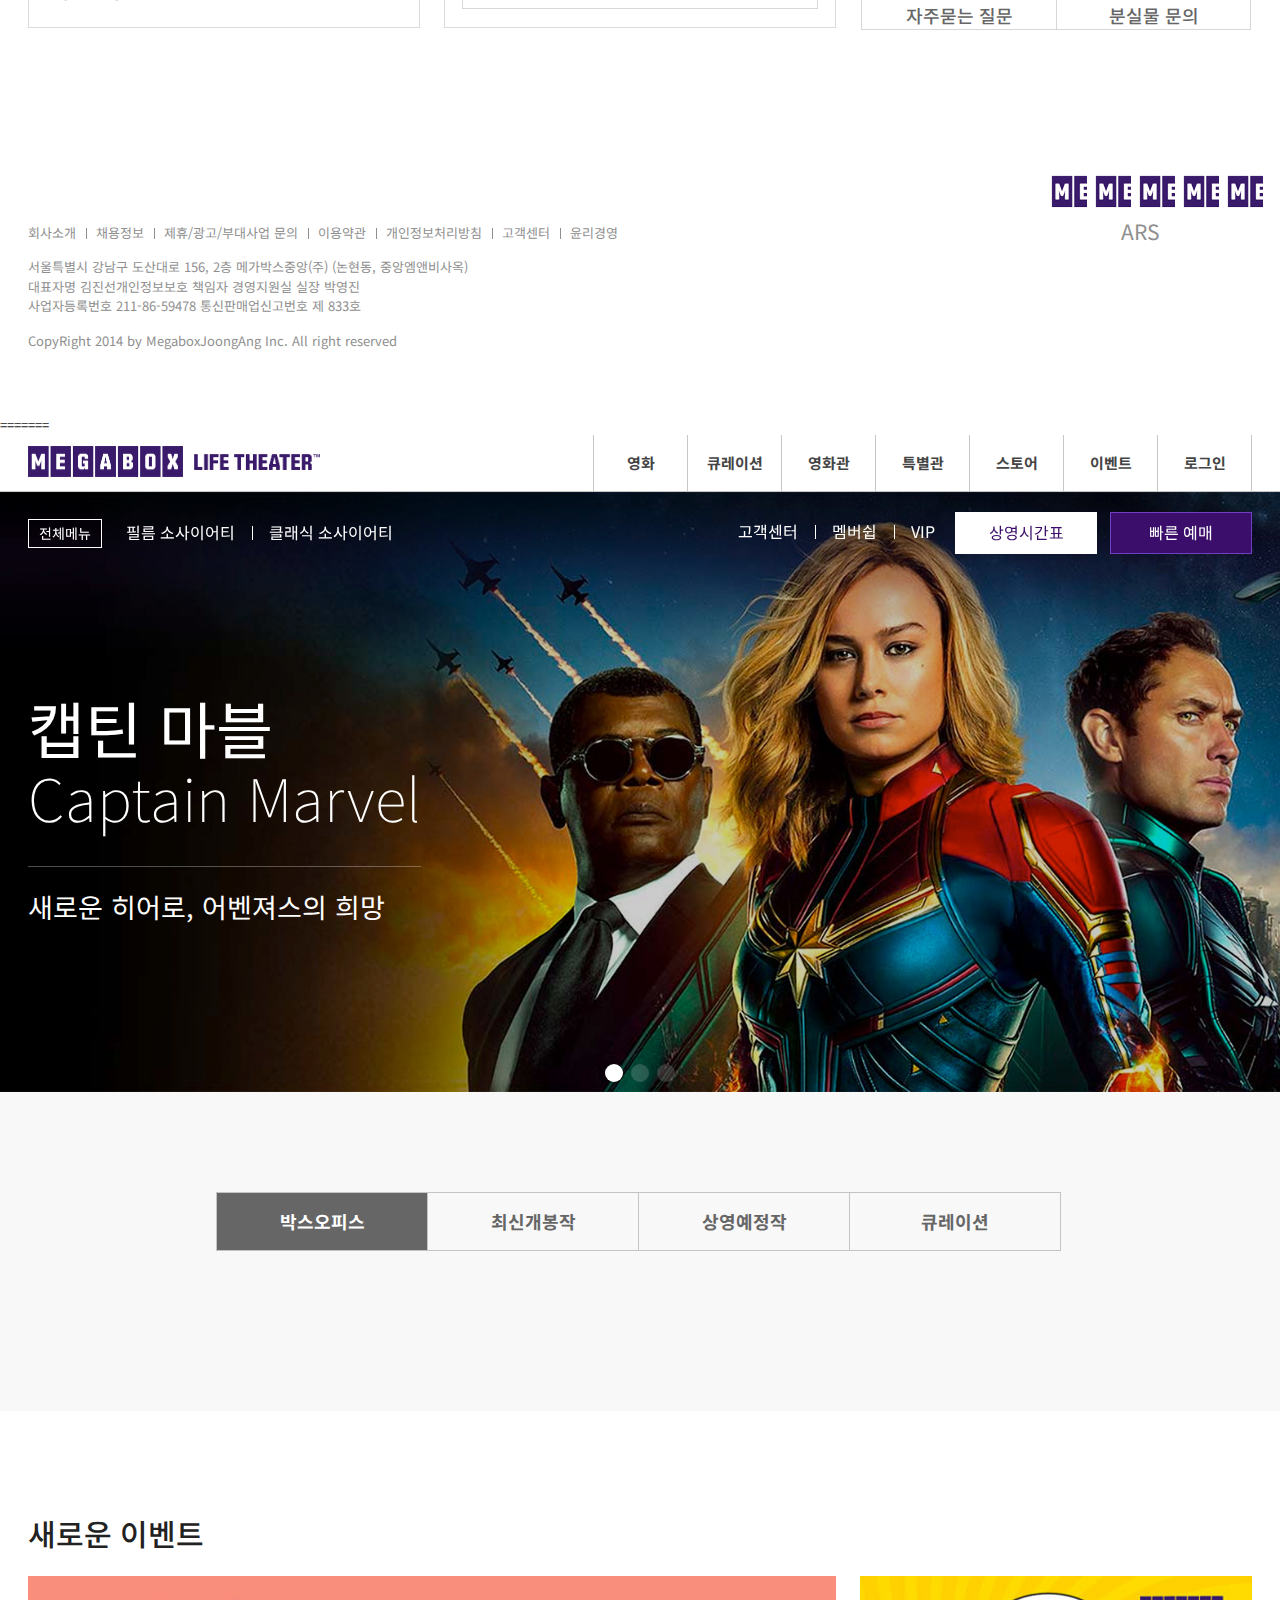
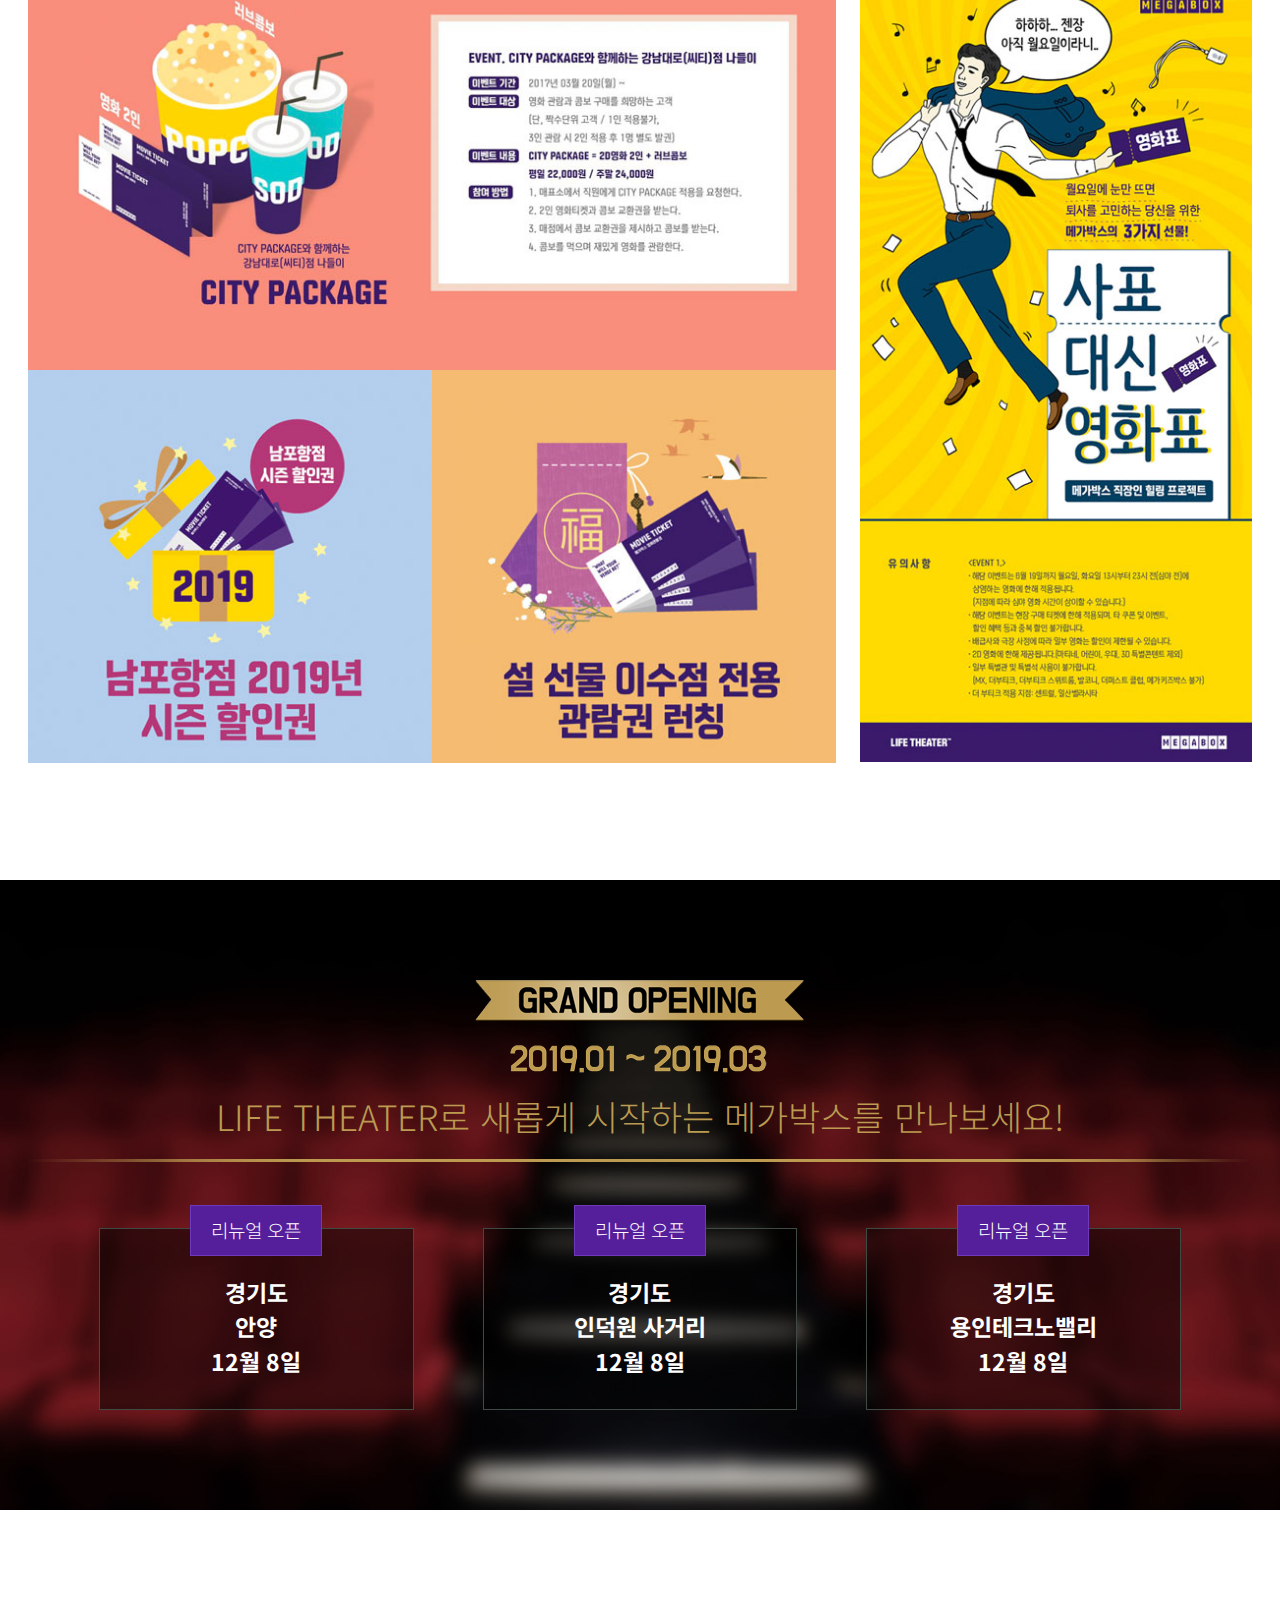
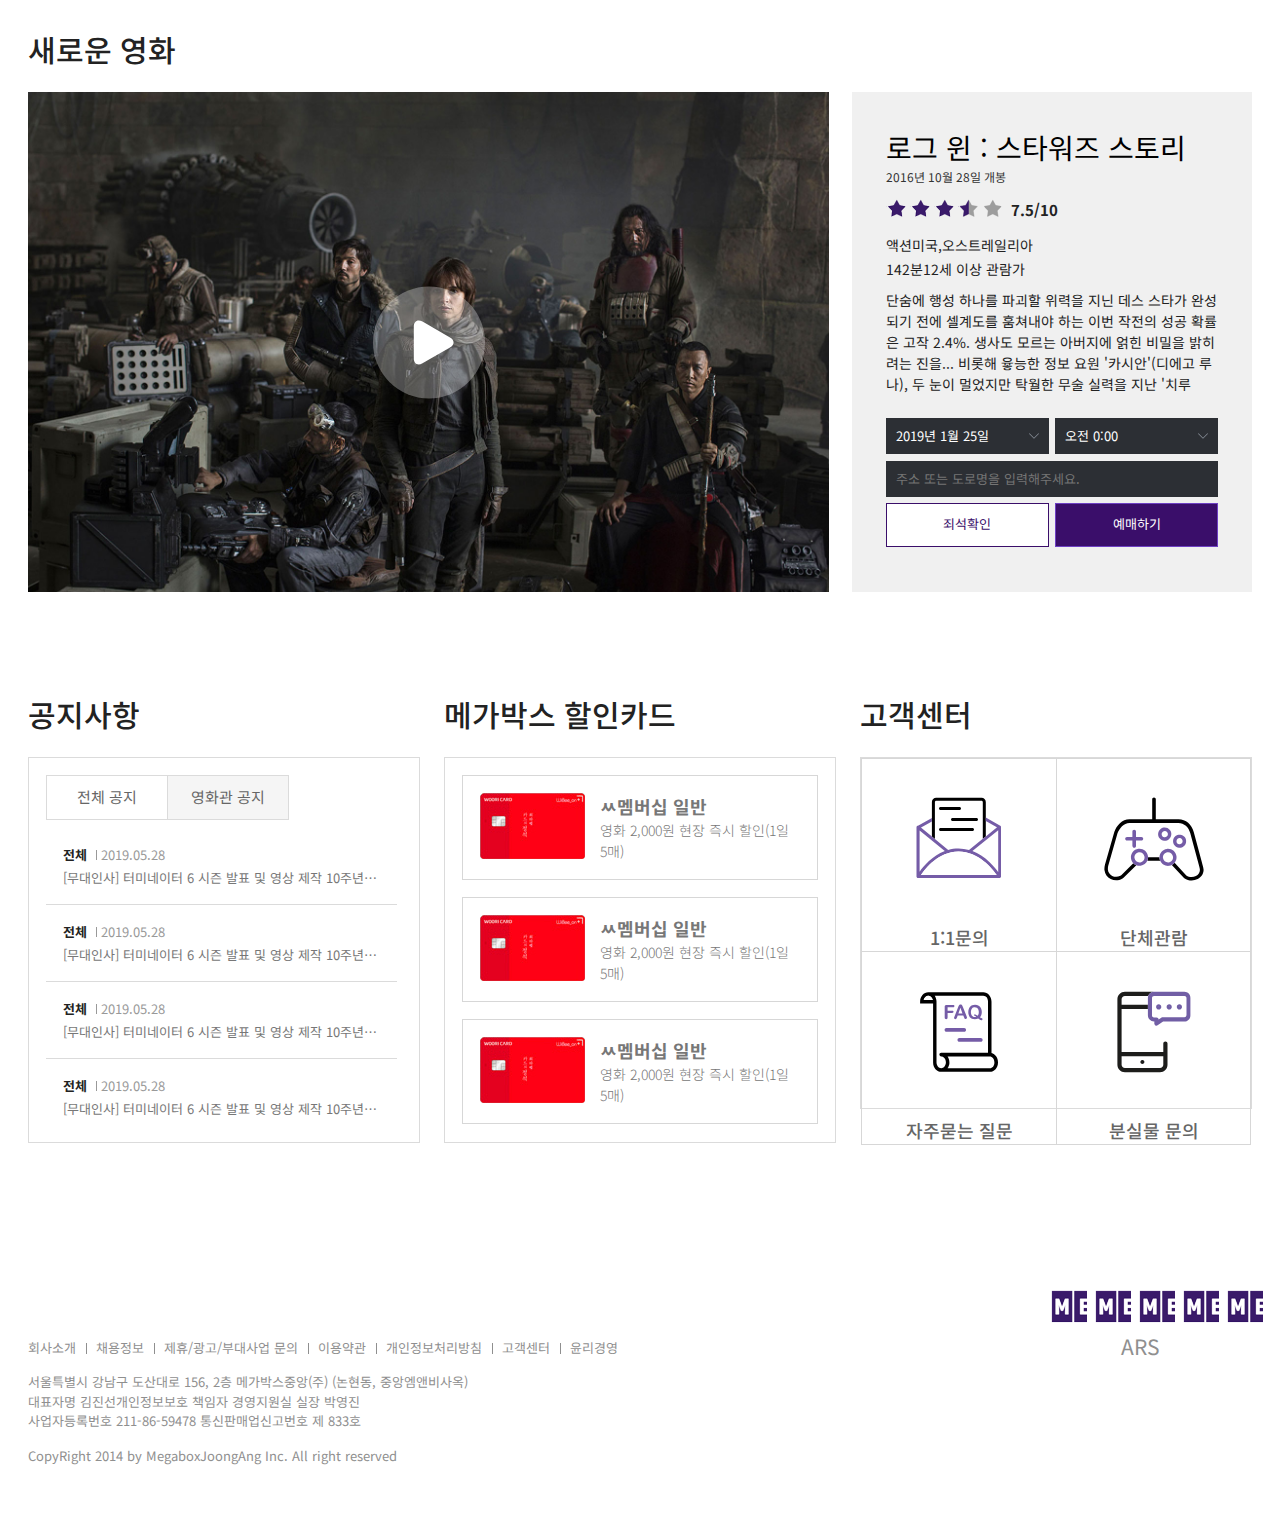
==== commit d3023e16: "zz" ====
--- a/index01.html
+++ b/index01.html
@@ -1,1456 +1,2913 @@
-<!DOCTYPE html>
-<html lang="ko">
-<head>
-    <meta charset="UTF-8">
-    <meta name="viewport" content="user-scalable=no, initial-scale=1.0, maximum-scale=1.0, minimum-scale=1.0, width=device-width">
-    <meta http-equiv="X-UA-Compatible" content="ie=edge">
-    <meta name="author" content="webstoryboy">
-    <meta name="description" content="메가박스 사이트 따라하면서 배우는 튜토리얼입니다.">
-    <meta name="keywords" content="메가박스, 유투브, 영화, 최신영화, 영화관, CGV, 롯데시네마, 웹스토리보이, 웹스, 사이트 만들기, 따라하기, 이미지 슬라이드">
-    <title>메가박스 사이트 코딩하기</title>
-    
-    <!-- CSS -->
-    <link rel="stylesheet" href="css/reset01.css">
-    <link rel="stylesheet" href="css/stlye01.css">
-    <link rel="stylesheet" href="css/swiper.css">
-    <link rel="stylesheet" href="css/font-awesome.css">
-    
-    <!-- 파비콘 -->
-    <link rel="shortcut icon" href="icons/favicon.ico">
-    <link rel="apple-touch-icon-precomposed" href="icons/favicon_72.png" />
-    <link rel="apple-touch-icon-precomposed" sizes="96x96" href="icons/favicon_96.png" />
-    <link rel="apple-touch-icon-precomposed" sizes="144x144" href="icons/favicon_144.png" />
-    <link rel="apple-touch-icon-precomposed" sizes="192x192" href="icons/favicon_192.png" />
-    
-    <!-- 페이스북 메타 태그 -->
-    <meta property="og:title" content="메가박스 사이트 만들기" />
-    <meta property="og:url" content="https://github.com/webstoryboy/megabox2019" />
-    <meta property="og:image" content="https://webstoryboy.github.io/megabox2019/mega.jpg" />
-    <meta property="og:description" content="메가박스 사이트 따라하면서 배우는 튜토리얼입니다." />
-   
-    <!-- 트위터 메타 태그 -->
-    <meta name="twitter:card" content="summary">
-    <meta name="twitter:title" content="메가박스 사이트 만들기">
-    <meta name="twitter:url" content="https://github.com/webstoryboy/megabox2019/">
-    <meta name="twitter:image" content="https://webstoryboy.github.io/megabox2019/mega.jpg">
-    <meta name="twitter:description" content="메가박스 사이트 따라하면서 배우는 튜토리얼입니다.">
-    
-    <!-- 웹 폰트 -->
-    <link href="https://fonts.googleapis.com/css?family=Noto+Sans+KR:100,300,400,500,700,900&subset=korean" rel="stylesheet">
-    
-    <!-- HTLM5shiv ie6~8 -->
-    <!--[if lt IE 9]> 
-      <script src="js/html5shiv.min.js"></script>
-      <script type="text/javascript">
-         alert("현재 브라우저는 지원하지 않습니다. 크롬 브라우저를 추천합니다.!");
-      </script>
-   <![endif]-->
-</head>
-<body>
-    
-    <header id="header">
-        <div class="container">
-            <div class="row">
-                <div class="header clearfix">
-                    <h1>
-                        <a href="#">
-                            <em><img src="img/logo.png" alt="MEGABOX"></em>   
-                            <strong><img src="img/logo-sub.png" alt="LIFE THEATER"></strong>
-                        </a>
-                    </h1>
-                    <nav id="mNav">
-                        <h2 class="ir_so">메가박스 전체메뉴</h2>
-                        <a href="#" class="ham"><span></span></a>
-                    </nav>
-                    <nav class="nav">
-                        <ul class="clearfix">
-                            <li><a href="#">영화</a></li>
-                            <li><a href="#">큐레이션</a></li>
-                            <li><a href="#">영화관</a></li>
-                            <li><a href="#">특별관</a></li>
-                            <li><a href="#">스토어</a></li>
-                            <li><a href="#">이벤트</a></li>
-                            <li><a href="#">로그인</a></li>
-                        </ul>
-                    </nav>
-                </div>
-            </div>
-        </div>
-    </header>
-    <!-- //header -->
-    
-    
-    <section id="banner">
-        <h2 class="ir_so">최신 영화 소식</h2>
-        <div class="banner_menu">
-            <div class="container">
-                <div class="row">
-                    <div class="bm_left">
-                        <ul>
-                            <li class="total"><a href="#"><i class="fa fa-bars" aria-hidden="true"></i> 전체메뉴</a></li>
-                            <li class="line"><a href="#">필름 소사이어티</a></li>
-                            <li><a href="#">클래식 소사이어티</a></li>
-                        </ul>
-                    </div>
-                    <div class="bm_right">
-                        <ul>
-                            <li class="line"><a href="#">고객센터</a></li>
-                            <li class="line"><a href="#">멤버쉽</a></li>
-                            <li><a href="#">VIP</a></li>
-                        </ul>
-                        <ul>
-                            <li class="white"><a href="#">상영시간표</a></li>
-                            <li class="purple"><a href="#">빠른 예매</a></li>
-                        </ul>
-                    </div>
-                </div>
-            </div>
-        </div>
-        <div class="slider">
-            <div class="swiper-container">
-                <div class="swiper-wrapper">
-                    <div class="swiper-slide ss1">
-                        <div class="container">
-                            <div class="row">
-                                <h2>캡틴 마블 <em>Captain Marvel</em></h2>
-                                <p>새로운 히어로, 어벤져스의 희망</p>
-                            </div>
-                        </div>
-                    </div>
-                    <div class="swiper-slide ss2">
-                        <div class="container">
-                            <div class="row">
-                                <h2>캡틴 마블 <em>Captain Marvel</em></h2>
-                                <p>새로운 히어로, 어벤져스의 희망</p>
-                            </div>
-                        </div>
-                    </div>
-                    <div class="swiper-slide ss3">
-                        <div class="container">
-                            <div class="row">
-                                <h2>캡틴 마블 <em>Captain Marvel</em></h2>
-                                <p>새로운 히어로, 어벤져스의 희망</p>
-                            </div>
-                        </div>
-                    </div>
-                </div>
-                <div class="swiper-pagination"></div>
-                <div class="swiper-button-prev"></div>
-                <div class="swiper-button-next"></div>
-            </div>
-        </div>
-    </section>
-    <!-- //banner -->
-    
-    
-    <section id="movie">
-        <div class="container">
-            <div class="row">
-                <div class="movie">
-                    <h2 class="ir_so">영화 예매</h2>
-                    <div class="movie_title">
-                        <ul>
-                            <li class="active"><a href="#">박스오피스</a></li>
-                            <li><a href="#">최신개봉작</a></li>
-                            <li><a href="#">상영예정작</a></li>
-                            <li><a href="#">큐레이션</a></li>
-                        </ul>
-                    </div>
-                    <div class="movie_chart">
-                        <div class="swiper-container2">
-                            <div class="chart_cont1 swiper-wrapper">
-                                <div class="swiper-slide">
-                                    <div class="poster">
-                                        <figure>
-                                            <img src="img/poster01.jpg" srcset="img/poster01@2.jpg 2x"  alt="침묵">
-                                        </figure>
-                                        <div class="rank"><strong>1</strong></div>
-                                        <div class="mx">
-                                            <span class="icon m ir_pm">MX</span>
-                                            <span class="icon b ir_pm">Boutique</span>
-                                        </div>
-                                    </div>
-                                    <div class="infor">
-                                        <h3><span class="icon all ir_pm">전체관람가</span> <strong>침묵</strong></h3>
-                                        <div class="infor_btn">
-                                            <a href="#">상세보기</a>
-                                            <a href="#">예매하기</a>
-                                        </div>
-                                    </div>
-                                </div>
-                                <div class="swiper-slide">
-                                    <div class="poster">
-                                        <figure>
-                                            <img src="img/poster02.jpg" srcset="img/poster02@2.jpg 2x"  alt="침묵">
-                                        </figure>
-                                        <div class="rank"><strong>2</strong></div>
-                                        <div class="mx">
-                                            <span class="icon m ir_pm">MX</span>
-                                            <span class="icon b ir_pm">Boutique</span>
-                                        </div>
-                                    </div>
-                                    <div class="infor">
-                                        <h3><span class="icon a12 ir_pm">12세</span> <strong>침묵</strong></h3>
-                                        <div class="infor_btn">
-                                            <a href="#">상세보기</a>
-                                            <a href="#">예매하기</a>
-                                        </div>
-                                    </div>
-                                </div>
-                                <div class="swiper-slide">
-                                    <div class="poster">
-                                        <figure>
-                                            <img src="img/poster03.jpg" srcset="img/poster03@2.jpg 2x"  alt="침묵">
-                                        </figure>
-                                        <div class="rank"><strong>3</strong></div>
-                                        <div class="mx">
-                                            <span class="icon m ir_pm">MX</span>
-                                            <span class="icon b ir_pm">Boutique</span>
-                                        </div>
-                                    </div>
-                                    <div class="infor">
-                                        <h3><span class="icon a15 ir_pm">15세</span> <strong>침묵</strong></h3>
-                                        <div class="infor_btn">
-                                            <a href="#">상세보기</a>
-                                            <a href="#">예매하기</a>
-                                        </div>
-                                    </div>
-                                </div>
-                                <div class="swiper-slide">
-                                    <div class="poster">
-                                        <figure>
-                                            <img src="img/poster04.jpg" srcset="img/poster04@2.jpg 2x"  alt="침묵">
-                                        </figure>
-                                        <div class="rank"><strong>4</strong></div>
-                                        <div class="mx">
-                                            <span class="icon m ir_pm">MX</span>
-                                            <span class="icon b ir_pm">Boutique</span>
-                                        </div>
-                                    </div>
-                                    <div class="infor">
-                                        <h3><span class="icon a19 ir_pm">19세</span> <strong>침묵</strong></h3>
-                                        <div class="infor_btn">
-                                            <a href="#">상세보기</a>
-                                            <a href="#">예매하기</a>
-                                        </div>
-                                    </div>
-                                </div>
-                                <div class="swiper-slide">
-                                    <div class="poster">
-                                        <figure>
-                                            <img src="img/poster05.jpg" srcset="img/poster05@2.jpg 2x"  alt="침묵">
-                                        </figure>
-                                        <div class="rank"><strong>5</strong></div>
-                                        <div class="mx">
-                                            <span class="icon m ir_pm">MX</span>
-                                            <span class="icon b ir_pm">Boutique</span>
-                                        </div>
-                                    </div>
-                                    <div class="infor">
-                                        <h3><span class="icon a19 ir_pm">19세</span> <strong>침묵</strong></h3>
-                                        <div class="infor_btn">
-                                            <a href="#">상세보기</a>
-                                            <a href="#">예매하기</a>
-                                        </div>
-                                    </div>
-                                </div>
-                                <div class="swiper-slide">
-                                    <div class="poster">
-                                        <figure>
-                                            <img src="img/poster06.jpg" srcset="img/poster06@2.jpg 2x"  alt="침묵">
-                                        </figure>
-                                        <div class="rank"><strong>6</strong></div>
-                                        <div class="mx">
-                                            <span class="icon m ir_pm">MX</span>
-                                            <span class="icon b ir_pm">Boutique</span>
-                                        </div>
-                                    </div>
-                                    <div class="infor">
-                                        <h3><span class="icon a19 ir_pm">19세</span> <strong>침묵</strong></h3>
-                                        <div class="infor_btn">
-                                            <a href="#">상세보기</a>
-                                            <a href="#">예매하기</a>
-                                        </div>
-                                    </div>
-                                </div>
-                                <div class="swiper-slide">
-                                    <div class="poster">
-                                        <figure>
-                                            <img src="img/poster07.jpg" srcset="img/poster07@2.jpg 2x"  alt="침묵">
-                                        </figure>
-                                        <div class="rank"><strong>7</strong></div>
-                                        <div class="mx">
-                                            <span class="icon m ir_pm">MX</span>
-                                            <span class="icon b ir_pm">Boutique</span>
-                                        </div>
-                                    </div>
-                                    <div class="infor">
-                                        <h3><span class="icon a19 ir_pm">19세</span> <strong>침묵</strong></h3>
-                                        <div class="infor_btn">
-                                            <a href="#">상세보기</a>
-                                            <a href="#">예매하기</a>
-                                        </div>
-                                    </div>
-                                </div>
-                                <div class="swiper-slide">
-                                    <div class="poster">
-                                        <figure>
-                                            <img src="img/poster08.jpg" srcset="img/poster08@2.jpg 2x"  alt="침묵">
-                                        </figure>
-                                        <div class="rank"><strong>8</strong></div>
-                                        <div class="mx">
-                                            <span class="icon m ir_pm">MX</span>
-                                            <span class="icon b ir_pm">Boutique</span>
-                                        </div>
-                                    </div>
-                                    <div class="infor">
-                                        <h3><span class="icon a19 ir_pm">19세</span> <strong>침묵</strong></h3>
-                                        <div class="infor_btn">
-                                            <a href="#">상세보기</a>
-                                            <a href="#">예매하기</a>
-                                        </div>
-                                    </div>
-                                </div>
-                            </div>
-                        </div>
-                        <!-- //chart_cont1-->
-                        <div class="swiper-container2">
-                            <div class="chart_cont2 swiper-wrapper">
-                                <div class="swiper-slide">
-                                    <div class="poster">
-                                        <figure>
-                                            <img src="img/poster05.jpg" srcset="img/poster05@2.jpg 2x"  alt="침묵">
-                                        </figure>
-                                        <div class="rank"><strong>1</strong></div>
-                                        <div class="mx">
-                                            <span class="icon m ir_pm">MX</span>
-                                            <span class="icon b ir_pm">Boutique</span>
-                                        </div>
-                                    </div>
-                                    <div class="infor">
-                                        <h3><span class="icon all ir_pm">전체관람가</span> <strong>침묵</strong></h3>
-                                        <div class="infor_btn">
-                                            <a href="#">상세보기</a>
-                                            <a href="#">예매하기</a>
-                                        </div>
-                                    </div>
-                                </div>
-                                <div class="swiper-slide">
-                                    <div class="poster">
-                                        <figure>
-                                            <img src="img/poster06.jpg" srcset="img/poster06@2.jpg 2x"  alt="침묵">
-                                        </figure>
-                                        <div class="rank"><strong>2</strong></div>
-                                        <div class="mx">
-                                            <span class="icon m ir_pm">MX</span>
-                                            <span class="icon b ir_pm">Boutique</span>
-                                        </div>
-                                    </div>
-                                    <div class="infor">
-                                        <h3><span class="icon a12 ir_pm">12세</span> <strong>침묵</strong></h3>
-                                        <div class="infor_btn">
-                                            <a href="#">상세보기</a>
-                                            <a href="#">예매하기</a>
-                                        </div>
-                                    </div>
-                                </div>
-                                <div class="swiper-slide">
-                                    <div class="poster">
-                                        <figure>
-                                            <img src="img/poster07.jpg" srcset="img/poster07@2.jpg 2x"  alt="침묵">
-                                        </figure>
-                                        <div class="rank"><strong>3</strong></div>
-                                        <div class="mx">
-                                            <span class="icon m ir_pm">MX</span>
-                                            <span class="icon b ir_pm">Boutique</span>
-                                        </div>
-                                    </div>
-                                    <div class="infor">
-                                        <h3><span class="icon a15 ir_pm">15세</span> <strong>침묵</strong></h3>
-                                        <div class="infor_btn">
-                                            <a href="#">상세보기</a>
-                                            <a href="#">예매하기</a>
-                                        </div>
-                                    </div>
-                                </div>
-                                <div class="swiper-slide">
-                                    <div class="poster">
-                                        <figure>
-                                            <img src="img/poster08.jpg" srcset="img/poster08@2.jpg 2x"  alt="침묵">
-                                        </figure>
-                                        <div class="rank"><strong>4</strong></div>
-                                        <div class="mx">
-                                            <span class="icon m ir_pm">MX</span>
-                                            <span class="icon b ir_pm">Boutique</span>
-                                        </div>
-                                    </div>
-                                    <div class="infor">
-                                        <h3><span class="icon a19 ir_pm">19세</span> <strong>침묵</strong></h3>
-                                        <div class="infor_btn">
-                                            <a href="#">상세보기</a>
-                                            <a href="#">예매하기</a>
-                                        </div>
-                                    </div>
-                                </div>
-                                <div class="swiper-slide">
-                                    <div class="poster">
-                                        <figure>
-                                            <img src="img/poster08.jpg" srcset="img/poster08@2.jpg 2x"  alt="침묵">
-                                        </figure>
-                                        <div class="rank"><strong>4</strong></div>
-                                        <div class="mx">
-                                            <span class="icon m ir_pm">MX</span>
-                                            <span class="icon b ir_pm">Boutique</span>
-                                        </div>
-                                    </div>
-                                    <div class="infor">
-                                        <h3><span class="icon a19 ir_pm">19세</span> <strong>침묵</strong></h3>
-                                        <div class="infor_btn">
-                                            <a href="#">상세보기</a>
-                                            <a href="#">예매하기</a>
-                                        </div>
-                                    </div>
-                                </div>
-                                <div class="swiper-slide">
-                                    <div class="poster">
-                                        <figure>
-                                            <img src="img/poster08.jpg" srcset="img/poster08@2.jpg 2x"  alt="침묵">
-                                        </figure>
-                                        <div class="rank"><strong>4</strong></div>
-                                        <div class="mx">
-                                            <span class="icon m ir_pm">MX</span>
-                                            <span class="icon b ir_pm">Boutique</span>
-                                        </div>
-                                    </div>
-                                    <div class="infor">
-                                        <h3><span class="icon a19 ir_pm">19세</span> <strong>침묵</strong></h3>
-                                        <div class="infor_btn">
-                                            <a href="#">상세보기</a>
-                                            <a href="#">예매하기</a>
-                                        </div>
-                                    </div>
-                                </div>
-                            </div>
-                        </div>
-                        <!-- //chart_cont2-->
-                        <div class="swiper-container2">
-                            <div class="chart_cont3 swiper-wrapper">
-                                <div class="swiper-slide">
-                                    <div class="poster">
-                                    <figure>
-                                        <img src="img/poster06.jpg" srcset="img/poster06@2.jpg 2x"  alt="침묵">
-                                    </figure>
-                                    <div class="rank"><strong>1</strong></div>
-                                    <div class="mx">
-                                        <span class="icon m ir_pm">MX</span>
-                                        <span class="icon b ir_pm">Boutique</span>
-                                    </div>
-                                </div>
-                                    <div class="infor">
-                                    <h3><span class="icon all ir_pm">전체관람가</span> <strong>침묵</strong></h3>
-                                    <div class="infor_btn">
-                                        <a href="#">상세보기</a>
-                                        <a href="#">예매하기</a>
-                                    </div>
-                                </div>
-                                </div>
-                                <div class="swiper-slide">
-                                    <div class="poster">
-                                    <figure>
-                                        <img src="img/poster07.jpg" srcset="img/poster07@2.jpg 2x"  alt="침묵">
-                                    </figure>
-                                    <div class="rank"><strong>2</strong></div>
-                                    <div class="mx">
-                                        <span class="icon m ir_pm">MX</span>
-                                        <span class="icon b ir_pm">Boutique</span>
-                                    </div>
-                                </div>
-                                    <div class="infor">
-                                        <h3><span class="icon a12 ir_pm">12세</span> <strong>침묵</strong></h3>
-                                        <div class="infor_btn">
-                                            <a href="#">상세보기</a>
-                                            <a href="#">예매하기</a>
-                                        </div>
-                                    </div>
-                                </div>
-                                <div class="swiper-slide">
-                                    <div class="poster">
-                                        <figure>
-                                            <img src="img/poster03.jpg" srcset="img/poster03@2.jpg 2x"  alt="침묵">
-                                        </figure>
-                                        <div class="rank"><strong>3</strong></div>
-                                        <div class="mx">
-                                            <span class="icon m ir_pm">MX</span>
-                                            <span class="icon b ir_pm">Boutique</span>
-                                        </div>
-                                    </div>
-                                    <div class="infor">
-                                        <h3><span class="icon a15 ir_pm">15세</span> <strong>침묵</strong></h3>
-                                        <div class="infor_btn">
-                                            <a href="#">상세보기</a>
-                                            <a href="#">예매하기</a>
-                                        </div>
-                                    </div>
-                                </div>
-                                <div class="swiper-slide">
-                                    <div class="poster">
-                                        <figure>
-                                            <img src="img/poster04.jpg" srcset="img/poster04@2.jpg 2x"  alt="침묵">
-                                        </figure>
-                                        <div class="rank"><strong>4</strong></div>
-                                        <div class="mx">
-                                            <span class="icon m ir_pm">MX</span>
-                                            <span class="icon b ir_pm">Boutique</span>
-                                        </div>
-                                    </div>
-                                    <div class="infor">
-                                        <h3><span class="icon a19 ir_pm">19세</span> <strong>침묵</strong></h3>
-                                        <div class="infor_btn">
-                                            <a href="#">상세보기</a>
-                                            <a href="#">예매하기</a>
-                                        </div>
-                                    </div>
-                                </div>
-                                <div class="swiper-slide">
-                                    <div class="poster">
-                                        <figure>
-                                            <img src="img/poster04.jpg" srcset="img/poster04@2.jpg 2x"  alt="침묵">
-                                        </figure>
-                                        <div class="rank"><strong>4</strong></div>
-                                        <div class="mx">
-                                            <span class="icon m ir_pm">MX</span>
-                                            <span class="icon b ir_pm">Boutique</span>
-                                        </div>
-                                    </div>
-                                    <div class="infor">
-                                        <h3><span class="icon a19 ir_pm">19세</span> <strong>침묵</strong></h3>
-                                        <div class="infor_btn">
-                                            <a href="#">상세보기</a>
-                                            <a href="#">예매하기</a>
-                                        </div>
-                                    </div>
-                                </div>
-                                <div class="swiper-slide">
-                                    <div class="poster">
-                                        <figure>
-                                            <img src="img/poster04.jpg" srcset="img/poster04@2.jpg 2x"  alt="침묵">
-                                        </figure>
-                                        <div class="rank"><strong>4</strong></div>
-                                        <div class="mx">
-                                            <span class="icon m ir_pm">MX</span>
-                                            <span class="icon b ir_pm">Boutique</span>
-                                        </div>
-                                    </div>
-                                    <div class="infor">
-                                        <h3><span class="icon a19 ir_pm">19세</span> <strong>침묵</strong></h3>
-                                        <div class="infor_btn">
-                                            <a href="#">상세보기</a>
-                                            <a href="#">예매하기</a>
-                                        </div>
-                                    </div>
-                                </div>
-                            </div>
-                        </div>
-                        <!-- //chart_cont3-->
-                        <div class="swiper-container2">
-                            <div class="chart_cont4 swiper-wrapper">
-                                <div class="swiper-slide">
-                                    <div class="poster">
-                                        <figure>
-                                            <img src="img/poster05.jpg" srcset="img/poster05@2.jpg 2x"  alt="침묵">
-                                        </figure>
-                                        <div class="rank"><strong>1</strong></div>
-                                        <div class="mx">
-                                            <span class="icon m ir_pm">MX</span>
-                                            <span class="icon b ir_pm">Boutique</span>
-                                        </div>
-                                    </div>
-                                    <div class="infor">
-                                        <h3><span class="icon all ir_pm">전체관람가</span> <strong>침묵</strong></h3>
-                                        <div class="infor_btn">
-                                            <a href="#">상세보기</a>
-                                            <a href="#">예매하기</a>
-                                        </div>
-                                    </div>
-                                </div>
-                                <div class="swiper-slide">
-                                    <div class="poster">
-                                        <figure>
-                                            <img src="img/poster10.jpg" srcset="img/poster10@2.jpg 2x"  alt="침묵">
-                                        </figure>
-                                        <div class="rank"><strong>2</strong></div>
-                                        <div class="mx">
-                                            <span class="icon m ir_pm">MX</span>
-                                            <span class="icon b ir_pm">Boutique</span>
-                                        </div>
-                                    </div>
-                                    <div class="infor">
-                                        <h3><span class="icon a12 ir_pm">12세</span> <strong>침묵</strong></h3>
-                                        <div class="infor_btn">
-                                            <a href="#">상세보기</a>
-                                            <a href="#">예매하기</a>
-                                        </div>
-                                    </div>
-                                </div>
-                                <div class="swiper-slide">
-                                    <div class="poster">
-                                        <figure>
-                                            <img src="img/poster09.jpg" srcset="img/poster09@2.jpg 2x"  alt="침묵">
-                                        </figure>
-                                        <div class="rank"><strong>3</strong></div>
-                                        <div class="mx">
-                                            <span class="icon m ir_pm">MX</span>
-                                            <span class="icon b ir_pm">Boutique</span>
-                                        </div>
-                                    </div>
-                                    <div class="infor">
-                                        <h3><span class="icon a15 ir_pm">15세</span> <strong>침묵</strong></h3>
-                                        <div class="infor_btn">
-                                            <a href="#">상세보기</a>
-                                            <a href="#">예매하기</a>
-                                        </div>
-                                    </div>
-                                </div>
-                                <div class="swiper-slide">
-                                    <div class="poster">
-                                        <figure>
-                                            <img src="img/poster08.jpg" srcset="img/poster08@2.jpg 2x"  alt="침묵">
-                                        </figure>
-                                        <div class="rank"><strong>4</strong></div>
-                                        <div class="mx">
-                                            <span class="icon m ir_pm">MX</span>
-                                            <span class="icon b ir_pm">Boutique</span>
-                                        </div>
-                                    </div>
-                                    <div class="infor">
-                                        <h3><span class="icon a19 ir_pm">19세</span> <strong>침묵</strong></h3>
-                                        <div class="infor_btn">
-                                            <a href="#">상세보기</a>
-                                            <a href="#">예매하기</a>
-                                        </div>
-                                    </div>
-                                </div>
-                                <div class="swiper-slide">
-                                    <div class="poster">
-                                        <figure>
-                                            <img src="img/poster08.jpg" srcset="img/poster08@2.jpg 2x"  alt="침묵">
-                                        </figure>
-                                        <div class="rank"><strong>4</strong></div>
-                                        <div class="mx">
-                                            <span class="icon m ir_pm">MX</span>
-                                            <span class="icon b ir_pm">Boutique</span>
-                                        </div>
-                                    </div>
-                                    <div class="infor">
-                                        <h3><span class="icon a19 ir_pm">19세</span> <strong>침묵</strong></h3>
-                                        <div class="infor_btn">
-                                            <a href="#">상세보기</a>
-                                            <a href="#">예매하기</a>
-                                        </div>
-                                    </div>
-                                </div>
-                                <div class="swiper-slide">
-                                    <div class="poster">
-                                        <figure>
-                                            <img src="img/poster08.jpg" srcset="img/poster08@2.jpg 2x"  alt="침묵">
-                                        </figure>
-                                        <div class="rank"><strong>4</strong></div>
-                                        <div class="mx">
-                                            <span class="icon m ir_pm">MX</span>
-                                            <span class="icon b ir_pm">Boutique</span>
-                                        </div>
-                                    </div>
-                                    <div class="infor">
-                                        <h3><span class="icon a19 ir_pm">19세</span> <strong>침묵</strong></h3>
-                                        <div class="infor_btn">
-                                            <a href="#">상세보기</a>
-                                            <a href="#">예매하기</a>
-                                        </div>
-                                    </div>
-                                </div>
-                            </div>
-                        </div>
-                        <!-- //chart_cont4-->
-                    </div>
-                </div>
-            </div>
-        </div>
-    </section>
-    <!-- //movie -->
-    
-    
-    <section id="event">
-        <div class="container">
-            <div class="row">
-                <div class="event">
-                    <h2>새로운 이벤트</h2>
-                    <div class="event_left">
-                        <div class="event_slider">
-                            <img src="img/event01.jpg" srcset="img/event01@2.jpg 2x" alt="시티 패키지">
-                        </div>
-                        <div class="event_box1">
-                            <img src="img/event02.jpg" srcset="img/event02@2.jpg 2x" alt="남포항점 2019 시즌할인권">
-                        </div>
-                        <div class="event_box2">
-                            <img src="img/event03.jpg" srcset="img/event03@2.jpg 2x" alt="설 선물 이수점 전용 관람권 런칭">
-                        </div>
-                    </div>
-                    <div class="event_right">
-                        <img src="img/event04.jpg" srcset="img/event04@2.jpg 2x" alt="사표 대신 영화표">
-                    </div>
-                </div>
-            </div>
-        </div>
-    </section>
-    <!-- //event -->
-    
-    
-    <section id="opening">
-        <div class="container">
-            <div class="row">
-                <div class="opening">
-                    <h2><span class="grand icon ir_pm">Grand Opening</span></h2>
-                    <strong class="date icon ir_pm">2019.01 ~ 2019.03</strong>
-                    <p class="desc">LIFE THEATER로 새롭게 시작하는 메가박스를 만나보세요!</p>
-                    <div class="open_box">
-                        <div>
-                            <h3>리뉴얼 오픈</h3>
-                            <p><em>경기도</em><strong>안양</strong>12월 8일</p>
-                        </div>
-                        <div>
-                            <h3>리뉴얼 오픈</h3>
-                            <p><em>경기도</em><strong>인덕원 사거리</strong>12월 8일</p>
-                        </div>
-                        <div>
-                            <h3>리뉴얼 오픈</h3>
-                            <p><em>경기도</em><strong>용인테크노밸리</strong>12월 8일</p>
-                        </div>
-                    </div>
-                </div>
-            </div>
-        </div>
-    </section>
-    <!-- //opening -->
-
-    <section id="new">
-        <div class="container">
-            <div class="row">
-                <div class="new">
-                    <h2>새로운 영화</h2>
-                    <div class="new_left">
-                        <div class="play">
-                            <svg version="1.1" id="Layer_1" xmlns="http://www.w3.org/2000/svg" xmlns:xlink="http://www.w3.org/1999/xlink" x="0px" y="0px"
-                            viewBox="0 0 120 120" style="enable-background:new 0 0 120 120;" xml:space="preserve">
-                                <circle class="st0" cx="60" cy="60.4" r="56"/>
-                                <path class="st1" d="M81,65.4c4.8-2.8,4.8-7.2,0-10L53.5,39.6c-4.8-2.8-8.7-0.5-8.7,5v31.7c0,5.5,3.9,7.8,8.7,5L81,65.4z"/>
-                            </svg>
-                        </div>
-                    </div>
-                    <div class="new_right">
-                        <h3 class="title">로그 윈 : 스타워즈 스토리</h3>
-                        <span class="release">2016년 10월 28일 개봉</span>
-                        <div class="star">
-                            <span class="icon star1"></span>
-                            <span class="icon star1"></span>
-                            <span class="icon star1"></span>
-                            <span class="icon star2"></span>
-                            <span class="icon star0"></span>
-                            <strong>7.5/10</strong>
-                        </div>
-                        <ul class="summary">
-                            <li class="genre"><span class="bar">액션</span><span>미국,오스트레일리아</span></li>
-                            <li class="age"><span class="bar">142분</span><span>12세 이상 관람가</span></li>
-                            <li class="desc">단숨에 행성 하나를 파괴할 위력을 지닌 데스 스타가 완성되기 전에 셀계도를 훔쳐내야 하는 이번 작전의 성공
-                                확률은 고작 2.4%. 생사도 모르는 아버지에 얽힌 비밀을 밝히려는 진을... 비롯해 윻능한 정보 요원 '카시안'(디에고 루나), 두 눈이 멀었지만
-                                탁월한 무술 실력을 지난 '치루트'(견자단), 전투 베테랑 ‘베이즈’, 파일럿 ‘보디’, 시니컬한 드로이드 ‘K-2SO’까지 합류, 거대한 전쟁을 끝낼
-                                ‘로그 원’이 이끄는 가장 비밀스런 작전이 시작되는데…
-                            </li>
-                        </ul>
-                        <div class="select">
-                            <div class="s1">
-                                <label for="udate" class="ir_So">날짜</label>
-                                <input type="text" id="udate" name="udate" value="2019년 1월 25일" class="ui_select2">
-                            </div>
-                            <div class="s2">
-                                <label for="utime" class="ir_so">시간</label>
-                                <select name="utime" id="utime" class="ui_select2">
-                                    <option value="오전 0:00">오전 0:00</option>
-                                    <option value="오전 1:00">오전 0:00</option>
-                                    <option value="오전 2:00">오전 0:00</option>
-                                    <option value="오전 3:00">오전 0:00</option>
-                                    <option value="오전 4:00">오전 0:00</option>
-                                    <option value="오전 5:00">오전 0:00</option>
-                                    <option value="오전 6:00">오전 0:00</option>
-                                    <option value="오전 7:00">오전 0:00</option>
-                                    <option value="오전 8:00">오전 0:00</option>
-                                    <option value="오전 9:00">오전 0:00</option>
-                                    <option value="오전 10:00">오전 0:00</option>
-                                    <option value="오전 11:00">오전 0:00</option>
-                                    <option value="오전 12:00">오전 0:00</option>
-                                    <option value="오후 1:00">오후 0:00</option>
-                                    <option value="오후 2:00">오후 0:00</option>
-                                    <option value="오후 3:00">오후 0:00</option>
-                                    <option value="오후 4:00">오후 0:00</option>
-                                    <option value="오후 5:00">오후 0:00</option>
-                                    <option value="오후 6:00">오후 0:00</option>
-                                    <option value="오후 7:00">오후 0:00</option>
-                                    <option value="오후 8:00">오후 0:00</option>
-                                    <option value="오후 9:00">오후 0:00</option>
-                                    <option value="오후 10:00">오후 0:00</option>
-                                    <option value="오후 11:00">오후 0:00</option>
-                                    <option value="오후 12:00">오후 0:00</option>
-                                </select>
-                            </div>
-                            <div class="s3">
-                                <label for="utext" class="ir_so">주소 또는 도로명을 입력해주세요.</label>
-                                <input type="text" id="utext" name="utext" class="ui_input3" placeholder="주소 또는 도로명을 입력해주세요.">
-                            </div>
-                        </div>
-                        <div class="btn">
-                            <a href="#" class="white">죄석확인</a>
-                            <a href="#" class="purple">예매하기</a>
-                        </div>
-                    </div>
-                </div>
-            </div>
-        </div>
-    </section>
-    <!--//new-->
-    
-    <section id="help">
-        <div class="container">
-            <div class="row">
-                <div class="help clearfix">
-                    <article class="help_box1">
-                        <h3>공지사항</h3>
-                        <div class="notice">
-                            <ul>
-                                <li class="active"><a href="#">전체 공지</a>
-                                    <ul>
-                                        <li>
-                                            <dl>
-                                                <dt><strong class="bar">전체</strong><em>2019.05.28</em></dt>
-                                                <dd>[무대인사] 터미네이터 6 시즌 발표 및 영상 제작 10주년 기념 라이브 쇼</dd>
-                                            </dl>
-                                        </li>
-                                        <li>
-                                            <dl>
-                                                <dt><strong class="bar">전체</strong><em>2019.05.28</em></dt>
-                                                <dd>[무대인사] 터미네이터 6 시즌 발표 및 영상 제작 10주년 기념 라이브 쇼</dd>
-                                            </dl>
-                                        </li>
-                                        <li>
-                                            <dl>
-                                                <dt><strong class="bar">전체</strong><em>2019.05.28</em></dt>
-                                                <dd>[무대인사] 터미네이터 6 시즌 발표 및 영상 제작 10주년 기념 라이브 쇼</dd>
-                                            </dl>
-                                        </li>
-                                        <li>
-                                            <dl>
-                                                <dt><strong class="bar">전체</strong><em>2019.05.28</em></dt>
-                                                <dd>[무대인사] 터미네이터 6 시즌 발표 및 영상 제작 10주년 기념 라이브 쇼</dd>
-                                            </dl>
-                                        </li>
-                                    </ul>
-                                </li>
-                                <li><a href="#">영화관 공지</a>
-                                    <ul style="display: none;">
-                                        <li>
-                                            <dl>
-                                                <dt><strong class="bar">안양</strong><em>2019.05.28</em></dt>
-                                                <dd>[영화인사] 터미네인터6 시즌 발표 및 영상 제작 10주년 기념 라이브 쇼</dd>
-                                            </dl>
-                                        </li>
-                                        <li>
-                                            <dl>
-                                                <dt><strong class="bar">안양</strong><em>2019.05.28</em></dt>
-                                                <dd>[영화인사] 터미네인터6 시즌 발표 및 영상 제작 10주년 기념 라이브 쇼</dd>
-                                            </dl>
-                                        </li>
-                                        <li>
-                                            <dl>
-                                                <dt><strong class="bar">안양</strong><em>2019.05.28</em></dt>
-                                                <dd>[영화인사] 터미네인터6 시즌 발표 및 영상 제작 10주년 기념 라이브 쇼</dd>
-                                            </dl>
-                                        </li>
-                                        <li>
-                                            <dl>
-                                                <dt><strong class="bar">안양</strong><em>2019.05.28</em></dt>
-                                                <dd>[영화인사] 터미네인터6 시즌 발표 및 영상 제작 10주년 기념 라이브 쇼</dd>
-                                            </dl>
-                                        </li>
-                                    </ul>
-                                </li>
-                            </ul>
-                        </div>
-                    </article>
-                    <article class="help_box2">
-                        <h3>메가박스 할인카드</h3>
-                        <div class="card">
-                            <ul>
-                                <li>
-                                    <a href="#">
-                                        <span><img src="img/card01.jpg" srcset="img/card01@2.jpg 2x" alt="card01"></span>
-                                        <strong>ㅆ멤버십 일반</strong>
-                                        <em>영화 2,000원 현장 즉시 할인(1일 5매)</em>
-                                    </a>
-                                </li>
-                                <li>
-                                    <a href="#">
-                                        <span><img src="img/card01.jpg" srcset="img/card01@2.jpg 2x" alt="card01"></span>
-                                        <strong>ㅆ멤버십 일반</strong>
-                                        <em>영화 2,000원 현장 즉시 할인(1일 5매)</em>
-                                    </a>
-                                </li>
-                                <li>
-                                    <a href="#">
-                                        <span><img src="img/card01.jpg" srcset="img/card01@2.jpg 2x" alt="card01"></span>
-                                        <strong>ㅆ멤버십 일반</strong>
-                                        <em>영화 2,000원 현장 즉시 할인(1일 5매)</em>
-                                    </a>
-                                </li>
-                            </ul>
-                        </div>
-                    </article>
-                    <article class="help_box3">
-                        <h3>고객센터</h3>
-                        <div class="service">
-                            <ul>
-                                <li>
-                                    <a href="#">
-                                        <span class="img_svg">
-                                            <svg version="1.1" id="Layer_1" xmlns="http://www.w3.org/2000/svg" xmlns:xlink="http://www.w3.org/1999/xlink" x="0px" y="0px"
-                                                    viewBox="0 0 120 120" style="enable-background:new 0 0 120 120;" xml:space="preserve">
-                                                <g>
-                                                    <polygon style="fill:none;" points="86.9,57.4 98.1,48.3 97.9,48.2 86.9,48.2"/>
-                                                    <polygon style="fill:none;" points="22.5,48.2 21.9,48.6 32.9,57.6 32.9,48.2"/>
-                                                    <polygon style="fill:#FFFFFF;" points="97.9,48.2 86.9,42 86.9,48.2"/>
-                                                    <polygon style="fill:#FFFFFF;" points="32.9,42.4 22.5,48.2 32.9,48.2"/>
-                                                    <path style="fill:#FFFFFF;" d="M83.9,23c0-0.7-0.6-1.3-1.3-1.3H37.2c-0.7,0-1.3,0.6-1.3,1.3v37L49.2,71c3.2-0.9,6.7-1.4,10.3-1.4
-                                                        c3.5,0,7,0.5,10.5,1.5l13.9-11.2V23z M52,40.5c0-0.8,0.7-1.5,1.5-1.5h24c0.8,0,1.5,0.7,1.5,1.5S78.3,42,77.5,42h-24
-                                                        C52.7,42,52,41.3,52,40.5z M41.5,31c-0.8,0-1.5-0.7-1.5-1.5s0.7-1.5,1.5-1.5h19c0.8,0,1.5,0.7,1.5,1.5S61.3,31,60.5,31H41.5z
-                                                            M73.5,52h-32c-0.8,0-1.5-0.7-1.5-1.5s0.7-1.5,1.5-1.5h32c0.8,0,1.5,0.7,1.5,1.5S74.3,52,73.5,52z"/>
-                                                    <path d="M32.9,42.4v5.8v9.4l3,2.5V23c0-0.7,0.6-1.3,1.3-1.3h45.3c0.7,0,1.3,0.6,1.3,1.3v36.8l3-2.4v-9.2V42v-3.4V23
-                                                        c0-2.4-1.9-4.3-4.3-4.3H37.2c-2.4,0-4.3,1.9-4.3,4.3v15.9V42.4z"/>
-                                                    <path style="fill:#FFFFFF;" d="M73.4,72.1c6,2.3,11.8,6,17.2,11.1c3.8,3.6,6.7,7.1,8.5,9.7V51.4L73.4,72.1z"/>
-                                                    <path style="fill:#FFFFFF;" d="M20.6,51.4v41.3c4-5.7,12.6-16,25.2-20.7L20.6,51.4z"/>
-                                                    <path style="fill:#755CA7;" d="M101.6,47.1l0.1-0.2l-14.9-8.4V42l11.1,6.2l0.2,0.1l-11.3,9.1l-3,2.4L70,71c-3.4-1-6.9-1.5-10.5-1.5
-                                                        c-3.7,0-7.1,0.5-10.3,1.4L35.9,60l-3-2.5l-11-9l0.6-0.3l10.4-5.8v-3.4L19,46.7c-0.2,0-0.4,0-0.6,0.1c-0.5,0.2-0.9,0.8-0.9,1.4v49.3
-                                                        c0,0.8,0.7,1.5,1.5,1.5h0.2h81.1h0.2c0.8,0,1.5-0.7,1.5-1.5V48.2C102.1,47.8,102,47.4,101.6,47.1z M99.1,92.9
-                                                        c-1.9-2.6-4.7-6.1-8.5-9.7c-5.4-5.1-11.2-8.8-17.2-11.1l25.8-20.8V92.9z M97.7,96H22c4.2-6.2,17.5-23.5,37.5-23.5
-                                                        C79.6,72.5,93.3,89.7,97.7,96z M20.6,92.7V51.4L45.8,72C33.2,76.8,24.6,87,20.6,92.7z"/>
-                                                    <path style="fill:#FFFFFF;" d="M59.5,72.5c-20,0-33.4,17.2-37.5,23.5h75.7C93.3,89.7,79.6,72.5,59.5,72.5z"/>
-                                                    <path d="M62,29.5c0-0.8-0.7-1.5-1.5-1.5h-19c-0.8,0-1.5,0.7-1.5,1.5s0.7,1.5,1.5,1.5h19C61.3,31,62,30.3,62,29.5z"/>
-                                                    <path d="M77.5,42c0.8,0,1.5-0.7,1.5-1.5S78.3,39,77.5,39h-24c-0.8,0-1.5,0.7-1.5,1.5s0.7,1.5,1.5,1.5H77.5z"/>
-                                                    <path d="M73.5,49h-32c-0.8,0-1.5,0.7-1.5,1.5s0.7,1.5,1.5,1.5h32c0.8,0,1.5-0.7,1.5-1.5S74.3,49,73.5,49z"/>
-                                                </g>
-                                            </svg>
-                                        </span>
-                                        <strong>1:1문의</strong>
-                                    </a>
-                                </li>
-                                <li>
-                                    <a href="#">
-                                        <span class="img_svg">
-                                            <svg version="1.1" id="Layer_1" xmlns="http://www.w3.org/2000/svg" xmlns:xlink="http://www.w3.org/1999/xlink" x="0px" y="0px"
-                                                viewBox="0 0 120 120" style="enable-background:new 0 0 120 120;" xml:space="preserve">
-                                                <g>
-                                                    <polygon style="fill:none;" points="199.9,54.4 211.1,45.3 210.9,45.2 199.9,45.2  "/>
-                                                    <polygon style="fill:none;" points="135.5,45.2 134.9,45.6 145.9,54.6 145.9,45.2  "/>
-                                                    <polygon style="fill:#FFFFFF;" points="210.9,45.2 199.9,39 199.9,45.2  "/>
-                                                    <polygon style="fill:#FFFFFF;" points="145.9,39.4 135.5,45.2 145.9,45.2  "/>
-                                                    <path style="fill:#FFFFFF;" d="M196.9,20c0-0.7-0.6-1.3-1.3-1.3h-45.3c-0.7,0-1.3,0.6-1.3,1.3v37L162.2,68c3.2-0.9,6.7-1.4,10.3-1.4
-                                                        c3.5,0,7,0.5,10.5,1.5l13.9-11.2V20z M165,37.5c0-0.8,0.7-1.5,1.5-1.5h24c0.8,0,1.5,0.7,1.5,1.5s-0.7,1.5-1.5,1.5h-24
-                                                        C165.7,39,165,38.3,165,37.5z M154.5,28c-0.8,0-1.5-0.7-1.5-1.5s0.7-1.5,1.5-1.5h19c0.8,0,1.5,0.7,1.5,1.5s-0.7,1.5-1.5,1.5H154.5z
-                                                            M186.5,49h-32c-0.8,0-1.5-0.7-1.5-1.5s0.7-1.5,1.5-1.5h32c0.8,0,1.5,0.7,1.5,1.5S187.3,49,186.5,49z"/>
-                                                    <path d="M145.9,39.4v5.8v9.4l3,2.5V20c0-0.7,0.6-1.3,1.3-1.3h45.3c0.7,0,1.3,0.6,1.3,1.3v36.8l3-2.4v-9.2V39v-3.4V20
-                                                        c0-2.4-1.9-4.3-4.3-4.3h-45.3c-2.4,0-4.3,1.9-4.3,4.3v15.9V39.4z"/>
-                                                    <path style="fill:#FFFFFF;" d="M186.4,69.1c6,2.3,11.8,6,17.2,11.1c3.8,3.6,6.7,7.1,8.5,9.7V48.4L186.4,69.1z"/>
-                                                    <path style="fill:#FFFFFF;" d="M133.6,48.4v41.3c4-5.7,12.6-16,25.2-20.7L133.6,48.4z"/>
-                                                    <path style="fill:#755CA7;" d="M214.6,44.1l0.1-0.2l-14.9-8.4V39l11.1,6.2l0.2,0.1l-11.3,9.1l-3,2.4L183,68c-3.4-1-6.9-1.5-10.5-1.5
-                                                        c-3.7,0-7.1,0.5-10.3,1.4L148.9,57l-3-2.5l-11-9l0.6-0.3l10.4-5.8v-3.4L132,43.7c-0.2,0-0.4,0-0.6,0.1c-0.5,0.2-0.9,0.8-0.9,1.4
-                                                        v49.3c0,0.8,0.7,1.5,1.5,1.5h0.2h81.1h0.2c0.8,0,1.5-0.7,1.5-1.5V45.2C215.1,44.8,215,44.4,214.6,44.1z M212.1,89.9
-                                                        c-1.9-2.6-4.7-6.1-8.5-9.7c-5.4-5.1-11.2-8.8-17.2-11.1l25.8-20.8V89.9z M210.7,93H135c4.2-6.2,17.5-23.5,37.5-23.5
-                                                        C192.6,69.5,206.3,86.7,210.7,93z M133.6,89.7V48.4L158.8,69C146.2,73.8,137.6,84,133.6,89.7z"/>
-                                                    <path style="fill:#FFFFFF;" d="M172.5,69.5c-20,0-33.4,17.2-37.5,23.5h75.7C206.3,86.7,192.6,69.5,172.5,69.5z"/>
-                                                    <path d="M175,26.5c0-0.8-0.7-1.5-1.5-1.5h-19c-0.8,0-1.5,0.7-1.5,1.5s0.7,1.5,1.5,1.5h19C174.3,28,175,27.3,175,26.5z"/>
-                                                    <path d="M190.5,39c0.8,0,1.5-0.7,1.5-1.5s-0.7-1.5-1.5-1.5h-24c-0.8,0-1.5,0.7-1.5,1.5s0.7,1.5,1.5,1.5H190.5z"/>
-                                                    <path d="M186.5,46h-32c-0.8,0-1.5,0.7-1.5,1.5s0.7,1.5,1.5,1.5h32c0.8,0,1.5-0.7,1.5-1.5S187.3,46,186.5,46z"/>
-                                                    <path style="fill:#FFFFFF;" d="M85.3,65.3c0.8,0.1,1.6-0.2,2.3-0.7c0.6-0.5,1-1.3,1.1-2.1c0.1-0.8-0.2-1.6-0.7-2.3c-0.5-0.6-1.3-1-2.1-1.1
-                                                        c-0.1,0-0.2,0-0.3,0c-0.7,0-1.4,0.2-1.9,0.7c-0.6,0.5-1,1.3-1.1,2.1c-0.1,0.8,0.2,1.6,0.7,2.3C83.7,64.8,84.5,65.2,85.3,65.3z"/>
-                                                    <path style="fill:#FFFFFF;" d="M70.5,58.2c0.8,0.1,1.6-0.2,2.3-0.7c1.3-1.1,1.5-3,0.5-4.4c-0.6-0.8-1.5-1.2-2.4-1.2c-0.7,0-1.4,0.2-2,0.7
-                                                        c-1.3,1.1-1.5,3-0.5,4.4C68.9,57.7,69.6,58.1,70.5,58.2z"/>
-                                                    <path style="fill:#FFFFFF;" d="M44.4,69.9c4.7-0.6,9,2.7,9.6,7.4c0,0.3,0.1,0.6,0.1,1h11.4c0.1-4.2,3.2-7.8,7.4-8.3c4.7-0.6,9,2.7,9.6,7.4
-                                                        c0.3,2.4-0.5,4.8-1.9,6.5l11.9,12.7c2.7,1.9,6.6,2.1,9.6,0.5c2.5-1.3,4-3.5,4-6.1c0-1-0.7-3.8-1.1-5.1c-0.2-0.9-0.4-1.3-0.4-1.6
-                                                        l-8.1-29.9c-1.5-6.2-6.3-10.4-11.9-10.4h-49c-5.6,0-10.1,5.4-11.9,10.4l-9.2,32.1c-0.3,1.1-0.5,2.2-0.4,3.3c0,0.5,0,0.9,0,1.1
-                                                        c0.3,2.7,1.9,4.9,4.3,6.1c2.6,1.3,5.6,1.2,8.1-0.2c0.4-0.2,0.8-0.5,1.2-0.8l11.8-11.7c-1.2-1.3-2.1-2.9-2.3-4.8
-                                                        C36.5,74.7,39.8,70.5,44.4,69.9z M79,61.5c0.2-1.8,1-3.3,2.4-4.4c1.4-1.1,3.1-1.6,4.8-1.4c1.8,0.2,3.3,1,4.4,2.4s1.6,3.1,1.4,4.8
-                                                        c-0.2,1.8-1,3.3-2.4,4.4c-1.2,1-2.6,1.5-4.1,1.5c-0.2,0-0.5,0-0.7,0c-1.8-0.2-3.3-1-4.4-2.4S78.9,63.2,79,61.5z M66.6,50
-                                                        c2.8-2.3,7-1.9,9.3,1c2.3,2.8,1.9,7-1,9.3c-1.2,1-2.6,1.5-4.1,1.5c-0.2,0-0.5,0-0.7,0c-1.8-0.2-3.3-1-4.4-2.4
-                                                        C63.4,56.4,63.8,52.3,66.6,50z M31.4,59.9c0-1,0.8-1.8,1.8-1.8h5.4v-5.4c0-1,0.8-1.8,1.8-1.8s1.8,0.8,1.8,1.8v5.4h5.4
-                                                        c1,0,1.8,0.8,1.8,1.8s-0.8,1.8-1.8,1.8H42V67c0,1-0.8,1.8-1.8,1.8S38.5,68,38.5,67v-5.4h-5.4C32.2,61.7,31.4,60.9,31.4,59.9z"/>
-                                                    <path style="fill:#000000;" d="M108.3,84.9c-0.1-0.5-0.3-1-0.3-1.2l-8.2-30.4c-1.9-7.8-8-13-15.3-13H61.8c0-0.1,0-0.1,0-0.2V20.2
-                                                        c0-1-0.8-1.8-1.8-1.8s-1.8,0.8-1.8,1.8v19.9c0,0.1,0,0.1,0,0.2H35.5c-7.4,0-13,6.4-15.2,12.8L11,85.4c-0.4,1.4-0.6,2.9-0.6,4.4
-                                                        c0,1,0,1.3,0.1,1.4c0.5,3.9,2.7,7.1,6.2,8.8c3.6,1.8,7.9,1.7,11.4-0.3c0.6-0.3,1.2-0.7,1.7-1.2l12.5-12.3c-1.1-0.5-2.1-1.1-3-2
-                                                        L27.5,95.9c-0.4,0.3-0.8,0.6-1.2,0.8c-2.5,1.4-5.5,1.5-8.1,0.2c-2.4-1.2-4-3.4-4.3-6.1c0-0.2,0-0.6,0-1.1c0-1.1,0.1-2.3,0.4-3.3
-                                                        l9.2-32.1c1.8-5,6.3-10.4,11.9-10.4h49c5.6,0,10.4,4.1,11.9,10.4l8.1,29.9c0,0.3,0.2,0.7,0.4,1.6c0.4,1.3,1.1,4.1,1.1,5.1
-                                                        c0,2.6-1.5,4.8-4,6.1c-3.1,1.6-6.9,1.3-9.6-0.5L80.6,83.8c-0.7,0.9-1.7,1.6-2.8,2.2L90,99l0.3,0.2c2.2,1.6,4.8,2.3,7.4,2.3
-                                                        c2,0,4.1-0.5,6-1.4c3.7-1.9,5.9-5.3,5.9-9.3C109.5,89.5,109,87.3,108.3,84.9z"/>
-                                                    <path style="fill:#000000;" d="M65.5,79.4c-0.1-0.4-0.1-0.8-0.1-1.2H54.1c0,1.2-0.2,2.4-0.7,3.5h12.8C65.9,81,65.6,80.2,65.5,79.4z"/>
-                                                    <path style="fill:#FFFFFF;" d="M50.5,77.7c-0.3-2.5-2.5-4.4-5-4.4c-0.2,0-0.4,0-0.6,0c-2.8,0.4-4.7,2.9-4.4,5.7c0.4,2.8,2.9,4.7,5.7,4.4
-                                                        C48.9,83,50.9,80.4,50.5,77.7z"/>
-                                                    <path style="fill:#755CA7;" d="M54.1,78.2c0-0.3,0-0.6-0.1-1c-0.6-4.7-4.9-8-9.6-7.4c-4.7,0.6-8,4.9-7.4,9.6c0.2,1.9,1.1,3.5,2.3,4.8
-                                                        c0.8,0.9,1.8,1.5,3,2c1,0.4,2.1,0.6,3.2,0.6c0.4,0,0.7,0,1.1-0.1c3.1-0.4,5.6-2.4,6.8-5.1C53.8,80.6,54.1,79.4,54.1,78.2z M40.5,79
-                                                        c-0.4-2.8,1.6-5.3,4.4-5.7c0.2,0,0.4,0,0.6,0c2.5,0,4.7,1.9,5,4.4c0.4,2.8-1.6,5.3-4.4,5.7C43.4,83.7,40.9,81.7,40.5,79z"/>
-                                                    <path style="fill:#FFFFFF;" d="M74.7,83.3c2.8-0.4,4.7-2.9,4.4-5.7c-0.3-2.5-2.5-4.4-5-4.4c-0.2,0-0.4,0-0.6,0c-2.8,0.4-4.7,2.9-4.4,5.7
-                                                        C69.4,81.7,71.9,83.7,74.7,83.3z"/>
-                                                    <path style="fill:#755CA7;" d="M80.6,83.8c1.5-1.8,2.2-4.1,1.9-6.5c-0.6-4.7-4.9-8-9.6-7.4c-4.3,0.5-7.4,4.2-7.4,8.3c0,0.4,0,0.8,0.1,1.2
-                                                        c0.1,0.8,0.3,1.6,0.6,2.3c1.3,3.1,4.4,5.2,7.9,5.2c0.4,0,0.7,0,1.1-0.1c1-0.1,1.9-0.4,2.7-0.8C78.9,85.4,79.8,84.7,80.6,83.8z
-                                                            M69,79c-0.4-2.8,1.6-5.3,4.4-5.7c0.2,0,0.4,0,0.6,0c2.5,0,4.7,1.9,5,4.4c0.4,2.8-1.6,5.3-4.4,5.7C71.9,83.7,69.4,81.7,69,79z"/>
-                                                    <path style="fill:#755CA7;" d="M38.5,67c0,1,0.8,1.8,1.8,1.8S42,68,42,67v-5.4h5.4c1,0,1.8-0.8,1.8-1.8s-0.8-1.8-1.8-1.8H42v-5.4
-                                                        c0-1-0.8-1.8-1.8-1.8s-1.8,0.8-1.8,1.8v5.4h-5.4c-1,0-1.8,0.8-1.8,1.8s0.8,1.8,1.8,1.8h5.4V67z"/>
-                                                    <path style="fill:#755CA7;" d="M70.1,61.7c0.2,0,0.5,0,0.7,0c1.5,0,3-0.5,4.1-1.5c2.8-2.3,3.3-6.5,1-9.3c-2.3-2.8-6.5-3.3-9.3-1
-                                                        c-2.8,2.3-3.3,6.5-1,9.3C66.8,60.6,68.3,61.5,70.1,61.7z M68.8,52.7c0.6-0.5,1.3-0.7,2-0.7c0.9,0,1.8,0.4,2.4,1.2
-                                                        c1.1,1.3,0.9,3.3-0.5,4.4c-0.6,0.5-1.4,0.8-2.3,0.7c-0.8-0.1-1.6-0.5-2.1-1.1C67.3,55.7,67.5,53.8,68.8,52.7z"/>
-                                                    <path style="fill:#755CA7;" d="M84.9,68.8c0.2,0,0.5,0,0.7,0c1.5,0,3-0.5,4.1-1.5c1.4-1.1,2.2-2.7,2.4-4.4c0.2-1.8-0.3-3.5-1.4-4.8
-                                                        s-2.7-2.2-4.4-2.4c-1.7-0.2-3.5,0.3-4.8,1.4c-1.4,1.1-2.2,2.7-2.4,4.4c-0.2,1.8,0.3,3.5,1.4,4.8S83.2,68.6,84.9,68.8z M82.5,61.9
-                                                        c0.1-0.8,0.5-1.6,1.1-2.1c0.6-0.5,1.2-0.7,1.9-0.7c0.1,0,0.2,0,0.3,0c0.8,0.1,1.6,0.5,2.1,1.1c0.5,0.6,0.8,1.5,0.7,2.3
-                                                        c-0.1,0.8-0.5,1.6-1.1,2.1c-0.6,0.5-1.5,0.8-2.3,0.7c-0.8-0.1-1.6-0.5-2.1-1.1C82.7,63.5,82.4,62.7,82.5,61.9z"/>
-                                                </g>
-                                            </svg>
-                                        </span>
-                                        <strong>단체관람</strong>
-                                    </a>
-                                </li>
-                                <li>
-                                    <a href="#">
-                                        <span class="img_svg">
-                                            <svg version="1.1" id="Layer_1" xmlns="http://www.w3.org/2000/svg" xmlns:xlink="http://www.w3.org/1999/xlink" x="0px" y="0px"
-                                                viewBox="0 0 120 120" style="enable-background:new 0 0 120 120;" xml:space="preserve">
-                                                <g>
-                                                    <polygon style="fill:none;" points="199.9,54.4 211.1,45.3 210.9,45.2 199.9,45.2  "/>
-                                                    <polygon style="fill:none;" points="135.5,45.2 134.9,45.6 145.9,54.6 145.9,45.2  "/>
-                                                    <polygon style="fill:#FFFFFF;" points="210.9,45.2 199.9,39 199.9,45.2  "/>
-                                                    <polygon style="fill:#FFFFFF;" points="145.9,39.4 135.5,45.2 145.9,45.2  "/>
-                                                    <path style="fill:#FFFFFF;" d="M196.9,20c0-0.7-0.6-1.3-1.3-1.3h-45.3c-0.7,0-1.3,0.6-1.3,1.3v37L162.2,68c3.2-0.9,6.7-1.4,10.3-1.4
-                                                        c3.5,0,7,0.5,10.5,1.5l13.9-11.2V20z M165,37.5c0-0.8,0.7-1.5,1.5-1.5h24c0.8,0,1.5,0.7,1.5,1.5s-0.7,1.5-1.5,1.5h-24
-                                                        C165.7,39,165,38.3,165,37.5z M154.5,28c-0.8,0-1.5-0.7-1.5-1.5s0.7-1.5,1.5-1.5h19c0.8,0,1.5,0.7,1.5,1.5s-0.7,1.5-1.5,1.5H154.5z
-                                                            M186.5,49h-32c-0.8,0-1.5-0.7-1.5-1.5s0.7-1.5,1.5-1.5h32c0.8,0,1.5,0.7,1.5,1.5S187.3,49,186.5,49z"/>
-                                                    <path d="M145.9,39.4v5.8v9.4l3,2.5V20c0-0.7,0.6-1.3,1.3-1.3h45.3c0.7,0,1.3,0.6,1.3,1.3v36.8l3-2.4v-9.2V39v-3.4V20
-                                                        c0-2.4-1.9-4.3-4.3-4.3h-45.3c-2.4,0-4.3,1.9-4.3,4.3v15.9V39.4z"/>
-                                                    <path style="fill:#FFFFFF;" d="M186.4,69.1c6,2.3,11.8,6,17.2,11.1c3.8,3.6,6.7,7.1,8.5,9.7V48.4L186.4,69.1z"/>
-                                                    <path style="fill:#FFFFFF;" d="M133.6,48.4v41.3c4-5.7,12.6-16,25.2-20.7L133.6,48.4z"/>
-                                                    <path style="fill:#755CA7;" d="M214.6,44.1l0.1-0.2l-14.9-8.4V39l11.1,6.2l0.2,0.1l-11.3,9.1l-3,2.4L183,68c-3.4-1-6.9-1.5-10.5-1.5
-                                                        c-3.7,0-7.1,0.5-10.3,1.4L148.9,57l-3-2.5l-11-9l0.6-0.3l10.4-5.8v-3.4L132,43.7c-0.2,0-0.4,0-0.6,0.1c-0.5,0.2-0.9,0.8-0.9,1.4
-                                                        v49.3c0,0.8,0.7,1.5,1.5,1.5h0.2h81.1h0.2c0.8,0,1.5-0.7,1.5-1.5V45.2C215.1,44.8,215,44.4,214.6,44.1z M212.1,89.9
-                                                        c-1.9-2.6-4.7-6.1-8.5-9.7c-5.4-5.1-11.2-8.8-17.2-11.1l25.8-20.8V89.9z M210.7,93H135c4.2-6.2,17.5-23.5,37.5-23.5
-                                                        C192.6,69.5,206.3,86.7,210.7,93z M133.6,89.7V48.4L158.8,69C146.2,73.8,137.6,84,133.6,89.7z"/>
-                                                    <path style="fill:#FFFFFF;" d="M172.5,69.5c-20,0-33.4,17.2-37.5,23.5h75.7C206.3,86.7,192.6,69.5,172.5,69.5z"/>
-                                                    <path d="M175,26.5c0-0.8-0.7-1.5-1.5-1.5h-19c-0.8,0-1.5,0.7-1.5,1.5s0.7,1.5,1.5,1.5h19C174.3,28,175,27.3,175,26.5z"/>
-                                                    <path d="M190.5,39c0.8,0,1.5-0.7,1.5-1.5s-0.7-1.5-1.5-1.5h-24c-0.8,0-1.5,0.7-1.5,1.5s0.7,1.5,1.5,1.5H190.5z"/>
-                                                    <path d="M186.5,46h-32c-0.8,0-1.5,0.7-1.5,1.5s0.7,1.5,1.5,1.5h32c0.8,0,1.5-0.7,1.5-1.5S187.3,46,186.5,46z"/>
-                                                    <path style="fill:#FFFFFF;" d="M261.3,167.3c0.8,0.1,1.6-0.2,2.3-0.7c0.6-0.5,1-1.3,1.1-2.1c0.1-0.8-0.2-1.6-0.7-2.3c-0.5-0.6-1.3-1-2.1-1.1
-                                                        c-0.1,0-0.2,0-0.3,0c-0.7,0-1.4,0.2-1.9,0.7c-0.6,0.5-1,1.3-1.1,2.1c-0.1,0.8,0.2,1.6,0.7,2.3C259.7,166.8,260.5,167.2,261.3,167.3
-                                                        z"/>
-                                                    <path style="fill:#FFFFFF;" d="M246.5,160.2c0.8,0.1,1.6-0.2,2.3-0.7c1.3-1.1,1.5-3,0.5-4.4c-0.6-0.8-1.5-1.2-2.4-1.2c-0.7,0-1.4,0.2-2,0.7
-                                                        c-1.3,1.1-1.5,3-0.5,4.4C244.9,159.7,245.6,160.1,246.5,160.2z"/>
-                                                    <path style="fill:#FFFFFF;" d="M220.4,171.9c4.7-0.6,9,2.7,9.6,7.4c0,0.3,0.1,0.6,0.1,1h11.4c0.1-4.2,3.2-7.8,7.4-8.3c4.7-0.6,9,2.7,9.6,7.4
-                                                        c0.3,2.4-0.5,4.8-1.9,6.5l11.9,12.7c2.7,1.9,6.6,2.1,9.6,0.5c2.5-1.3,4-3.5,4-6.1c0-1-0.7-3.8-1.1-5.1c-0.2-0.9-0.4-1.3-0.4-1.6
-                                                        l-8.1-29.9c-1.5-6.2-6.3-10.4-11.9-10.4h-49c-5.6,0-10.1,5.4-11.9,10.4l-9.2,32.1c-0.3,1.1-0.5,2.2-0.4,3.3c0,0.5,0,0.9,0,1.1
-                                                        c0.3,2.7,1.9,4.9,4.3,6.1c2.6,1.3,5.6,1.2,8.1-0.2c0.4-0.2,0.8-0.5,1.2-0.8l11.8-11.7c-1.2-1.3-2.1-2.9-2.3-4.8
-                                                        C212.5,176.7,215.8,172.5,220.4,171.9z M255,163.5c0.2-1.8,1-3.3,2.4-4.4c1.4-1.1,3.1-1.6,4.8-1.4c1.8,0.2,3.3,1,4.4,2.4
-                                                        s1.6,3.1,1.4,4.8c-0.2,1.8-1,3.3-2.4,4.4c-1.2,1-2.6,1.5-4.1,1.5c-0.2,0-0.5,0-0.7,0c-1.8-0.2-3.3-1-4.4-2.4S254.9,165.2,255,163.5
-                                                        z M242.6,152c2.8-2.3,7-1.9,9.3,1c2.3,2.8,1.9,7-1,9.3c-1.2,1-2.6,1.5-4.1,1.5c-0.2,0-0.5,0-0.7,0c-1.8-0.2-3.3-1-4.4-2.4
-                                                        C239.4,158.4,239.8,154.3,242.6,152z M207.4,161.9c0-1,0.8-1.8,1.8-1.8h5.4v-5.4c0-1,0.8-1.8,1.8-1.8s1.8,0.8,1.8,1.8v5.4h5.4
-                                                        c1,0,1.8,0.8,1.8,1.8s-0.8,1.8-1.8,1.8H218v5.4c0,1-0.8,1.8-1.8,1.8s-1.8-0.8-1.8-1.8v-5.4h-5.4
-                                                        C208.2,163.7,207.4,162.9,207.4,161.9z"/>
-                                                    <path class="st3" d="M284.3,186.9c-0.1-0.5-0.3-1-0.3-1.2l-8.2-30.4c-1.9-7.8-8-13-15.3-13h-22.8c0-0.1,0-0.1,0-0.2v-19.9
-                                                        c0-1-0.8-1.8-1.8-1.8s-1.8,0.8-1.8,1.8v19.9c0,0.1,0,0.1,0,0.2h-22.8c-7.4,0-13,6.4-15.2,12.8l-9.2,32.3c-0.4,1.4-0.6,2.9-0.6,4.4
-                                                        c0,1,0,1.3,0.1,1.4c0.5,3.9,2.7,7.1,6.2,8.8c3.6,1.8,7.9,1.7,11.4-0.3c0.6-0.3,1.2-0.7,1.7-1.2l12.5-12.3c-1.1-0.5-2.1-1.1-3-2
-                                                        l-11.8,11.7c-0.4,0.3-0.8,0.6-1.2,0.8c-2.5,1.4-5.5,1.5-8.1,0.2c-2.4-1.2-4-3.4-4.3-6.1c0-0.2,0-0.6,0-1.1c0-1.1,0.1-2.3,0.4-3.3
-                                                        l9.2-32.1c1.8-5,6.3-10.4,11.9-10.4h49c5.6,0,10.4,4.1,11.9,10.4l8.1,29.9c0,0.3,0.2,0.7,0.4,1.6c0.4,1.3,1.1,4.1,1.1,5.1
-                                                        c0,2.6-1.5,4.8-4,6.1c-3.1,1.6-6.9,1.3-9.6-0.5l-11.9-12.7c-0.7,0.9-1.7,1.6-2.8,2.2l12.2,13l0.3,0.2c2.2,1.6,4.8,2.3,7.4,2.3
-                                                        c2,0,4.1-0.5,6-1.4c3.7-1.9,5.9-5.3,5.9-9.3C285.5,191.5,285,189.3,284.3,186.9z"/>
-                                                    <path style="fill:#000;" d="M241.5,181.4c-0.1-0.4-0.1-0.8-0.1-1.2h-11.4c0,1.2-0.2,2.4-0.7,3.5h12.8C241.9,183,241.6,182.2,241.5,181.4z"
-                                                        />
-                                                    <path style="fill:#FFFFFF;" d="M226.5,179.7c-0.3-2.5-2.5-4.4-5-4.4c-0.2,0-0.4,0-0.6,0c-2.8,0.4-4.7,2.9-4.4,5.7c0.4,2.8,2.9,4.7,5.7,4.4
-                                                        C224.9,185,226.9,182.4,226.5,179.7z"/>
-                                                    <path style="fill:#755CA7;" d="M230.1,180.2c0-0.3,0-0.6-0.1-1c-0.6-4.7-4.9-8-9.6-7.4c-4.7,0.6-8,4.9-7.4,9.6c0.2,1.9,1.1,3.5,2.3,4.8
-                                                        c0.8,0.9,1.8,1.5,3,2c1,0.4,2.1,0.6,3.2,0.6c0.4,0,0.7,0,1.1-0.1c3.1-0.4,5.6-2.4,6.8-5.1C229.8,182.6,230.1,181.4,230.1,180.2z
-                                                            M216.5,181c-0.4-2.8,1.6-5.3,4.4-5.7c0.2,0,0.4,0,0.6,0c2.5,0,4.7,1.9,5,4.4c0.4,2.8-1.6,5.3-4.4,5.7
-                                                        C219.4,185.7,216.9,183.7,216.5,181z"/>
-                                                    <path style="fill:#FFFFFF;" d="M250.7,185.3c2.8-0.4,4.7-2.9,4.4-5.7c-0.3-2.5-2.5-4.4-5-4.4c-0.2,0-0.4,0-0.6,0c-2.8,0.4-4.7,2.9-4.4,5.7
-                                                        C245.4,183.7,247.9,185.7,250.7,185.3z"/>
-                                                    <path style="fill:#755CA7;" d="M256.6,185.8c1.5-1.8,2.2-4.1,1.9-6.5c-0.6-4.7-4.9-8-9.6-7.4c-4.3,0.5-7.4,4.2-7.4,8.3c0,0.4,0,0.8,0.1,1.2
-                                                        c0.1,0.8,0.3,1.6,0.6,2.3c1.3,3.1,4.4,5.2,7.9,5.2c0.4,0,0.7,0,1.1-0.1c1-0.1,1.9-0.4,2.7-0.8C254.9,187.4,255.8,186.7,256.6,185.8
-                                                        z M245,181c-0.4-2.8,1.6-5.3,4.4-5.7c0.2,0,0.4,0,0.6,0c2.5,0,4.7,1.9,5,4.4c0.4,2.8-1.6,5.3-4.4,5.7
-                                                        C247.9,185.7,245.4,183.7,245,181z"/>
-                                                    <path style="fill:#755CA7;" d="M214.5,169c0,1,0.8,1.8,1.8,1.8s1.8-0.8,1.8-1.8v-5.4h5.4c1,0,1.8-0.8,1.8-1.8s-0.8-1.8-1.8-1.8H218v-5.4
-                                                        c0-1-0.8-1.8-1.8-1.8s-1.8,0.8-1.8,1.8v5.4h-5.4c-1,0-1.8,0.8-1.8,1.8s0.8,1.8,1.8,1.8h5.4V169z"/>
-                                                    <path style="fill:#755CA7;" d="M246.1,163.7c0.2,0,0.5,0,0.7,0c1.5,0,3-0.5,4.1-1.5c2.8-2.3,3.3-6.5,1-9.3c-2.3-2.8-6.5-3.3-9.3-1
-                                                        c-2.8,2.3-3.3,6.5-1,9.3C242.8,162.6,244.3,163.5,246.1,163.7z M244.8,154.7c0.6-0.5,1.3-0.7,2-0.7c0.9,0,1.8,0.4,2.4,1.2
-                                                        c1.1,1.3,0.9,3.3-0.5,4.4c-0.6,0.5-1.4,0.8-2.3,0.7c-0.8-0.1-1.6-0.5-2.1-1.1C243.3,157.7,243.5,155.8,244.8,154.7z"/>
-                                                    <path style="fill:#755CA7;" d="M260.9,170.8c0.2,0,0.5,0,0.7,0c1.5,0,3-0.5,4.1-1.5c1.4-1.1,2.2-2.7,2.4-4.4c0.2-1.8-0.3-3.5-1.4-4.8
-                                                        s-2.7-2.2-4.4-2.4c-1.7-0.2-3.5,0.3-4.8,1.4c-1.4,1.1-2.2,2.7-2.4,4.4c-0.2,1.8,0.3,3.5,1.4,4.8S259.2,170.6,260.9,170.8z
-                                                            M258.5,163.9c0.1-0.8,0.5-1.6,1.1-2.1c0.6-0.5,1.2-0.7,1.9-0.7c0.1,0,0.2,0,0.3,0c0.8,0.1,1.6,0.5,2.1,1.1
-                                                        c0.5,0.6,0.8,1.5,0.7,2.3c-0.1,0.8-0.5,1.6-1.1,2.1c-0.6,0.5-1.5,0.8-2.3,0.7c-0.8-0.1-1.6-0.5-2.1-1.1
-                                                        C258.7,165.5,258.4,164.7,258.5,163.9z"/>
-                                                    <polygon style="fill:none;" points="61.4,35.8 59.4,41.6 63.5,41.6  "/>
-                                                    <path style="fill:none;" d="M75.9,45c0.5,0,0.9-0.1,1.4-0.3c-0.3-0.2-0.7-0.4-1.1-0.7c-0.4-0.2-0.7-0.4-0.9-0.5C75.1,43.4,75,43.2,75,43
-                                                        c0-0.2,0.1-0.4,0.2-0.5c0.2-0.1,0.3-0.2,0.5-0.2c0.6,0,1.5,0.5,2.9,1.4c0.4-0.4,0.7-1,0.9-1.6c0.2-0.6,0.3-1.3,0.3-2.1
-                                                        c0-1-0.2-1.9-0.5-2.6c-0.3-0.7-0.8-1.3-1.4-1.7s-1.3-0.6-2.1-0.6c-0.6,0-1.1,0.1-1.6,0.3c-0.5,0.2-0.9,0.5-1.2,0.9
-                                                        c-0.3,0.4-0.6,0.9-0.8,1.5s-0.3,1.3-0.3,2.1c0,1.6,0.4,2.8,1.1,3.7C73.8,44.5,74.7,45,75.9,45z"/>
-                                                    <path style="fill:none;" d="M47,90.3c0-3.3-2.1-5.9-4.7-5.9c-1,0-1.8-0.8-1.8-1.8s0.8-1.8,1.8-1.8H89V29.7c0-1-0.2-1.9-0.5-2.7l-2.3-2.7
-                                                        c-0.6-0.3-1.2-0.5-1.9-0.5H35.6c1.1,1.6,1.8,3.7,1.8,5.9v0.7v1.1v58.9c0,3.3,2.1,5.9,4.7,5.9S47,93.6,47,90.3z M81.7,69.6H60.3
-                                                        c-1,0-1.8-0.8-1.8-1.8s0.8-1.8,1.8-1.8h21.5c1,0,1.8,0.8,1.8,1.8S82.7,69.6,81.7,69.6z M69.6,37.1c0.3-0.9,0.7-1.6,1.3-2.3
-                                                        c0.6-0.6,1.3-1.1,2.1-1.4c0.8-0.3,1.8-0.5,2.8-0.5c1.4,0,2.7,0.3,3.7,0.9c1,0.6,1.8,1.4,2.3,2.5c0.5,1.1,0.8,2.3,0.8,3.8
-                                                        c0,2.2-0.6,3.9-1.8,5.2c0.4,0.3,0.9,0.5,1.3,0.8s0.8,0.5,1,0.6s0.2,0.4,0.2,0.7c0,0.2-0.1,0.4-0.3,0.6c-0.2,0.2-0.4,0.3-0.7,0.3
-                                                        c-0.2,0-0.5-0.1-0.8-0.2c-0.3-0.1-0.7-0.3-1.1-0.6c-0.4-0.3-0.9-0.6-1.4-0.9c-0.9,0.5-2,0.7-3.4,0.7c-1.1,0-2-0.2-2.9-0.5
-                                                        c-0.9-0.3-1.6-0.8-2.1-1.5c-0.6-0.6-1-1.4-1.3-2.3s-0.4-1.9-0.4-2.9C69.1,38.9,69.3,38,69.6,37.1z M59,35.5
-                                                        c0.1-0.3,0.2-0.6,0.4-0.9c0.1-0.4,0.3-0.7,0.5-0.9c0.2-0.2,0.4-0.4,0.6-0.6c0.3-0.1,0.6-0.2,1-0.2c0.4,0,0.7,0.1,1,0.2
-                                                        c0.3,0.1,0.5,0.3,0.6,0.6c0.2,0.2,0.3,0.5,0.4,0.8c0.1,0.3,0.2,0.6,0.4,1.1l3.6,8.9c0.3,0.7,0.4,1.2,0.4,1.5c0,0.3-0.1,0.6-0.4,0.9
-                                                        c-0.3,0.3-0.6,0.4-1,0.4c-0.2,0-0.4,0-0.6-0.1c-0.2-0.1-0.3-0.2-0.4-0.3c-0.1-0.1-0.2-0.3-0.3-0.6c-0.1-0.3-0.2-0.5-0.3-0.7
-                                                        l-0.7-1.7h-5.6L58,45.4c-0.3,0.7-0.5,1.2-0.7,1.4s-0.5,0.4-0.9,0.4c-0.4,0-0.7-0.1-0.9-0.4c-0.3-0.3-0.4-0.6-0.4-0.9
-                                                        c0-0.2,0-0.4,0.1-0.6c0.1-0.2,0.2-0.5,0.3-0.8L59,35.5z M45.8,34.8c0-0.4,0.1-0.7,0.2-1s0.3-0.4,0.6-0.6c0.3-0.1,0.6-0.2,1-0.2h6.6
-                                                        c0.4,0,0.8,0.1,1,0.3s0.3,0.5,0.3,0.8c0,0.3-0.1,0.6-0.3,0.8s-0.5,0.3-1,0.3h-5.5v3.5h4.6c0.4,0,0.7,0.1,1,0.3
-                                                        c0.2,0.2,0.3,0.4,0.3,0.8c0,0.3-0.1,0.6-0.3,0.8c-0.2,0.2-0.5,0.3-1,0.3h-4.6v4.6c0,0.6-0.1,1-0.4,1.3c-0.3,0.3-0.6,0.4-1,0.4
-                                                        c-0.4,0-0.8-0.1-1-0.4s-0.4-0.7-0.4-1.3V34.8z M47.4,56.2h17.8c1,0,1.8,0.8,1.8,1.8s-0.8,1.8-1.8,1.8H47.4c-1,0-1.8-0.8-1.8-1.8
-                                                        S46.4,56.2,47.4,56.2z"/>
-                                                    <path style="fill:#FFFFFF;" d="M90.8,84.4H48.6c1.1,1.6,1.8,3.7,1.8,5.9c0,0.3,0,0.6,0,0.9c0,0.1,0,0.2,0,0.3c0,0.2,0,0.4-0.1,0.6
-                                                        c0,0.1,0,0.2-0.1,0.3c0,0.2-0.1,0.4-0.1,0.5c0,0.1-0.1,0.2-0.1,0.3c0,0.2-0.1,0.3-0.2,0.5c0,0.1-0.1,0.2-0.1,0.3
-                                                        c-0.1,0.2-0.1,0.3-0.2,0.5c0,0.1-0.1,0.2-0.1,0.3c-0.1,0.2-0.2,0.4-0.3,0.6c0,0,0,0.1-0.1,0.1c-0.1,0.2-0.3,0.4-0.4,0.6h42.1
-                                                        c2.6,0,4.7-2.6,4.7-5.9S93.4,84.4,90.8,84.4z"/>
-                                                    <path style="fill:#000;" d="M92.5,81.1V29.7c0-5.2-3.7-9.4-8.2-9.4h-55c-4.5,0-8.2,4.2-8.2,9.4v1.8h13v58.9c0,5.2,3.7,9.4,8.2,9.4h48.5
-                                                        c4.5,0,8.2-4.2,8.2-9.4C99,85.8,96.2,82.1,92.5,81.1z M90.8,96.2H48.6c0.1-0.2,0.3-0.4,0.4-0.6c0,0,0-0.1,0.1-0.1
-                                                        c0.1-0.2,0.2-0.4,0.3-0.6c0-0.1,0.1-0.2,0.1-0.3c0.1-0.2,0.1-0.3,0.2-0.5c0-0.1,0.1-0.2,0.1-0.3c0.1-0.2,0.1-0.3,0.2-0.5
-                                                        c0-0.1,0.1-0.2,0.1-0.3c0-0.2,0.1-0.3,0.1-0.5c0-0.1,0-0.2,0.1-0.3c0-0.2,0.1-0.4,0.1-0.6c0-0.1,0-0.2,0-0.3c0-0.3,0-0.6,0-0.9
-                                                        c0-2.2-0.7-4.3-1.8-5.9h42.1c2.6,0,4.7,2.6,4.7,5.9S93.4,96.2,90.8,96.2z M90.8,82.7L90.8,82.7L90.8,82.7z M90.8,29.7L90.8,29.7
-                                                        L90.8,29.7z M29.2,23.8c2.1,0,3.9,1.8,4.5,4.2h-9.1C25.3,25.5,27.1,23.8,29.2,23.8z M37.5,90.3V31.4v-1.1v-0.7
-                                                        c0-2.2-0.7-4.3-1.8-5.9h48.6c0.7,0,1.3,0.2,1.9,0.5c1,0.6,1.8,1.5,2.3,2.7c0.3,0.8,0.5,1.7,0.5,2.7v51.2H42.2c-1,0-1.8,0.8-1.8,1.8
-                                                        s0.8,1.8,1.8,1.8c2.6,0,4.7,2.6,4.7,5.9s-2.1,5.9-4.7,5.9S37.5,93.6,37.5,90.3z"/>
-                                                    <path style="fill:#FFFFFF;" d="M86.2,24.3l2.3,2.7C88,25.8,87.2,24.8,86.2,24.3z"/>
-                                                    <path style="fill:#FFFFFF;" d="M33.8,27.9c-0.6-2.4-2.4-4.2-4.5-4.2s-3.9,1.8-4.5,4.2H33.8z"/>
-                                                    <line style="fill:none;stroke:#FFFFFF;stroke-width:0;stroke-linecap:round;stroke-linejoin:round;" x1="90.8" y1="82.7" x2="90.8" y2="82.7"/>
-                                                    <line style="fill:none;stroke:#FFFFFF;stroke-width:0;stroke-linecap:round;stroke-linejoin:round;" x1="90.8" y1="29.7" x2="90.8" y2="29.7"/>
-                                                    <path style="fill:#755CA7;" d="M47.2,47.2c0.4,0,0.7-0.1,1-0.4c0.3-0.3,0.4-0.7,0.4-1.3v-4.6h4.6c0.4,0,0.7-0.1,1-0.3
-                                                        c0.2-0.2,0.3-0.4,0.3-0.8c0-0.3-0.1-0.6-0.3-0.8c-0.2-0.2-0.5-0.3-1-0.3h-4.6v-3.5h5.5c0.4,0,0.8-0.1,1-0.3s0.3-0.5,0.3-0.8
-                                                        c0-0.3-0.1-0.6-0.3-0.8s-0.5-0.3-1-0.3h-6.6c-0.4,0-0.7,0.1-1,0.2c-0.3,0.1-0.4,0.3-0.6,0.6s-0.2,0.6-0.2,1v10.7
-                                                        c0,0.6,0.1,1,0.4,1.3S46.8,47.2,47.2,47.2z"/>
-                                                    <path style="fill:#755CA7;" d="M55.1,45.9c0,0.3,0.1,0.6,0.4,0.9c0.3,0.3,0.6,0.4,0.9,0.4c0.4,0,0.7-0.1,0.9-0.4s0.4-0.7,0.7-1.4l0.7-1.8h5.6
-                                                        l0.7,1.7c0.1,0.2,0.2,0.5,0.3,0.7c0.1,0.3,0.2,0.5,0.3,0.6c0.1,0.1,0.2,0.2,0.4,0.3c0.2,0.1,0.3,0.1,0.6,0.1c0.4,0,0.7-0.1,1-0.4
-                                                        c0.3-0.3,0.4-0.6,0.4-0.9c0-0.3-0.1-0.8-0.4-1.5l-3.6-8.9c-0.2-0.4-0.3-0.8-0.4-1.1c-0.1-0.3-0.2-0.5-0.4-0.8
-                                                        c-0.2-0.2-0.4-0.4-0.6-0.6c-0.3-0.1-0.6-0.2-1-0.2c-0.4,0-0.7,0.1-1,0.2c-0.3,0.1-0.5,0.3-0.6,0.6c-0.2,0.2-0.3,0.5-0.5,0.9
-                                                        c-0.1,0.4-0.3,0.7-0.4,0.9l-3.5,9c-0.1,0.4-0.2,0.6-0.3,0.8C55.1,45.6,55.1,45.7,55.1,45.9z M61.4,35.8l2.1,5.7h-4.1L61.4,35.8z"/>
-                                                    <path style="fill:#755CA7;" d="M70.8,45.2c0.6,0.6,1.3,1.1,2.1,1.5c0.9,0.3,1.8,0.5,2.9,0.5c1.3,0,2.4-0.2,3.4-0.7c0.5,0.4,0.9,0.7,1.4,0.9
-                                                        c0.4,0.3,0.8,0.5,1.1,0.6c0.3,0.1,0.6,0.2,0.8,0.2c0.3,0,0.5-0.1,0.7-0.3c0.2-0.2,0.3-0.4,0.3-0.6c0-0.3-0.1-0.5-0.2-0.7
-                                                        s-0.5-0.4-1-0.6s-0.9-0.5-1.3-0.8c1.2-1.3,1.8-3,1.8-5.2c0-1.4-0.3-2.7-0.8-3.8c-0.5-1.1-1.3-1.9-2.3-2.5c-1-0.6-2.3-0.9-3.7-0.9
-                                                        c-1.1,0-2,0.2-2.8,0.5c-0.8,0.3-1.5,0.8-2.1,1.4c-0.6,0.6-1,1.4-1.3,2.3c-0.3,0.9-0.5,1.9-0.5,2.9c0,1,0.1,2,0.4,2.9
-                                                        S70.3,44.6,70.8,45.2z M72.2,37.9c0.2-0.6,0.5-1.1,0.8-1.5c0.3-0.4,0.8-0.7,1.2-0.9c0.5-0.2,1-0.3,1.6-0.3c0.8,0,1.5,0.2,2.1,0.6
-                                                        s1.1,0.9,1.4,1.7c0.3,0.7,0.5,1.6,0.5,2.6c0,0.8-0.1,1.5-0.3,2.1c-0.2,0.6-0.5,1.1-0.9,1.6c-1.3-1-2.3-1.4-2.9-1.4
-                                                        c-0.2,0-0.4,0.1-0.5,0.2C75.1,42.6,75,42.8,75,43c0,0.2,0.1,0.4,0.2,0.5c0.2,0.1,0.5,0.3,0.9,0.5c0.4,0.2,0.8,0.4,1.1,0.7
-                                                        c-0.5,0.2-1,0.3-1.4,0.3c-1.1,0-2.1-0.4-2.8-1.3c-0.7-0.9-1.1-2.1-1.1-3.7C71.9,39.2,72,38.5,72.2,37.9z"/>
-                                                    <path style="fill:#755CA7;" d="M47.4,59.7h17.8c1,0,1.8-0.8,1.8-1.8s-0.8-1.8-1.8-1.8H47.4c-1,0-1.8,0.8-1.8,1.8S46.4,59.7,47.4,59.7z"/>
-                                                    <path style="fill:#755CA7;" d="M81.7,66.1H60.3c-1,0-1.8,0.8-1.8,1.8s0.8,1.8,1.8,1.8h21.5c1,0,1.8-0.8,1.8-1.8S82.7,66.1,81.7,66.1z"/>
-                                                </g>
-                                            </svg>
-                                        </span>
-                                        <strong>자주묻는 질문</strong>
-                                    </a>
-                                </li>
-                                <li>
-                                    <a href="#">
-                                        <span class="img_svg">
-                                            <svg version="1.1" id="Layer_1" xmlns="http://www.w3.org/2000/svg" xmlns:xlink="http://www.w3.org/1999/xlink" x="0px" y="0px"
-                                                viewBox="0 0 120 120" style="enable-background:new 0 0 120 120;" xml:space="preserve">
-                                                <style type="text/css">
-                                                    .st0{fill:none;}
-                                                    .st1{fill:#FFFFFF;}
-                                                    .st2{fill:#755CA7;}
-                                                    .st3{fill:#1D1D1B;}
-                                                    .st4{fill:#715EA5;}
-                                                    .st5{fill:none;stroke:#FFFFFF;stroke-width:0;stroke-linecap:round;stroke-linejoin:round;}
-                                                    .st6{fill:none;stroke:#1D1D1B;stroke-width:0;stroke-linecap:round;stroke-linejoin:round;}
-                                                </style>
-                                                <g>
-                                                    <polygon class="st0" points="199.9,54.4 211.1,45.3 210.9,45.2 199.9,45.2   "/>
-                                                    <polygon class="st0" points="135.5,45.2 134.9,45.6 145.9,54.6 145.9,45.2   "/>
-                                                    <polygon class="st1" points="210.9,45.2 199.9,39 199.9,45.2  "/>
-                                                    <polygon class="st1" points="145.9,39.4 135.5,45.2 145.9,45.2  "/>
-                                                    <path class="st1" d="M196.9,20c0-0.7-0.6-1.3-1.3-1.3h-45.3c-0.7,0-1.3,0.6-1.3,1.3v37L162.2,68c3.2-0.9,6.7-1.4,10.3-1.4
-                                                        c3.5,0,7,0.5,10.5,1.5l13.9-11.2V20z M165,37.5c0-0.8,0.7-1.5,1.5-1.5h24c0.8,0,1.5,0.7,1.5,1.5s-0.7,1.5-1.5,1.5h-24
-                                                        C165.7,39,165,38.3,165,37.5z M154.5,28c-0.8,0-1.5-0.7-1.5-1.5s0.7-1.5,1.5-1.5h19c0.8,0,1.5,0.7,1.5,1.5s-0.7,1.5-1.5,1.5H154.5z
-                                                            M186.5,49h-32c-0.8,0-1.5-0.7-1.5-1.5s0.7-1.5,1.5-1.5h32c0.8,0,1.5,0.7,1.5,1.5S187.3,49,186.5,49z"/>
-                                                    <path d="M145.9,39.4v5.8v9.4l3,2.5V20c0-0.7,0.6-1.3,1.3-1.3h45.3c0.7,0,1.3,0.6,1.3,1.3v36.8l3-2.4v-9.2V39v-3.4V20
-                                                        c0-2.4-1.9-4.3-4.3-4.3h-45.3c-2.4,0-4.3,1.9-4.3,4.3v15.9V39.4z"/>
-                                                    <path class="st1" d="M186.4,69.1c6,2.3,11.8,6,17.2,11.1c3.8,3.6,6.7,7.1,8.5,9.7V48.4L186.4,69.1z"/>
-                                                    <path class="st1" d="M133.6,48.4v41.3c4-5.7,12.6-16,25.2-20.7L133.6,48.4z"/>
-                                                    <path class="st2" d="M214.6,44.1l0.1-0.2l-14.9-8.4V39l11.1,6.2l0.2,0.1l-11.3,9.1l-3,2.4L183,68c-3.4-1-6.9-1.5-10.5-1.5
-                                                        c-3.7,0-7.1,0.5-10.3,1.4L148.9,57l-3-2.5l-11-9l0.6-0.3l10.4-5.8v-3.4L132,43.7c-0.2,0-0.4,0-0.6,0.1c-0.5,0.2-0.9,0.8-0.9,1.4
-                                                        v49.3c0,0.8,0.7,1.5,1.5,1.5h0.2h81.1h0.2c0.8,0,1.5-0.7,1.5-1.5V45.2C215.1,44.8,215,44.4,214.6,44.1z M212.1,89.9
-                                                        c-1.9-2.6-4.7-6.1-8.5-9.7c-5.4-5.1-11.2-8.8-17.2-11.1l25.8-20.8V89.9z M210.7,93H135c4.2-6.2,17.5-23.5,37.5-23.5
-                                                        C192.6,69.5,206.3,86.7,210.7,93z M133.6,89.7V48.4L158.8,69C146.2,73.8,137.6,84,133.6,89.7z"/>
-                                                    <path class="st1" d="M172.5,69.5c-20,0-33.4,17.2-37.5,23.5h75.7C206.3,86.7,192.6,69.5,172.5,69.5z"/>
-                                                    <path d="M175,26.5c0-0.8-0.7-1.5-1.5-1.5h-19c-0.8,0-1.5,0.7-1.5,1.5s0.7,1.5,1.5,1.5h19C174.3,28,175,27.3,175,26.5z"/>
-                                                    <path d="M190.5,39c0.8,0,1.5-0.7,1.5-1.5s-0.7-1.5-1.5-1.5h-24c-0.8,0-1.5,0.7-1.5,1.5s0.7,1.5,1.5,1.5H190.5z"/>
-                                                    <path d="M186.5,46h-32c-0.8,0-1.5,0.7-1.5,1.5s0.7,1.5,1.5,1.5h32c0.8,0,1.5-0.7,1.5-1.5S187.3,46,186.5,46z"/>
-                                                    <path class="st1" d="M261.3,167.3c0.8,0.1,1.6-0.2,2.3-0.7c0.6-0.5,1-1.3,1.1-2.1c0.1-0.8-0.2-1.6-0.7-2.3c-0.5-0.6-1.3-1-2.1-1.1
-                                                        c-0.1,0-0.2,0-0.3,0c-0.7,0-1.4,0.2-1.9,0.7c-0.6,0.5-1,1.3-1.1,2.1c-0.1,0.8,0.2,1.6,0.7,2.3C259.7,166.8,260.5,167.2,261.3,167.3
-                                                        z"/>
-                                                    <path class="st1" d="M246.5,160.2c0.8,0.1,1.6-0.2,2.3-0.7c1.3-1.1,1.5-3,0.5-4.4c-0.6-0.8-1.5-1.2-2.4-1.2c-0.7,0-1.4,0.2-2,0.7
-                                                        c-1.3,1.1-1.5,3-0.5,4.4C244.9,159.7,245.6,160.1,246.5,160.2z"/>
-                                                    <path class="st1" d="M220.4,171.9c4.7-0.6,9,2.7,9.6,7.4c0,0.3,0.1,0.6,0.1,1h11.4c0.1-4.2,3.2-7.8,7.4-8.3c4.7-0.6,9,2.7,9.6,7.4
-                                                        c0.3,2.4-0.5,4.8-1.9,6.5l11.9,12.7c2.7,1.9,6.6,2.1,9.6,0.5c2.5-1.3,4-3.5,4-6.1c0-1-0.7-3.8-1.1-5.1c-0.2-0.9-0.4-1.3-0.4-1.6
-                                                        l-8.1-29.9c-1.5-6.2-6.3-10.4-11.9-10.4h-49c-5.6,0-10.1,5.4-11.9,10.4l-9.2,32.1c-0.3,1.1-0.5,2.2-0.4,3.3c0,0.5,0,0.9,0,1.1
-                                                        c0.3,2.7,1.9,4.9,4.3,6.1c2.6,1.3,5.6,1.2,8.1-0.2c0.4-0.2,0.8-0.5,1.2-0.8l11.8-11.7c-1.2-1.3-2.1-2.9-2.3-4.8
-                                                        C212.5,176.7,215.8,172.5,220.4,171.9z M255,163.5c0.2-1.8,1-3.3,2.4-4.4c1.4-1.1,3.1-1.6,4.8-1.4c1.8,0.2,3.3,1,4.4,2.4
-                                                        s1.6,3.1,1.4,4.8c-0.2,1.8-1,3.3-2.4,4.4c-1.2,1-2.6,1.5-4.1,1.5c-0.2,0-0.5,0-0.7,0c-1.8-0.2-3.3-1-4.4-2.4S254.9,165.2,255,163.5
-                                                        z M242.6,152c2.8-2.3,7-1.9,9.3,1c2.3,2.8,1.9,7-1,9.3c-1.2,1-2.6,1.5-4.1,1.5c-0.2,0-0.5,0-0.7,0c-1.8-0.2-3.3-1-4.4-2.4
-                                                        C239.4,158.4,239.8,154.3,242.6,152z M207.4,161.9c0-1,0.8-1.8,1.8-1.8h5.4v-5.4c0-1,0.8-1.8,1.8-1.8s1.8,0.8,1.8,1.8v5.4h5.4
-                                                        c1,0,1.8,0.8,1.8,1.8s-0.8,1.8-1.8,1.8H218v5.4c0,1-0.8,1.8-1.8,1.8s-1.8-0.8-1.8-1.8v-5.4h-5.4
-                                                        C208.2,163.7,207.4,162.9,207.4,161.9z"/>
-                                                    <path class="st3" d="M284.3,186.9c-0.1-0.5-0.3-1-0.3-1.2l-8.2-30.4c-1.9-7.8-8-13-15.3-13h-22.8c0-0.1,0-0.1,0-0.2v-19.9
-                                                        c0-1-0.8-1.8-1.8-1.8s-1.8,0.8-1.8,1.8v19.9c0,0.1,0,0.1,0,0.2h-22.8c-7.4,0-13,6.4-15.2,12.8l-9.2,32.3c-0.4,1.4-0.6,2.9-0.6,4.4
-                                                        c0,1,0,1.3,0.1,1.4c0.5,3.9,2.7,7.1,6.2,8.8c3.6,1.8,7.9,1.7,11.4-0.3c0.6-0.3,1.2-0.7,1.7-1.2l12.5-12.3c-1.1-0.5-2.1-1.1-3-2
-                                                        l-11.8,11.7c-0.4,0.3-0.8,0.6-1.2,0.8c-2.5,1.4-5.5,1.5-8.1,0.2c-2.4-1.2-4-3.4-4.3-6.1c0-0.2,0-0.6,0-1.1c0-1.1,0.1-2.3,0.4-3.3
-                                                        l9.2-32.1c1.8-5,6.3-10.4,11.9-10.4h49c5.6,0,10.4,4.1,11.9,10.4l8.1,29.9c0,0.3,0.2,0.7,0.4,1.6c0.4,1.3,1.1,4.1,1.1,5.1
-                                                        c0,2.6-1.5,4.8-4,6.1c-3.1,1.6-6.9,1.3-9.6-0.5l-11.9-12.7c-0.7,0.9-1.7,1.6-2.8,2.2l12.2,13l0.3,0.2c2.2,1.6,4.8,2.3,7.4,2.3
-                                                        c2,0,4.1-0.5,6-1.4c3.7-1.9,5.9-5.3,5.9-9.3C285.5,191.5,285,189.3,284.3,186.9z"/>
-                                                    <path class="st3" d="M241.5,181.4c-0.1-0.4-0.1-0.8-0.1-1.2h-11.4c0,1.2-0.2,2.4-0.7,3.5h12.8C241.9,183,241.6,182.2,241.5,181.4z"
-                                                        />
-                                                    <path class="st1" d="M226.5,179.7c-0.3-2.5-2.5-4.4-5-4.4c-0.2,0-0.4,0-0.6,0c-2.8,0.4-4.7,2.9-4.4,5.7c0.4,2.8,2.9,4.7,5.7,4.4
-                                                        C224.9,185,226.9,182.4,226.5,179.7z"/>
-                                                    <path class="st4" d="M230.1,180.2c0-0.3,0-0.6-0.1-1c-0.6-4.7-4.9-8-9.6-7.4c-4.7,0.6-8,4.9-7.4,9.6c0.2,1.9,1.1,3.5,2.3,4.8
-                                                        c0.8,0.9,1.8,1.5,3,2c1,0.4,2.1,0.6,3.2,0.6c0.4,0,0.7,0,1.1-0.1c3.1-0.4,5.6-2.4,6.8-5.1C229.8,182.6,230.1,181.4,230.1,180.2z
-                                                            M216.5,181c-0.4-2.8,1.6-5.3,4.4-5.7c0.2,0,0.4,0,0.6,0c2.5,0,4.7,1.9,5,4.4c0.4,2.8-1.6,5.3-4.4,5.7
-                                                        C219.4,185.7,216.9,183.7,216.5,181z"/>
-                                                    <path class="st1" d="M250.7,185.3c2.8-0.4,4.7-2.9,4.4-5.7c-0.3-2.5-2.5-4.4-5-4.4c-0.2,0-0.4,0-0.6,0c-2.8,0.4-4.7,2.9-4.4,5.7
-                                                        C245.4,183.7,247.9,185.7,250.7,185.3z"/>
-                                                    <path class="st4" d="M256.6,185.8c1.5-1.8,2.2-4.1,1.9-6.5c-0.6-4.7-4.9-8-9.6-7.4c-4.3,0.5-7.4,4.2-7.4,8.3c0,0.4,0,0.8,0.1,1.2
-                                                        c0.1,0.8,0.3,1.6,0.6,2.3c1.3,3.1,4.4,5.2,7.9,5.2c0.4,0,0.7,0,1.1-0.1c1-0.1,1.9-0.4,2.7-0.8C254.9,187.4,255.8,186.7,256.6,185.8
-                                                        z M245,181c-0.4-2.8,1.6-5.3,4.4-5.7c0.2,0,0.4,0,0.6,0c2.5,0,4.7,1.9,5,4.4c0.4,2.8-1.6,5.3-4.4,5.7
-                                                        C247.9,185.7,245.4,183.7,245,181z"/>
-                                                    <path class="st4" d="M214.5,169c0,1,0.8,1.8,1.8,1.8s1.8-0.8,1.8-1.8v-5.4h5.4c1,0,1.8-0.8,1.8-1.8s-0.8-1.8-1.8-1.8H218v-5.4
-                                                        c0-1-0.8-1.8-1.8-1.8s-1.8,0.8-1.8,1.8v5.4h-5.4c-1,0-1.8,0.8-1.8,1.8s0.8,1.8,1.8,1.8h5.4V169z"/>
-                                                    <path class="st4" d="M246.1,163.7c0.2,0,0.5,0,0.7,0c1.5,0,3-0.5,4.1-1.5c2.8-2.3,3.3-6.5,1-9.3c-2.3-2.8-6.5-3.3-9.3-1
-                                                        c-2.8,2.3-3.3,6.5-1,9.3C242.8,162.6,244.3,163.5,246.1,163.7z M244.8,154.7c0.6-0.5,1.3-0.7,2-0.7c0.9,0,1.8,0.4,2.4,1.2
-                                                        c1.1,1.3,0.9,3.3-0.5,4.4c-0.6,0.5-1.4,0.8-2.3,0.7c-0.8-0.1-1.6-0.5-2.1-1.1C243.3,157.7,243.5,155.8,244.8,154.7z"/>
-                                                    <path class="st4" d="M260.9,170.8c0.2,0,0.5,0,0.7,0c1.5,0,3-0.5,4.1-1.5c1.4-1.1,2.2-2.7,2.4-4.4c0.2-1.8-0.3-3.5-1.4-4.8
-                                                        s-2.7-2.2-4.4-2.4c-1.7-0.2-3.5,0.3-4.8,1.4c-1.4,1.1-2.2,2.7-2.4,4.4c-0.2,1.8,0.3,3.5,1.4,4.8S259.2,170.6,260.9,170.8z
-                                                            M258.5,163.9c0.1-0.8,0.5-1.6,1.1-2.1c0.6-0.5,1.2-0.7,1.9-0.7c0.1,0,0.2,0,0.3,0c0.8,0.1,1.6,0.5,2.1,1.1
-                                                        c0.5,0.6,0.8,1.5,0.7,2.3c-0.1,0.8-0.5,1.6-1.1,2.1c-0.6,0.5-1.5,0.8-2.3,0.7c-0.8-0.1-1.6-0.5-2.1-1.1
-                                                        C258.7,165.5,258.4,164.7,258.5,163.9z"/>
-                                                    <polygon class="st0" points="126.4,169.8 124.4,175.6 128.5,175.6   "/>
-                                                    <path class="st0" d="M140.9,179c0.5,0,0.9-0.1,1.4-0.3c-0.3-0.2-0.7-0.4-1.1-0.7c-0.4-0.2-0.7-0.4-0.9-0.5
-                                                        c-0.2-0.1-0.2-0.3-0.2-0.5c0-0.2,0.1-0.4,0.2-0.5c0.2-0.1,0.3-0.2,0.5-0.2c0.6,0,1.5,0.5,2.9,1.4c0.4-0.4,0.7-1,0.9-1.6
-                                                        c0.2-0.6,0.3-1.3,0.3-2.1c0-1-0.2-1.9-0.5-2.6c-0.3-0.7-0.8-1.3-1.4-1.7s-1.3-0.6-2.1-0.6c-0.6,0-1.1,0.1-1.6,0.3
-                                                        c-0.5,0.2-0.9,0.5-1.2,0.9c-0.3,0.4-0.6,0.9-0.8,1.5s-0.3,1.3-0.3,2.1c0,1.6,0.4,2.8,1.1,3.7C138.8,178.5,139.7,179,140.9,179z"/>
-                                                    <path class="st0" d="M112,224.3c0-3.3-2.1-5.9-4.7-5.9c-1,0-1.8-0.8-1.8-1.8s0.8-1.8,1.8-1.8H154v-51.2c0-1-0.2-1.9-0.5-2.7
-                                                        l-2.3-2.7c-0.6-0.3-1.2-0.5-1.9-0.5h-48.6c1.1,1.6,1.8,3.7,1.8,5.9v0.7v1.1v58.9c0,3.3,2.1,5.9,4.7,5.9S112,227.6,112,224.3z
-                                                            M146.7,203.6h-21.5c-1,0-1.8-0.8-1.8-1.8s0.8-1.8,1.8-1.8h21.5c1,0,1.8,0.8,1.8,1.8S147.7,203.6,146.7,203.6z M134.6,171.1
-                                                        c0.3-0.9,0.7-1.6,1.3-2.3c0.6-0.6,1.3-1.1,2.1-1.4c0.8-0.3,1.8-0.5,2.8-0.5c1.4,0,2.7,0.3,3.7,0.9c1,0.6,1.8,1.4,2.3,2.5
-                                                        c0.5,1.1,0.8,2.3,0.8,3.8c0,2.2-0.6,3.9-1.8,5.2c0.4,0.3,0.9,0.5,1.3,0.8s0.8,0.5,1,0.6s0.2,0.4,0.2,0.7c0,0.2-0.1,0.4-0.3,0.6
-                                                        c-0.2,0.2-0.4,0.3-0.7,0.3c-0.2,0-0.5-0.1-0.8-0.2c-0.3-0.1-0.7-0.3-1.1-0.6c-0.4-0.3-0.9-0.6-1.4-0.9c-0.9,0.5-2,0.7-3.4,0.7
-                                                        c-1.1,0-2-0.2-2.9-0.5c-0.9-0.3-1.6-0.8-2.1-1.5c-0.6-0.6-1-1.4-1.3-2.3s-0.4-1.9-0.4-2.9C134.1,172.9,134.3,172,134.6,171.1z
-                                                            M124,169.5c0.1-0.3,0.2-0.6,0.4-0.9c0.1-0.4,0.3-0.7,0.5-0.9c0.2-0.2,0.4-0.4,0.6-0.6c0.3-0.1,0.6-0.2,1-0.2c0.4,0,0.7,0.1,1,0.2
-                                                        c0.3,0.1,0.5,0.3,0.6,0.6c0.2,0.2,0.3,0.5,0.4,0.8c0.1,0.3,0.2,0.6,0.4,1.1l3.6,8.9c0.3,0.7,0.4,1.2,0.4,1.5c0,0.3-0.1,0.6-0.4,0.9
-                                                        c-0.3,0.3-0.6,0.4-1,0.4c-0.2,0-0.4,0-0.6-0.1c-0.2-0.1-0.3-0.2-0.4-0.3c-0.1-0.1-0.2-0.3-0.3-0.6c-0.1-0.3-0.2-0.5-0.3-0.7
-                                                        l-0.7-1.7h-5.6l-0.7,1.8c-0.3,0.7-0.5,1.2-0.7,1.4s-0.5,0.4-0.9,0.4c-0.4,0-0.7-0.1-0.9-0.4c-0.3-0.3-0.4-0.6-0.4-0.9
-                                                        c0-0.2,0-0.4,0.1-0.6c0.1-0.2,0.2-0.5,0.3-0.8L124,169.5z M110.8,168.8c0-0.4,0.1-0.7,0.2-1s0.3-0.4,0.6-0.6c0.3-0.1,0.6-0.2,1-0.2
-                                                        h6.6c0.4,0,0.8,0.1,1,0.3s0.3,0.5,0.3,0.8c0,0.3-0.1,0.6-0.3,0.8s-0.5,0.3-1,0.3h-5.5v3.5h4.6c0.4,0,0.7,0.1,1,0.3
-                                                        c0.2,0.2,0.3,0.4,0.3,0.8c0,0.3-0.1,0.6-0.3,0.8c-0.2,0.2-0.5,0.3-1,0.3h-4.6v4.6c0,0.6-0.1,1-0.4,1.3c-0.3,0.3-0.6,0.4-1,0.4
-                                                        c-0.4,0-0.8-0.1-1-0.4s-0.4-0.7-0.4-1.3V168.8z M112.4,190.2h17.8c1,0,1.8,0.8,1.8,1.8s-0.8,1.8-1.8,1.8h-17.8
-                                                        c-1,0-1.8-0.8-1.8-1.8S111.4,190.2,112.4,190.2z"/>
-                                                    <path class="st1" d="M155.8,218.4h-42.1c1.1,1.6,1.8,3.7,1.8,5.9c0,0.3,0,0.6,0,0.9c0,0.1,0,0.2,0,0.3c0,0.2,0,0.4-0.1,0.6
-                                                        c0,0.1,0,0.2-0.1,0.3c0,0.2-0.1,0.4-0.1,0.5c0,0.1-0.1,0.2-0.1,0.3c0,0.2-0.1,0.3-0.2,0.5c0,0.1-0.1,0.2-0.1,0.3
-                                                        c-0.1,0.2-0.1,0.3-0.2,0.5c0,0.1-0.1,0.2-0.1,0.3c-0.1,0.2-0.2,0.4-0.3,0.6c0,0,0,0.1-0.1,0.1c-0.1,0.2-0.3,0.4-0.4,0.6h42.1
-                                                        c2.6,0,4.7-2.6,4.7-5.9S158.4,218.4,155.8,218.4z"/>
-                                                    <path class="st3" d="M157.5,215.1v-51.5c0-5.2-3.7-9.4-8.2-9.4h-55c-4.5,0-8.2,4.2-8.2,9.4v1.8h13v58.9c0,5.2,3.7,9.4,8.2,9.4h48.5
-                                                        c4.5,0,8.2-4.2,8.2-9.4C164,219.8,161.2,216.1,157.5,215.1z M155.8,230.2h-42.1c0.1-0.2,0.3-0.4,0.4-0.6c0,0,0-0.1,0.1-0.1
-                                                        c0.1-0.2,0.2-0.4,0.3-0.6c0-0.1,0.1-0.2,0.1-0.3c0.1-0.2,0.1-0.3,0.2-0.5c0-0.1,0.1-0.2,0.1-0.3c0.1-0.2,0.1-0.3,0.2-0.5
-                                                        c0-0.1,0.1-0.2,0.1-0.3c0-0.2,0.1-0.3,0.1-0.5c0-0.1,0-0.2,0.1-0.3c0-0.2,0.1-0.4,0.1-0.6c0-0.1,0-0.2,0-0.3c0-0.3,0-0.6,0-0.9
-                                                        c0-2.2-0.7-4.3-1.8-5.9h42.1c2.6,0,4.7,2.6,4.7,5.9S158.4,230.2,155.8,230.2z M155.8,216.7L155.8,216.7L155.8,216.7z M155.8,163.7
-                                                        L155.8,163.7L155.8,163.7z M94.2,157.8c2.1,0,3.9,1.8,4.5,4.2h-9.1C90.3,159.5,92.1,157.8,94.2,157.8z M102.5,224.3v-58.9v-1.1
-                                                        v-0.7c0-2.2-0.7-4.3-1.8-5.9h48.6c0.7,0,1.3,0.2,1.9,0.5c1,0.6,1.8,1.5,2.3,2.7c0.3,0.8,0.5,1.7,0.5,2.7v51.2h-46.8
-                                                        c-1,0-1.8,0.8-1.8,1.8s0.8,1.8,1.8,1.8c2.6,0,4.7,2.6,4.7,5.9s-2.1,5.9-4.7,5.9S102.5,227.6,102.5,224.3z"/>
-                                                    <path class="st1" d="M151.2,158.3l2.3,2.7C153,159.8,152.2,158.8,151.2,158.3z"/>
-                                                    <path class="st1" d="M98.8,161.9c-0.6-2.4-2.4-4.2-4.5-4.2s-3.9,1.8-4.5,4.2H98.8z"/>
-                                                    <line class="st5" x1="155.8" y1="216.7" x2="155.8" y2="216.7"/>
-                                                    <line class="st5" x1="155.8" y1="163.7" x2="155.8" y2="163.7"/>
-                                                    <path class="st4" d="M112.2,181.2c0.4,0,0.7-0.1,1-0.4c0.3-0.3,0.4-0.7,0.4-1.3v-4.6h4.6c0.4,0,0.7-0.1,1-0.3
-                                                        c0.2-0.2,0.3-0.4,0.3-0.8c0-0.3-0.1-0.6-0.3-0.8c-0.2-0.2-0.5-0.3-1-0.3h-4.6v-3.5h5.5c0.4,0,0.8-0.1,1-0.3s0.3-0.5,0.3-0.8
-                                                        c0-0.3-0.1-0.6-0.3-0.8s-0.5-0.3-1-0.3h-6.6c-0.4,0-0.7,0.1-1,0.2c-0.3,0.1-0.4,0.3-0.6,0.6s-0.2,0.6-0.2,1v10.7
-                                                        c0,0.6,0.1,1,0.4,1.3S111.8,181.2,112.2,181.2z"/>
-                                                    <path class="st4" d="M120.1,179.9c0,0.3,0.1,0.6,0.4,0.9c0.3,0.3,0.6,0.4,0.9,0.4c0.4,0,0.7-0.1,0.9-0.4s0.4-0.7,0.7-1.4l0.7-1.8
-                                                        h5.6l0.7,1.7c0.1,0.2,0.2,0.5,0.3,0.7c0.1,0.3,0.2,0.5,0.3,0.6c0.1,0.1,0.2,0.2,0.4,0.3c0.2,0.1,0.3,0.1,0.6,0.1
-                                                        c0.4,0,0.7-0.1,1-0.4c0.3-0.3,0.4-0.6,0.4-0.9c0-0.3-0.1-0.8-0.4-1.5l-3.6-8.9c-0.2-0.4-0.3-0.8-0.4-1.1c-0.1-0.3-0.2-0.5-0.4-0.8
-                                                        c-0.2-0.2-0.4-0.4-0.6-0.6c-0.3-0.1-0.6-0.2-1-0.2c-0.4,0-0.7,0.1-1,0.2c-0.3,0.1-0.5,0.3-0.6,0.6c-0.2,0.2-0.3,0.5-0.5,0.9
-                                                        c-0.1,0.4-0.3,0.7-0.4,0.9l-3.5,9c-0.1,0.4-0.2,0.6-0.3,0.8C120.1,179.6,120.1,179.7,120.1,179.9z M126.4,169.8l2.1,5.7h-4.1
-                                                        L126.4,169.8z"/>
-                                                    <path class="st4" d="M135.8,179.2c0.6,0.6,1.3,1.1,2.1,1.5c0.9,0.3,1.8,0.5,2.9,0.5c1.3,0,2.4-0.2,3.4-0.7c0.5,0.4,0.9,0.7,1.4,0.9
-                                                        c0.4,0.3,0.8,0.5,1.1,0.6c0.3,0.1,0.6,0.2,0.8,0.2c0.3,0,0.5-0.1,0.7-0.3c0.2-0.2,0.3-0.4,0.3-0.6c0-0.3-0.1-0.5-0.2-0.7
-                                                        s-0.5-0.4-1-0.6s-0.9-0.5-1.3-0.8c1.2-1.3,1.8-3,1.8-5.2c0-1.4-0.3-2.7-0.8-3.8c-0.5-1.1-1.3-1.9-2.3-2.5c-1-0.6-2.3-0.9-3.7-0.9
-                                                        c-1.1,0-2,0.2-2.8,0.5c-0.8,0.3-1.5,0.8-2.1,1.4c-0.6,0.6-1,1.4-1.3,2.3c-0.3,0.9-0.5,1.9-0.5,2.9c0,1,0.1,2,0.4,2.9
-                                                        S135.3,178.6,135.8,179.2z M137.2,171.9c0.2-0.6,0.5-1.1,0.8-1.5c0.3-0.4,0.8-0.7,1.2-0.9c0.5-0.2,1-0.3,1.6-0.3
-                                                        c0.8,0,1.5,0.2,2.1,0.6s1.1,0.9,1.4,1.7c0.3,0.7,0.5,1.6,0.5,2.6c0,0.8-0.1,1.5-0.3,2.1c-0.2,0.6-0.5,1.1-0.9,1.6
-                                                        c-1.3-1-2.3-1.4-2.9-1.4c-0.2,0-0.4,0.1-0.5,0.2c-0.2,0.1-0.2,0.3-0.2,0.5c0,0.2,0.1,0.4,0.2,0.5c0.2,0.1,0.5,0.3,0.9,0.5
-                                                        c0.4,0.2,0.8,0.4,1.1,0.7c-0.5,0.2-1,0.3-1.4,0.3c-1.1,0-2.1-0.4-2.8-1.3c-0.7-0.9-1.1-2.1-1.1-3.7
-                                                        C136.9,173.2,137,172.5,137.2,171.9z"/>
-                                                    <path class="st4" d="M112.4,193.7h17.8c1,0,1.8-0.8,1.8-1.8s-0.8-1.8-1.8-1.8h-17.8c-1,0-1.8,0.8-1.8,1.8S111.4,193.7,112.4,193.7z
-                                                        "/>
-                                                    <path class="st4" d="M146.7,200.1h-21.5c-1,0-1.8,0.8-1.8,1.8s0.8,1.8,1.8,1.8h21.5c1,0,1.8-0.8,1.8-1.8S147.7,200.1,146.7,200.1z"
-                                                        />
-                                                    <path class="st0" d="M27.6,84.3v8.4c0,1.8,1.5,3.3,3.3,3.3H66c1.8,0,3.3-1.5,3.3-3.3v-8.4H27.6z M49.6,91.6
-                                                        c-0.9,0.7-2.2,0.5-2.8-0.4c-0.7-0.9-0.5-2.2,0.4-2.8c0.9-0.7,2.2-0.5,2.8,0.4C50.7,89.7,50.5,90.9,49.6,91.6z"/>
-                                                    <path class="st0" d="M27.6,27.3v5.5h26.3V26c0-0.7,0.1-1.3,0.3-2H30.9C29.1,24,27.6,25.5,27.6,27.3z"/>
-                                                    <line class="st6" x1="71.4" y1="82.2" x2="71.4" y2="82.2"/>
-                                                    <line class="st6" x1="25.5" y1="82.2" x2="25.5" y2="82.2"/>
-                                                    <line class="st6" x1="25.5" y1="34.9" x2="25.5" y2="34.9"/>
-                                                    <path class="st3" d="M53.9,32.8H27.6v-5.5c0-1.8,1.5-3.3,3.3-3.3h23.3c0.8-2.4,3.1-4.2,5.8-4.2H30.9c-4.1,0-7.5,3.4-7.5,7.5v65.4
-                                                        c0,4.1,3.4,7.5,7.5,7.5H66c4.1,0,7.5-3.4,7.5-7.5V71.6c0-1.2-0.9-2.1-2.1-2.1s-2.1,0.9-2.1,2.1v8.5H27.6V37h26.3V32.8z M25.5,34.9
-                                                        L25.5,34.9L25.5,34.9z M25.5,82.2L25.5,82.2L25.5,82.2z M66,96H30.9c-1.8,0-3.3-1.5-3.3-3.3v-8.4h41.7v8.4C69.3,94.5,67.8,96,66,96
-                                                        z M71.4,82.2L71.4,82.2L71.4,82.2z"/>
-                                                    <path class="st3" d="M47.2,88.4c-0.9,0.7-1.1,1.9-0.4,2.8c0.7,0.9,1.9,1.1,2.8,0.4c0.9-0.7,1.1-1.9,0.4-2.8
-                                                        C49.4,87.9,48.1,87.7,47.2,88.4z"/>
-                                                    <path class="st1" d="M90.4,24H66H60c-1.1,0-2,0.9-2,2v17.4c0,1.1,0.9,2,2,2h2.6c0.6,0,1.1,0.2,1.5,0.6c0.4,0.4,0.6,0.9,0.6,1.5
-                                                        l0,0.1l2.7-1.9c0.3-0.2,0.8-0.4,1.2-0.4h21.9c1.1,0,2-0.9,2-2V26C92.4,24.9,91.5,24,90.4,24z M64.7,37.5c-1.4,0-2.6-1.2-2.6-2.6
-                                                        s1.2-2.6,2.6-2.6c1.4,0,2.6,1.2,2.6,2.6S66.1,37.5,64.7,37.5z M75.2,37.5c-1.4,0-2.6-1.2-2.6-2.6s1.2-2.6,2.6-2.6
-                                                        c1.4,0,2.6,1.2,2.6,2.6S76.7,37.5,75.2,37.5z M85.4,37.5c-1.4,0-2.6-1.2-2.6-2.6s1.2-2.6,2.6-2.6s2.6,1.2,2.6,2.6
-                                                        S86.8,37.5,85.4,37.5z"/>
-                                                    <path class="st4" d="M90.4,19.8H66H60c-2.7,0-5,1.7-5.8,4.2c-0.2,0.6-0.3,1.3-0.3,2v6.8V37v6.3c0,3.4,2.7,6.1,6.1,6.1h0.4l-0.1,2.1
-                                                        c0,0.8,0.4,1.5,1.1,1.9c0.3,0.2,0.7,0.3,1,0.3c0.4,0,0.8-0.1,1.2-0.4l5.5-3.8h21.2c3.4,0,6.1-2.7,6.1-6.1V26
-                                                        C96.6,22.6,93.8,19.8,90.4,19.8z M92.4,43.3c0,1.1-0.9,2-2,2H68.5c-0.4,0-0.8,0.1-1.2,0.4l-2.7,1.9l0-0.1c0-0.6-0.2-1.1-0.6-1.5
-                                                        c-0.4-0.4-0.9-0.6-1.5-0.6H60c-1.1,0-2-0.9-2-2V26c0-1.1,0.9-2,2-2H66h24.5c1.1,0,2,0.9,2,2V43.3z"/>
-                                                    <path class="st3" d="M64.8,34.9c0-0.1-0.1-0.2-0.2-0.2c-0.1,0-0.2,0.1-0.2,0.2C64.5,35.1,64.8,35.1,64.8,34.9z"/>
-                                                    <path class="st4" d="M67.3,34.9c0-1.4-1.2-2.6-2.6-2.6c-1.4,0-2.6,1.2-2.6,2.6s1.2,2.6,2.6,2.6C66.1,37.5,67.3,36.3,67.3,34.9z
-                                                            M64.7,34.7c0.1,0,0.2,0.1,0.2,0.2c0,0.2-0.4,0.2-0.4,0C64.5,34.8,64.6,34.7,64.7,34.7z"/>
-                                                    <path class="st3" d="M75.2,34.7c-0.1,0-0.2,0.1-0.2,0.2c0,0.2,0.4,0.2,0.4,0C75.4,34.8,75.3,34.7,75.2,34.7z"/>
-                                                    <path class="st4" d="M75.2,32.3c-1.4,0-2.6,1.2-2.6,2.6s1.2,2.6,2.6,2.6c1.4,0,2.6-1.2,2.6-2.6S76.7,32.3,75.2,32.3z M75.1,34.9
-                                                        c0-0.1,0.1-0.2,0.2-0.2s0.2,0.1,0.2,0.2C75.4,35.1,75.1,35.1,75.1,34.9z"/>
-                                                    <path class="st3" d="M85.4,34.7c-0.1,0-0.2,0.1-0.2,0.2c0,0.2,0.4,0.2,0.4,0C85.6,34.8,85.5,34.7,85.4,34.7z"/>
-                                                    <path class="st4" d="M85.4,32.3c-1.4,0-2.6,1.2-2.6,2.6s1.2,2.6,2.6,2.6s2.6-1.2,2.6-2.6S86.8,32.3,85.4,32.3z M85.2,34.9
-                                                        c0-0.1,0.1-0.2,0.2-0.2s0.2,0.1,0.2,0.2C85.6,35.1,85.2,35.1,85.2,34.9z"/>
-                                                </g>
-                                            </svg>
-                                        </span>
-                                        <strong>분실물 문의</strong>
-                                    </a>
-                                </li>
-                            </ul>
-                        </div>
-                    </article>
-                </div>
-            </div>
-        </div>
-    </section>
-
-    <footer id="footer">
-        <div id="footer_sns">
-            <div class="container">
-                <div class="footer_sns">
-                    <ul>
-                        <li class="icon s1"><a href="#"><span class="ir_pm">트위터</span></a></li>
-                        <li class="icon s2"><a href="#"><span class="ir_pm">페이스북</span></a></li>
-                        <li class="icon s3"><a href="#"><span class="ir_pm">인스타그램</span></a></li>
-                        <li class="icon s4"><a href="#"><span class="ir_pm">구글 플레이</span></a></li>
-                        <li class="icon s5"><a href="#"><span class="ir_pm">아이폰 앱 스토어</span></a></li>
-                    </ul>
-                    <div class="tel">
-                        <a href="#">ARS<em>1544-0070</em></a>
-                    </div>
-                </div>
-            </div>
-        </div>
-        <div id="footer_infor">
-            <div class="container">
-                <div class="row">
-                    <div class="footer_infor">
-                        <h2><img src="img/logo_footer.png" alt="megabox"></h2>
-                        <ul>
-                            <li><a href="#">회사소개</a></li>
-                            <li><a href="#">채용정보</a></li>
-                            <li><a href="#">제휴/광고/부대사업 문의</a></li>
-                            <li><a href="#">이용약관</a></li>
-                            <li><a href="#">개인정보처리방침</a></li>
-                            <li><a href="#">고객센터</a></li>
-                            <li><a href="#">윤리경영</a></li>
-                        </ul>
-                        <address>
-                            <p>서울특별시 강남구 도산대로 156, 2층 메가박스중앙(주) (논현동, 중앙엠앤비사옥) <br><span class="bar2">대표자명 김진선</span>개인정보보호 책임자 경영지원실 실장 박영진<br><span class="bar2">사업자등록번호 211-86-59478</span> 통신판매업신고번호 제 833호</p>
-                            <p>CopyRight 2014 by MegaboxJoongAng Inc. All right reserved</p>
-                        </address>
-                    </div>
-                </div>
-            </div>
-        </div>
-    </footer>
-    <!--footer-->
-    
-    <!-- 자바스크립트 라이브러리 -->
-    <script src="js/swiper.min.js"></script>
-    <script src="js/modernizr-custom.js"></script>
-    <script src="js/ie-checker.js"></script>
-    <script src="js/jquery.min_1.12.4.js"></script>
-    <script>
-        //배너 이미지 슬라이드
-        var mySwiper = new Swiper('.swiper-container', {
-            navigation: {
-                nextEl: '.swiper-button-next',
-                prevEl: '.swiper-button-prev',
-            },
-            pagination: {
-                el: '.swiper-pagination',
-                type: 'bullets',
-            },
-            autoplay: {
-                delay: 5000,
-            },
-        });
-        
-        //영화차트 이미지 슬라이드
-        var mySwiper = new Swiper('.swiper-container2', {
-            slidesPerView: 4,
-            spaceBetween: 24,
-//            mousewheel: {
-//                invert: true,
-//            },
-            keyboard: {
-                enabled: true,
-                onlyInViewport: false,
-            },
-//            autoplay: {
-//                delay: 6000,
-//            },
-            breakpoints: {
-                600: {
-                    slidesPerView: 1.4,
-                    spaceBetween: 24
-                },
-                768: {
-                    slidesPerView: 2,
-                    spaceBetween: 24
-                },
-                960: {
-                    slidesPerView: 3,
-                    spaceBetween: 24
-                }
-            }
-        });
-        
-        //영화차트 탭 메뉴
-        var movBtn = $(".movie_title > ul > li");
-        var movCont = $(".movie_chart > div");
-        
-        movCont.hide().eq(0).show();
-        
-        movBtn.click(function(e){
-            e.preventDefault();
-            var target = $(this);
-            var index = target.index();
-            movBtn.removeClass("active");
-            target.addClass("active");
-            movCont.css("display","none");
-            movCont.eq(index).css("display","block");
-        });
-    </script>
-</body>
+<<<<<<< HEAD
+<!DOCTYPE html>
+<html lang="ko">
+<head>
+    <meta charset="UTF-8">
+    <meta name="viewport" content="user-scalable=no, initial-scale=1.0, maximum-scale=1.0, minimum-scale=1.0, width=device-width">
+    <meta http-equiv="X-UA-Compatible" content="ie=edge">
+    <meta name="author" content="webstoryboy">
+    <meta name="description" content="메가박스 사이트 따라하면서 배우는 튜토리얼입니다.">
+    <meta name="keywords" content="메가박스, 유투브, 영화, 최신영화, 영화관, CGV, 롯데시네마, 웹스토리보이, 웹스, 사이트 만들기, 따라하기, 이미지 슬라이드">
+    <title>메가박스 사이트 코딩하기</title>
+    
+    <!-- CSS -->
+    <link rel="stylesheet" href="css/reset01.css">
+    <link rel="stylesheet" href="css/stlye01.css">
+    <link rel="stylesheet" href="css/swiper.css">
+    <link rel="stylesheet" href="css/font-awesome.css">
+    
+    <!-- 파비콘 -->
+    <link rel="shortcut icon" href="icons/favicon.ico">
+    <link rel="apple-touch-icon-precomposed" href="icons/favicon_72.png" />
+    <link rel="apple-touch-icon-precomposed" sizes="96x96" href="icons/favicon_96.png" />
+    <link rel="apple-touch-icon-precomposed" sizes="144x144" href="icons/favicon_144.png" />
+    <link rel="apple-touch-icon-precomposed" sizes="192x192" href="icons/favicon_192.png" />
+    
+    <!-- 페이스북 메타 태그 -->
+    <meta property="og:title" content="메가박스 사이트 만들기" />
+    <meta property="og:url" content="https://github.com/webstoryboy/megabox2019" />
+    <meta property="og:image" content="https://webstoryboy.github.io/megabox2019/mega.jpg" />
+    <meta property="og:description" content="메가박스 사이트 따라하면서 배우는 튜토리얼입니다." />
+   
+    <!-- 트위터 메타 태그 -->
+    <meta name="twitter:card" content="summary">
+    <meta name="twitter:title" content="메가박스 사이트 만들기">
+    <meta name="twitter:url" content="https://github.com/webstoryboy/megabox2019/">
+    <meta name="twitter:image" content="https://webstoryboy.github.io/megabox2019/mega.jpg">
+    <meta name="twitter:description" content="메가박스 사이트 따라하면서 배우는 튜토리얼입니다.">
+    
+    <!-- 웹 폰트 -->
+    <link href="https://fonts.googleapis.com/css?family=Noto+Sans+KR:100,300,400,500,700,900&subset=korean" rel="stylesheet">
+    
+    <!-- HTLM5shiv ie6~8 -->
+    <!--[if lt IE 9]> 
+      <script src="js/html5shiv.min.js"></script>
+      <script type="text/javascript">
+         alert("현재 브라우저는 지원하지 않습니다. 크롬 브라우저를 추천합니다.!");
+      </script>
+   <![endif]-->
+</head>
+<body>
+    
+    <header id="header">
+        <div class="container">
+            <div class="row">
+                <div class="header clearfix">
+                    <h1>
+                        <a href="#">
+                            <em><img src="img/logo.png" alt="MEGABOX"></em>   
+                            <strong><img src="img/logo-sub.png" alt="LIFE THEATER"></strong>
+                        </a>
+                    </h1>
+                    <nav id="mNav">
+                        <h2 class="ir_so">메가박스 전체메뉴</h2>
+                        <a href="#" class="ham"><span></span></a>
+                    </nav>
+                    <nav class="nav">
+                        <ul class="clearfix">
+                            <li><a href="#">영화</a></li>
+                            <li><a href="#">큐레이션</a></li>
+                            <li><a href="#">영화관</a></li>
+                            <li><a href="#">특별관</a></li>
+                            <li><a href="#">스토어</a></li>
+                            <li><a href="#">이벤트</a></li>
+                            <li><a href="#">로그인</a></li>
+                        </ul>
+                    </nav>
+                </div>
+            </div>
+        </div>
+    </header>
+    <!-- //header -->
+    
+    
+    <section id="banner">
+        <h2 class="ir_so">최신 영화 소식</h2>
+        <div class="banner_menu">
+            <div class="container">
+                <div class="row">
+                    <div class="bm_left">
+                        <ul>
+                            <li class="total"><a href="#"><i class="fa fa-bars" aria-hidden="true"></i> 전체메뉴</a></li>
+                            <li class="line"><a href="#">필름 소사이어티</a></li>
+                            <li><a href="#">클래식 소사이어티</a></li>
+                        </ul>
+                    </div>
+                    <div class="bm_right">
+                        <ul>
+                            <li class="line"><a href="#">고객센터</a></li>
+                            <li class="line"><a href="#">멤버쉽</a></li>
+                            <li><a href="#">VIP</a></li>
+                        </ul>
+                        <ul>
+                            <li class="white"><a href="#">상영시간표</a></li>
+                            <li class="purple"><a href="#">빠른 예매</a></li>
+                        </ul>
+                    </div>
+                </div>
+            </div>
+        </div>
+        <div class="slider">
+            <div class="swiper-container">
+                <div class="swiper-wrapper">
+                    <div class="swiper-slide ss1">
+                        <div class="container">
+                            <div class="row">
+                                <h2>캡틴 마블 <em>Captain Marvel</em></h2>
+                                <p>새로운 히어로, 어벤져스의 희망</p>
+                            </div>
+                        </div>
+                    </div>
+                    <div class="swiper-slide ss2">
+                        <div class="container">
+                            <div class="row">
+                                <h2>캡틴 마블 <em>Captain Marvel</em></h2>
+                                <p>새로운 히어로, 어벤져스의 희망</p>
+                            </div>
+                        </div>
+                    </div>
+                    <div class="swiper-slide ss3">
+                        <div class="container">
+                            <div class="row">
+                                <h2>캡틴 마블 <em>Captain Marvel</em></h2>
+                                <p>새로운 히어로, 어벤져스의 희망</p>
+                            </div>
+                        </div>
+                    </div>
+                </div>
+                <div class="swiper-pagination"></div>
+                <div class="swiper-button-prev"></div>
+                <div class="swiper-button-next"></div>
+            </div>
+        </div>
+    </section>
+    <!-- //banner -->
+    
+    
+    <section id="movie">
+        <div class="container">
+            <div class="row">
+                <div class="movie">
+                    <h2 class="ir_so">영화 예매</h2>
+                    <div class="movie_title">
+                        <ul>
+                            <li class="active"><a href="#">박스오피스</a></li>
+                            <li><a href="#">최신개봉작</a></li>
+                            <li><a href="#">상영예정작</a></li>
+                            <li><a href="#">큐레이션</a></li>
+                        </ul>
+                    </div>
+                    <div class="movie_chart">
+                        <div class="swiper-container2">
+                            <div class="chart_cont1 swiper-wrapper">
+                                <div class="swiper-slide">
+                                    <div class="poster">
+                                        <figure>
+                                            <img src="img/poster01.jpg" srcset="img/poster01@2.jpg 2x"  alt="침묵">
+                                        </figure>
+                                        <div class="rank"><strong>1</strong></div>
+                                        <div class="mx">
+                                            <span class="icon m ir_pm">MX</span>
+                                            <span class="icon b ir_pm">Boutique</span>
+                                        </div>
+                                    </div>
+                                    <div class="infor">
+                                        <h3><span class="icon all ir_pm">전체관람가</span> <strong>침묵</strong></h3>
+                                        <div class="infor_btn">
+                                            <a href="#">상세보기</a>
+                                            <a href="#">예매하기</a>
+                                        </div>
+                                    </div>
+                                </div>
+                                <div class="swiper-slide">
+                                    <div class="poster">
+                                        <figure>
+                                            <img src="img/poster02.jpg" srcset="img/poster02@2.jpg 2x"  alt="침묵">
+                                        </figure>
+                                        <div class="rank"><strong>2</strong></div>
+                                        <div class="mx">
+                                            <span class="icon m ir_pm">MX</span>
+                                            <span class="icon b ir_pm">Boutique</span>
+                                        </div>
+                                    </div>
+                                    <div class="infor">
+                                        <h3><span class="icon a12 ir_pm">12세</span> <strong>침묵</strong></h3>
+                                        <div class="infor_btn">
+                                            <a href="#">상세보기</a>
+                                            <a href="#">예매하기</a>
+                                        </div>
+                                    </div>
+                                </div>
+                                <div class="swiper-slide">
+                                    <div class="poster">
+                                        <figure>
+                                            <img src="img/poster03.jpg" srcset="img/poster03@2.jpg 2x"  alt="침묵">
+                                        </figure>
+                                        <div class="rank"><strong>3</strong></div>
+                                        <div class="mx">
+                                            <span class="icon m ir_pm">MX</span>
+                                            <span class="icon b ir_pm">Boutique</span>
+                                        </div>
+                                    </div>
+                                    <div class="infor">
+                                        <h3><span class="icon a15 ir_pm">15세</span> <strong>침묵</strong></h3>
+                                        <div class="infor_btn">
+                                            <a href="#">상세보기</a>
+                                            <a href="#">예매하기</a>
+                                        </div>
+                                    </div>
+                                </div>
+                                <div class="swiper-slide">
+                                    <div class="poster">
+                                        <figure>
+                                            <img src="img/poster04.jpg" srcset="img/poster04@2.jpg 2x"  alt="침묵">
+                                        </figure>
+                                        <div class="rank"><strong>4</strong></div>
+                                        <div class="mx">
+                                            <span class="icon m ir_pm">MX</span>
+                                            <span class="icon b ir_pm">Boutique</span>
+                                        </div>
+                                    </div>
+                                    <div class="infor">
+                                        <h3><span class="icon a19 ir_pm">19세</span> <strong>침묵</strong></h3>
+                                        <div class="infor_btn">
+                                            <a href="#">상세보기</a>
+                                            <a href="#">예매하기</a>
+                                        </div>
+                                    </div>
+                                </div>
+                                <div class="swiper-slide">
+                                    <div class="poster">
+                                        <figure>
+                                            <img src="img/poster05.jpg" srcset="img/poster05@2.jpg 2x"  alt="침묵">
+                                        </figure>
+                                        <div class="rank"><strong>5</strong></div>
+                                        <div class="mx">
+                                            <span class="icon m ir_pm">MX</span>
+                                            <span class="icon b ir_pm">Boutique</span>
+                                        </div>
+                                    </div>
+                                    <div class="infor">
+                                        <h3><span class="icon a19 ir_pm">19세</span> <strong>침묵</strong></h3>
+                                        <div class="infor_btn">
+                                            <a href="#">상세보기</a>
+                                            <a href="#">예매하기</a>
+                                        </div>
+                                    </div>
+                                </div>
+                                <div class="swiper-slide">
+                                    <div class="poster">
+                                        <figure>
+                                            <img src="img/poster06.jpg" srcset="img/poster06@2.jpg 2x"  alt="침묵">
+                                        </figure>
+                                        <div class="rank"><strong>6</strong></div>
+                                        <div class="mx">
+                                            <span class="icon m ir_pm">MX</span>
+                                            <span class="icon b ir_pm">Boutique</span>
+                                        </div>
+                                    </div>
+                                    <div class="infor">
+                                        <h3><span class="icon a19 ir_pm">19세</span> <strong>침묵</strong></h3>
+                                        <div class="infor_btn">
+                                            <a href="#">상세보기</a>
+                                            <a href="#">예매하기</a>
+                                        </div>
+                                    </div>
+                                </div>
+                                <div class="swiper-slide">
+                                    <div class="poster">
+                                        <figure>
+                                            <img src="img/poster07.jpg" srcset="img/poster07@2.jpg 2x"  alt="침묵">
+                                        </figure>
+                                        <div class="rank"><strong>7</strong></div>
+                                        <div class="mx">
+                                            <span class="icon m ir_pm">MX</span>
+                                            <span class="icon b ir_pm">Boutique</span>
+                                        </div>
+                                    </div>
+                                    <div class="infor">
+                                        <h3><span class="icon a19 ir_pm">19세</span> <strong>침묵</strong></h3>
+                                        <div class="infor_btn">
+                                            <a href="#">상세보기</a>
+                                            <a href="#">예매하기</a>
+                                        </div>
+                                    </div>
+                                </div>
+                                <div class="swiper-slide">
+                                    <div class="poster">
+                                        <figure>
+                                            <img src="img/poster08.jpg" srcset="img/poster08@2.jpg 2x"  alt="침묵">
+                                        </figure>
+                                        <div class="rank"><strong>8</strong></div>
+                                        <div class="mx">
+                                            <span class="icon m ir_pm">MX</span>
+                                            <span class="icon b ir_pm">Boutique</span>
+                                        </div>
+                                    </div>
+                                    <div class="infor">
+                                        <h3><span class="icon a19 ir_pm">19세</span> <strong>침묵</strong></h3>
+                                        <div class="infor_btn">
+                                            <a href="#">상세보기</a>
+                                            <a href="#">예매하기</a>
+                                        </div>
+                                    </div>
+                                </div>
+                            </div>
+                        </div>
+                        <!-- //chart_cont1-->
+                        <div class="swiper-container2">
+                            <div class="chart_cont2 swiper-wrapper">
+                                <div class="swiper-slide">
+                                    <div class="poster">
+                                        <figure>
+                                            <img src="img/poster05.jpg" srcset="img/poster05@2.jpg 2x"  alt="침묵">
+                                        </figure>
+                                        <div class="rank"><strong>1</strong></div>
+                                        <div class="mx">
+                                            <span class="icon m ir_pm">MX</span>
+                                            <span class="icon b ir_pm">Boutique</span>
+                                        </div>
+                                    </div>
+                                    <div class="infor">
+                                        <h3><span class="icon all ir_pm">전체관람가</span> <strong>침묵</strong></h3>
+                                        <div class="infor_btn">
+                                            <a href="#">상세보기</a>
+                                            <a href="#">예매하기</a>
+                                        </div>
+                                    </div>
+                                </div>
+                                <div class="swiper-slide">
+                                    <div class="poster">
+                                        <figure>
+                                            <img src="img/poster06.jpg" srcset="img/poster06@2.jpg 2x"  alt="침묵">
+                                        </figure>
+                                        <div class="rank"><strong>2</strong></div>
+                                        <div class="mx">
+                                            <span class="icon m ir_pm">MX</span>
+                                            <span class="icon b ir_pm">Boutique</span>
+                                        </div>
+                                    </div>
+                                    <div class="infor">
+                                        <h3><span class="icon a12 ir_pm">12세</span> <strong>침묵</strong></h3>
+                                        <div class="infor_btn">
+                                            <a href="#">상세보기</a>
+                                            <a href="#">예매하기</a>
+                                        </div>
+                                    </div>
+                                </div>
+                                <div class="swiper-slide">
+                                    <div class="poster">
+                                        <figure>
+                                            <img src="img/poster07.jpg" srcset="img/poster07@2.jpg 2x"  alt="침묵">
+                                        </figure>
+                                        <div class="rank"><strong>3</strong></div>
+                                        <div class="mx">
+                                            <span class="icon m ir_pm">MX</span>
+                                            <span class="icon b ir_pm">Boutique</span>
+                                        </div>
+                                    </div>
+                                    <div class="infor">
+                                        <h3><span class="icon a15 ir_pm">15세</span> <strong>침묵</strong></h3>
+                                        <div class="infor_btn">
+                                            <a href="#">상세보기</a>
+                                            <a href="#">예매하기</a>
+                                        </div>
+                                    </div>
+                                </div>
+                                <div class="swiper-slide">
+                                    <div class="poster">
+                                        <figure>
+                                            <img src="img/poster08.jpg" srcset="img/poster08@2.jpg 2x"  alt="침묵">
+                                        </figure>
+                                        <div class="rank"><strong>4</strong></div>
+                                        <div class="mx">
+                                            <span class="icon m ir_pm">MX</span>
+                                            <span class="icon b ir_pm">Boutique</span>
+                                        </div>
+                                    </div>
+                                    <div class="infor">
+                                        <h3><span class="icon a19 ir_pm">19세</span> <strong>침묵</strong></h3>
+                                        <div class="infor_btn">
+                                            <a href="#">상세보기</a>
+                                            <a href="#">예매하기</a>
+                                        </div>
+                                    </div>
+                                </div>
+                                <div class="swiper-slide">
+                                    <div class="poster">
+                                        <figure>
+                                            <img src="img/poster08.jpg" srcset="img/poster08@2.jpg 2x"  alt="침묵">
+                                        </figure>
+                                        <div class="rank"><strong>4</strong></div>
+                                        <div class="mx">
+                                            <span class="icon m ir_pm">MX</span>
+                                            <span class="icon b ir_pm">Boutique</span>
+                                        </div>
+                                    </div>
+                                    <div class="infor">
+                                        <h3><span class="icon a19 ir_pm">19세</span> <strong>침묵</strong></h3>
+                                        <div class="infor_btn">
+                                            <a href="#">상세보기</a>
+                                            <a href="#">예매하기</a>
+                                        </div>
+                                    </div>
+                                </div>
+                                <div class="swiper-slide">
+                                    <div class="poster">
+                                        <figure>
+                                            <img src="img/poster08.jpg" srcset="img/poster08@2.jpg 2x"  alt="침묵">
+                                        </figure>
+                                        <div class="rank"><strong>4</strong></div>
+                                        <div class="mx">
+                                            <span class="icon m ir_pm">MX</span>
+                                            <span class="icon b ir_pm">Boutique</span>
+                                        </div>
+                                    </div>
+                                    <div class="infor">
+                                        <h3><span class="icon a19 ir_pm">19세</span> <strong>침묵</strong></h3>
+                                        <div class="infor_btn">
+                                            <a href="#">상세보기</a>
+                                            <a href="#">예매하기</a>
+                                        </div>
+                                    </div>
+                                </div>
+                            </div>
+                        </div>
+                        <!-- //chart_cont2-->
+                        <div class="swiper-container2">
+                            <div class="chart_cont3 swiper-wrapper">
+                                <div class="swiper-slide">
+                                    <div class="poster">
+                                    <figure>
+                                        <img src="img/poster06.jpg" srcset="img/poster06@2.jpg 2x"  alt="침묵">
+                                    </figure>
+                                    <div class="rank"><strong>1</strong></div>
+                                    <div class="mx">
+                                        <span class="icon m ir_pm">MX</span>
+                                        <span class="icon b ir_pm">Boutique</span>
+                                    </div>
+                                </div>
+                                    <div class="infor">
+                                    <h3><span class="icon all ir_pm">전체관람가</span> <strong>침묵</strong></h3>
+                                    <div class="infor_btn">
+                                        <a href="#">상세보기</a>
+                                        <a href="#">예매하기</a>
+                                    </div>
+                                </div>
+                                </div>
+                                <div class="swiper-slide">
+                                    <div class="poster">
+                                    <figure>
+                                        <img src="img/poster07.jpg" srcset="img/poster07@2.jpg 2x"  alt="침묵">
+                                    </figure>
+                                    <div class="rank"><strong>2</strong></div>
+                                    <div class="mx">
+                                        <span class="icon m ir_pm">MX</span>
+                                        <span class="icon b ir_pm">Boutique</span>
+                                    </div>
+                                </div>
+                                    <div class="infor">
+                                        <h3><span class="icon a12 ir_pm">12세</span> <strong>침묵</strong></h3>
+                                        <div class="infor_btn">
+                                            <a href="#">상세보기</a>
+                                            <a href="#">예매하기</a>
+                                        </div>
+                                    </div>
+                                </div>
+                                <div class="swiper-slide">
+                                    <div class="poster">
+                                        <figure>
+                                            <img src="img/poster03.jpg" srcset="img/poster03@2.jpg 2x"  alt="침묵">
+                                        </figure>
+                                        <div class="rank"><strong>3</strong></div>
+                                        <div class="mx">
+                                            <span class="icon m ir_pm">MX</span>
+                                            <span class="icon b ir_pm">Boutique</span>
+                                        </div>
+                                    </div>
+                                    <div class="infor">
+                                        <h3><span class="icon a15 ir_pm">15세</span> <strong>침묵</strong></h3>
+                                        <div class="infor_btn">
+                                            <a href="#">상세보기</a>
+                                            <a href="#">예매하기</a>
+                                        </div>
+                                    </div>
+                                </div>
+                                <div class="swiper-slide">
+                                    <div class="poster">
+                                        <figure>
+                                            <img src="img/poster04.jpg" srcset="img/poster04@2.jpg 2x"  alt="침묵">
+                                        </figure>
+                                        <div class="rank"><strong>4</strong></div>
+                                        <div class="mx">
+                                            <span class="icon m ir_pm">MX</span>
+                                            <span class="icon b ir_pm">Boutique</span>
+                                        </div>
+                                    </div>
+                                    <div class="infor">
+                                        <h3><span class="icon a19 ir_pm">19세</span> <strong>침묵</strong></h3>
+                                        <div class="infor_btn">
+                                            <a href="#">상세보기</a>
+                                            <a href="#">예매하기</a>
+                                        </div>
+                                    </div>
+                                </div>
+                                <div class="swiper-slide">
+                                    <div class="poster">
+                                        <figure>
+                                            <img src="img/poster04.jpg" srcset="img/poster04@2.jpg 2x"  alt="침묵">
+                                        </figure>
+                                        <div class="rank"><strong>4</strong></div>
+                                        <div class="mx">
+                                            <span class="icon m ir_pm">MX</span>
+                                            <span class="icon b ir_pm">Boutique</span>
+                                        </div>
+                                    </div>
+                                    <div class="infor">
+                                        <h3><span class="icon a19 ir_pm">19세</span> <strong>침묵</strong></h3>
+                                        <div class="infor_btn">
+                                            <a href="#">상세보기</a>
+                                            <a href="#">예매하기</a>
+                                        </div>
+                                    </div>
+                                </div>
+                                <div class="swiper-slide">
+                                    <div class="poster">
+                                        <figure>
+                                            <img src="img/poster04.jpg" srcset="img/poster04@2.jpg 2x"  alt="침묵">
+                                        </figure>
+                                        <div class="rank"><strong>4</strong></div>
+                                        <div class="mx">
+                                            <span class="icon m ir_pm">MX</span>
+                                            <span class="icon b ir_pm">Boutique</span>
+                                        </div>
+                                    </div>
+                                    <div class="infor">
+                                        <h3><span class="icon a19 ir_pm">19세</span> <strong>침묵</strong></h3>
+                                        <div class="infor_btn">
+                                            <a href="#">상세보기</a>
+                                            <a href="#">예매하기</a>
+                                        </div>
+                                    </div>
+                                </div>
+                            </div>
+                        </div>
+                        <!-- //chart_cont3-->
+                        <div class="swiper-container2">
+                            <div class="chart_cont4 swiper-wrapper">
+                                <div class="swiper-slide">
+                                    <div class="poster">
+                                        <figure>
+                                            <img src="img/poster05.jpg" srcset="img/poster05@2.jpg 2x"  alt="침묵">
+                                        </figure>
+                                        <div class="rank"><strong>1</strong></div>
+                                        <div class="mx">
+                                            <span class="icon m ir_pm">MX</span>
+                                            <span class="icon b ir_pm">Boutique</span>
+                                        </div>
+                                    </div>
+                                    <div class="infor">
+                                        <h3><span class="icon all ir_pm">전체관람가</span> <strong>침묵</strong></h3>
+                                        <div class="infor_btn">
+                                            <a href="#">상세보기</a>
+                                            <a href="#">예매하기</a>
+                                        </div>
+                                    </div>
+                                </div>
+                                <div class="swiper-slide">
+                                    <div class="poster">
+                                        <figure>
+                                            <img src="img/poster10.jpg" srcset="img/poster10@2.jpg 2x"  alt="침묵">
+                                        </figure>
+                                        <div class="rank"><strong>2</strong></div>
+                                        <div class="mx">
+                                            <span class="icon m ir_pm">MX</span>
+                                            <span class="icon b ir_pm">Boutique</span>
+                                        </div>
+                                    </div>
+                                    <div class="infor">
+                                        <h3><span class="icon a12 ir_pm">12세</span> <strong>침묵</strong></h3>
+                                        <div class="infor_btn">
+                                            <a href="#">상세보기</a>
+                                            <a href="#">예매하기</a>
+                                        </div>
+                                    </div>
+                                </div>
+                                <div class="swiper-slide">
+                                    <div class="poster">
+                                        <figure>
+                                            <img src="img/poster09.jpg" srcset="img/poster09@2.jpg 2x"  alt="침묵">
+                                        </figure>
+                                        <div class="rank"><strong>3</strong></div>
+                                        <div class="mx">
+                                            <span class="icon m ir_pm">MX</span>
+                                            <span class="icon b ir_pm">Boutique</span>
+                                        </div>
+                                    </div>
+                                    <div class="infor">
+                                        <h3><span class="icon a15 ir_pm">15세</span> <strong>침묵</strong></h3>
+                                        <div class="infor_btn">
+                                            <a href="#">상세보기</a>
+                                            <a href="#">예매하기</a>
+                                        </div>
+                                    </div>
+                                </div>
+                                <div class="swiper-slide">
+                                    <div class="poster">
+                                        <figure>
+                                            <img src="img/poster08.jpg" srcset="img/poster08@2.jpg 2x"  alt="침묵">
+                                        </figure>
+                                        <div class="rank"><strong>4</strong></div>
+                                        <div class="mx">
+                                            <span class="icon m ir_pm">MX</span>
+                                            <span class="icon b ir_pm">Boutique</span>
+                                        </div>
+                                    </div>
+                                    <div class="infor">
+                                        <h3><span class="icon a19 ir_pm">19세</span> <strong>침묵</strong></h3>
+                                        <div class="infor_btn">
+                                            <a href="#">상세보기</a>
+                                            <a href="#">예매하기</a>
+                                        </div>
+                                    </div>
+                                </div>
+                                <div class="swiper-slide">
+                                    <div class="poster">
+                                        <figure>
+                                            <img src="img/poster08.jpg" srcset="img/poster08@2.jpg 2x"  alt="침묵">
+                                        </figure>
+                                        <div class="rank"><strong>4</strong></div>
+                                        <div class="mx">
+                                            <span class="icon m ir_pm">MX</span>
+                                            <span class="icon b ir_pm">Boutique</span>
+                                        </div>
+                                    </div>
+                                    <div class="infor">
+                                        <h3><span class="icon a19 ir_pm">19세</span> <strong>침묵</strong></h3>
+                                        <div class="infor_btn">
+                                            <a href="#">상세보기</a>
+                                            <a href="#">예매하기</a>
+                                        </div>
+                                    </div>
+                                </div>
+                                <div class="swiper-slide">
+                                    <div class="poster">
+                                        <figure>
+                                            <img src="img/poster08.jpg" srcset="img/poster08@2.jpg 2x"  alt="침묵">
+                                        </figure>
+                                        <div class="rank"><strong>4</strong></div>
+                                        <div class="mx">
+                                            <span class="icon m ir_pm">MX</span>
+                                            <span class="icon b ir_pm">Boutique</span>
+                                        </div>
+                                    </div>
+                                    <div class="infor">
+                                        <h3><span class="icon a19 ir_pm">19세</span> <strong>침묵</strong></h3>
+                                        <div class="infor_btn">
+                                            <a href="#">상세보기</a>
+                                            <a href="#">예매하기</a>
+                                        </div>
+                                    </div>
+                                </div>
+                            </div>
+                        </div>
+                        <!-- //chart_cont4-->
+                    </div>
+                </div>
+            </div>
+        </div>
+    </section>
+    <!-- //movie -->
+    
+    
+    <section id="event">
+        <div class="container">
+            <div class="row">
+                <div class="event">
+                    <h2>새로운 이벤트</h2>
+                    <div class="event_left">
+                        <div class="event_slider">
+                            <img src="img/event01.jpg" srcset="img/event01@2.jpg 2x" alt="시티 패키지">
+                        </div>
+                        <div class="event_box1">
+                            <img src="img/event02.jpg" srcset="img/event02@2.jpg 2x" alt="남포항점 2019 시즌할인권">
+                        </div>
+                        <div class="event_box2">
+                            <img src="img/event03.jpg" srcset="img/event03@2.jpg 2x" alt="설 선물 이수점 전용 관람권 런칭">
+                        </div>
+                    </div>
+                    <div class="event_right">
+                        <img src="img/event04.jpg" srcset="img/event04@2.jpg 2x" alt="사표 대신 영화표">
+                    </div>
+                </div>
+            </div>
+        </div>
+    </section>
+    <!-- //event -->
+    
+    
+    <section id="opening">
+        <div class="container">
+            <div class="row">
+                <div class="opening">
+                    <h2><span class="grand icon ir_pm">Grand Opening</span></h2>
+                    <strong class="date icon ir_pm">2019.01 ~ 2019.03</strong>
+                    <p class="desc">LIFE THEATER로 새롭게 시작하는 메가박스를 만나보세요!</p>
+                    <div class="open_box">
+                        <div>
+                            <h3>리뉴얼 오픈</h3>
+                            <p><em>경기도</em><strong>안양</strong>12월 8일</p>
+                        </div>
+                        <div>
+                            <h3>리뉴얼 오픈</h3>
+                            <p><em>경기도</em><strong>인덕원 사거리</strong>12월 8일</p>
+                        </div>
+                        <div>
+                            <h3>리뉴얼 오픈</h3>
+                            <p><em>경기도</em><strong>용인테크노밸리</strong>12월 8일</p>
+                        </div>
+                    </div>
+                </div>
+            </div>
+        </div>
+    </section>
+    <!-- //opening -->
+
+    <section id="new">
+        <div class="container">
+            <div class="row">
+                <div class="new">
+                    <h2>새로운 영화</h2>
+                    <div class="new_left">
+                        <div class="play">
+                            <svg version="1.1" id="Layer_1" xmlns="http://www.w3.org/2000/svg" xmlns:xlink="http://www.w3.org/1999/xlink" x="0px" y="0px"
+                            viewBox="0 0 120 120" style="enable-background:new 0 0 120 120;" xml:space="preserve">
+                                <circle class="st0" cx="60" cy="60.4" r="56"/>
+                                <path class="st1" d="M81,65.4c4.8-2.8,4.8-7.2,0-10L53.5,39.6c-4.8-2.8-8.7-0.5-8.7,5v31.7c0,5.5,3.9,7.8,8.7,5L81,65.4z"/>
+                            </svg>
+                        </div>
+                    </div>
+                    <div class="new_right">
+                        <h3 class="title">로그 윈 : 스타워즈 스토리</h3>
+                        <span class="release">2016년 10월 28일 개봉</span>
+                        <div class="star">
+                            <span class="icon star1"></span>
+                            <span class="icon star1"></span>
+                            <span class="icon star1"></span>
+                            <span class="icon star2"></span>
+                            <span class="icon star0"></span>
+                            <strong>7.5/10</strong>
+                        </div>
+                        <ul class="summary">
+                            <li class="genre"><span class="bar">액션</span><span>미국,오스트레일리아</span></li>
+                            <li class="age"><span class="bar">142분</span><span>12세 이상 관람가</span></li>
+                            <li class="desc">단숨에 행성 하나를 파괴할 위력을 지닌 데스 스타가 완성되기 전에 셀계도를 훔쳐내야 하는 이번 작전의 성공
+                                확률은 고작 2.4%. 생사도 모르는 아버지에 얽힌 비밀을 밝히려는 진을... 비롯해 윻능한 정보 요원 '카시안'(디에고 루나), 두 눈이 멀었지만
+                                탁월한 무술 실력을 지난 '치루트'(견자단), 전투 베테랑 ‘베이즈’, 파일럿 ‘보디’, 시니컬한 드로이드 ‘K-2SO’까지 합류, 거대한 전쟁을 끝낼
+                                ‘로그 원’이 이끄는 가장 비밀스런 작전이 시작되는데…
+                            </li>
+                        </ul>
+                        <div class="select">
+                            <div class="s1">
+                                <label for="udate" class="ir_So">날짜</label>
+                                <input type="text" id="udate" name="udate" value="2019년 1월 25일" class="ui_select2">
+                            </div>
+                            <div class="s2">
+                                <label for="utime" class="ir_so">시간</label>
+                                <select name="utime" id="utime" class="ui_select2">
+                                    <option value="오전 0:00">오전 0:00</option>
+                                    <option value="오전 1:00">오전 0:00</option>
+                                    <option value="오전 2:00">오전 0:00</option>
+                                    <option value="오전 3:00">오전 0:00</option>
+                                    <option value="오전 4:00">오전 0:00</option>
+                                    <option value="오전 5:00">오전 0:00</option>
+                                    <option value="오전 6:00">오전 0:00</option>
+                                    <option value="오전 7:00">오전 0:00</option>
+                                    <option value="오전 8:00">오전 0:00</option>
+                                    <option value="오전 9:00">오전 0:00</option>
+                                    <option value="오전 10:00">오전 0:00</option>
+                                    <option value="오전 11:00">오전 0:00</option>
+                                    <option value="오전 12:00">오전 0:00</option>
+                                    <option value="오후 1:00">오후 0:00</option>
+                                    <option value="오후 2:00">오후 0:00</option>
+                                    <option value="오후 3:00">오후 0:00</option>
+                                    <option value="오후 4:00">오후 0:00</option>
+                                    <option value="오후 5:00">오후 0:00</option>
+                                    <option value="오후 6:00">오후 0:00</option>
+                                    <option value="오후 7:00">오후 0:00</option>
+                                    <option value="오후 8:00">오후 0:00</option>
+                                    <option value="오후 9:00">오후 0:00</option>
+                                    <option value="오후 10:00">오후 0:00</option>
+                                    <option value="오후 11:00">오후 0:00</option>
+                                    <option value="오후 12:00">오후 0:00</option>
+                                </select>
+                            </div>
+                            <div class="s3">
+                                <label for="utext" class="ir_so">주소 또는 도로명을 입력해주세요.</label>
+                                <input type="text" id="utext" name="utext" class="ui_input3" placeholder="주소 또는 도로명을 입력해주세요.">
+                            </div>
+                        </div>
+                        <div class="btn">
+                            <a href="#" class="white">죄석확인</a>
+                            <a href="#" class="purple">예매하기</a>
+                        </div>
+                    </div>
+                </div>
+            </div>
+        </div>
+    </section>
+    <!--//new-->
+    
+    <section id="help">
+        <div class="container">
+            <div class="row">
+                <div class="help clearfix">
+                    <article class="help_box1">
+                        <h3>공지사항</h3>
+                        <div class="notice">
+                            <ul>
+                                <li class="active"><a href="#">전체 공지</a>
+                                    <ul>
+                                        <li>
+                                            <dl>
+                                                <dt><strong class="bar">전체</strong><em>2019.05.28</em></dt>
+                                                <dd>[무대인사] 터미네이터 6 시즌 발표 및 영상 제작 10주년 기념 라이브 쇼</dd>
+                                            </dl>
+                                        </li>
+                                        <li>
+                                            <dl>
+                                                <dt><strong class="bar">전체</strong><em>2019.05.28</em></dt>
+                                                <dd>[무대인사] 터미네이터 6 시즌 발표 및 영상 제작 10주년 기념 라이브 쇼</dd>
+                                            </dl>
+                                        </li>
+                                        <li>
+                                            <dl>
+                                                <dt><strong class="bar">전체</strong><em>2019.05.28</em></dt>
+                                                <dd>[무대인사] 터미네이터 6 시즌 발표 및 영상 제작 10주년 기념 라이브 쇼</dd>
+                                            </dl>
+                                        </li>
+                                        <li>
+                                            <dl>
+                                                <dt><strong class="bar">전체</strong><em>2019.05.28</em></dt>
+                                                <dd>[무대인사] 터미네이터 6 시즌 발표 및 영상 제작 10주년 기념 라이브 쇼</dd>
+                                            </dl>
+                                        </li>
+                                    </ul>
+                                </li>
+                                <li><a href="#">영화관 공지</a>
+                                    <ul style="display: none;">
+                                        <li>
+                                            <dl>
+                                                <dt><strong class="bar">안양</strong><em>2019.05.28</em></dt>
+                                                <dd>[영화인사] 터미네인터6 시즌 발표 및 영상 제작 10주년 기념 라이브 쇼</dd>
+                                            </dl>
+                                        </li>
+                                        <li>
+                                            <dl>
+                                                <dt><strong class="bar">안양</strong><em>2019.05.28</em></dt>
+                                                <dd>[영화인사] 터미네인터6 시즌 발표 및 영상 제작 10주년 기념 라이브 쇼</dd>
+                                            </dl>
+                                        </li>
+                                        <li>
+                                            <dl>
+                                                <dt><strong class="bar">안양</strong><em>2019.05.28</em></dt>
+                                                <dd>[영화인사] 터미네인터6 시즌 발표 및 영상 제작 10주년 기념 라이브 쇼</dd>
+                                            </dl>
+                                        </li>
+                                        <li>
+                                            <dl>
+                                                <dt><strong class="bar">안양</strong><em>2019.05.28</em></dt>
+                                                <dd>[영화인사] 터미네인터6 시즌 발표 및 영상 제작 10주년 기념 라이브 쇼</dd>
+                                            </dl>
+                                        </li>
+                                    </ul>
+                                </li>
+                            </ul>
+                        </div>
+                    </article>
+                    <article class="help_box2">
+                        <h3>메가박스 할인카드</h3>
+                        <div class="card">
+                            <ul>
+                                <li>
+                                    <a href="#">
+                                        <span><img src="img/card01.jpg" srcset="img/card01@2.jpg 2x" alt="card01"></span>
+                                        <strong>ㅆ멤버십 일반</strong>
+                                        <em>영화 2,000원 현장 즉시 할인(1일 5매)</em>
+                                    </a>
+                                </li>
+                                <li>
+                                    <a href="#">
+                                        <span><img src="img/card01.jpg" srcset="img/card01@2.jpg 2x" alt="card01"></span>
+                                        <strong>ㅆ멤버십 일반</strong>
+                                        <em>영화 2,000원 현장 즉시 할인(1일 5매)</em>
+                                    </a>
+                                </li>
+                                <li>
+                                    <a href="#">
+                                        <span><img src="img/card01.jpg" srcset="img/card01@2.jpg 2x" alt="card01"></span>
+                                        <strong>ㅆ멤버십 일반</strong>
+                                        <em>영화 2,000원 현장 즉시 할인(1일 5매)</em>
+                                    </a>
+                                </li>
+                            </ul>
+                        </div>
+                    </article>
+                    <article class="help_box3">
+                        <h3>고객센터</h3>
+                        <div class="service">
+                            <ul>
+                                <li>
+                                    <a href="#">
+                                        <span class="img_svg">
+                                            <svg version="1.1" id="Layer_1" xmlns="http://www.w3.org/2000/svg" xmlns:xlink="http://www.w3.org/1999/xlink" x="0px" y="0px"
+                                                    viewBox="0 0 120 120" style="enable-background:new 0 0 120 120;" xml:space="preserve">
+                                                <g>
+                                                    <polygon style="fill:none;" points="86.9,57.4 98.1,48.3 97.9,48.2 86.9,48.2"/>
+                                                    <polygon style="fill:none;" points="22.5,48.2 21.9,48.6 32.9,57.6 32.9,48.2"/>
+                                                    <polygon style="fill:#FFFFFF;" points="97.9,48.2 86.9,42 86.9,48.2"/>
+                                                    <polygon style="fill:#FFFFFF;" points="32.9,42.4 22.5,48.2 32.9,48.2"/>
+                                                    <path style="fill:#FFFFFF;" d="M83.9,23c0-0.7-0.6-1.3-1.3-1.3H37.2c-0.7,0-1.3,0.6-1.3,1.3v37L49.2,71c3.2-0.9,6.7-1.4,10.3-1.4
+                                                        c3.5,0,7,0.5,10.5,1.5l13.9-11.2V23z M52,40.5c0-0.8,0.7-1.5,1.5-1.5h24c0.8,0,1.5,0.7,1.5,1.5S78.3,42,77.5,42h-24
+                                                        C52.7,42,52,41.3,52,40.5z M41.5,31c-0.8,0-1.5-0.7-1.5-1.5s0.7-1.5,1.5-1.5h19c0.8,0,1.5,0.7,1.5,1.5S61.3,31,60.5,31H41.5z
+                                                            M73.5,52h-32c-0.8,0-1.5-0.7-1.5-1.5s0.7-1.5,1.5-1.5h32c0.8,0,1.5,0.7,1.5,1.5S74.3,52,73.5,52z"/>
+                                                    <path d="M32.9,42.4v5.8v9.4l3,2.5V23c0-0.7,0.6-1.3,1.3-1.3h45.3c0.7,0,1.3,0.6,1.3,1.3v36.8l3-2.4v-9.2V42v-3.4V23
+                                                        c0-2.4-1.9-4.3-4.3-4.3H37.2c-2.4,0-4.3,1.9-4.3,4.3v15.9V42.4z"/>
+                                                    <path style="fill:#FFFFFF;" d="M73.4,72.1c6,2.3,11.8,6,17.2,11.1c3.8,3.6,6.7,7.1,8.5,9.7V51.4L73.4,72.1z"/>
+                                                    <path style="fill:#FFFFFF;" d="M20.6,51.4v41.3c4-5.7,12.6-16,25.2-20.7L20.6,51.4z"/>
+                                                    <path style="fill:#755CA7;" d="M101.6,47.1l0.1-0.2l-14.9-8.4V42l11.1,6.2l0.2,0.1l-11.3,9.1l-3,2.4L70,71c-3.4-1-6.9-1.5-10.5-1.5
+                                                        c-3.7,0-7.1,0.5-10.3,1.4L35.9,60l-3-2.5l-11-9l0.6-0.3l10.4-5.8v-3.4L19,46.7c-0.2,0-0.4,0-0.6,0.1c-0.5,0.2-0.9,0.8-0.9,1.4v49.3
+                                                        c0,0.8,0.7,1.5,1.5,1.5h0.2h81.1h0.2c0.8,0,1.5-0.7,1.5-1.5V48.2C102.1,47.8,102,47.4,101.6,47.1z M99.1,92.9
+                                                        c-1.9-2.6-4.7-6.1-8.5-9.7c-5.4-5.1-11.2-8.8-17.2-11.1l25.8-20.8V92.9z M97.7,96H22c4.2-6.2,17.5-23.5,37.5-23.5
+                                                        C79.6,72.5,93.3,89.7,97.7,96z M20.6,92.7V51.4L45.8,72C33.2,76.8,24.6,87,20.6,92.7z"/>
+                                                    <path style="fill:#FFFFFF;" d="M59.5,72.5c-20,0-33.4,17.2-37.5,23.5h75.7C93.3,89.7,79.6,72.5,59.5,72.5z"/>
+                                                    <path d="M62,29.5c0-0.8-0.7-1.5-1.5-1.5h-19c-0.8,0-1.5,0.7-1.5,1.5s0.7,1.5,1.5,1.5h19C61.3,31,62,30.3,62,29.5z"/>
+                                                    <path d="M77.5,42c0.8,0,1.5-0.7,1.5-1.5S78.3,39,77.5,39h-24c-0.8,0-1.5,0.7-1.5,1.5s0.7,1.5,1.5,1.5H77.5z"/>
+                                                    <path d="M73.5,49h-32c-0.8,0-1.5,0.7-1.5,1.5s0.7,1.5,1.5,1.5h32c0.8,0,1.5-0.7,1.5-1.5S74.3,49,73.5,49z"/>
+                                                </g>
+                                            </svg>
+                                        </span>
+                                        <strong>1:1문의</strong>
+                                    </a>
+                                </li>
+                                <li>
+                                    <a href="#">
+                                        <span class="img_svg">
+                                            <svg version="1.1" id="Layer_1" xmlns="http://www.w3.org/2000/svg" xmlns:xlink="http://www.w3.org/1999/xlink" x="0px" y="0px"
+                                                viewBox="0 0 120 120" style="enable-background:new 0 0 120 120;" xml:space="preserve">
+                                                <g>
+                                                    <polygon style="fill:none;" points="199.9,54.4 211.1,45.3 210.9,45.2 199.9,45.2  "/>
+                                                    <polygon style="fill:none;" points="135.5,45.2 134.9,45.6 145.9,54.6 145.9,45.2  "/>
+                                                    <polygon style="fill:#FFFFFF;" points="210.9,45.2 199.9,39 199.9,45.2  "/>
+                                                    <polygon style="fill:#FFFFFF;" points="145.9,39.4 135.5,45.2 145.9,45.2  "/>
+                                                    <path style="fill:#FFFFFF;" d="M196.9,20c0-0.7-0.6-1.3-1.3-1.3h-45.3c-0.7,0-1.3,0.6-1.3,1.3v37L162.2,68c3.2-0.9,6.7-1.4,10.3-1.4
+                                                        c3.5,0,7,0.5,10.5,1.5l13.9-11.2V20z M165,37.5c0-0.8,0.7-1.5,1.5-1.5h24c0.8,0,1.5,0.7,1.5,1.5s-0.7,1.5-1.5,1.5h-24
+                                                        C165.7,39,165,38.3,165,37.5z M154.5,28c-0.8,0-1.5-0.7-1.5-1.5s0.7-1.5,1.5-1.5h19c0.8,0,1.5,0.7,1.5,1.5s-0.7,1.5-1.5,1.5H154.5z
+                                                            M186.5,49h-32c-0.8,0-1.5-0.7-1.5-1.5s0.7-1.5,1.5-1.5h32c0.8,0,1.5,0.7,1.5,1.5S187.3,49,186.5,49z"/>
+                                                    <path d="M145.9,39.4v5.8v9.4l3,2.5V20c0-0.7,0.6-1.3,1.3-1.3h45.3c0.7,0,1.3,0.6,1.3,1.3v36.8l3-2.4v-9.2V39v-3.4V20
+                                                        c0-2.4-1.9-4.3-4.3-4.3h-45.3c-2.4,0-4.3,1.9-4.3,4.3v15.9V39.4z"/>
+                                                    <path style="fill:#FFFFFF;" d="M186.4,69.1c6,2.3,11.8,6,17.2,11.1c3.8,3.6,6.7,7.1,8.5,9.7V48.4L186.4,69.1z"/>
+                                                    <path style="fill:#FFFFFF;" d="M133.6,48.4v41.3c4-5.7,12.6-16,25.2-20.7L133.6,48.4z"/>
+                                                    <path style="fill:#755CA7;" d="M214.6,44.1l0.1-0.2l-14.9-8.4V39l11.1,6.2l0.2,0.1l-11.3,9.1l-3,2.4L183,68c-3.4-1-6.9-1.5-10.5-1.5
+                                                        c-3.7,0-7.1,0.5-10.3,1.4L148.9,57l-3-2.5l-11-9l0.6-0.3l10.4-5.8v-3.4L132,43.7c-0.2,0-0.4,0-0.6,0.1c-0.5,0.2-0.9,0.8-0.9,1.4
+                                                        v49.3c0,0.8,0.7,1.5,1.5,1.5h0.2h81.1h0.2c0.8,0,1.5-0.7,1.5-1.5V45.2C215.1,44.8,215,44.4,214.6,44.1z M212.1,89.9
+                                                        c-1.9-2.6-4.7-6.1-8.5-9.7c-5.4-5.1-11.2-8.8-17.2-11.1l25.8-20.8V89.9z M210.7,93H135c4.2-6.2,17.5-23.5,37.5-23.5
+                                                        C192.6,69.5,206.3,86.7,210.7,93z M133.6,89.7V48.4L158.8,69C146.2,73.8,137.6,84,133.6,89.7z"/>
+                                                    <path style="fill:#FFFFFF;" d="M172.5,69.5c-20,0-33.4,17.2-37.5,23.5h75.7C206.3,86.7,192.6,69.5,172.5,69.5z"/>
+                                                    <path d="M175,26.5c0-0.8-0.7-1.5-1.5-1.5h-19c-0.8,0-1.5,0.7-1.5,1.5s0.7,1.5,1.5,1.5h19C174.3,28,175,27.3,175,26.5z"/>
+                                                    <path d="M190.5,39c0.8,0,1.5-0.7,1.5-1.5s-0.7-1.5-1.5-1.5h-24c-0.8,0-1.5,0.7-1.5,1.5s0.7,1.5,1.5,1.5H190.5z"/>
+                                                    <path d="M186.5,46h-32c-0.8,0-1.5,0.7-1.5,1.5s0.7,1.5,1.5,1.5h32c0.8,0,1.5-0.7,1.5-1.5S187.3,46,186.5,46z"/>
+                                                    <path style="fill:#FFFFFF;" d="M85.3,65.3c0.8,0.1,1.6-0.2,2.3-0.7c0.6-0.5,1-1.3,1.1-2.1c0.1-0.8-0.2-1.6-0.7-2.3c-0.5-0.6-1.3-1-2.1-1.1
+                                                        c-0.1,0-0.2,0-0.3,0c-0.7,0-1.4,0.2-1.9,0.7c-0.6,0.5-1,1.3-1.1,2.1c-0.1,0.8,0.2,1.6,0.7,2.3C83.7,64.8,84.5,65.2,85.3,65.3z"/>
+                                                    <path style="fill:#FFFFFF;" d="M70.5,58.2c0.8,0.1,1.6-0.2,2.3-0.7c1.3-1.1,1.5-3,0.5-4.4c-0.6-0.8-1.5-1.2-2.4-1.2c-0.7,0-1.4,0.2-2,0.7
+                                                        c-1.3,1.1-1.5,3-0.5,4.4C68.9,57.7,69.6,58.1,70.5,58.2z"/>
+                                                    <path style="fill:#FFFFFF;" d="M44.4,69.9c4.7-0.6,9,2.7,9.6,7.4c0,0.3,0.1,0.6,0.1,1h11.4c0.1-4.2,3.2-7.8,7.4-8.3c4.7-0.6,9,2.7,9.6,7.4
+                                                        c0.3,2.4-0.5,4.8-1.9,6.5l11.9,12.7c2.7,1.9,6.6,2.1,9.6,0.5c2.5-1.3,4-3.5,4-6.1c0-1-0.7-3.8-1.1-5.1c-0.2-0.9-0.4-1.3-0.4-1.6
+                                                        l-8.1-29.9c-1.5-6.2-6.3-10.4-11.9-10.4h-49c-5.6,0-10.1,5.4-11.9,10.4l-9.2,32.1c-0.3,1.1-0.5,2.2-0.4,3.3c0,0.5,0,0.9,0,1.1
+                                                        c0.3,2.7,1.9,4.9,4.3,6.1c2.6,1.3,5.6,1.2,8.1-0.2c0.4-0.2,0.8-0.5,1.2-0.8l11.8-11.7c-1.2-1.3-2.1-2.9-2.3-4.8
+                                                        C36.5,74.7,39.8,70.5,44.4,69.9z M79,61.5c0.2-1.8,1-3.3,2.4-4.4c1.4-1.1,3.1-1.6,4.8-1.4c1.8,0.2,3.3,1,4.4,2.4s1.6,3.1,1.4,4.8
+                                                        c-0.2,1.8-1,3.3-2.4,4.4c-1.2,1-2.6,1.5-4.1,1.5c-0.2,0-0.5,0-0.7,0c-1.8-0.2-3.3-1-4.4-2.4S78.9,63.2,79,61.5z M66.6,50
+                                                        c2.8-2.3,7-1.9,9.3,1c2.3,2.8,1.9,7-1,9.3c-1.2,1-2.6,1.5-4.1,1.5c-0.2,0-0.5,0-0.7,0c-1.8-0.2-3.3-1-4.4-2.4
+                                                        C63.4,56.4,63.8,52.3,66.6,50z M31.4,59.9c0-1,0.8-1.8,1.8-1.8h5.4v-5.4c0-1,0.8-1.8,1.8-1.8s1.8,0.8,1.8,1.8v5.4h5.4
+                                                        c1,0,1.8,0.8,1.8,1.8s-0.8,1.8-1.8,1.8H42V67c0,1-0.8,1.8-1.8,1.8S38.5,68,38.5,67v-5.4h-5.4C32.2,61.7,31.4,60.9,31.4,59.9z"/>
+                                                    <path style="fill:#000000;" d="M108.3,84.9c-0.1-0.5-0.3-1-0.3-1.2l-8.2-30.4c-1.9-7.8-8-13-15.3-13H61.8c0-0.1,0-0.1,0-0.2V20.2
+                                                        c0-1-0.8-1.8-1.8-1.8s-1.8,0.8-1.8,1.8v19.9c0,0.1,0,0.1,0,0.2H35.5c-7.4,0-13,6.4-15.2,12.8L11,85.4c-0.4,1.4-0.6,2.9-0.6,4.4
+                                                        c0,1,0,1.3,0.1,1.4c0.5,3.9,2.7,7.1,6.2,8.8c3.6,1.8,7.9,1.7,11.4-0.3c0.6-0.3,1.2-0.7,1.7-1.2l12.5-12.3c-1.1-0.5-2.1-1.1-3-2
+                                                        L27.5,95.9c-0.4,0.3-0.8,0.6-1.2,0.8c-2.5,1.4-5.5,1.5-8.1,0.2c-2.4-1.2-4-3.4-4.3-6.1c0-0.2,0-0.6,0-1.1c0-1.1,0.1-2.3,0.4-3.3
+                                                        l9.2-32.1c1.8-5,6.3-10.4,11.9-10.4h49c5.6,0,10.4,4.1,11.9,10.4l8.1,29.9c0,0.3,0.2,0.7,0.4,1.6c0.4,1.3,1.1,4.1,1.1,5.1
+                                                        c0,2.6-1.5,4.8-4,6.1c-3.1,1.6-6.9,1.3-9.6-0.5L80.6,83.8c-0.7,0.9-1.7,1.6-2.8,2.2L90,99l0.3,0.2c2.2,1.6,4.8,2.3,7.4,2.3
+                                                        c2,0,4.1-0.5,6-1.4c3.7-1.9,5.9-5.3,5.9-9.3C109.5,89.5,109,87.3,108.3,84.9z"/>
+                                                    <path style="fill:#000000;" d="M65.5,79.4c-0.1-0.4-0.1-0.8-0.1-1.2H54.1c0,1.2-0.2,2.4-0.7,3.5h12.8C65.9,81,65.6,80.2,65.5,79.4z"/>
+                                                    <path style="fill:#FFFFFF;" d="M50.5,77.7c-0.3-2.5-2.5-4.4-5-4.4c-0.2,0-0.4,0-0.6,0c-2.8,0.4-4.7,2.9-4.4,5.7c0.4,2.8,2.9,4.7,5.7,4.4
+                                                        C48.9,83,50.9,80.4,50.5,77.7z"/>
+                                                    <path style="fill:#755CA7;" d="M54.1,78.2c0-0.3,0-0.6-0.1-1c-0.6-4.7-4.9-8-9.6-7.4c-4.7,0.6-8,4.9-7.4,9.6c0.2,1.9,1.1,3.5,2.3,4.8
+                                                        c0.8,0.9,1.8,1.5,3,2c1,0.4,2.1,0.6,3.2,0.6c0.4,0,0.7,0,1.1-0.1c3.1-0.4,5.6-2.4,6.8-5.1C53.8,80.6,54.1,79.4,54.1,78.2z M40.5,79
+                                                        c-0.4-2.8,1.6-5.3,4.4-5.7c0.2,0,0.4,0,0.6,0c2.5,0,4.7,1.9,5,4.4c0.4,2.8-1.6,5.3-4.4,5.7C43.4,83.7,40.9,81.7,40.5,79z"/>
+                                                    <path style="fill:#FFFFFF;" d="M74.7,83.3c2.8-0.4,4.7-2.9,4.4-5.7c-0.3-2.5-2.5-4.4-5-4.4c-0.2,0-0.4,0-0.6,0c-2.8,0.4-4.7,2.9-4.4,5.7
+                                                        C69.4,81.7,71.9,83.7,74.7,83.3z"/>
+                                                    <path style="fill:#755CA7;" d="M80.6,83.8c1.5-1.8,2.2-4.1,1.9-6.5c-0.6-4.7-4.9-8-9.6-7.4c-4.3,0.5-7.4,4.2-7.4,8.3c0,0.4,0,0.8,0.1,1.2
+                                                        c0.1,0.8,0.3,1.6,0.6,2.3c1.3,3.1,4.4,5.2,7.9,5.2c0.4,0,0.7,0,1.1-0.1c1-0.1,1.9-0.4,2.7-0.8C78.9,85.4,79.8,84.7,80.6,83.8z
+                                                            M69,79c-0.4-2.8,1.6-5.3,4.4-5.7c0.2,0,0.4,0,0.6,0c2.5,0,4.7,1.9,5,4.4c0.4,2.8-1.6,5.3-4.4,5.7C71.9,83.7,69.4,81.7,69,79z"/>
+                                                    <path style="fill:#755CA7;" d="M38.5,67c0,1,0.8,1.8,1.8,1.8S42,68,42,67v-5.4h5.4c1,0,1.8-0.8,1.8-1.8s-0.8-1.8-1.8-1.8H42v-5.4
+                                                        c0-1-0.8-1.8-1.8-1.8s-1.8,0.8-1.8,1.8v5.4h-5.4c-1,0-1.8,0.8-1.8,1.8s0.8,1.8,1.8,1.8h5.4V67z"/>
+                                                    <path style="fill:#755CA7;" d="M70.1,61.7c0.2,0,0.5,0,0.7,0c1.5,0,3-0.5,4.1-1.5c2.8-2.3,3.3-6.5,1-9.3c-2.3-2.8-6.5-3.3-9.3-1
+                                                        c-2.8,2.3-3.3,6.5-1,9.3C66.8,60.6,68.3,61.5,70.1,61.7z M68.8,52.7c0.6-0.5,1.3-0.7,2-0.7c0.9,0,1.8,0.4,2.4,1.2
+                                                        c1.1,1.3,0.9,3.3-0.5,4.4c-0.6,0.5-1.4,0.8-2.3,0.7c-0.8-0.1-1.6-0.5-2.1-1.1C67.3,55.7,67.5,53.8,68.8,52.7z"/>
+                                                    <path style="fill:#755CA7;" d="M84.9,68.8c0.2,0,0.5,0,0.7,0c1.5,0,3-0.5,4.1-1.5c1.4-1.1,2.2-2.7,2.4-4.4c0.2-1.8-0.3-3.5-1.4-4.8
+                                                        s-2.7-2.2-4.4-2.4c-1.7-0.2-3.5,0.3-4.8,1.4c-1.4,1.1-2.2,2.7-2.4,4.4c-0.2,1.8,0.3,3.5,1.4,4.8S83.2,68.6,84.9,68.8z M82.5,61.9
+                                                        c0.1-0.8,0.5-1.6,1.1-2.1c0.6-0.5,1.2-0.7,1.9-0.7c0.1,0,0.2,0,0.3,0c0.8,0.1,1.6,0.5,2.1,1.1c0.5,0.6,0.8,1.5,0.7,2.3
+                                                        c-0.1,0.8-0.5,1.6-1.1,2.1c-0.6,0.5-1.5,0.8-2.3,0.7c-0.8-0.1-1.6-0.5-2.1-1.1C82.7,63.5,82.4,62.7,82.5,61.9z"/>
+                                                </g>
+                                            </svg>
+                                        </span>
+                                        <strong>단체관람</strong>
+                                    </a>
+                                </li>
+                                <li>
+                                    <a href="#">
+                                        <span class="img_svg">
+                                            <svg version="1.1" id="Layer_1" xmlns="http://www.w3.org/2000/svg" xmlns:xlink="http://www.w3.org/1999/xlink" x="0px" y="0px"
+                                                viewBox="0 0 120 120" style="enable-background:new 0 0 120 120;" xml:space="preserve">
+                                                <g>
+                                                    <polygon style="fill:none;" points="199.9,54.4 211.1,45.3 210.9,45.2 199.9,45.2  "/>
+                                                    <polygon style="fill:none;" points="135.5,45.2 134.9,45.6 145.9,54.6 145.9,45.2  "/>
+                                                    <polygon style="fill:#FFFFFF;" points="210.9,45.2 199.9,39 199.9,45.2  "/>
+                                                    <polygon style="fill:#FFFFFF;" points="145.9,39.4 135.5,45.2 145.9,45.2  "/>
+                                                    <path style="fill:#FFFFFF;" d="M196.9,20c0-0.7-0.6-1.3-1.3-1.3h-45.3c-0.7,0-1.3,0.6-1.3,1.3v37L162.2,68c3.2-0.9,6.7-1.4,10.3-1.4
+                                                        c3.5,0,7,0.5,10.5,1.5l13.9-11.2V20z M165,37.5c0-0.8,0.7-1.5,1.5-1.5h24c0.8,0,1.5,0.7,1.5,1.5s-0.7,1.5-1.5,1.5h-24
+                                                        C165.7,39,165,38.3,165,37.5z M154.5,28c-0.8,0-1.5-0.7-1.5-1.5s0.7-1.5,1.5-1.5h19c0.8,0,1.5,0.7,1.5,1.5s-0.7,1.5-1.5,1.5H154.5z
+                                                            M186.5,49h-32c-0.8,0-1.5-0.7-1.5-1.5s0.7-1.5,1.5-1.5h32c0.8,0,1.5,0.7,1.5,1.5S187.3,49,186.5,49z"/>
+                                                    <path d="M145.9,39.4v5.8v9.4l3,2.5V20c0-0.7,0.6-1.3,1.3-1.3h45.3c0.7,0,1.3,0.6,1.3,1.3v36.8l3-2.4v-9.2V39v-3.4V20
+                                                        c0-2.4-1.9-4.3-4.3-4.3h-45.3c-2.4,0-4.3,1.9-4.3,4.3v15.9V39.4z"/>
+                                                    <path style="fill:#FFFFFF;" d="M186.4,69.1c6,2.3,11.8,6,17.2,11.1c3.8,3.6,6.7,7.1,8.5,9.7V48.4L186.4,69.1z"/>
+                                                    <path style="fill:#FFFFFF;" d="M133.6,48.4v41.3c4-5.7,12.6-16,25.2-20.7L133.6,48.4z"/>
+                                                    <path style="fill:#755CA7;" d="M214.6,44.1l0.1-0.2l-14.9-8.4V39l11.1,6.2l0.2,0.1l-11.3,9.1l-3,2.4L183,68c-3.4-1-6.9-1.5-10.5-1.5
+                                                        c-3.7,0-7.1,0.5-10.3,1.4L148.9,57l-3-2.5l-11-9l0.6-0.3l10.4-5.8v-3.4L132,43.7c-0.2,0-0.4,0-0.6,0.1c-0.5,0.2-0.9,0.8-0.9,1.4
+                                                        v49.3c0,0.8,0.7,1.5,1.5,1.5h0.2h81.1h0.2c0.8,0,1.5-0.7,1.5-1.5V45.2C215.1,44.8,215,44.4,214.6,44.1z M212.1,89.9
+                                                        c-1.9-2.6-4.7-6.1-8.5-9.7c-5.4-5.1-11.2-8.8-17.2-11.1l25.8-20.8V89.9z M210.7,93H135c4.2-6.2,17.5-23.5,37.5-23.5
+                                                        C192.6,69.5,206.3,86.7,210.7,93z M133.6,89.7V48.4L158.8,69C146.2,73.8,137.6,84,133.6,89.7z"/>
+                                                    <path style="fill:#FFFFFF;" d="M172.5,69.5c-20,0-33.4,17.2-37.5,23.5h75.7C206.3,86.7,192.6,69.5,172.5,69.5z"/>
+                                                    <path d="M175,26.5c0-0.8-0.7-1.5-1.5-1.5h-19c-0.8,0-1.5,0.7-1.5,1.5s0.7,1.5,1.5,1.5h19C174.3,28,175,27.3,175,26.5z"/>
+                                                    <path d="M190.5,39c0.8,0,1.5-0.7,1.5-1.5s-0.7-1.5-1.5-1.5h-24c-0.8,0-1.5,0.7-1.5,1.5s0.7,1.5,1.5,1.5H190.5z"/>
+                                                    <path d="M186.5,46h-32c-0.8,0-1.5,0.7-1.5,1.5s0.7,1.5,1.5,1.5h32c0.8,0,1.5-0.7,1.5-1.5S187.3,46,186.5,46z"/>
+                                                    <path style="fill:#FFFFFF;" d="M261.3,167.3c0.8,0.1,1.6-0.2,2.3-0.7c0.6-0.5,1-1.3,1.1-2.1c0.1-0.8-0.2-1.6-0.7-2.3c-0.5-0.6-1.3-1-2.1-1.1
+                                                        c-0.1,0-0.2,0-0.3,0c-0.7,0-1.4,0.2-1.9,0.7c-0.6,0.5-1,1.3-1.1,2.1c-0.1,0.8,0.2,1.6,0.7,2.3C259.7,166.8,260.5,167.2,261.3,167.3
+                                                        z"/>
+                                                    <path style="fill:#FFFFFF;" d="M246.5,160.2c0.8,0.1,1.6-0.2,2.3-0.7c1.3-1.1,1.5-3,0.5-4.4c-0.6-0.8-1.5-1.2-2.4-1.2c-0.7,0-1.4,0.2-2,0.7
+                                                        c-1.3,1.1-1.5,3-0.5,4.4C244.9,159.7,245.6,160.1,246.5,160.2z"/>
+                                                    <path style="fill:#FFFFFF;" d="M220.4,171.9c4.7-0.6,9,2.7,9.6,7.4c0,0.3,0.1,0.6,0.1,1h11.4c0.1-4.2,3.2-7.8,7.4-8.3c4.7-0.6,9,2.7,9.6,7.4
+                                                        c0.3,2.4-0.5,4.8-1.9,6.5l11.9,12.7c2.7,1.9,6.6,2.1,9.6,0.5c2.5-1.3,4-3.5,4-6.1c0-1-0.7-3.8-1.1-5.1c-0.2-0.9-0.4-1.3-0.4-1.6
+                                                        l-8.1-29.9c-1.5-6.2-6.3-10.4-11.9-10.4h-49c-5.6,0-10.1,5.4-11.9,10.4l-9.2,32.1c-0.3,1.1-0.5,2.2-0.4,3.3c0,0.5,0,0.9,0,1.1
+                                                        c0.3,2.7,1.9,4.9,4.3,6.1c2.6,1.3,5.6,1.2,8.1-0.2c0.4-0.2,0.8-0.5,1.2-0.8l11.8-11.7c-1.2-1.3-2.1-2.9-2.3-4.8
+                                                        C212.5,176.7,215.8,172.5,220.4,171.9z M255,163.5c0.2-1.8,1-3.3,2.4-4.4c1.4-1.1,3.1-1.6,4.8-1.4c1.8,0.2,3.3,1,4.4,2.4
+                                                        s1.6,3.1,1.4,4.8c-0.2,1.8-1,3.3-2.4,4.4c-1.2,1-2.6,1.5-4.1,1.5c-0.2,0-0.5,0-0.7,0c-1.8-0.2-3.3-1-4.4-2.4S254.9,165.2,255,163.5
+                                                        z M242.6,152c2.8-2.3,7-1.9,9.3,1c2.3,2.8,1.9,7-1,9.3c-1.2,1-2.6,1.5-4.1,1.5c-0.2,0-0.5,0-0.7,0c-1.8-0.2-3.3-1-4.4-2.4
+                                                        C239.4,158.4,239.8,154.3,242.6,152z M207.4,161.9c0-1,0.8-1.8,1.8-1.8h5.4v-5.4c0-1,0.8-1.8,1.8-1.8s1.8,0.8,1.8,1.8v5.4h5.4
+                                                        c1,0,1.8,0.8,1.8,1.8s-0.8,1.8-1.8,1.8H218v5.4c0,1-0.8,1.8-1.8,1.8s-1.8-0.8-1.8-1.8v-5.4h-5.4
+                                                        C208.2,163.7,207.4,162.9,207.4,161.9z"/>
+                                                    <path class="st3" d="M284.3,186.9c-0.1-0.5-0.3-1-0.3-1.2l-8.2-30.4c-1.9-7.8-8-13-15.3-13h-22.8c0-0.1,0-0.1,0-0.2v-19.9
+                                                        c0-1-0.8-1.8-1.8-1.8s-1.8,0.8-1.8,1.8v19.9c0,0.1,0,0.1,0,0.2h-22.8c-7.4,0-13,6.4-15.2,12.8l-9.2,32.3c-0.4,1.4-0.6,2.9-0.6,4.4
+                                                        c0,1,0,1.3,0.1,1.4c0.5,3.9,2.7,7.1,6.2,8.8c3.6,1.8,7.9,1.7,11.4-0.3c0.6-0.3,1.2-0.7,1.7-1.2l12.5-12.3c-1.1-0.5-2.1-1.1-3-2
+                                                        l-11.8,11.7c-0.4,0.3-0.8,0.6-1.2,0.8c-2.5,1.4-5.5,1.5-8.1,0.2c-2.4-1.2-4-3.4-4.3-6.1c0-0.2,0-0.6,0-1.1c0-1.1,0.1-2.3,0.4-3.3
+                                                        l9.2-32.1c1.8-5,6.3-10.4,11.9-10.4h49c5.6,0,10.4,4.1,11.9,10.4l8.1,29.9c0,0.3,0.2,0.7,0.4,1.6c0.4,1.3,1.1,4.1,1.1,5.1
+                                                        c0,2.6-1.5,4.8-4,6.1c-3.1,1.6-6.9,1.3-9.6-0.5l-11.9-12.7c-0.7,0.9-1.7,1.6-2.8,2.2l12.2,13l0.3,0.2c2.2,1.6,4.8,2.3,7.4,2.3
+                                                        c2,0,4.1-0.5,6-1.4c3.7-1.9,5.9-5.3,5.9-9.3C285.5,191.5,285,189.3,284.3,186.9z"/>
+                                                    <path style="fill:#000;" d="M241.5,181.4c-0.1-0.4-0.1-0.8-0.1-1.2h-11.4c0,1.2-0.2,2.4-0.7,3.5h12.8C241.9,183,241.6,182.2,241.5,181.4z"
+                                                        />
+                                                    <path style="fill:#FFFFFF;" d="M226.5,179.7c-0.3-2.5-2.5-4.4-5-4.4c-0.2,0-0.4,0-0.6,0c-2.8,0.4-4.7,2.9-4.4,5.7c0.4,2.8,2.9,4.7,5.7,4.4
+                                                        C224.9,185,226.9,182.4,226.5,179.7z"/>
+                                                    <path style="fill:#755CA7;" d="M230.1,180.2c0-0.3,0-0.6-0.1-1c-0.6-4.7-4.9-8-9.6-7.4c-4.7,0.6-8,4.9-7.4,9.6c0.2,1.9,1.1,3.5,2.3,4.8
+                                                        c0.8,0.9,1.8,1.5,3,2c1,0.4,2.1,0.6,3.2,0.6c0.4,0,0.7,0,1.1-0.1c3.1-0.4,5.6-2.4,6.8-5.1C229.8,182.6,230.1,181.4,230.1,180.2z
+                                                            M216.5,181c-0.4-2.8,1.6-5.3,4.4-5.7c0.2,0,0.4,0,0.6,0c2.5,0,4.7,1.9,5,4.4c0.4,2.8-1.6,5.3-4.4,5.7
+                                                        C219.4,185.7,216.9,183.7,216.5,181z"/>
+                                                    <path style="fill:#FFFFFF;" d="M250.7,185.3c2.8-0.4,4.7-2.9,4.4-5.7c-0.3-2.5-2.5-4.4-5-4.4c-0.2,0-0.4,0-0.6,0c-2.8,0.4-4.7,2.9-4.4,5.7
+                                                        C245.4,183.7,247.9,185.7,250.7,185.3z"/>
+                                                    <path style="fill:#755CA7;" d="M256.6,185.8c1.5-1.8,2.2-4.1,1.9-6.5c-0.6-4.7-4.9-8-9.6-7.4c-4.3,0.5-7.4,4.2-7.4,8.3c0,0.4,0,0.8,0.1,1.2
+                                                        c0.1,0.8,0.3,1.6,0.6,2.3c1.3,3.1,4.4,5.2,7.9,5.2c0.4,0,0.7,0,1.1-0.1c1-0.1,1.9-0.4,2.7-0.8C254.9,187.4,255.8,186.7,256.6,185.8
+                                                        z M245,181c-0.4-2.8,1.6-5.3,4.4-5.7c0.2,0,0.4,0,0.6,0c2.5,0,4.7,1.9,5,4.4c0.4,2.8-1.6,5.3-4.4,5.7
+                                                        C247.9,185.7,245.4,183.7,245,181z"/>
+                                                    <path style="fill:#755CA7;" d="M214.5,169c0,1,0.8,1.8,1.8,1.8s1.8-0.8,1.8-1.8v-5.4h5.4c1,0,1.8-0.8,1.8-1.8s-0.8-1.8-1.8-1.8H218v-5.4
+                                                        c0-1-0.8-1.8-1.8-1.8s-1.8,0.8-1.8,1.8v5.4h-5.4c-1,0-1.8,0.8-1.8,1.8s0.8,1.8,1.8,1.8h5.4V169z"/>
+                                                    <path style="fill:#755CA7;" d="M246.1,163.7c0.2,0,0.5,0,0.7,0c1.5,0,3-0.5,4.1-1.5c2.8-2.3,3.3-6.5,1-9.3c-2.3-2.8-6.5-3.3-9.3-1
+                                                        c-2.8,2.3-3.3,6.5-1,9.3C242.8,162.6,244.3,163.5,246.1,163.7z M244.8,154.7c0.6-0.5,1.3-0.7,2-0.7c0.9,0,1.8,0.4,2.4,1.2
+                                                        c1.1,1.3,0.9,3.3-0.5,4.4c-0.6,0.5-1.4,0.8-2.3,0.7c-0.8-0.1-1.6-0.5-2.1-1.1C243.3,157.7,243.5,155.8,244.8,154.7z"/>
+                                                    <path style="fill:#755CA7;" d="M260.9,170.8c0.2,0,0.5,0,0.7,0c1.5,0,3-0.5,4.1-1.5c1.4-1.1,2.2-2.7,2.4-4.4c0.2-1.8-0.3-3.5-1.4-4.8
+                                                        s-2.7-2.2-4.4-2.4c-1.7-0.2-3.5,0.3-4.8,1.4c-1.4,1.1-2.2,2.7-2.4,4.4c-0.2,1.8,0.3,3.5,1.4,4.8S259.2,170.6,260.9,170.8z
+                                                            M258.5,163.9c0.1-0.8,0.5-1.6,1.1-2.1c0.6-0.5,1.2-0.7,1.9-0.7c0.1,0,0.2,0,0.3,0c0.8,0.1,1.6,0.5,2.1,1.1
+                                                        c0.5,0.6,0.8,1.5,0.7,2.3c-0.1,0.8-0.5,1.6-1.1,2.1c-0.6,0.5-1.5,0.8-2.3,0.7c-0.8-0.1-1.6-0.5-2.1-1.1
+                                                        C258.7,165.5,258.4,164.7,258.5,163.9z"/>
+                                                    <polygon style="fill:none;" points="61.4,35.8 59.4,41.6 63.5,41.6  "/>
+                                                    <path style="fill:none;" d="M75.9,45c0.5,0,0.9-0.1,1.4-0.3c-0.3-0.2-0.7-0.4-1.1-0.7c-0.4-0.2-0.7-0.4-0.9-0.5C75.1,43.4,75,43.2,75,43
+                                                        c0-0.2,0.1-0.4,0.2-0.5c0.2-0.1,0.3-0.2,0.5-0.2c0.6,0,1.5,0.5,2.9,1.4c0.4-0.4,0.7-1,0.9-1.6c0.2-0.6,0.3-1.3,0.3-2.1
+                                                        c0-1-0.2-1.9-0.5-2.6c-0.3-0.7-0.8-1.3-1.4-1.7s-1.3-0.6-2.1-0.6c-0.6,0-1.1,0.1-1.6,0.3c-0.5,0.2-0.9,0.5-1.2,0.9
+                                                        c-0.3,0.4-0.6,0.9-0.8,1.5s-0.3,1.3-0.3,2.1c0,1.6,0.4,2.8,1.1,3.7C73.8,44.5,74.7,45,75.9,45z"/>
+                                                    <path style="fill:none;" d="M47,90.3c0-3.3-2.1-5.9-4.7-5.9c-1,0-1.8-0.8-1.8-1.8s0.8-1.8,1.8-1.8H89V29.7c0-1-0.2-1.9-0.5-2.7l-2.3-2.7
+                                                        c-0.6-0.3-1.2-0.5-1.9-0.5H35.6c1.1,1.6,1.8,3.7,1.8,5.9v0.7v1.1v58.9c0,3.3,2.1,5.9,4.7,5.9S47,93.6,47,90.3z M81.7,69.6H60.3
+                                                        c-1,0-1.8-0.8-1.8-1.8s0.8-1.8,1.8-1.8h21.5c1,0,1.8,0.8,1.8,1.8S82.7,69.6,81.7,69.6z M69.6,37.1c0.3-0.9,0.7-1.6,1.3-2.3
+                                                        c0.6-0.6,1.3-1.1,2.1-1.4c0.8-0.3,1.8-0.5,2.8-0.5c1.4,0,2.7,0.3,3.7,0.9c1,0.6,1.8,1.4,2.3,2.5c0.5,1.1,0.8,2.3,0.8,3.8
+                                                        c0,2.2-0.6,3.9-1.8,5.2c0.4,0.3,0.9,0.5,1.3,0.8s0.8,0.5,1,0.6s0.2,0.4,0.2,0.7c0,0.2-0.1,0.4-0.3,0.6c-0.2,0.2-0.4,0.3-0.7,0.3
+                                                        c-0.2,0-0.5-0.1-0.8-0.2c-0.3-0.1-0.7-0.3-1.1-0.6c-0.4-0.3-0.9-0.6-1.4-0.9c-0.9,0.5-2,0.7-3.4,0.7c-1.1,0-2-0.2-2.9-0.5
+                                                        c-0.9-0.3-1.6-0.8-2.1-1.5c-0.6-0.6-1-1.4-1.3-2.3s-0.4-1.9-0.4-2.9C69.1,38.9,69.3,38,69.6,37.1z M59,35.5
+                                                        c0.1-0.3,0.2-0.6,0.4-0.9c0.1-0.4,0.3-0.7,0.5-0.9c0.2-0.2,0.4-0.4,0.6-0.6c0.3-0.1,0.6-0.2,1-0.2c0.4,0,0.7,0.1,1,0.2
+                                                        c0.3,0.1,0.5,0.3,0.6,0.6c0.2,0.2,0.3,0.5,0.4,0.8c0.1,0.3,0.2,0.6,0.4,1.1l3.6,8.9c0.3,0.7,0.4,1.2,0.4,1.5c0,0.3-0.1,0.6-0.4,0.9
+                                                        c-0.3,0.3-0.6,0.4-1,0.4c-0.2,0-0.4,0-0.6-0.1c-0.2-0.1-0.3-0.2-0.4-0.3c-0.1-0.1-0.2-0.3-0.3-0.6c-0.1-0.3-0.2-0.5-0.3-0.7
+                                                        l-0.7-1.7h-5.6L58,45.4c-0.3,0.7-0.5,1.2-0.7,1.4s-0.5,0.4-0.9,0.4c-0.4,0-0.7-0.1-0.9-0.4c-0.3-0.3-0.4-0.6-0.4-0.9
+                                                        c0-0.2,0-0.4,0.1-0.6c0.1-0.2,0.2-0.5,0.3-0.8L59,35.5z M45.8,34.8c0-0.4,0.1-0.7,0.2-1s0.3-0.4,0.6-0.6c0.3-0.1,0.6-0.2,1-0.2h6.6
+                                                        c0.4,0,0.8,0.1,1,0.3s0.3,0.5,0.3,0.8c0,0.3-0.1,0.6-0.3,0.8s-0.5,0.3-1,0.3h-5.5v3.5h4.6c0.4,0,0.7,0.1,1,0.3
+                                                        c0.2,0.2,0.3,0.4,0.3,0.8c0,0.3-0.1,0.6-0.3,0.8c-0.2,0.2-0.5,0.3-1,0.3h-4.6v4.6c0,0.6-0.1,1-0.4,1.3c-0.3,0.3-0.6,0.4-1,0.4
+                                                        c-0.4,0-0.8-0.1-1-0.4s-0.4-0.7-0.4-1.3V34.8z M47.4,56.2h17.8c1,0,1.8,0.8,1.8,1.8s-0.8,1.8-1.8,1.8H47.4c-1,0-1.8-0.8-1.8-1.8
+                                                        S46.4,56.2,47.4,56.2z"/>
+                                                    <path style="fill:#FFFFFF;" d="M90.8,84.4H48.6c1.1,1.6,1.8,3.7,1.8,5.9c0,0.3,0,0.6,0,0.9c0,0.1,0,0.2,0,0.3c0,0.2,0,0.4-0.1,0.6
+                                                        c0,0.1,0,0.2-0.1,0.3c0,0.2-0.1,0.4-0.1,0.5c0,0.1-0.1,0.2-0.1,0.3c0,0.2-0.1,0.3-0.2,0.5c0,0.1-0.1,0.2-0.1,0.3
+                                                        c-0.1,0.2-0.1,0.3-0.2,0.5c0,0.1-0.1,0.2-0.1,0.3c-0.1,0.2-0.2,0.4-0.3,0.6c0,0,0,0.1-0.1,0.1c-0.1,0.2-0.3,0.4-0.4,0.6h42.1
+                                                        c2.6,0,4.7-2.6,4.7-5.9S93.4,84.4,90.8,84.4z"/>
+                                                    <path style="fill:#000;" d="M92.5,81.1V29.7c0-5.2-3.7-9.4-8.2-9.4h-55c-4.5,0-8.2,4.2-8.2,9.4v1.8h13v58.9c0,5.2,3.7,9.4,8.2,9.4h48.5
+                                                        c4.5,0,8.2-4.2,8.2-9.4C99,85.8,96.2,82.1,92.5,81.1z M90.8,96.2H48.6c0.1-0.2,0.3-0.4,0.4-0.6c0,0,0-0.1,0.1-0.1
+                                                        c0.1-0.2,0.2-0.4,0.3-0.6c0-0.1,0.1-0.2,0.1-0.3c0.1-0.2,0.1-0.3,0.2-0.5c0-0.1,0.1-0.2,0.1-0.3c0.1-0.2,0.1-0.3,0.2-0.5
+                                                        c0-0.1,0.1-0.2,0.1-0.3c0-0.2,0.1-0.3,0.1-0.5c0-0.1,0-0.2,0.1-0.3c0-0.2,0.1-0.4,0.1-0.6c0-0.1,0-0.2,0-0.3c0-0.3,0-0.6,0-0.9
+                                                        c0-2.2-0.7-4.3-1.8-5.9h42.1c2.6,0,4.7,2.6,4.7,5.9S93.4,96.2,90.8,96.2z M90.8,82.7L90.8,82.7L90.8,82.7z M90.8,29.7L90.8,29.7
+                                                        L90.8,29.7z M29.2,23.8c2.1,0,3.9,1.8,4.5,4.2h-9.1C25.3,25.5,27.1,23.8,29.2,23.8z M37.5,90.3V31.4v-1.1v-0.7
+                                                        c0-2.2-0.7-4.3-1.8-5.9h48.6c0.7,0,1.3,0.2,1.9,0.5c1,0.6,1.8,1.5,2.3,2.7c0.3,0.8,0.5,1.7,0.5,2.7v51.2H42.2c-1,0-1.8,0.8-1.8,1.8
+                                                        s0.8,1.8,1.8,1.8c2.6,0,4.7,2.6,4.7,5.9s-2.1,5.9-4.7,5.9S37.5,93.6,37.5,90.3z"/>
+                                                    <path style="fill:#FFFFFF;" d="M86.2,24.3l2.3,2.7C88,25.8,87.2,24.8,86.2,24.3z"/>
+                                                    <path style="fill:#FFFFFF;" d="M33.8,27.9c-0.6-2.4-2.4-4.2-4.5-4.2s-3.9,1.8-4.5,4.2H33.8z"/>
+                                                    <line style="fill:none;stroke:#FFFFFF;stroke-width:0;stroke-linecap:round;stroke-linejoin:round;" x1="90.8" y1="82.7" x2="90.8" y2="82.7"/>
+                                                    <line style="fill:none;stroke:#FFFFFF;stroke-width:0;stroke-linecap:round;stroke-linejoin:round;" x1="90.8" y1="29.7" x2="90.8" y2="29.7"/>
+                                                    <path style="fill:#755CA7;" d="M47.2,47.2c0.4,0,0.7-0.1,1-0.4c0.3-0.3,0.4-0.7,0.4-1.3v-4.6h4.6c0.4,0,0.7-0.1,1-0.3
+                                                        c0.2-0.2,0.3-0.4,0.3-0.8c0-0.3-0.1-0.6-0.3-0.8c-0.2-0.2-0.5-0.3-1-0.3h-4.6v-3.5h5.5c0.4,0,0.8-0.1,1-0.3s0.3-0.5,0.3-0.8
+                                                        c0-0.3-0.1-0.6-0.3-0.8s-0.5-0.3-1-0.3h-6.6c-0.4,0-0.7,0.1-1,0.2c-0.3,0.1-0.4,0.3-0.6,0.6s-0.2,0.6-0.2,1v10.7
+                                                        c0,0.6,0.1,1,0.4,1.3S46.8,47.2,47.2,47.2z"/>
+                                                    <path style="fill:#755CA7;" d="M55.1,45.9c0,0.3,0.1,0.6,0.4,0.9c0.3,0.3,0.6,0.4,0.9,0.4c0.4,0,0.7-0.1,0.9-0.4s0.4-0.7,0.7-1.4l0.7-1.8h5.6
+                                                        l0.7,1.7c0.1,0.2,0.2,0.5,0.3,0.7c0.1,0.3,0.2,0.5,0.3,0.6c0.1,0.1,0.2,0.2,0.4,0.3c0.2,0.1,0.3,0.1,0.6,0.1c0.4,0,0.7-0.1,1-0.4
+                                                        c0.3-0.3,0.4-0.6,0.4-0.9c0-0.3-0.1-0.8-0.4-1.5l-3.6-8.9c-0.2-0.4-0.3-0.8-0.4-1.1c-0.1-0.3-0.2-0.5-0.4-0.8
+                                                        c-0.2-0.2-0.4-0.4-0.6-0.6c-0.3-0.1-0.6-0.2-1-0.2c-0.4,0-0.7,0.1-1,0.2c-0.3,0.1-0.5,0.3-0.6,0.6c-0.2,0.2-0.3,0.5-0.5,0.9
+                                                        c-0.1,0.4-0.3,0.7-0.4,0.9l-3.5,9c-0.1,0.4-0.2,0.6-0.3,0.8C55.1,45.6,55.1,45.7,55.1,45.9z M61.4,35.8l2.1,5.7h-4.1L61.4,35.8z"/>
+                                                    <path style="fill:#755CA7;" d="M70.8,45.2c0.6,0.6,1.3,1.1,2.1,1.5c0.9,0.3,1.8,0.5,2.9,0.5c1.3,0,2.4-0.2,3.4-0.7c0.5,0.4,0.9,0.7,1.4,0.9
+                                                        c0.4,0.3,0.8,0.5,1.1,0.6c0.3,0.1,0.6,0.2,0.8,0.2c0.3,0,0.5-0.1,0.7-0.3c0.2-0.2,0.3-0.4,0.3-0.6c0-0.3-0.1-0.5-0.2-0.7
+                                                        s-0.5-0.4-1-0.6s-0.9-0.5-1.3-0.8c1.2-1.3,1.8-3,1.8-5.2c0-1.4-0.3-2.7-0.8-3.8c-0.5-1.1-1.3-1.9-2.3-2.5c-1-0.6-2.3-0.9-3.7-0.9
+                                                        c-1.1,0-2,0.2-2.8,0.5c-0.8,0.3-1.5,0.8-2.1,1.4c-0.6,0.6-1,1.4-1.3,2.3c-0.3,0.9-0.5,1.9-0.5,2.9c0,1,0.1,2,0.4,2.9
+                                                        S70.3,44.6,70.8,45.2z M72.2,37.9c0.2-0.6,0.5-1.1,0.8-1.5c0.3-0.4,0.8-0.7,1.2-0.9c0.5-0.2,1-0.3,1.6-0.3c0.8,0,1.5,0.2,2.1,0.6
+                                                        s1.1,0.9,1.4,1.7c0.3,0.7,0.5,1.6,0.5,2.6c0,0.8-0.1,1.5-0.3,2.1c-0.2,0.6-0.5,1.1-0.9,1.6c-1.3-1-2.3-1.4-2.9-1.4
+                                                        c-0.2,0-0.4,0.1-0.5,0.2C75.1,42.6,75,42.8,75,43c0,0.2,0.1,0.4,0.2,0.5c0.2,0.1,0.5,0.3,0.9,0.5c0.4,0.2,0.8,0.4,1.1,0.7
+                                                        c-0.5,0.2-1,0.3-1.4,0.3c-1.1,0-2.1-0.4-2.8-1.3c-0.7-0.9-1.1-2.1-1.1-3.7C71.9,39.2,72,38.5,72.2,37.9z"/>
+                                                    <path style="fill:#755CA7;" d="M47.4,59.7h17.8c1,0,1.8-0.8,1.8-1.8s-0.8-1.8-1.8-1.8H47.4c-1,0-1.8,0.8-1.8,1.8S46.4,59.7,47.4,59.7z"/>
+                                                    <path style="fill:#755CA7;" d="M81.7,66.1H60.3c-1,0-1.8,0.8-1.8,1.8s0.8,1.8,1.8,1.8h21.5c1,0,1.8-0.8,1.8-1.8S82.7,66.1,81.7,66.1z"/>
+                                                </g>
+                                            </svg>
+                                        </span>
+                                        <strong>자주묻는 질문</strong>
+                                    </a>
+                                </li>
+                                <li>
+                                    <a href="#">
+                                        <span class="img_svg">
+                                            <svg version="1.1" id="Layer_1" xmlns="http://www.w3.org/2000/svg" xmlns:xlink="http://www.w3.org/1999/xlink" x="0px" y="0px"
+                                                viewBox="0 0 120 120" style="enable-background:new 0 0 120 120;" xml:space="preserve">
+                                                <style type="text/css">
+                                                    .st0{fill:none;}
+                                                    .st1{fill:#FFFFFF;}
+                                                    .st2{fill:#755CA7;}
+                                                    .st3{fill:#1D1D1B;}
+                                                    .st4{fill:#715EA5;}
+                                                    .st5{fill:none;stroke:#FFFFFF;stroke-width:0;stroke-linecap:round;stroke-linejoin:round;}
+                                                    .st6{fill:none;stroke:#1D1D1B;stroke-width:0;stroke-linecap:round;stroke-linejoin:round;}
+                                                </style>
+                                                <g>
+                                                    <polygon class="st0" points="199.9,54.4 211.1,45.3 210.9,45.2 199.9,45.2   "/>
+                                                    <polygon class="st0" points="135.5,45.2 134.9,45.6 145.9,54.6 145.9,45.2   "/>
+                                                    <polygon class="st1" points="210.9,45.2 199.9,39 199.9,45.2  "/>
+                                                    <polygon class="st1" points="145.9,39.4 135.5,45.2 145.9,45.2  "/>
+                                                    <path class="st1" d="M196.9,20c0-0.7-0.6-1.3-1.3-1.3h-45.3c-0.7,0-1.3,0.6-1.3,1.3v37L162.2,68c3.2-0.9,6.7-1.4,10.3-1.4
+                                                        c3.5,0,7,0.5,10.5,1.5l13.9-11.2V20z M165,37.5c0-0.8,0.7-1.5,1.5-1.5h24c0.8,0,1.5,0.7,1.5,1.5s-0.7,1.5-1.5,1.5h-24
+                                                        C165.7,39,165,38.3,165,37.5z M154.5,28c-0.8,0-1.5-0.7-1.5-1.5s0.7-1.5,1.5-1.5h19c0.8,0,1.5,0.7,1.5,1.5s-0.7,1.5-1.5,1.5H154.5z
+                                                            M186.5,49h-32c-0.8,0-1.5-0.7-1.5-1.5s0.7-1.5,1.5-1.5h32c0.8,0,1.5,0.7,1.5,1.5S187.3,49,186.5,49z"/>
+                                                    <path d="M145.9,39.4v5.8v9.4l3,2.5V20c0-0.7,0.6-1.3,1.3-1.3h45.3c0.7,0,1.3,0.6,1.3,1.3v36.8l3-2.4v-9.2V39v-3.4V20
+                                                        c0-2.4-1.9-4.3-4.3-4.3h-45.3c-2.4,0-4.3,1.9-4.3,4.3v15.9V39.4z"/>
+                                                    <path class="st1" d="M186.4,69.1c6,2.3,11.8,6,17.2,11.1c3.8,3.6,6.7,7.1,8.5,9.7V48.4L186.4,69.1z"/>
+                                                    <path class="st1" d="M133.6,48.4v41.3c4-5.7,12.6-16,25.2-20.7L133.6,48.4z"/>
+                                                    <path class="st2" d="M214.6,44.1l0.1-0.2l-14.9-8.4V39l11.1,6.2l0.2,0.1l-11.3,9.1l-3,2.4L183,68c-3.4-1-6.9-1.5-10.5-1.5
+                                                        c-3.7,0-7.1,0.5-10.3,1.4L148.9,57l-3-2.5l-11-9l0.6-0.3l10.4-5.8v-3.4L132,43.7c-0.2,0-0.4,0-0.6,0.1c-0.5,0.2-0.9,0.8-0.9,1.4
+                                                        v49.3c0,0.8,0.7,1.5,1.5,1.5h0.2h81.1h0.2c0.8,0,1.5-0.7,1.5-1.5V45.2C215.1,44.8,215,44.4,214.6,44.1z M212.1,89.9
+                                                        c-1.9-2.6-4.7-6.1-8.5-9.7c-5.4-5.1-11.2-8.8-17.2-11.1l25.8-20.8V89.9z M210.7,93H135c4.2-6.2,17.5-23.5,37.5-23.5
+                                                        C192.6,69.5,206.3,86.7,210.7,93z M133.6,89.7V48.4L158.8,69C146.2,73.8,137.6,84,133.6,89.7z"/>
+                                                    <path class="st1" d="M172.5,69.5c-20,0-33.4,17.2-37.5,23.5h75.7C206.3,86.7,192.6,69.5,172.5,69.5z"/>
+                                                    <path d="M175,26.5c0-0.8-0.7-1.5-1.5-1.5h-19c-0.8,0-1.5,0.7-1.5,1.5s0.7,1.5,1.5,1.5h19C174.3,28,175,27.3,175,26.5z"/>
+                                                    <path d="M190.5,39c0.8,0,1.5-0.7,1.5-1.5s-0.7-1.5-1.5-1.5h-24c-0.8,0-1.5,0.7-1.5,1.5s0.7,1.5,1.5,1.5H190.5z"/>
+                                                    <path d="M186.5,46h-32c-0.8,0-1.5,0.7-1.5,1.5s0.7,1.5,1.5,1.5h32c0.8,0,1.5-0.7,1.5-1.5S187.3,46,186.5,46z"/>
+                                                    <path class="st1" d="M261.3,167.3c0.8,0.1,1.6-0.2,2.3-0.7c0.6-0.5,1-1.3,1.1-2.1c0.1-0.8-0.2-1.6-0.7-2.3c-0.5-0.6-1.3-1-2.1-1.1
+                                                        c-0.1,0-0.2,0-0.3,0c-0.7,0-1.4,0.2-1.9,0.7c-0.6,0.5-1,1.3-1.1,2.1c-0.1,0.8,0.2,1.6,0.7,2.3C259.7,166.8,260.5,167.2,261.3,167.3
+                                                        z"/>
+                                                    <path class="st1" d="M246.5,160.2c0.8,0.1,1.6-0.2,2.3-0.7c1.3-1.1,1.5-3,0.5-4.4c-0.6-0.8-1.5-1.2-2.4-1.2c-0.7,0-1.4,0.2-2,0.7
+                                                        c-1.3,1.1-1.5,3-0.5,4.4C244.9,159.7,245.6,160.1,246.5,160.2z"/>
+                                                    <path class="st1" d="M220.4,171.9c4.7-0.6,9,2.7,9.6,7.4c0,0.3,0.1,0.6,0.1,1h11.4c0.1-4.2,3.2-7.8,7.4-8.3c4.7-0.6,9,2.7,9.6,7.4
+                                                        c0.3,2.4-0.5,4.8-1.9,6.5l11.9,12.7c2.7,1.9,6.6,2.1,9.6,0.5c2.5-1.3,4-3.5,4-6.1c0-1-0.7-3.8-1.1-5.1c-0.2-0.9-0.4-1.3-0.4-1.6
+                                                        l-8.1-29.9c-1.5-6.2-6.3-10.4-11.9-10.4h-49c-5.6,0-10.1,5.4-11.9,10.4l-9.2,32.1c-0.3,1.1-0.5,2.2-0.4,3.3c0,0.5,0,0.9,0,1.1
+                                                        c0.3,2.7,1.9,4.9,4.3,6.1c2.6,1.3,5.6,1.2,8.1-0.2c0.4-0.2,0.8-0.5,1.2-0.8l11.8-11.7c-1.2-1.3-2.1-2.9-2.3-4.8
+                                                        C212.5,176.7,215.8,172.5,220.4,171.9z M255,163.5c0.2-1.8,1-3.3,2.4-4.4c1.4-1.1,3.1-1.6,4.8-1.4c1.8,0.2,3.3,1,4.4,2.4
+                                                        s1.6,3.1,1.4,4.8c-0.2,1.8-1,3.3-2.4,4.4c-1.2,1-2.6,1.5-4.1,1.5c-0.2,0-0.5,0-0.7,0c-1.8-0.2-3.3-1-4.4-2.4S254.9,165.2,255,163.5
+                                                        z M242.6,152c2.8-2.3,7-1.9,9.3,1c2.3,2.8,1.9,7-1,9.3c-1.2,1-2.6,1.5-4.1,1.5c-0.2,0-0.5,0-0.7,0c-1.8-0.2-3.3-1-4.4-2.4
+                                                        C239.4,158.4,239.8,154.3,242.6,152z M207.4,161.9c0-1,0.8-1.8,1.8-1.8h5.4v-5.4c0-1,0.8-1.8,1.8-1.8s1.8,0.8,1.8,1.8v5.4h5.4
+                                                        c1,0,1.8,0.8,1.8,1.8s-0.8,1.8-1.8,1.8H218v5.4c0,1-0.8,1.8-1.8,1.8s-1.8-0.8-1.8-1.8v-5.4h-5.4
+                                                        C208.2,163.7,207.4,162.9,207.4,161.9z"/>
+                                                    <path class="st3" d="M284.3,186.9c-0.1-0.5-0.3-1-0.3-1.2l-8.2-30.4c-1.9-7.8-8-13-15.3-13h-22.8c0-0.1,0-0.1,0-0.2v-19.9
+                                                        c0-1-0.8-1.8-1.8-1.8s-1.8,0.8-1.8,1.8v19.9c0,0.1,0,0.1,0,0.2h-22.8c-7.4,0-13,6.4-15.2,12.8l-9.2,32.3c-0.4,1.4-0.6,2.9-0.6,4.4
+                                                        c0,1,0,1.3,0.1,1.4c0.5,3.9,2.7,7.1,6.2,8.8c3.6,1.8,7.9,1.7,11.4-0.3c0.6-0.3,1.2-0.7,1.7-1.2l12.5-12.3c-1.1-0.5-2.1-1.1-3-2
+                                                        l-11.8,11.7c-0.4,0.3-0.8,0.6-1.2,0.8c-2.5,1.4-5.5,1.5-8.1,0.2c-2.4-1.2-4-3.4-4.3-6.1c0-0.2,0-0.6,0-1.1c0-1.1,0.1-2.3,0.4-3.3
+                                                        l9.2-32.1c1.8-5,6.3-10.4,11.9-10.4h49c5.6,0,10.4,4.1,11.9,10.4l8.1,29.9c0,0.3,0.2,0.7,0.4,1.6c0.4,1.3,1.1,4.1,1.1,5.1
+                                                        c0,2.6-1.5,4.8-4,6.1c-3.1,1.6-6.9,1.3-9.6-0.5l-11.9-12.7c-0.7,0.9-1.7,1.6-2.8,2.2l12.2,13l0.3,0.2c2.2,1.6,4.8,2.3,7.4,2.3
+                                                        c2,0,4.1-0.5,6-1.4c3.7-1.9,5.9-5.3,5.9-9.3C285.5,191.5,285,189.3,284.3,186.9z"/>
+                                                    <path class="st3" d="M241.5,181.4c-0.1-0.4-0.1-0.8-0.1-1.2h-11.4c0,1.2-0.2,2.4-0.7,3.5h12.8C241.9,183,241.6,182.2,241.5,181.4z"
+                                                        />
+                                                    <path class="st1" d="M226.5,179.7c-0.3-2.5-2.5-4.4-5-4.4c-0.2,0-0.4,0-0.6,0c-2.8,0.4-4.7,2.9-4.4,5.7c0.4,2.8,2.9,4.7,5.7,4.4
+                                                        C224.9,185,226.9,182.4,226.5,179.7z"/>
+                                                    <path class="st4" d="M230.1,180.2c0-0.3,0-0.6-0.1-1c-0.6-4.7-4.9-8-9.6-7.4c-4.7,0.6-8,4.9-7.4,9.6c0.2,1.9,1.1,3.5,2.3,4.8
+                                                        c0.8,0.9,1.8,1.5,3,2c1,0.4,2.1,0.6,3.2,0.6c0.4,0,0.7,0,1.1-0.1c3.1-0.4,5.6-2.4,6.8-5.1C229.8,182.6,230.1,181.4,230.1,180.2z
+                                                            M216.5,181c-0.4-2.8,1.6-5.3,4.4-5.7c0.2,0,0.4,0,0.6,0c2.5,0,4.7,1.9,5,4.4c0.4,2.8-1.6,5.3-4.4,5.7
+                                                        C219.4,185.7,216.9,183.7,216.5,181z"/>
+                                                    <path class="st1" d="M250.7,185.3c2.8-0.4,4.7-2.9,4.4-5.7c-0.3-2.5-2.5-4.4-5-4.4c-0.2,0-0.4,0-0.6,0c-2.8,0.4-4.7,2.9-4.4,5.7
+                                                        C245.4,183.7,247.9,185.7,250.7,185.3z"/>
+                                                    <path class="st4" d="M256.6,185.8c1.5-1.8,2.2-4.1,1.9-6.5c-0.6-4.7-4.9-8-9.6-7.4c-4.3,0.5-7.4,4.2-7.4,8.3c0,0.4,0,0.8,0.1,1.2
+                                                        c0.1,0.8,0.3,1.6,0.6,2.3c1.3,3.1,4.4,5.2,7.9,5.2c0.4,0,0.7,0,1.1-0.1c1-0.1,1.9-0.4,2.7-0.8C254.9,187.4,255.8,186.7,256.6,185.8
+                                                        z M245,181c-0.4-2.8,1.6-5.3,4.4-5.7c0.2,0,0.4,0,0.6,0c2.5,0,4.7,1.9,5,4.4c0.4,2.8-1.6,5.3-4.4,5.7
+                                                        C247.9,185.7,245.4,183.7,245,181z"/>
+                                                    <path class="st4" d="M214.5,169c0,1,0.8,1.8,1.8,1.8s1.8-0.8,1.8-1.8v-5.4h5.4c1,0,1.8-0.8,1.8-1.8s-0.8-1.8-1.8-1.8H218v-5.4
+                                                        c0-1-0.8-1.8-1.8-1.8s-1.8,0.8-1.8,1.8v5.4h-5.4c-1,0-1.8,0.8-1.8,1.8s0.8,1.8,1.8,1.8h5.4V169z"/>
+                                                    <path class="st4" d="M246.1,163.7c0.2,0,0.5,0,0.7,0c1.5,0,3-0.5,4.1-1.5c2.8-2.3,3.3-6.5,1-9.3c-2.3-2.8-6.5-3.3-9.3-1
+                                                        c-2.8,2.3-3.3,6.5-1,9.3C242.8,162.6,244.3,163.5,246.1,163.7z M244.8,154.7c0.6-0.5,1.3-0.7,2-0.7c0.9,0,1.8,0.4,2.4,1.2
+                                                        c1.1,1.3,0.9,3.3-0.5,4.4c-0.6,0.5-1.4,0.8-2.3,0.7c-0.8-0.1-1.6-0.5-2.1-1.1C243.3,157.7,243.5,155.8,244.8,154.7z"/>
+                                                    <path class="st4" d="M260.9,170.8c0.2,0,0.5,0,0.7,0c1.5,0,3-0.5,4.1-1.5c1.4-1.1,2.2-2.7,2.4-4.4c0.2-1.8-0.3-3.5-1.4-4.8
+                                                        s-2.7-2.2-4.4-2.4c-1.7-0.2-3.5,0.3-4.8,1.4c-1.4,1.1-2.2,2.7-2.4,4.4c-0.2,1.8,0.3,3.5,1.4,4.8S259.2,170.6,260.9,170.8z
+                                                            M258.5,163.9c0.1-0.8,0.5-1.6,1.1-2.1c0.6-0.5,1.2-0.7,1.9-0.7c0.1,0,0.2,0,0.3,0c0.8,0.1,1.6,0.5,2.1,1.1
+                                                        c0.5,0.6,0.8,1.5,0.7,2.3c-0.1,0.8-0.5,1.6-1.1,2.1c-0.6,0.5-1.5,0.8-2.3,0.7c-0.8-0.1-1.6-0.5-2.1-1.1
+                                                        C258.7,165.5,258.4,164.7,258.5,163.9z"/>
+                                                    <polygon class="st0" points="126.4,169.8 124.4,175.6 128.5,175.6   "/>
+                                                    <path class="st0" d="M140.9,179c0.5,0,0.9-0.1,1.4-0.3c-0.3-0.2-0.7-0.4-1.1-0.7c-0.4-0.2-0.7-0.4-0.9-0.5
+                                                        c-0.2-0.1-0.2-0.3-0.2-0.5c0-0.2,0.1-0.4,0.2-0.5c0.2-0.1,0.3-0.2,0.5-0.2c0.6,0,1.5,0.5,2.9,1.4c0.4-0.4,0.7-1,0.9-1.6
+                                                        c0.2-0.6,0.3-1.3,0.3-2.1c0-1-0.2-1.9-0.5-2.6c-0.3-0.7-0.8-1.3-1.4-1.7s-1.3-0.6-2.1-0.6c-0.6,0-1.1,0.1-1.6,0.3
+                                                        c-0.5,0.2-0.9,0.5-1.2,0.9c-0.3,0.4-0.6,0.9-0.8,1.5s-0.3,1.3-0.3,2.1c0,1.6,0.4,2.8,1.1,3.7C138.8,178.5,139.7,179,140.9,179z"/>
+                                                    <path class="st0" d="M112,224.3c0-3.3-2.1-5.9-4.7-5.9c-1,0-1.8-0.8-1.8-1.8s0.8-1.8,1.8-1.8H154v-51.2c0-1-0.2-1.9-0.5-2.7
+                                                        l-2.3-2.7c-0.6-0.3-1.2-0.5-1.9-0.5h-48.6c1.1,1.6,1.8,3.7,1.8,5.9v0.7v1.1v58.9c0,3.3,2.1,5.9,4.7,5.9S112,227.6,112,224.3z
+                                                            M146.7,203.6h-21.5c-1,0-1.8-0.8-1.8-1.8s0.8-1.8,1.8-1.8h21.5c1,0,1.8,0.8,1.8,1.8S147.7,203.6,146.7,203.6z M134.6,171.1
+                                                        c0.3-0.9,0.7-1.6,1.3-2.3c0.6-0.6,1.3-1.1,2.1-1.4c0.8-0.3,1.8-0.5,2.8-0.5c1.4,0,2.7,0.3,3.7,0.9c1,0.6,1.8,1.4,2.3,2.5
+                                                        c0.5,1.1,0.8,2.3,0.8,3.8c0,2.2-0.6,3.9-1.8,5.2c0.4,0.3,0.9,0.5,1.3,0.8s0.8,0.5,1,0.6s0.2,0.4,0.2,0.7c0,0.2-0.1,0.4-0.3,0.6
+                                                        c-0.2,0.2-0.4,0.3-0.7,0.3c-0.2,0-0.5-0.1-0.8-0.2c-0.3-0.1-0.7-0.3-1.1-0.6c-0.4-0.3-0.9-0.6-1.4-0.9c-0.9,0.5-2,0.7-3.4,0.7
+                                                        c-1.1,0-2-0.2-2.9-0.5c-0.9-0.3-1.6-0.8-2.1-1.5c-0.6-0.6-1-1.4-1.3-2.3s-0.4-1.9-0.4-2.9C134.1,172.9,134.3,172,134.6,171.1z
+                                                            M124,169.5c0.1-0.3,0.2-0.6,0.4-0.9c0.1-0.4,0.3-0.7,0.5-0.9c0.2-0.2,0.4-0.4,0.6-0.6c0.3-0.1,0.6-0.2,1-0.2c0.4,0,0.7,0.1,1,0.2
+                                                        c0.3,0.1,0.5,0.3,0.6,0.6c0.2,0.2,0.3,0.5,0.4,0.8c0.1,0.3,0.2,0.6,0.4,1.1l3.6,8.9c0.3,0.7,0.4,1.2,0.4,1.5c0,0.3-0.1,0.6-0.4,0.9
+                                                        c-0.3,0.3-0.6,0.4-1,0.4c-0.2,0-0.4,0-0.6-0.1c-0.2-0.1-0.3-0.2-0.4-0.3c-0.1-0.1-0.2-0.3-0.3-0.6c-0.1-0.3-0.2-0.5-0.3-0.7
+                                                        l-0.7-1.7h-5.6l-0.7,1.8c-0.3,0.7-0.5,1.2-0.7,1.4s-0.5,0.4-0.9,0.4c-0.4,0-0.7-0.1-0.9-0.4c-0.3-0.3-0.4-0.6-0.4-0.9
+                                                        c0-0.2,0-0.4,0.1-0.6c0.1-0.2,0.2-0.5,0.3-0.8L124,169.5z M110.8,168.8c0-0.4,0.1-0.7,0.2-1s0.3-0.4,0.6-0.6c0.3-0.1,0.6-0.2,1-0.2
+                                                        h6.6c0.4,0,0.8,0.1,1,0.3s0.3,0.5,0.3,0.8c0,0.3-0.1,0.6-0.3,0.8s-0.5,0.3-1,0.3h-5.5v3.5h4.6c0.4,0,0.7,0.1,1,0.3
+                                                        c0.2,0.2,0.3,0.4,0.3,0.8c0,0.3-0.1,0.6-0.3,0.8c-0.2,0.2-0.5,0.3-1,0.3h-4.6v4.6c0,0.6-0.1,1-0.4,1.3c-0.3,0.3-0.6,0.4-1,0.4
+                                                        c-0.4,0-0.8-0.1-1-0.4s-0.4-0.7-0.4-1.3V168.8z M112.4,190.2h17.8c1,0,1.8,0.8,1.8,1.8s-0.8,1.8-1.8,1.8h-17.8
+                                                        c-1,0-1.8-0.8-1.8-1.8S111.4,190.2,112.4,190.2z"/>
+                                                    <path class="st1" d="M155.8,218.4h-42.1c1.1,1.6,1.8,3.7,1.8,5.9c0,0.3,0,0.6,0,0.9c0,0.1,0,0.2,0,0.3c0,0.2,0,0.4-0.1,0.6
+                                                        c0,0.1,0,0.2-0.1,0.3c0,0.2-0.1,0.4-0.1,0.5c0,0.1-0.1,0.2-0.1,0.3c0,0.2-0.1,0.3-0.2,0.5c0,0.1-0.1,0.2-0.1,0.3
+                                                        c-0.1,0.2-0.1,0.3-0.2,0.5c0,0.1-0.1,0.2-0.1,0.3c-0.1,0.2-0.2,0.4-0.3,0.6c0,0,0,0.1-0.1,0.1c-0.1,0.2-0.3,0.4-0.4,0.6h42.1
+                                                        c2.6,0,4.7-2.6,4.7-5.9S158.4,218.4,155.8,218.4z"/>
+                                                    <path class="st3" d="M157.5,215.1v-51.5c0-5.2-3.7-9.4-8.2-9.4h-55c-4.5,0-8.2,4.2-8.2,9.4v1.8h13v58.9c0,5.2,3.7,9.4,8.2,9.4h48.5
+                                                        c4.5,0,8.2-4.2,8.2-9.4C164,219.8,161.2,216.1,157.5,215.1z M155.8,230.2h-42.1c0.1-0.2,0.3-0.4,0.4-0.6c0,0,0-0.1,0.1-0.1
+                                                        c0.1-0.2,0.2-0.4,0.3-0.6c0-0.1,0.1-0.2,0.1-0.3c0.1-0.2,0.1-0.3,0.2-0.5c0-0.1,0.1-0.2,0.1-0.3c0.1-0.2,0.1-0.3,0.2-0.5
+                                                        c0-0.1,0.1-0.2,0.1-0.3c0-0.2,0.1-0.3,0.1-0.5c0-0.1,0-0.2,0.1-0.3c0-0.2,0.1-0.4,0.1-0.6c0-0.1,0-0.2,0-0.3c0-0.3,0-0.6,0-0.9
+                                                        c0-2.2-0.7-4.3-1.8-5.9h42.1c2.6,0,4.7,2.6,4.7,5.9S158.4,230.2,155.8,230.2z M155.8,216.7L155.8,216.7L155.8,216.7z M155.8,163.7
+                                                        L155.8,163.7L155.8,163.7z M94.2,157.8c2.1,0,3.9,1.8,4.5,4.2h-9.1C90.3,159.5,92.1,157.8,94.2,157.8z M102.5,224.3v-58.9v-1.1
+                                                        v-0.7c0-2.2-0.7-4.3-1.8-5.9h48.6c0.7,0,1.3,0.2,1.9,0.5c1,0.6,1.8,1.5,2.3,2.7c0.3,0.8,0.5,1.7,0.5,2.7v51.2h-46.8
+                                                        c-1,0-1.8,0.8-1.8,1.8s0.8,1.8,1.8,1.8c2.6,0,4.7,2.6,4.7,5.9s-2.1,5.9-4.7,5.9S102.5,227.6,102.5,224.3z"/>
+                                                    <path class="st1" d="M151.2,158.3l2.3,2.7C153,159.8,152.2,158.8,151.2,158.3z"/>
+                                                    <path class="st1" d="M98.8,161.9c-0.6-2.4-2.4-4.2-4.5-4.2s-3.9,1.8-4.5,4.2H98.8z"/>
+                                                    <line class="st5" x1="155.8" y1="216.7" x2="155.8" y2="216.7"/>
+                                                    <line class="st5" x1="155.8" y1="163.7" x2="155.8" y2="163.7"/>
+                                                    <path class="st4" d="M112.2,181.2c0.4,0,0.7-0.1,1-0.4c0.3-0.3,0.4-0.7,0.4-1.3v-4.6h4.6c0.4,0,0.7-0.1,1-0.3
+                                                        c0.2-0.2,0.3-0.4,0.3-0.8c0-0.3-0.1-0.6-0.3-0.8c-0.2-0.2-0.5-0.3-1-0.3h-4.6v-3.5h5.5c0.4,0,0.8-0.1,1-0.3s0.3-0.5,0.3-0.8
+                                                        c0-0.3-0.1-0.6-0.3-0.8s-0.5-0.3-1-0.3h-6.6c-0.4,0-0.7,0.1-1,0.2c-0.3,0.1-0.4,0.3-0.6,0.6s-0.2,0.6-0.2,1v10.7
+                                                        c0,0.6,0.1,1,0.4,1.3S111.8,181.2,112.2,181.2z"/>
+                                                    <path class="st4" d="M120.1,179.9c0,0.3,0.1,0.6,0.4,0.9c0.3,0.3,0.6,0.4,0.9,0.4c0.4,0,0.7-0.1,0.9-0.4s0.4-0.7,0.7-1.4l0.7-1.8
+                                                        h5.6l0.7,1.7c0.1,0.2,0.2,0.5,0.3,0.7c0.1,0.3,0.2,0.5,0.3,0.6c0.1,0.1,0.2,0.2,0.4,0.3c0.2,0.1,0.3,0.1,0.6,0.1
+                                                        c0.4,0,0.7-0.1,1-0.4c0.3-0.3,0.4-0.6,0.4-0.9c0-0.3-0.1-0.8-0.4-1.5l-3.6-8.9c-0.2-0.4-0.3-0.8-0.4-1.1c-0.1-0.3-0.2-0.5-0.4-0.8
+                                                        c-0.2-0.2-0.4-0.4-0.6-0.6c-0.3-0.1-0.6-0.2-1-0.2c-0.4,0-0.7,0.1-1,0.2c-0.3,0.1-0.5,0.3-0.6,0.6c-0.2,0.2-0.3,0.5-0.5,0.9
+                                                        c-0.1,0.4-0.3,0.7-0.4,0.9l-3.5,9c-0.1,0.4-0.2,0.6-0.3,0.8C120.1,179.6,120.1,179.7,120.1,179.9z M126.4,169.8l2.1,5.7h-4.1
+                                                        L126.4,169.8z"/>
+                                                    <path class="st4" d="M135.8,179.2c0.6,0.6,1.3,1.1,2.1,1.5c0.9,0.3,1.8,0.5,2.9,0.5c1.3,0,2.4-0.2,3.4-0.7c0.5,0.4,0.9,0.7,1.4,0.9
+                                                        c0.4,0.3,0.8,0.5,1.1,0.6c0.3,0.1,0.6,0.2,0.8,0.2c0.3,0,0.5-0.1,0.7-0.3c0.2-0.2,0.3-0.4,0.3-0.6c0-0.3-0.1-0.5-0.2-0.7
+                                                        s-0.5-0.4-1-0.6s-0.9-0.5-1.3-0.8c1.2-1.3,1.8-3,1.8-5.2c0-1.4-0.3-2.7-0.8-3.8c-0.5-1.1-1.3-1.9-2.3-2.5c-1-0.6-2.3-0.9-3.7-0.9
+                                                        c-1.1,0-2,0.2-2.8,0.5c-0.8,0.3-1.5,0.8-2.1,1.4c-0.6,0.6-1,1.4-1.3,2.3c-0.3,0.9-0.5,1.9-0.5,2.9c0,1,0.1,2,0.4,2.9
+                                                        S135.3,178.6,135.8,179.2z M137.2,171.9c0.2-0.6,0.5-1.1,0.8-1.5c0.3-0.4,0.8-0.7,1.2-0.9c0.5-0.2,1-0.3,1.6-0.3
+                                                        c0.8,0,1.5,0.2,2.1,0.6s1.1,0.9,1.4,1.7c0.3,0.7,0.5,1.6,0.5,2.6c0,0.8-0.1,1.5-0.3,2.1c-0.2,0.6-0.5,1.1-0.9,1.6
+                                                        c-1.3-1-2.3-1.4-2.9-1.4c-0.2,0-0.4,0.1-0.5,0.2c-0.2,0.1-0.2,0.3-0.2,0.5c0,0.2,0.1,0.4,0.2,0.5c0.2,0.1,0.5,0.3,0.9,0.5
+                                                        c0.4,0.2,0.8,0.4,1.1,0.7c-0.5,0.2-1,0.3-1.4,0.3c-1.1,0-2.1-0.4-2.8-1.3c-0.7-0.9-1.1-2.1-1.1-3.7
+                                                        C136.9,173.2,137,172.5,137.2,171.9z"/>
+                                                    <path class="st4" d="M112.4,193.7h17.8c1,0,1.8-0.8,1.8-1.8s-0.8-1.8-1.8-1.8h-17.8c-1,0-1.8,0.8-1.8,1.8S111.4,193.7,112.4,193.7z
+                                                        "/>
+                                                    <path class="st4" d="M146.7,200.1h-21.5c-1,0-1.8,0.8-1.8,1.8s0.8,1.8,1.8,1.8h21.5c1,0,1.8-0.8,1.8-1.8S147.7,200.1,146.7,200.1z"
+                                                        />
+                                                    <path class="st0" d="M27.6,84.3v8.4c0,1.8,1.5,3.3,3.3,3.3H66c1.8,0,3.3-1.5,3.3-3.3v-8.4H27.6z M49.6,91.6
+                                                        c-0.9,0.7-2.2,0.5-2.8-0.4c-0.7-0.9-0.5-2.2,0.4-2.8c0.9-0.7,2.2-0.5,2.8,0.4C50.7,89.7,50.5,90.9,49.6,91.6z"/>
+                                                    <path class="st0" d="M27.6,27.3v5.5h26.3V26c0-0.7,0.1-1.3,0.3-2H30.9C29.1,24,27.6,25.5,27.6,27.3z"/>
+                                                    <line class="st6" x1="71.4" y1="82.2" x2="71.4" y2="82.2"/>
+                                                    <line class="st6" x1="25.5" y1="82.2" x2="25.5" y2="82.2"/>
+                                                    <line class="st6" x1="25.5" y1="34.9" x2="25.5" y2="34.9"/>
+                                                    <path class="st3" d="M53.9,32.8H27.6v-5.5c0-1.8,1.5-3.3,3.3-3.3h23.3c0.8-2.4,3.1-4.2,5.8-4.2H30.9c-4.1,0-7.5,3.4-7.5,7.5v65.4
+                                                        c0,4.1,3.4,7.5,7.5,7.5H66c4.1,0,7.5-3.4,7.5-7.5V71.6c0-1.2-0.9-2.1-2.1-2.1s-2.1,0.9-2.1,2.1v8.5H27.6V37h26.3V32.8z M25.5,34.9
+                                                        L25.5,34.9L25.5,34.9z M25.5,82.2L25.5,82.2L25.5,82.2z M66,96H30.9c-1.8,0-3.3-1.5-3.3-3.3v-8.4h41.7v8.4C69.3,94.5,67.8,96,66,96
+                                                        z M71.4,82.2L71.4,82.2L71.4,82.2z"/>
+                                                    <path class="st3" d="M47.2,88.4c-0.9,0.7-1.1,1.9-0.4,2.8c0.7,0.9,1.9,1.1,2.8,0.4c0.9-0.7,1.1-1.9,0.4-2.8
+                                                        C49.4,87.9,48.1,87.7,47.2,88.4z"/>
+                                                    <path class="st1" d="M90.4,24H66H60c-1.1,0-2,0.9-2,2v17.4c0,1.1,0.9,2,2,2h2.6c0.6,0,1.1,0.2,1.5,0.6c0.4,0.4,0.6,0.9,0.6,1.5
+                                                        l0,0.1l2.7-1.9c0.3-0.2,0.8-0.4,1.2-0.4h21.9c1.1,0,2-0.9,2-2V26C92.4,24.9,91.5,24,90.4,24z M64.7,37.5c-1.4,0-2.6-1.2-2.6-2.6
+                                                        s1.2-2.6,2.6-2.6c1.4,0,2.6,1.2,2.6,2.6S66.1,37.5,64.7,37.5z M75.2,37.5c-1.4,0-2.6-1.2-2.6-2.6s1.2-2.6,2.6-2.6
+                                                        c1.4,0,2.6,1.2,2.6,2.6S76.7,37.5,75.2,37.5z M85.4,37.5c-1.4,0-2.6-1.2-2.6-2.6s1.2-2.6,2.6-2.6s2.6,1.2,2.6,2.6
+                                                        S86.8,37.5,85.4,37.5z"/>
+                                                    <path class="st4" d="M90.4,19.8H66H60c-2.7,0-5,1.7-5.8,4.2c-0.2,0.6-0.3,1.3-0.3,2v6.8V37v6.3c0,3.4,2.7,6.1,6.1,6.1h0.4l-0.1,2.1
+                                                        c0,0.8,0.4,1.5,1.1,1.9c0.3,0.2,0.7,0.3,1,0.3c0.4,0,0.8-0.1,1.2-0.4l5.5-3.8h21.2c3.4,0,6.1-2.7,6.1-6.1V26
+                                                        C96.6,22.6,93.8,19.8,90.4,19.8z M92.4,43.3c0,1.1-0.9,2-2,2H68.5c-0.4,0-0.8,0.1-1.2,0.4l-2.7,1.9l0-0.1c0-0.6-0.2-1.1-0.6-1.5
+                                                        c-0.4-0.4-0.9-0.6-1.5-0.6H60c-1.1,0-2-0.9-2-2V26c0-1.1,0.9-2,2-2H66h24.5c1.1,0,2,0.9,2,2V43.3z"/>
+                                                    <path class="st3" d="M64.8,34.9c0-0.1-0.1-0.2-0.2-0.2c-0.1,0-0.2,0.1-0.2,0.2C64.5,35.1,64.8,35.1,64.8,34.9z"/>
+                                                    <path class="st4" d="M67.3,34.9c0-1.4-1.2-2.6-2.6-2.6c-1.4,0-2.6,1.2-2.6,2.6s1.2,2.6,2.6,2.6C66.1,37.5,67.3,36.3,67.3,34.9z
+                                                            M64.7,34.7c0.1,0,0.2,0.1,0.2,0.2c0,0.2-0.4,0.2-0.4,0C64.5,34.8,64.6,34.7,64.7,34.7z"/>
+                                                    <path class="st3" d="M75.2,34.7c-0.1,0-0.2,0.1-0.2,0.2c0,0.2,0.4,0.2,0.4,0C75.4,34.8,75.3,34.7,75.2,34.7z"/>
+                                                    <path class="st4" d="M75.2,32.3c-1.4,0-2.6,1.2-2.6,2.6s1.2,2.6,2.6,2.6c1.4,0,2.6-1.2,2.6-2.6S76.7,32.3,75.2,32.3z M75.1,34.9
+                                                        c0-0.1,0.1-0.2,0.2-0.2s0.2,0.1,0.2,0.2C75.4,35.1,75.1,35.1,75.1,34.9z"/>
+                                                    <path class="st3" d="M85.4,34.7c-0.1,0-0.2,0.1-0.2,0.2c0,0.2,0.4,0.2,0.4,0C85.6,34.8,85.5,34.7,85.4,34.7z"/>
+                                                    <path class="st4" d="M85.4,32.3c-1.4,0-2.6,1.2-2.6,2.6s1.2,2.6,2.6,2.6s2.6-1.2,2.6-2.6S86.8,32.3,85.4,32.3z M85.2,34.9
+                                                        c0-0.1,0.1-0.2,0.2-0.2s0.2,0.1,0.2,0.2C85.6,35.1,85.2,35.1,85.2,34.9z"/>
+                                                </g>
+                                            </svg>
+                                        </span>
+                                        <strong>분실물 문의</strong>
+                                    </a>
+                                </li>
+                            </ul>
+                        </div>
+                    </article>
+                </div>
+            </div>
+        </div>
+    </section>
+
+    <footer id="footer">
+        <div id="footer_sns">
+            <div class="container">
+                <div class="footer_sns">
+                    <ul>
+                        <li class="icon s1"><a href="#"><span class="ir_pm">트위터</span></a></li>
+                        <li class="icon s2"><a href="#"><span class="ir_pm">페이스북</span></a></li>
+                        <li class="icon s3"><a href="#"><span class="ir_pm">인스타그램</span></a></li>
+                        <li class="icon s4"><a href="#"><span class="ir_pm">구글 플레이</span></a></li>
+                        <li class="icon s5"><a href="#"><span class="ir_pm">아이폰 앱 스토어</span></a></li>
+                    </ul>
+                    <div class="tel">
+                        <a href="#">ARS<em>1544-0070</em></a>
+                    </div>
+                </div>
+            </div>
+        </div>
+        <div id="footer_infor">
+            <div class="container">
+                <div class="row">
+                    <div class="footer_infor">
+                        <h2><img src="img/logo_footer.png" alt="megabox"></h2>
+                        <ul>
+                            <li><a href="#">회사소개</a></li>
+                            <li><a href="#">채용정보</a></li>
+                            <li><a href="#">제휴/광고/부대사업 문의</a></li>
+                            <li><a href="#">이용약관</a></li>
+                            <li><a href="#">개인정보처리방침</a></li>
+                            <li><a href="#">고객센터</a></li>
+                            <li><a href="#">윤리경영</a></li>
+                        </ul>
+                        <address>
+                            <p>서울특별시 강남구 도산대로 156, 2층 메가박스중앙(주) (논현동, 중앙엠앤비사옥) <br><span class="bar2">대표자명 김진선</span>개인정보보호 책임자 경영지원실 실장 박영진<br><span class="bar2">사업자등록번호 211-86-59478</span> 통신판매업신고번호 제 833호</p>
+                            <p>CopyRight 2014 by MegaboxJoongAng Inc. All right reserved</p>
+                        </address>
+                    </div>
+                </div>
+            </div>
+        </div>
+    </footer>
+    <!--footer-->
+    
+    <!-- 자바스크립트 라이브러리 -->
+    <script src="js/swiper.min.js"></script>
+    <script src="js/modernizr-custom.js"></script>
+    <script src="js/ie-checker.js"></script>
+    <script src="js/jquery.min_1.12.4.js"></script>
+    <script>
+        //배너 이미지 슬라이드
+        var mySwiper = new Swiper('.swiper-container', {
+            navigation: {
+                nextEl: '.swiper-button-next',
+                prevEl: '.swiper-button-prev',
+            },
+            pagination: {
+                el: '.swiper-pagination',
+                type: 'bullets',
+            },
+            autoplay: {
+                delay: 5000,
+            },
+        });
+        
+        //영화차트 이미지 슬라이드
+        var mySwiper = new Swiper('.swiper-container2', {
+            slidesPerView: 4,
+            spaceBetween: 24,
+//            mousewheel: {
+//                invert: true,
+//            },
+            keyboard: {
+                enabled: true,
+                onlyInViewport: false,
+            },
+//            autoplay: {
+//                delay: 6000,
+//            },
+            breakpoints: {
+                600: {
+                    slidesPerView: 1.4,
+                    spaceBetween: 24
+                },
+                768: {
+                    slidesPerView: 2,
+                    spaceBetween: 24
+                },
+                960: {
+                    slidesPerView: 3,
+                    spaceBetween: 24
+                }
+            }
+        });
+        
+        //영화차트 탭 메뉴
+        var movBtn = $(".movie_title > ul > li");
+        var movCont = $(".movie_chart > div");
+        
+        movCont.hide().eq(0).show();
+        
+        movBtn.click(function(e){
+            e.preventDefault();
+            var target = $(this);
+            var index = target.index();
+            movBtn.removeClass("active");
+            target.addClass("active");
+            movCont.css("display","none");
+            movCont.eq(index).css("display","block");
+        });
+    </script>
+</body>
+=======
+<!DOCTYPE html>
+<html lang="ko">
+<head>
+    <meta charset="UTF-8">
+    <meta name="viewport" content="user-scalable=no, initial-scale=1.0, maximum-scale=1.0, minimum-scale=1.0, width=device-width">
+    <meta http-equiv="X-UA-Compatible" content="ie=edge">
+    <meta name="author" content="webstoryboy">
+    <meta name="description" content="메가박스 사이트 따라하면서 배우는 튜토리얼입니다.">
+    <meta name="keywords" content="메가박스, 유투브, 영화, 최신영화, 영화관, CGV, 롯데시네마, 웹스토리보이, 웹스, 사이트 만들기, 따라하기, 이미지 슬라이드">
+    <title>메가박스 사이트 코딩하기</title>
+    
+    <!-- CSS -->
+    <link rel="stylesheet" href="css/reset01.css">
+    <link rel="stylesheet" href="css/stlye01.css">
+    <link rel="stylesheet" href="css/swiper.css">
+    <link rel="stylesheet" href="css/font-awesome.css">
+    
+    <!-- 파비콘 -->
+    <link rel="shortcut icon" href="icons/favicon.ico">
+    <link rel="apple-touch-icon-precomposed" href="icons/favicon_72.png" />
+    <link rel="apple-touch-icon-precomposed" sizes="96x96" href="icons/favicon_96.png" />
+    <link rel="apple-touch-icon-precomposed" sizes="144x144" href="icons/favicon_144.png" />
+    <link rel="apple-touch-icon-precomposed" sizes="192x192" href="icons/favicon_192.png" />
+    
+    <!-- 페이스북 메타 태그 -->
+    <meta property="og:title" content="메가박스 사이트 만들기" />
+    <meta property="og:url" content="https://github.com/webstoryboy/megabox2019" />
+    <meta property="og:image" content="https://webstoryboy.github.io/megabox2019/mega.jpg" />
+    <meta property="og:description" content="메가박스 사이트 따라하면서 배우는 튜토리얼입니다." />
+   
+    <!-- 트위터 메타 태그 -->
+    <meta name="twitter:card" content="summary">
+    <meta name="twitter:title" content="메가박스 사이트 만들기">
+    <meta name="twitter:url" content="https://github.com/webstoryboy/megabox2019/">
+    <meta name="twitter:image" content="https://webstoryboy.github.io/megabox2019/mega.jpg">
+    <meta name="twitter:description" content="메가박스 사이트 따라하면서 배우는 튜토리얼입니다.">
+    
+    <!-- 웹 폰트 -->
+    <link href="https://fonts.googleapis.com/css?family=Noto+Sans+KR:100,300,400,500,700,900&subset=korean" rel="stylesheet">
+    
+    <!-- HTLM5shiv ie6~8 -->
+    <!--[if lt IE 9]> 
+      <script src="js/html5shiv.min.js"></script>
+      <script type="text/javascript">
+         alert("현재 브라우저는 지원하지 않습니다. 크롬 브라우저를 추천합니다.!");
+      </script>
+   <![endif]-->
+</head>
+<body>
+    
+    <header id="header">
+        <div class="container">
+            <div class="row">
+                <div class="header clearfix">
+                    <h1>
+                        <a href="#">
+                            <em><img src="img/logo.png" alt="MEGABOX"></em>   
+                            <strong><img src="img/logo-sub.png" alt="LIFE THEATER"></strong>
+                        </a>
+                    </h1>
+                    <nav id="mNav">
+                        <h2 class="ir_so">메가박스 전체메뉴</h2>
+                        <a href="#" class="ham"><span></span></a>
+                    </nav>
+                    <nav class="nav">
+                        <ul class="clearfix">
+                            <li><a href="#">영화</a></li>
+                            <li><a href="#">큐레이션</a></li>
+                            <li><a href="#">영화관</a></li>
+                            <li><a href="#">특별관</a></li>
+                            <li><a href="#">스토어</a></li>
+                            <li><a href="#">이벤트</a></li>
+                            <li><a href="#">로그인</a></li>
+                        </ul>
+                    </nav>
+                </div>
+            </div>
+        </div>
+    </header>
+    <!-- //header -->
+    
+    
+    <section id="banner">
+        <h2 class="ir_so">최신 영화 소식</h2>
+        <div class="banner_menu">
+            <div class="container">
+                <div class="row">
+                    <div class="bm_left">
+                        <ul>
+                            <li class="total"><a href="#"><i class="fa fa-bars" aria-hidden="true"></i> 전체메뉴</a></li>
+                            <li class="line"><a href="#">필름 소사이어티</a></li>
+                            <li><a href="#">클래식 소사이어티</a></li>
+                        </ul>
+                    </div>
+                    <div class="bm_right">
+                        <ul>
+                            <li class="line"><a href="#">고객센터</a></li>
+                            <li class="line"><a href="#">멤버쉽</a></li>
+                            <li><a href="#">VIP</a></li>
+                        </ul>
+                        <ul>
+                            <li class="white"><a href="#">상영시간표</a></li>
+                            <li class="purple"><a href="#">빠른 예매</a></li>
+                        </ul>
+                    </div>
+                </div>
+            </div>
+        </div>
+        <div class="slider">
+            <div class="swiper-container">
+                <div class="swiper-wrapper">
+                    <div class="swiper-slide ss1">
+                        <div class="container">
+                            <div class="row">
+                                <h2>캡틴 마블 <em>Captain Marvel</em></h2>
+                                <p>새로운 히어로, 어벤져스의 희망</p>
+                            </div>
+                        </div>
+                    </div>
+                    <div class="swiper-slide ss2">
+                        <div class="container">
+                            <div class="row">
+                                <h2>캡틴 마블 <em>Captain Marvel</em></h2>
+                                <p>새로운 히어로, 어벤져스의 희망</p>
+                            </div>
+                        </div>
+                    </div>
+                    <div class="swiper-slide ss3">
+                        <div class="container">
+                            <div class="row">
+                                <h2>캡틴 마블 <em>Captain Marvel</em></h2>
+                                <p>새로운 히어로, 어벤져스의 희망</p>
+                            </div>
+                        </div>
+                    </div>
+                </div>
+                <div class="swiper-pagination"></div>
+                <div class="swiper-button-prev"></div>
+                <div class="swiper-button-next"></div>
+            </div>
+        </div>
+    </section>
+    <!-- //banner -->
+    
+    
+    <section id="movie">
+        <div class="container">
+            <div class="row">
+                <div class="movie">
+                    <h2 class="ir_so">영화 예매</h2>
+                    <div class="movie_title">
+                        <ul>
+                            <li class="active"><a href="#">박스오피스</a></li>
+                            <li><a href="#">최신개봉작</a></li>
+                            <li><a href="#">상영예정작</a></li>
+                            <li><a href="#">큐레이션</a></li>
+                        </ul>
+                    </div>
+                    <div class="movie_chart">
+                        <div class="swiper-container2">
+                            <div class="chart_cont1 swiper-wrapper">
+                                <div class="swiper-slide">
+                                    <div class="poster">
+                                        <figure>
+                                            <img src="img/poster01.jpg" srcset="img/poster01@2.jpg 2x"  alt="침묵">
+                                        </figure>
+                                        <div class="rank"><strong>1</strong></div>
+                                        <div class="mx">
+                                            <span class="icon m ir_pm">MX</span>
+                                            <span class="icon b ir_pm">Boutique</span>
+                                        </div>
+                                    </div>
+                                    <div class="infor">
+                                        <h3><span class="icon all ir_pm">전체관람가</span> <strong>침묵</strong></h3>
+                                        <div class="infor_btn">
+                                            <a href="#">상세보기</a>
+                                            <a href="#">예매하기</a>
+                                        </div>
+                                    </div>
+                                </div>
+                                <div class="swiper-slide">
+                                    <div class="poster">
+                                        <figure>
+                                            <img src="img/poster02.jpg" srcset="img/poster02@2.jpg 2x"  alt="침묵">
+                                        </figure>
+                                        <div class="rank"><strong>2</strong></div>
+                                        <div class="mx">
+                                            <span class="icon m ir_pm">MX</span>
+                                            <span class="icon b ir_pm">Boutique</span>
+                                        </div>
+                                    </div>
+                                    <div class="infor">
+                                        <h3><span class="icon a12 ir_pm">12세</span> <strong>침묵</strong></h3>
+                                        <div class="infor_btn">
+                                            <a href="#">상세보기</a>
+                                            <a href="#">예매하기</a>
+                                        </div>
+                                    </div>
+                                </div>
+                                <div class="swiper-slide">
+                                    <div class="poster">
+                                        <figure>
+                                            <img src="img/poster03.jpg" srcset="img/poster03@2.jpg 2x"  alt="침묵">
+                                        </figure>
+                                        <div class="rank"><strong>3</strong></div>
+                                        <div class="mx">
+                                            <span class="icon m ir_pm">MX</span>
+                                            <span class="icon b ir_pm">Boutique</span>
+                                        </div>
+                                    </div>
+                                    <div class="infor">
+                                        <h3><span class="icon a15 ir_pm">15세</span> <strong>침묵</strong></h3>
+                                        <div class="infor_btn">
+                                            <a href="#">상세보기</a>
+                                            <a href="#">예매하기</a>
+                                        </div>
+                                    </div>
+                                </div>
+                                <div class="swiper-slide">
+                                    <div class="poster">
+                                        <figure>
+                                            <img src="img/poster04.jpg" srcset="img/poster04@2.jpg 2x"  alt="침묵">
+                                        </figure>
+                                        <div class="rank"><strong>4</strong></div>
+                                        <div class="mx">
+                                            <span class="icon m ir_pm">MX</span>
+                                            <span class="icon b ir_pm">Boutique</span>
+                                        </div>
+                                    </div>
+                                    <div class="infor">
+                                        <h3><span class="icon a19 ir_pm">19세</span> <strong>침묵</strong></h3>
+                                        <div class="infor_btn">
+                                            <a href="#">상세보기</a>
+                                            <a href="#">예매하기</a>
+                                        </div>
+                                    </div>
+                                </div>
+                                <div class="swiper-slide">
+                                    <div class="poster">
+                                        <figure>
+                                            <img src="img/poster05.jpg" srcset="img/poster05@2.jpg 2x"  alt="침묵">
+                                        </figure>
+                                        <div class="rank"><strong>5</strong></div>
+                                        <div class="mx">
+                                            <span class="icon m ir_pm">MX</span>
+                                            <span class="icon b ir_pm">Boutique</span>
+                                        </div>
+                                    </div>
+                                    <div class="infor">
+                                        <h3><span class="icon a19 ir_pm">19세</span> <strong>침묵</strong></h3>
+                                        <div class="infor_btn">
+                                            <a href="#">상세보기</a>
+                                            <a href="#">예매하기</a>
+                                        </div>
+                                    </div>
+                                </div>
+                                <div class="swiper-slide">
+                                    <div class="poster">
+                                        <figure>
+                                            <img src="img/poster06.jpg" srcset="img/poster06@2.jpg 2x"  alt="침묵">
+                                        </figure>
+                                        <div class="rank"><strong>6</strong></div>
+                                        <div class="mx">
+                                            <span class="icon m ir_pm">MX</span>
+                                            <span class="icon b ir_pm">Boutique</span>
+                                        </div>
+                                    </div>
+                                    <div class="infor">
+                                        <h3><span class="icon a19 ir_pm">19세</span> <strong>침묵</strong></h3>
+                                        <div class="infor_btn">
+                                            <a href="#">상세보기</a>
+                                            <a href="#">예매하기</a>
+                                        </div>
+                                    </div>
+                                </div>
+                                <div class="swiper-slide">
+                                    <div class="poster">
+                                        <figure>
+                                            <img src="img/poster07.jpg" srcset="img/poster07@2.jpg 2x"  alt="침묵">
+                                        </figure>
+                                        <div class="rank"><strong>7</strong></div>
+                                        <div class="mx">
+                                            <span class="icon m ir_pm">MX</span>
+                                            <span class="icon b ir_pm">Boutique</span>
+                                        </div>
+                                    </div>
+                                    <div class="infor">
+                                        <h3><span class="icon a19 ir_pm">19세</span> <strong>침묵</strong></h3>
+                                        <div class="infor_btn">
+                                            <a href="#">상세보기</a>
+                                            <a href="#">예매하기</a>
+                                        </div>
+                                    </div>
+                                </div>
+                                <div class="swiper-slide">
+                                    <div class="poster">
+                                        <figure>
+                                            <img src="img/poster08.jpg" srcset="img/poster08@2.jpg 2x"  alt="침묵">
+                                        </figure>
+                                        <div class="rank"><strong>8</strong></div>
+                                        <div class="mx">
+                                            <span class="icon m ir_pm">MX</span>
+                                            <span class="icon b ir_pm">Boutique</span>
+                                        </div>
+                                    </div>
+                                    <div class="infor">
+                                        <h3><span class="icon a19 ir_pm">19세</span> <strong>침묵</strong></h3>
+                                        <div class="infor_btn">
+                                            <a href="#">상세보기</a>
+                                            <a href="#">예매하기</a>
+                                        </div>
+                                    </div>
+                                </div>
+                            </div>
+                        </div>
+                        <!-- //chart_cont1-->
+                        <div class="swiper-container2">
+                            <div class="chart_cont2 swiper-wrapper">
+                                <div class="swiper-slide">
+                                    <div class="poster">
+                                        <figure>
+                                            <img src="img/poster05.jpg" srcset="img/poster05@2.jpg 2x"  alt="침묵">
+                                        </figure>
+                                        <div class="rank"><strong>1</strong></div>
+                                        <div class="mx">
+                                            <span class="icon m ir_pm">MX</span>
+                                            <span class="icon b ir_pm">Boutique</span>
+                                        </div>
+                                    </div>
+                                    <div class="infor">
+                                        <h3><span class="icon all ir_pm">전체관람가</span> <strong>침묵</strong></h3>
+                                        <div class="infor_btn">
+                                            <a href="#">상세보기</a>
+                                            <a href="#">예매하기</a>
+                                        </div>
+                                    </div>
+                                </div>
+                                <div class="swiper-slide">
+                                    <div class="poster">
+                                        <figure>
+                                            <img src="img/poster06.jpg" srcset="img/poster06@2.jpg 2x"  alt="침묵">
+                                        </figure>
+                                        <div class="rank"><strong>2</strong></div>
+                                        <div class="mx">
+                                            <span class="icon m ir_pm">MX</span>
+                                            <span class="icon b ir_pm">Boutique</span>
+                                        </div>
+                                    </div>
+                                    <div class="infor">
+                                        <h3><span class="icon a12 ir_pm">12세</span> <strong>침묵</strong></h3>
+                                        <div class="infor_btn">
+                                            <a href="#">상세보기</a>
+                                            <a href="#">예매하기</a>
+                                        </div>
+                                    </div>
+                                </div>
+                                <div class="swiper-slide">
+                                    <div class="poster">
+                                        <figure>
+                                            <img src="img/poster07.jpg" srcset="img/poster07@2.jpg 2x"  alt="침묵">
+                                        </figure>
+                                        <div class="rank"><strong>3</strong></div>
+                                        <div class="mx">
+                                            <span class="icon m ir_pm">MX</span>
+                                            <span class="icon b ir_pm">Boutique</span>
+                                        </div>
+                                    </div>
+                                    <div class="infor">
+                                        <h3><span class="icon a15 ir_pm">15세</span> <strong>침묵</strong></h3>
+                                        <div class="infor_btn">
+                                            <a href="#">상세보기</a>
+                                            <a href="#">예매하기</a>
+                                        </div>
+                                    </div>
+                                </div>
+                                <div class="swiper-slide">
+                                    <div class="poster">
+                                        <figure>
+                                            <img src="img/poster08.jpg" srcset="img/poster08@2.jpg 2x"  alt="침묵">
+                                        </figure>
+                                        <div class="rank"><strong>4</strong></div>
+                                        <div class="mx">
+                                            <span class="icon m ir_pm">MX</span>
+                                            <span class="icon b ir_pm">Boutique</span>
+                                        </div>
+                                    </div>
+                                    <div class="infor">
+                                        <h3><span class="icon a19 ir_pm">19세</span> <strong>침묵</strong></h3>
+                                        <div class="infor_btn">
+                                            <a href="#">상세보기</a>
+                                            <a href="#">예매하기</a>
+                                        </div>
+                                    </div>
+                                </div>
+                                <div class="swiper-slide">
+                                    <div class="poster">
+                                        <figure>
+                                            <img src="img/poster08.jpg" srcset="img/poster08@2.jpg 2x"  alt="침묵">
+                                        </figure>
+                                        <div class="rank"><strong>4</strong></div>
+                                        <div class="mx">
+                                            <span class="icon m ir_pm">MX</span>
+                                            <span class="icon b ir_pm">Boutique</span>
+                                        </div>
+                                    </div>
+                                    <div class="infor">
+                                        <h3><span class="icon a19 ir_pm">19세</span> <strong>침묵</strong></h3>
+                                        <div class="infor_btn">
+                                            <a href="#">상세보기</a>
+                                            <a href="#">예매하기</a>
+                                        </div>
+                                    </div>
+                                </div>
+                                <div class="swiper-slide">
+                                    <div class="poster">
+                                        <figure>
+                                            <img src="img/poster08.jpg" srcset="img/poster08@2.jpg 2x"  alt="침묵">
+                                        </figure>
+                                        <div class="rank"><strong>4</strong></div>
+                                        <div class="mx">
+                                            <span class="icon m ir_pm">MX</span>
+                                            <span class="icon b ir_pm">Boutique</span>
+                                        </div>
+                                    </div>
+                                    <div class="infor">
+                                        <h3><span class="icon a19 ir_pm">19세</span> <strong>침묵</strong></h3>
+                                        <div class="infor_btn">
+                                            <a href="#">상세보기</a>
+                                            <a href="#">예매하기</a>
+                                        </div>
+                                    </div>
+                                </div>
+                            </div>
+                        </div>
+                        <!-- //chart_cont2-->
+                        <div class="swiper-container2">
+                            <div class="chart_cont3 swiper-wrapper">
+                                <div class="swiper-slide">
+                                    <div class="poster">
+                                    <figure>
+                                        <img src="img/poster06.jpg" srcset="img/poster06@2.jpg 2x"  alt="침묵">
+                                    </figure>
+                                    <div class="rank"><strong>1</strong></div>
+                                    <div class="mx">
+                                        <span class="icon m ir_pm">MX</span>
+                                        <span class="icon b ir_pm">Boutique</span>
+                                    </div>
+                                </div>
+                                    <div class="infor">
+                                    <h3><span class="icon all ir_pm">전체관람가</span> <strong>침묵</strong></h3>
+                                    <div class="infor_btn">
+                                        <a href="#">상세보기</a>
+                                        <a href="#">예매하기</a>
+                                    </div>
+                                </div>
+                                </div>
+                                <div class="swiper-slide">
+                                    <div class="poster">
+                                    <figure>
+                                        <img src="img/poster07.jpg" srcset="img/poster07@2.jpg 2x"  alt="침묵">
+                                    </figure>
+                                    <div class="rank"><strong>2</strong></div>
+                                    <div class="mx">
+                                        <span class="icon m ir_pm">MX</span>
+                                        <span class="icon b ir_pm">Boutique</span>
+                                    </div>
+                                </div>
+                                    <div class="infor">
+                                        <h3><span class="icon a12 ir_pm">12세</span> <strong>침묵</strong></h3>
+                                        <div class="infor_btn">
+                                            <a href="#">상세보기</a>
+                                            <a href="#">예매하기</a>
+                                        </div>
+                                    </div>
+                                </div>
+                                <div class="swiper-slide">
+                                    <div class="poster">
+                                        <figure>
+                                            <img src="img/poster03.jpg" srcset="img/poster03@2.jpg 2x"  alt="침묵">
+                                        </figure>
+                                        <div class="rank"><strong>3</strong></div>
+                                        <div class="mx">
+                                            <span class="icon m ir_pm">MX</span>
+                                            <span class="icon b ir_pm">Boutique</span>
+                                        </div>
+                                    </div>
+                                    <div class="infor">
+                                        <h3><span class="icon a15 ir_pm">15세</span> <strong>침묵</strong></h3>
+                                        <div class="infor_btn">
+                                            <a href="#">상세보기</a>
+                                            <a href="#">예매하기</a>
+                                        </div>
+                                    </div>
+                                </div>
+                                <div class="swiper-slide">
+                                    <div class="poster">
+                                        <figure>
+                                            <img src="img/poster04.jpg" srcset="img/poster04@2.jpg 2x"  alt="침묵">
+                                        </figure>
+                                        <div class="rank"><strong>4</strong></div>
+                                        <div class="mx">
+                                            <span class="icon m ir_pm">MX</span>
+                                            <span class="icon b ir_pm">Boutique</span>
+                                        </div>
+                                    </div>
+                                    <div class="infor">
+                                        <h3><span class="icon a19 ir_pm">19세</span> <strong>침묵</strong></h3>
+                                        <div class="infor_btn">
+                                            <a href="#">상세보기</a>
+                                            <a href="#">예매하기</a>
+                                        </div>
+                                    </div>
+                                </div>
+                                <div class="swiper-slide">
+                                    <div class="poster">
+                                        <figure>
+                                            <img src="img/poster04.jpg" srcset="img/poster04@2.jpg 2x"  alt="침묵">
+                                        </figure>
+                                        <div class="rank"><strong>4</strong></div>
+                                        <div class="mx">
+                                            <span class="icon m ir_pm">MX</span>
+                                            <span class="icon b ir_pm">Boutique</span>
+                                        </div>
+                                    </div>
+                                    <div class="infor">
+                                        <h3><span class="icon a19 ir_pm">19세</span> <strong>침묵</strong></h3>
+                                        <div class="infor_btn">
+                                            <a href="#">상세보기</a>
+                                            <a href="#">예매하기</a>
+                                        </div>
+                                    </div>
+                                </div>
+                                <div class="swiper-slide">
+                                    <div class="poster">
+                                        <figure>
+                                            <img src="img/poster04.jpg" srcset="img/poster04@2.jpg 2x"  alt="침묵">
+                                        </figure>
+                                        <div class="rank"><strong>4</strong></div>
+                                        <div class="mx">
+                                            <span class="icon m ir_pm">MX</span>
+                                            <span class="icon b ir_pm">Boutique</span>
+                                        </div>
+                                    </div>
+                                    <div class="infor">
+                                        <h3><span class="icon a19 ir_pm">19세</span> <strong>침묵</strong></h3>
+                                        <div class="infor_btn">
+                                            <a href="#">상세보기</a>
+                                            <a href="#">예매하기</a>
+                                        </div>
+                                    </div>
+                                </div>
+                            </div>
+                        </div>
+                        <!-- //chart_cont3-->
+                        <div class="swiper-container2">
+                            <div class="chart_cont4 swiper-wrapper">
+                                <div class="swiper-slide">
+                                    <div class="poster">
+                                        <figure>
+                                            <img src="img/poster05.jpg" srcset="img/poster05@2.jpg 2x"  alt="침묵">
+                                        </figure>
+                                        <div class="rank"><strong>1</strong></div>
+                                        <div class="mx">
+                                            <span class="icon m ir_pm">MX</span>
+                                            <span class="icon b ir_pm">Boutique</span>
+                                        </div>
+                                    </div>
+                                    <div class="infor">
+                                        <h3><span class="icon all ir_pm">전체관람가</span> <strong>침묵</strong></h3>
+                                        <div class="infor_btn">
+                                            <a href="#">상세보기</a>
+                                            <a href="#">예매하기</a>
+                                        </div>
+                                    </div>
+                                </div>
+                                <div class="swiper-slide">
+                                    <div class="poster">
+                                        <figure>
+                                            <img src="img/poster10.jpg" srcset="img/poster10@2.jpg 2x"  alt="침묵">
+                                        </figure>
+                                        <div class="rank"><strong>2</strong></div>
+                                        <div class="mx">
+                                            <span class="icon m ir_pm">MX</span>
+                                            <span class="icon b ir_pm">Boutique</span>
+                                        </div>
+                                    </div>
+                                    <div class="infor">
+                                        <h3><span class="icon a12 ir_pm">12세</span> <strong>침묵</strong></h3>
+                                        <div class="infor_btn">
+                                            <a href="#">상세보기</a>
+                                            <a href="#">예매하기</a>
+                                        </div>
+                                    </div>
+                                </div>
+                                <div class="swiper-slide">
+                                    <div class="poster">
+                                        <figure>
+                                            <img src="img/poster09.jpg" srcset="img/poster09@2.jpg 2x"  alt="침묵">
+                                        </figure>
+                                        <div class="rank"><strong>3</strong></div>
+                                        <div class="mx">
+                                            <span class="icon m ir_pm">MX</span>
+                                            <span class="icon b ir_pm">Boutique</span>
+                                        </div>
+                                    </div>
+                                    <div class="infor">
+                                        <h3><span class="icon a15 ir_pm">15세</span> <strong>침묵</strong></h3>
+                                        <div class="infor_btn">
+                                            <a href="#">상세보기</a>
+                                            <a href="#">예매하기</a>
+                                        </div>
+                                    </div>
+                                </div>
+                                <div class="swiper-slide">
+                                    <div class="poster">
+                                        <figure>
+                                            <img src="img/poster08.jpg" srcset="img/poster08@2.jpg 2x"  alt="침묵">
+                                        </figure>
+                                        <div class="rank"><strong>4</strong></div>
+                                        <div class="mx">
+                                            <span class="icon m ir_pm">MX</span>
+                                            <span class="icon b ir_pm">Boutique</span>
+                                        </div>
+                                    </div>
+                                    <div class="infor">
+                                        <h3><span class="icon a19 ir_pm">19세</span> <strong>침묵</strong></h3>
+                                        <div class="infor_btn">
+                                            <a href="#">상세보기</a>
+                                            <a href="#">예매하기</a>
+                                        </div>
+                                    </div>
+                                </div>
+                                <div class="swiper-slide">
+                                    <div class="poster">
+                                        <figure>
+                                            <img src="img/poster08.jpg" srcset="img/poster08@2.jpg 2x"  alt="침묵">
+                                        </figure>
+                                        <div class="rank"><strong>4</strong></div>
+                                        <div class="mx">
+                                            <span class="icon m ir_pm">MX</span>
+                                            <span class="icon b ir_pm">Boutique</span>
+                                        </div>
+                                    </div>
+                                    <div class="infor">
+                                        <h3><span class="icon a19 ir_pm">19세</span> <strong>침묵</strong></h3>
+                                        <div class="infor_btn">
+                                            <a href="#">상세보기</a>
+                                            <a href="#">예매하기</a>
+                                        </div>
+                                    </div>
+                                </div>
+                                <div class="swiper-slide">
+                                    <div class="poster">
+                                        <figure>
+                                            <img src="img/poster08.jpg" srcset="img/poster08@2.jpg 2x"  alt="침묵">
+                                        </figure>
+                                        <div class="rank"><strong>4</strong></div>
+                                        <div class="mx">
+                                            <span class="icon m ir_pm">MX</span>
+                                            <span class="icon b ir_pm">Boutique</span>
+                                        </div>
+                                    </div>
+                                    <div class="infor">
+                                        <h3><span class="icon a19 ir_pm">19세</span> <strong>침묵</strong></h3>
+                                        <div class="infor_btn">
+                                            <a href="#">상세보기</a>
+                                            <a href="#">예매하기</a>
+                                        </div>
+                                    </div>
+                                </div>
+                            </div>
+                        </div>
+                        <!-- //chart_cont4-->
+                    </div>
+                </div>
+            </div>
+        </div>
+    </section>
+    <!-- //movie -->
+    
+    
+    <section id="event">
+        <div class="container">
+            <div class="row">
+                <div class="event">
+                    <h2>새로운 이벤트</h2>
+                    <div class="event_left">
+                        <div class="event_slider">
+                            <img src="img/event01.jpg" srcset="img/event01@2.jpg 2x" alt="시티 패키지">
+                        </div>
+                        <div class="event_box1">
+                            <img src="img/event02.jpg" srcset="img/event02@2.jpg 2x" alt="남포항점 2019 시즌할인권">
+                        </div>
+                        <div class="event_box2">
+                            <img src="img/event03.jpg" srcset="img/event03@2.jpg 2x" alt="설 선물 이수점 전용 관람권 런칭">
+                        </div>
+                    </div>
+                    <div class="event_right">
+                        <img src="img/event04.jpg" srcset="img/event04@2.jpg 2x" alt="사표 대신 영화표">
+                    </div>
+                </div>
+            </div>
+        </div>
+    </section>
+    <!-- //event -->
+    
+    
+    <section id="opening">
+        <div class="container">
+            <div class="row">
+                <div class="opening">
+                    <h2><span class="grand icon ir_pm">Grand Opening</span></h2>
+                    <strong class="date icon ir_pm">2019.01 ~ 2019.03</strong>
+                    <p class="desc">LIFE THEATER로 새롭게 시작하는 메가박스를 만나보세요!</p>
+                    <div class="open_box">
+                        <div>
+                            <h3>리뉴얼 오픈</h3>
+                            <p><em>경기도</em><strong>안양</strong>12월 8일</p>
+                        </div>
+                        <div>
+                            <h3>리뉴얼 오픈</h3>
+                            <p><em>경기도</em><strong>인덕원 사거리</strong>12월 8일</p>
+                        </div>
+                        <div>
+                            <h3>리뉴얼 오픈</h3>
+                            <p><em>경기도</em><strong>용인테크노밸리</strong>12월 8일</p>
+                        </div>
+                    </div>
+                </div>
+            </div>
+        </div>
+    </section>
+    <!-- //opening -->
+
+    <section id="new">
+        <div class="container">
+            <div class="row">
+                <div class="new">
+                    <h2>새로운 영화</h2>
+                    <div class="new_left">
+                        <div class="play">
+                            <svg version="1.1" id="Layer_1" xmlns="http://www.w3.org/2000/svg" xmlns:xlink="http://www.w3.org/1999/xlink" x="0px" y="0px"
+                            viewBox="0 0 120 120" style="enable-background:new 0 0 120 120;" xml:space="preserve">
+                                <circle class="st0" cx="60" cy="60.4" r="56"/>
+                                <path class="st1" d="M81,65.4c4.8-2.8,4.8-7.2,0-10L53.5,39.6c-4.8-2.8-8.7-0.5-8.7,5v31.7c0,5.5,3.9,7.8,8.7,5L81,65.4z"/>
+                            </svg>
+                        </div>
+                    </div>
+                    <div class="new_right">
+                        <h3 class="title">로그 윈 : 스타워즈 스토리</h3>
+                        <span class="release">2016년 10월 28일 개봉</span>
+                        <div class="star">
+                            <span class="icon star1"></span>
+                            <span class="icon star1"></span>
+                            <span class="icon star1"></span>
+                            <span class="icon star2"></span>
+                            <span class="icon star0"></span>
+                            <strong>7.5/10</strong>
+                        </div>
+                        <ul class="summary">
+                            <li class="genre"><span class="bar">액션</span><span>미국,오스트레일리아</span></li>
+                            <li class="age"><span class="bar">142분</span><span>12세 이상 관람가</span></li>
+                            <li class="desc">단숨에 행성 하나를 파괴할 위력을 지닌 데스 스타가 완성되기 전에 셀계도를 훔쳐내야 하는 이번 작전의 성공
+                                확률은 고작 2.4%. 생사도 모르는 아버지에 얽힌 비밀을 밝히려는 진을... 비롯해 윻능한 정보 요원 '카시안'(디에고 루나), 두 눈이 멀었지만
+                                탁월한 무술 실력을 지난 '치루트'(견자단), 전투 베테랑 ‘베이즈’, 파일럿 ‘보디’, 시니컬한 드로이드 ‘K-2SO’까지 합류, 거대한 전쟁을 끝낼
+                                ‘로그 원’이 이끄는 가장 비밀스런 작전이 시작되는데…
+                            </li>
+                        </ul>
+                        <div class="select">
+                            <div class="s1">
+                                <label for="udate" class="ir_So">날짜</label>
+                                <input type="text" id="udate" name="udate" value="2019년 1월 25일" class="ui_select2">
+                            </div>
+                            <div class="s2">
+                                <label for="utime" class="ir_so">시간</label>
+                                <select name="utime" id="utime" class="ui_select2">
+                                    <option value="오전 0:00">오전 0:00</option>
+                                    <option value="오전 1:00">오전 0:00</option>
+                                    <option value="오전 2:00">오전 0:00</option>
+                                    <option value="오전 3:00">오전 0:00</option>
+                                    <option value="오전 4:00">오전 0:00</option>
+                                    <option value="오전 5:00">오전 0:00</option>
+                                    <option value="오전 6:00">오전 0:00</option>
+                                    <option value="오전 7:00">오전 0:00</option>
+                                    <option value="오전 8:00">오전 0:00</option>
+                                    <option value="오전 9:00">오전 0:00</option>
+                                    <option value="오전 10:00">오전 0:00</option>
+                                    <option value="오전 11:00">오전 0:00</option>
+                                    <option value="오전 12:00">오전 0:00</option>
+                                    <option value="오후 1:00">오후 0:00</option>
+                                    <option value="오후 2:00">오후 0:00</option>
+                                    <option value="오후 3:00">오후 0:00</option>
+                                    <option value="오후 4:00">오후 0:00</option>
+                                    <option value="오후 5:00">오후 0:00</option>
+                                    <option value="오후 6:00">오후 0:00</option>
+                                    <option value="오후 7:00">오후 0:00</option>
+                                    <option value="오후 8:00">오후 0:00</option>
+                                    <option value="오후 9:00">오후 0:00</option>
+                                    <option value="오후 10:00">오후 0:00</option>
+                                    <option value="오후 11:00">오후 0:00</option>
+                                    <option value="오후 12:00">오후 0:00</option>
+                                </select>
+                            </div>
+                            <div class="s3">
+                                <label for="utext" class="ir_so">주소 또는 도로명을 입력해주세요.</label>
+                                <input type="text" id="utext" name="utext" class="ui_input3" placeholder="주소 또는 도로명을 입력해주세요.">
+                            </div>
+                        </div>
+                        <div class="btn">
+                            <a href="#" class="white">죄석확인</a>
+                            <a href="#" class="purple">예매하기</a>
+                        </div>
+                    </div>
+                </div>
+            </div>
+        </div>
+    </section>
+    <!--//new-->
+    
+    <section id="help">
+        <div class="container">
+            <div class="row">
+                <div class="help clearfix">
+                    <article class="help_box1">
+                        <h3>공지사항</h3>
+                        <div class="notice">
+                            <ul>
+                                <li class="active"><a href="#">전체 공지</a>
+                                    <ul>
+                                        <li>
+                                            <dl>
+                                                <dt><strong class="bar">전체</strong><em>2019.05.28</em></dt>
+                                                <dd>[무대인사] 터미네이터 6 시즌 발표 및 영상 제작 10주년 기념 라이브 쇼</dd>
+                                            </dl>
+                                        </li>
+                                        <li>
+                                            <dl>
+                                                <dt><strong class="bar">전체</strong><em>2019.05.28</em></dt>
+                                                <dd>[무대인사] 터미네이터 6 시즌 발표 및 영상 제작 10주년 기념 라이브 쇼</dd>
+                                            </dl>
+                                        </li>
+                                        <li>
+                                            <dl>
+                                                <dt><strong class="bar">전체</strong><em>2019.05.28</em></dt>
+                                                <dd>[무대인사] 터미네이터 6 시즌 발표 및 영상 제작 10주년 기념 라이브 쇼</dd>
+                                            </dl>
+                                        </li>
+                                        <li>
+                                            <dl>
+                                                <dt><strong class="bar">전체</strong><em>2019.05.28</em></dt>
+                                                <dd>[무대인사] 터미네이터 6 시즌 발표 및 영상 제작 10주년 기념 라이브 쇼</dd>
+                                            </dl>
+                                        </li>
+                                    </ul>
+                                </li>
+                                <li><a href="#">영화관 공지</a>
+                                    <ul style="display: none;">
+                                        <li>
+                                            <dl>
+                                                <dt><strong class="bar">안양</strong><em>2019.05.28</em></dt>
+                                                <dd>[영화인사] 터미네인터6 시즌 발표 및 영상 제작 10주년 기념 라이브 쇼</dd>
+                                            </dl>
+                                        </li>
+                                        <li>
+                                            <dl>
+                                                <dt><strong class="bar">안양</strong><em>2019.05.28</em></dt>
+                                                <dd>[영화인사] 터미네인터6 시즌 발표 및 영상 제작 10주년 기념 라이브 쇼</dd>
+                                            </dl>
+                                        </li>
+                                        <li>
+                                            <dl>
+                                                <dt><strong class="bar">안양</strong><em>2019.05.28</em></dt>
+                                                <dd>[영화인사] 터미네인터6 시즌 발표 및 영상 제작 10주년 기념 라이브 쇼</dd>
+                                            </dl>
+                                        </li>
+                                        <li>
+                                            <dl>
+                                                <dt><strong class="bar">안양</strong><em>2019.05.28</em></dt>
+                                                <dd>[영화인사] 터미네인터6 시즌 발표 및 영상 제작 10주년 기념 라이브 쇼</dd>
+                                            </dl>
+                                        </li>
+                                    </ul>
+                                </li>
+                            </ul>
+                        </div>
+                    </article>
+                    <article class="help_box2">
+                        <h3>메가박스 할인카드</h3>
+                        <div class="card">
+                            <ul>
+                                <li>
+                                    <a href="#">
+                                        <span><img src="img/card01.jpg" srcset="img/card01@2.jpg 2x" alt="card01"></span>
+                                        <strong>ㅆ멤버십 일반</strong>
+                                        <em>영화 2,000원 현장 즉시 할인(1일 5매)</em>
+                                    </a>
+                                </li>
+                                <li>
+                                    <a href="#">
+                                        <span><img src="img/card01.jpg" srcset="img/card01@2.jpg 2x" alt="card01"></span>
+                                        <strong>ㅆ멤버십 일반</strong>
+                                        <em>영화 2,000원 현장 즉시 할인(1일 5매)</em>
+                                    </a>
+                                </li>
+                                <li>
+                                    <a href="#">
+                                        <span><img src="img/card01.jpg" srcset="img/card01@2.jpg 2x" alt="card01"></span>
+                                        <strong>ㅆ멤버십 일반</strong>
+                                        <em>영화 2,000원 현장 즉시 할인(1일 5매)</em>
+                                    </a>
+                                </li>
+                            </ul>
+                        </div>
+                    </article>
+                    <article class="help_box3">
+                        <h3>고객센터</h3>
+                        <div class="service">
+                            <ul>
+                                <li>
+                                    <a href="#">
+                                        <span class="img_svg">
+                                            <svg version="1.1" id="Layer_1" xmlns="http://www.w3.org/2000/svg" xmlns:xlink="http://www.w3.org/1999/xlink" x="0px" y="0px"
+                                                    viewBox="0 0 120 120" style="enable-background:new 0 0 120 120;" xml:space="preserve">
+                                                <g>
+                                                    <polygon style="fill:none;" points="86.9,57.4 98.1,48.3 97.9,48.2 86.9,48.2"/>
+                                                    <polygon style="fill:none;" points="22.5,48.2 21.9,48.6 32.9,57.6 32.9,48.2"/>
+                                                    <polygon style="fill:#FFFFFF;" points="97.9,48.2 86.9,42 86.9,48.2"/>
+                                                    <polygon style="fill:#FFFFFF;" points="32.9,42.4 22.5,48.2 32.9,48.2"/>
+                                                    <path style="fill:#FFFFFF;" d="M83.9,23c0-0.7-0.6-1.3-1.3-1.3H37.2c-0.7,0-1.3,0.6-1.3,1.3v37L49.2,71c3.2-0.9,6.7-1.4,10.3-1.4
+                                                        c3.5,0,7,0.5,10.5,1.5l13.9-11.2V23z M52,40.5c0-0.8,0.7-1.5,1.5-1.5h24c0.8,0,1.5,0.7,1.5,1.5S78.3,42,77.5,42h-24
+                                                        C52.7,42,52,41.3,52,40.5z M41.5,31c-0.8,0-1.5-0.7-1.5-1.5s0.7-1.5,1.5-1.5h19c0.8,0,1.5,0.7,1.5,1.5S61.3,31,60.5,31H41.5z
+                                                            M73.5,52h-32c-0.8,0-1.5-0.7-1.5-1.5s0.7-1.5,1.5-1.5h32c0.8,0,1.5,0.7,1.5,1.5S74.3,52,73.5,52z"/>
+                                                    <path d="M32.9,42.4v5.8v9.4l3,2.5V23c0-0.7,0.6-1.3,1.3-1.3h45.3c0.7,0,1.3,0.6,1.3,1.3v36.8l3-2.4v-9.2V42v-3.4V23
+                                                        c0-2.4-1.9-4.3-4.3-4.3H37.2c-2.4,0-4.3,1.9-4.3,4.3v15.9V42.4z"/>
+                                                    <path style="fill:#FFFFFF;" d="M73.4,72.1c6,2.3,11.8,6,17.2,11.1c3.8,3.6,6.7,7.1,8.5,9.7V51.4L73.4,72.1z"/>
+                                                    <path style="fill:#FFFFFF;" d="M20.6,51.4v41.3c4-5.7,12.6-16,25.2-20.7L20.6,51.4z"/>
+                                                    <path style="fill:#755CA7;" d="M101.6,47.1l0.1-0.2l-14.9-8.4V42l11.1,6.2l0.2,0.1l-11.3,9.1l-3,2.4L70,71c-3.4-1-6.9-1.5-10.5-1.5
+                                                        c-3.7,0-7.1,0.5-10.3,1.4L35.9,60l-3-2.5l-11-9l0.6-0.3l10.4-5.8v-3.4L19,46.7c-0.2,0-0.4,0-0.6,0.1c-0.5,0.2-0.9,0.8-0.9,1.4v49.3
+                                                        c0,0.8,0.7,1.5,1.5,1.5h0.2h81.1h0.2c0.8,0,1.5-0.7,1.5-1.5V48.2C102.1,47.8,102,47.4,101.6,47.1z M99.1,92.9
+                                                        c-1.9-2.6-4.7-6.1-8.5-9.7c-5.4-5.1-11.2-8.8-17.2-11.1l25.8-20.8V92.9z M97.7,96H22c4.2-6.2,17.5-23.5,37.5-23.5
+                                                        C79.6,72.5,93.3,89.7,97.7,96z M20.6,92.7V51.4L45.8,72C33.2,76.8,24.6,87,20.6,92.7z"/>
+                                                    <path style="fill:#FFFFFF;" d="M59.5,72.5c-20,0-33.4,17.2-37.5,23.5h75.7C93.3,89.7,79.6,72.5,59.5,72.5z"/>
+                                                    <path d="M62,29.5c0-0.8-0.7-1.5-1.5-1.5h-19c-0.8,0-1.5,0.7-1.5,1.5s0.7,1.5,1.5,1.5h19C61.3,31,62,30.3,62,29.5z"/>
+                                                    <path d="M77.5,42c0.8,0,1.5-0.7,1.5-1.5S78.3,39,77.5,39h-24c-0.8,0-1.5,0.7-1.5,1.5s0.7,1.5,1.5,1.5H77.5z"/>
+                                                    <path d="M73.5,49h-32c-0.8,0-1.5,0.7-1.5,1.5s0.7,1.5,1.5,1.5h32c0.8,0,1.5-0.7,1.5-1.5S74.3,49,73.5,49z"/>
+                                                </g>
+                                            </svg>
+                                        </span>
+                                        <strong>1:1문의</strong>
+                                    </a>
+                                </li>
+                                <li>
+                                    <a href="#">
+                                        <span class="img_svg">
+                                            <svg version="1.1" id="Layer_1" xmlns="http://www.w3.org/2000/svg" xmlns:xlink="http://www.w3.org/1999/xlink" x="0px" y="0px"
+                                                viewBox="0 0 120 120" style="enable-background:new 0 0 120 120;" xml:space="preserve">
+                                                <g>
+                                                    <polygon style="fill:none;" points="199.9,54.4 211.1,45.3 210.9,45.2 199.9,45.2  "/>
+                                                    <polygon style="fill:none;" points="135.5,45.2 134.9,45.6 145.9,54.6 145.9,45.2  "/>
+      